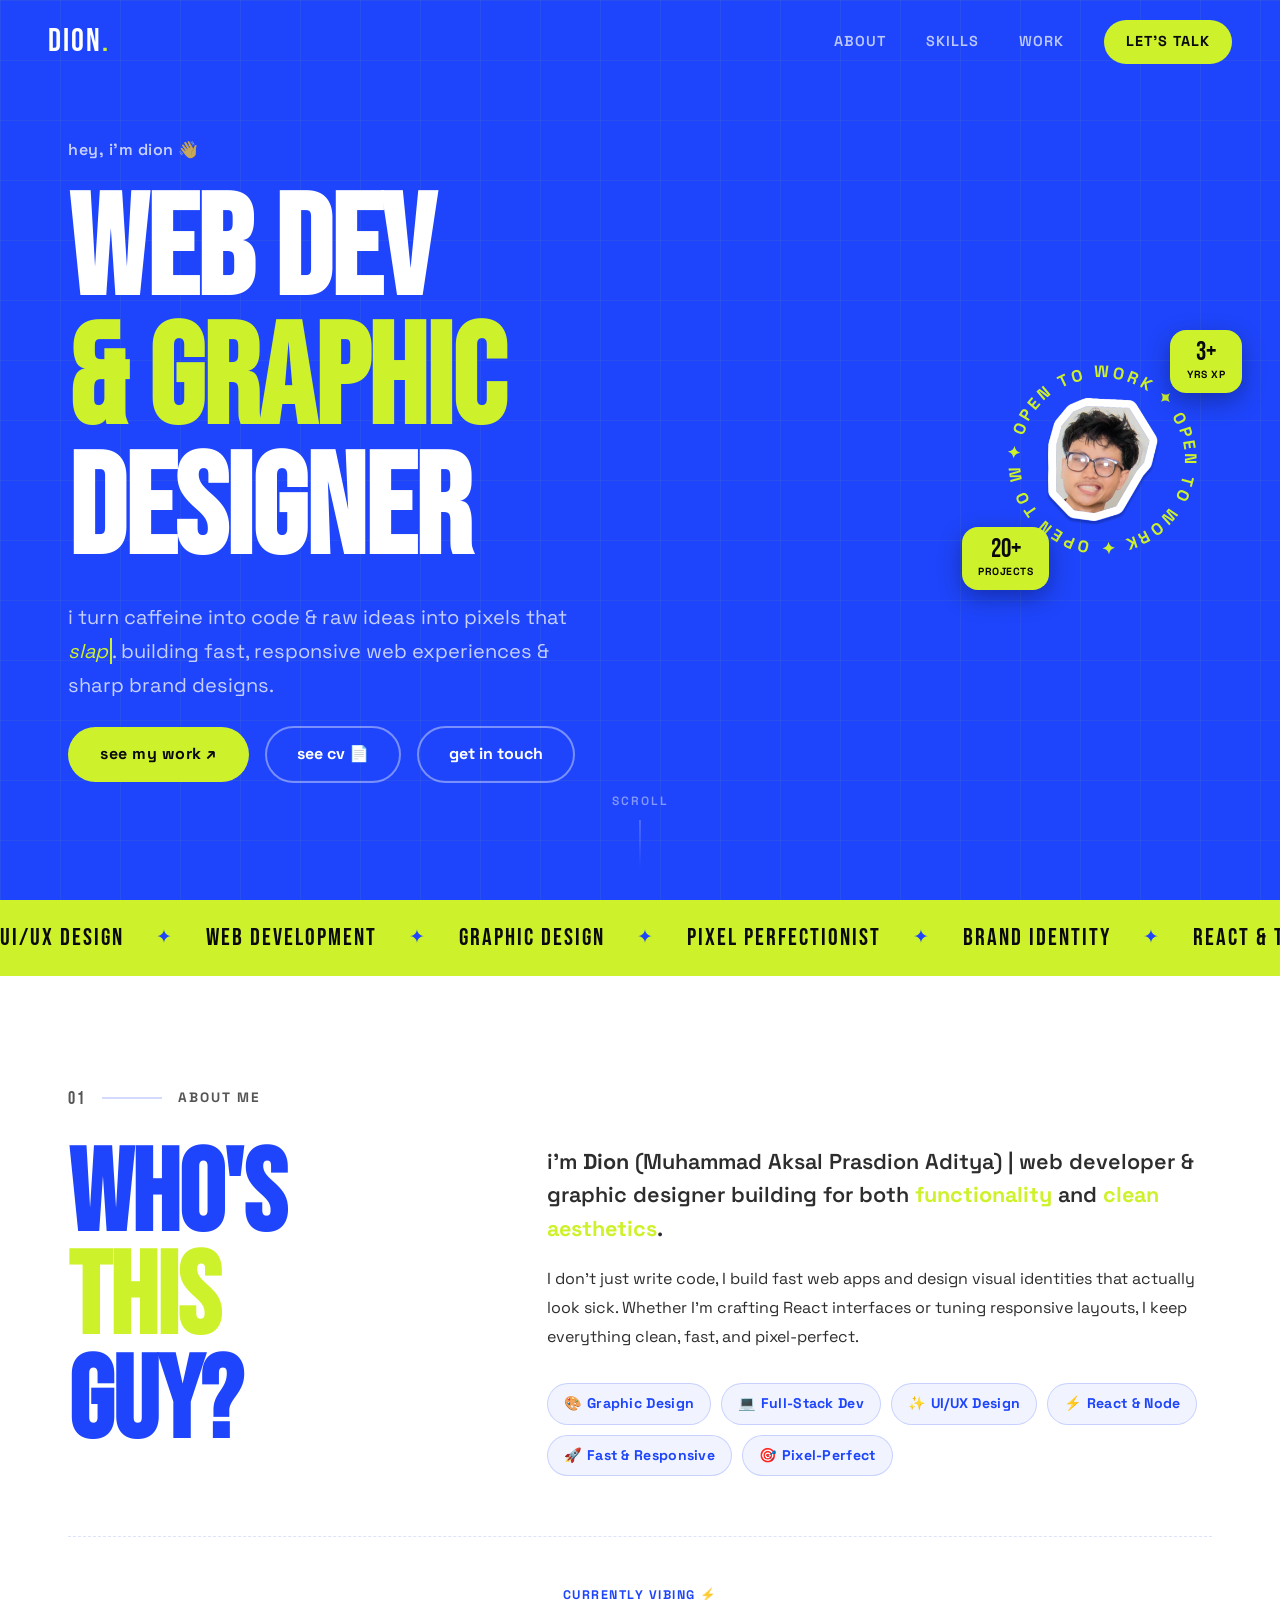
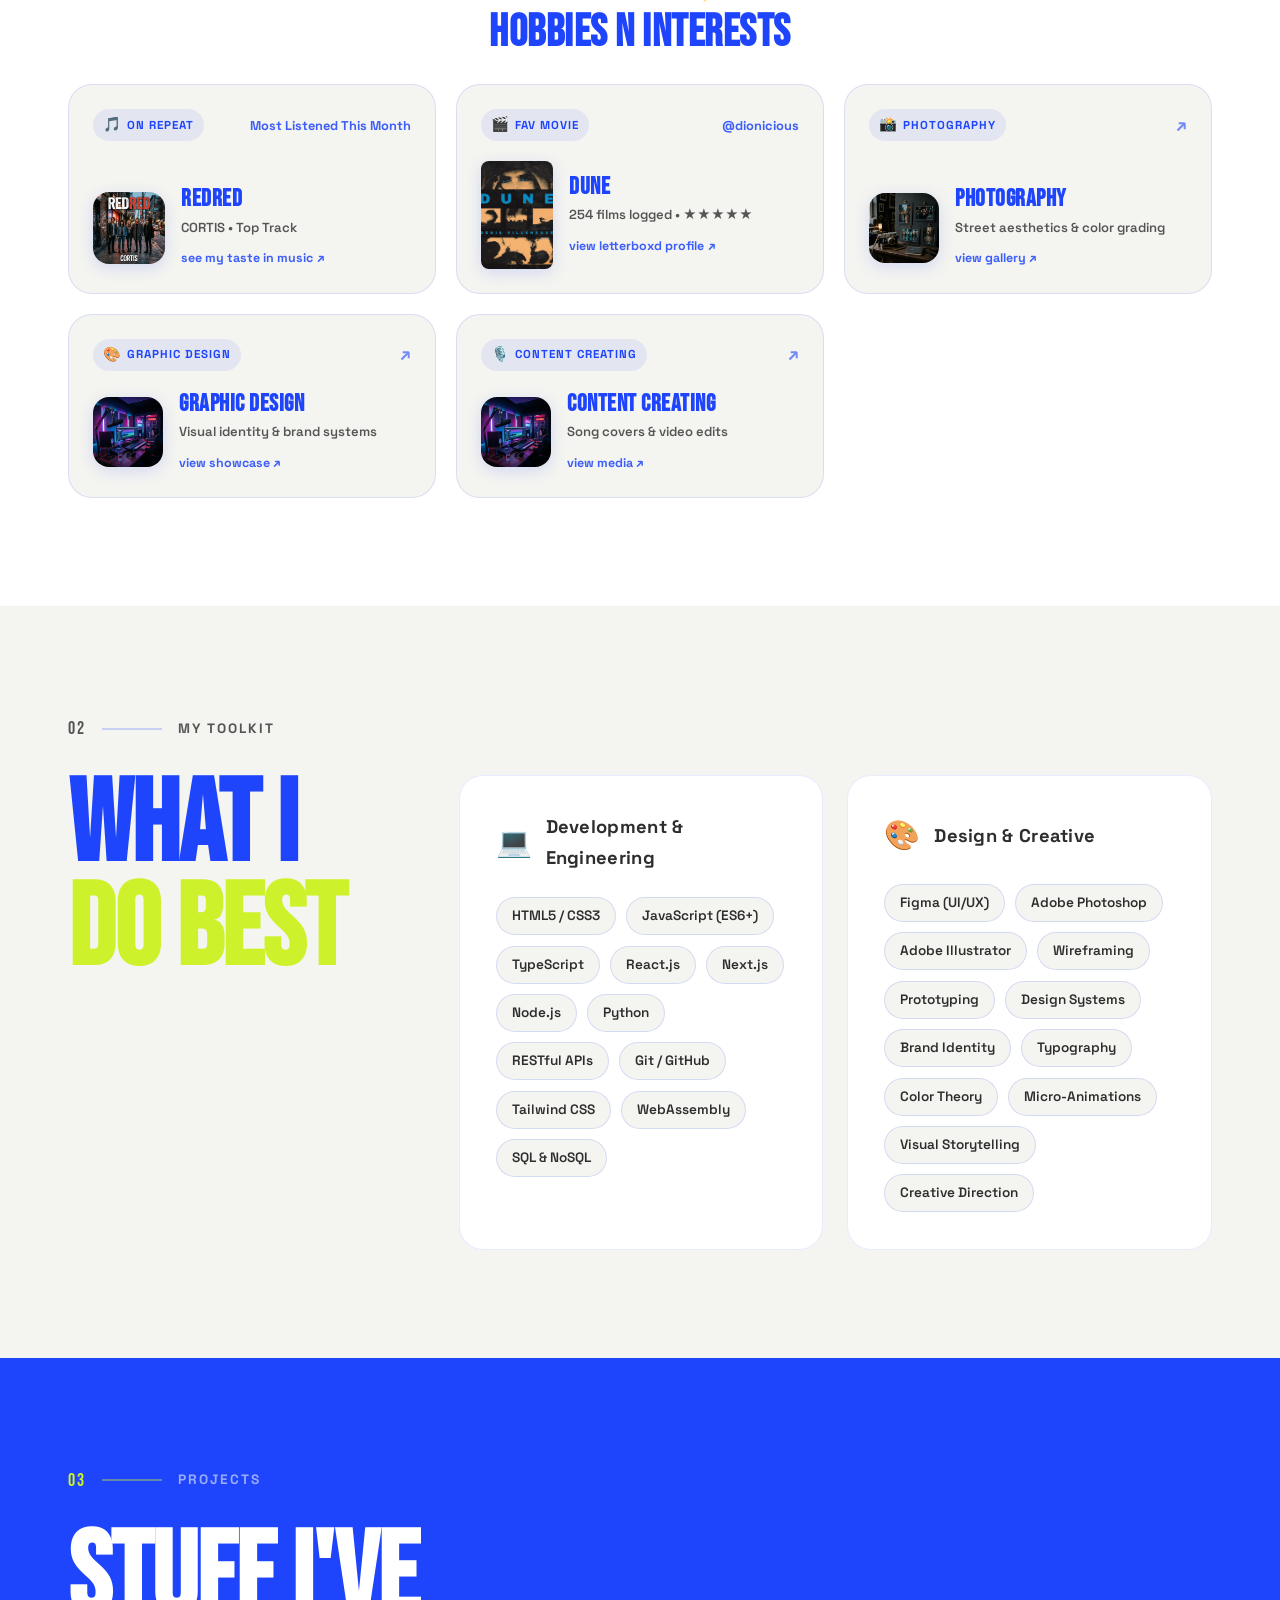
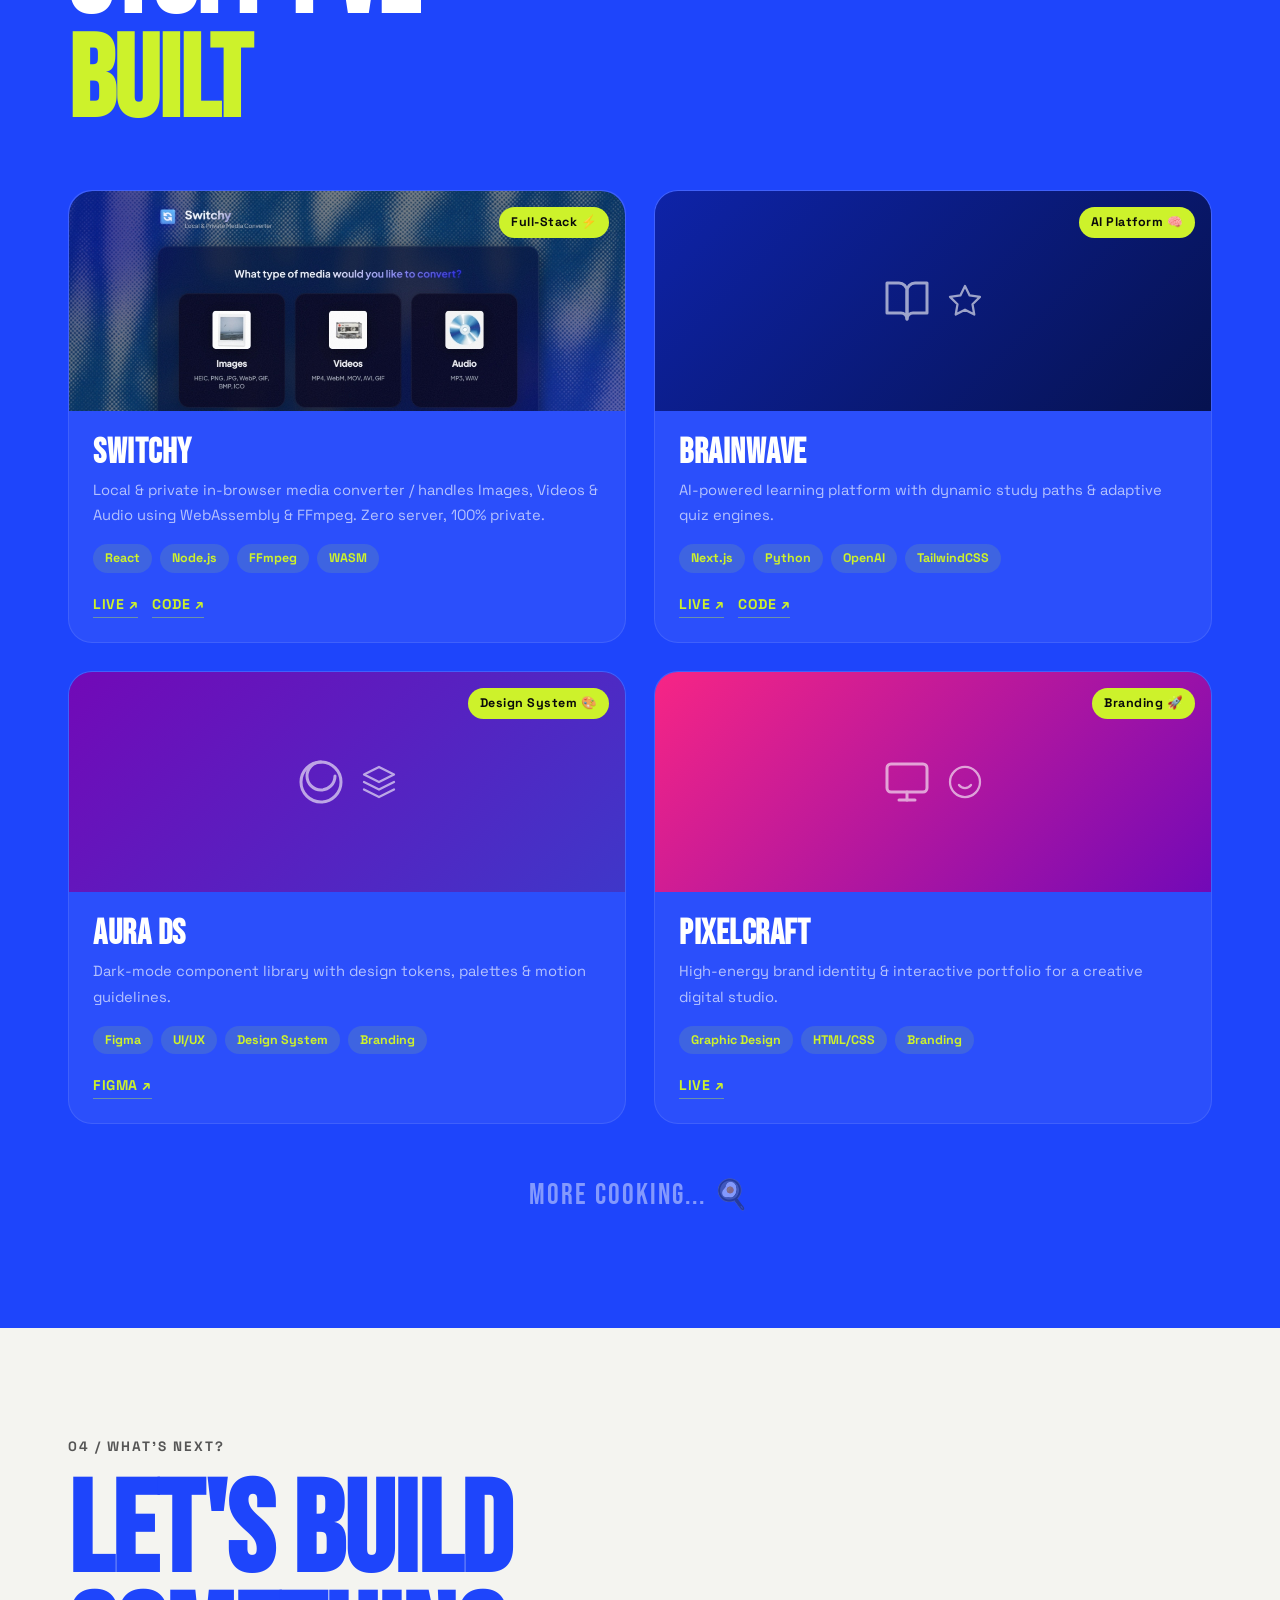
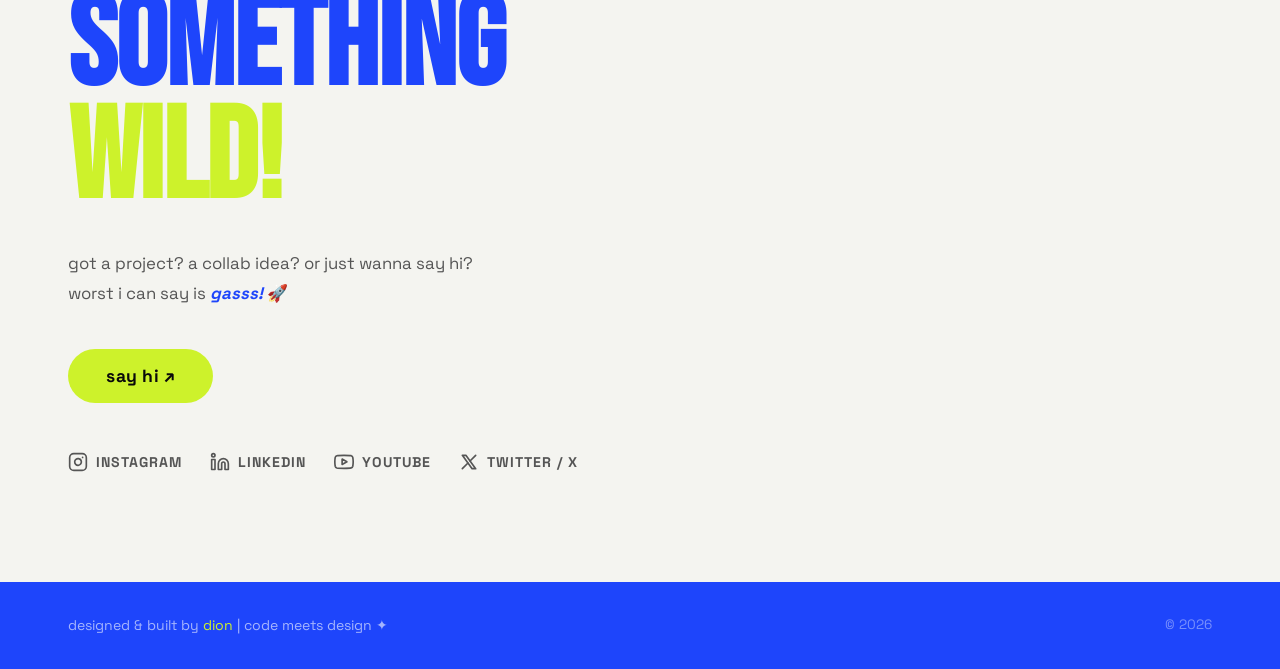
==== index.html @ 4aa364d0 "feat: add skill tooltips and a contact "say hi" interactive component with animations" ====
<!DOCTYPE html>
<html lang="en">

<head>
    <meta charset="UTF-8">
    <meta name="viewport" content="width=device-width, initial-scale=1.0">
    <title>Dion | Web Developer &amp; Graphic Designer</title>
    <meta name="description"
        content="Portfolio of Muhammad Aksal Prasdion Aditya (Dion) | Web Developer &amp; Graphic Designer crafting bold digital experiences.">
    <meta name="keywords"
        content="Dion, Prasdion Aditya, Web Developer, Graphic Designer, Portfolio, Creative Developer, Frontend Developer, UI/UX Designer">
    <meta name="author" content="Muhammad Aksal Prasdion Aditya">
    <meta name="robots" content="index, follow">

    <meta property="og:title" content="Dion | Web Dev &amp; Graphic Designer">
    <meta property="og:description" content="where code meets design. check out my work.">
    <meta property="og:image" content="img/dion.png">
    <meta property="og:type" content="website">
    <meta name="twitter:card" content="summary_large_image">
    <meta name="twitter:image" content="img/dion.png">

    <!-- Favicon (headshot) -->
    <link rel="icon" type="image/png" href="img/dion.png">
    <link rel="apple-touch-icon" href="img/dion.png">

    <link rel="preconnect" href="https://fonts.googleapis.com">
    <link rel="preconnect" href="https://fonts.gstatic.com" crossorigin>
    <link
        href="https://fonts.googleapis.com/css2?family=Bebas+Neue&family=Inter:wght@400;500;600;700;800;900&family=Space+Grotesk:wght@400;500;600;700;800&family=Fira+Code:wght@400;500&display=swap"
        rel="stylesheet">
    <link rel="stylesheet" href="styles.css">
</head>

<body>

    <!-- ============ PRELOADER ============ -->
    <div id="preloader">
        <div class="preloader-content">
            <h1 class="preloader-text" aria-label="HelloOooOoO!">
                <span style="--i:1">H</span><span style="--i:2">e</span><span style="--i:3">l</span><span
                    style="--i:4">l</span><span style="--i:5">o</span><span style="--i:6"
                    class="lime-text">O</span><span style="--i:7">o</span><span style="--i:8">o</span><span
                    style="--i:9" class="lime-text">O</span><span style="--i:10">o</span><span style="--i:11"
                    class="lime-text">O</span><span style="--i:12">!</span>
            </h1>
        </div>
    </div>

    <!-- ============ CUSTOM HAND CURSOR ============ -->
    <div class="cursor-hand" id="cursorHand">
        <img src="img/hand-cursor.png" alt="Hand Cursor">
    </div>

    <!-- ============ NAVBAR ============ -->
    <nav id="navbar">
        <a href="#" class="nav-logo">dion<span class="logo-dot">.</span></a>
        <div class="nav-links" id="navLinks">
            <a href="#about" class="nav-link">about</a>
            <a href="#skills" class="nav-link">skills</a>
            <a href="#work" class="nav-link">work</a>
            <a href="#contact" class="nav-link nav-cta">let's talk</a>
        </div>
        <button class="nav-toggle" id="navToggle" aria-label="Toggle navigation menu">
            <span></span>
            <span></span>
        </button>
    </nav>

    <!-- ============ MOBILE MENU ============ -->
    <div class="mobile-menu" id="mobileMenu">
        <div class="mobile-menu-content">
            <a href="#about" class="mobile-link">about</a>
            <a href="#skills" class="mobile-link">skills</a>
            <a href="#work" class="mobile-link">work</a>
            <a href="#contact" class="mobile-link">contact</a>
            <div class="mobile-socials">
                <a href="https://instagram.com/prasdionaditya" target="_blank" rel="noopener"
                    aria-label="Instagram">ig</a>
                <a href="https://linkedin.com/in/prasdionaditya" target="_blank" rel="noopener"
                    aria-label="LinkedIn">li</a>
                <a href="https://youtube.com/@prasdionaditya" target="_blank" rel="noopener" aria-label="YouTube">yt</a>
                <a href="https://x.com/prasdionaditya" target="_blank" rel="noopener" aria-label="Twitter">tw</a>
            </div>
        </div>
    </div>

    <!-- ============ HERO ============ -->
    <section id="hero">
        <div class="hero-grid"></div>

        <div class="hero-inner">
            <!-- Left: Big bold text -->
            <div class="hero-text-block">
                <p class="hero-tag reveal-up" style="--delay:0.1s">hey, i'm dion 👋</p>
                <h1 class="hero-headline reveal-up" style="--delay:0.2s">
                    <span class="line-1">WEB DEV</span>
                    <span class="line-2 lime-text">&amp; GRAPHIC</span>
                    <span class="line-3">DESIGNER</span>
                </h1>
                <p class="hero-sub reveal-up" style="--delay:0.4s">
                    i turn caffeine into code &amp; raw ideas into pixels that <em>slap</em>.
                    building fast, responsive web experiences &amp; sharp brand designs.
                </p>
                <div class="hero-btns reveal-up" style="--delay:0.55s">
                    <a href="#work" class="btn-lime snd-click" id="heroCtaPrimary">see my work ↗</a>
                    <a href="cv.pdf" class="btn-ghost snd-click" id="heroCvBtn" download>see cv 📄</a>
                    <a href="#contact" class="btn-ghost snd-click" id="heroCtaSecondary">get in touch</a>
                </div>
            </div>

            <!-- Right: Circular open-to-work badge -->
            <div class="hero-badge-area reveal-up" style="--delay:0.35s">
                <div class="otw-wrapper">
                    <div class="otw-ring" id="otwRing">
                        <svg viewBox="0 0 200 200" class="otw-svg">
                            <defs>
                                <path id="circlePath" d="M 100,100 m -75,0 a 75,75 0 1,1 150,0 a 75,75 0 1,1 -150,0" />
                            </defs>
                            <text class="otw-text">
                                <textPath href="#circlePath" startOffset="0%">
                                    ✦ OPEN TO WORK ✦ OPEN TO WORK ✦ OPEN TO WORK ✦ OPEN TO WORK
                                </textPath>
                            </text>
                        </svg>
                        <div class="otw-face">
                            <img src="img/dion.png" alt="Dion | Open to Work" class="otw-photo">
                        </div>
                    </div>
                </div>

                <div class="hero-chip chip-1 reveal-up" style="--delay:0.6s">
                    <span class="chip-num">3+</span>
                    <span class="chip-label">yrs xp</span>
                </div>
                <div class="hero-chip chip-2 reveal-up" style="--delay:0.7s">
                    <span class="chip-num">20+</span>
                    <span class="chip-label">projects</span>
                </div>
            </div>
        </div>

        <div class="scroll-indicator">
            <span>scroll</span>
            <div class="scroll-line"></div>
        </div>
    </section>

    <!-- ============ MARQUEE ============ -->
    <div class="marquee-section">
        <div class="marquee-track">
            <div class="marquee-content">
                <span>UI/UX DESIGN</span><span class="marquee-dot">✦</span>
                <span>WEB DEVELOPMENT</span><span class="marquee-dot">✦</span>
                <span>GRAPHIC DESIGN</span><span class="marquee-dot">✦</span>
                <span>PIXEL PERFECTIONIST</span><span class="marquee-dot">✦</span>
                <span>BRAND IDENTITY</span><span class="marquee-dot">✦</span>
                <span>REACT &amp; TYPESCRIPT</span><span class="marquee-dot">✦</span>
            </div>
            <div class="marquee-content" aria-hidden="true">
                <span>UI/UX DESIGN</span><span class="marquee-dot">✦</span>
                <span>WEB DEVELOPMENT</span><span class="marquee-dot">✦</span>
                <span>GRAPHIC DESIGN</span><span class="marquee-dot">✦</span>
                <span>PIXEL PERFECTIONIST</span><span class="marquee-dot">✦</span>
                <span>BRAND IDENTITY</span><span class="marquee-dot">✦</span>
                <span>REACT &amp; TYPESCRIPT</span><span class="marquee-dot">✦</span>
            </div>
        </div>
    </div>

    <!-- ============ ABOUT ============ -->
    <section id="about">
        <div class="container">
            <div class="section-eyebrow scroll-reveal">
                <span class="eyebrow-num">01</span>
                <span class="eyebrow-line"></span>
                <span class="eyebrow-text">about me</span>
            </div>

            <div class="about-grid">
                <div class="about-headline-col scroll-reveal">
                    <h2 class="section-big-title">
                        WHO'S<br>
                        <span class="lime-text">THIS</span><br>
                        GUY?
                    </h2>
                </div>
                <div class="about-body-col scroll-reveal">
                    <p class="about-lead">
                        i'm <strong>Dion</strong> (Muhammad Aksal Prasdion Aditya) | web developer &amp; graphic designer building for both <span class="lime-text fw-bold">functionality</span> and <span class="lime-text fw-bold">clean aesthetics</span>.
                    </p>
                    <p class="about-body">
                        I don't just write code, I build fast web apps and design visual identities that actually look sick. Whether I'm crafting React interfaces or tuning responsive layouts, I keep everything clean, fast, and pixel-perfect.
                    </p>
                    <div class="about-tags">
                        <span class="about-tag snd-hover">🎨 Graphic Design</span>
                        <span class="about-tag snd-hover">💻 Full-Stack Dev</span>
                        <span class="about-tag snd-hover">✨ UI/UX Design</span>
                        <span class="about-tag snd-hover">⚡ React &amp; Node</span>
                        <span class="about-tag snd-hover">🚀 Fast &amp; Responsive</span>
                        <span class="about-tag snd-hover">🎯 Pixel-Perfect</span>
                    </div>
                </div>
            </div>

            <!-- Hobbies & Interests -->
            <div class="vibing-wrap scroll-reveal">
                <div class="vibing-header">
                    <span class="vibing-badge">CURRENTLY VIBING ⚡</span>
                    <h3 class="vibing-title">HOBBIES N INTERESTS</h3>
                </div>
                <div class="vibing-grid">
                    <!-- Spotify / Music Card (Matching Letterboxd format) -->
                    <div class="vibing-card music-card snd-hover">
                        <div class="vibing-card-top">
                            <div class="vibing-badge-pill">
                                <span class="vibing-icon">🎵</span>
                                <span class="vibing-tag">ON REPEAT</span>
                            </div>
                            <span class="music-handle" style="font-size: 0.8rem; font-weight: 700; color: var(--blue); opacity: 0.85;">Most Listened This Month</span>
                        </div>
                        <div class="vibing-body">
                            <img src="img/cortis_redred.png" alt="REDRED — CORTIS Album Cover" class="vibing-poster music-poster">
                            <div class="vibing-content">
                                <h4 class="vibing-track">REDRED</h4>
                                <p class="vibing-artist">CORTIS • Top Track</p>
                                <a href="https://open.spotify.com/user/31xl4dkmwqq6nwcu4isdaotls6rm" target="_blank" rel="noopener"
                                    class="vibing-link snd-click" id="spotifyTrackBtn">
                                    <span>see my taste in music</span> ↗
                                </a>
                            </div>
                        </div>
                    </div>

                    <!-- Fav Movie Card -->
                    <div class="vibing-card movie-card snd-hover">
                        <div class="vibing-card-top">
                            <div class="vibing-badge-pill">
                                <span class="vibing-icon">🎬</span>
                                <span class="vibing-tag">Fav Movie</span>
                            </div>
                            <span class="letterboxd-handle" style="font-size: 0.8rem; font-weight: 700; color: var(--blue); opacity: 0.85;">@dionicious</span>
                        </div>
                        <div class="vibing-body">
                            <img src="img/dune.png" alt="Dune Movie Poster" class="vibing-poster">
                            <div class="vibing-content">
                                <h4 class="vibing-track">Dune</h4>
                                <p class="vibing-artist">254 films logged • ★★★★★</p>
                                <a href="https://letterboxd.com/dionicious/" target="_blank" rel="noopener"
                                    class="vibing-link snd-click" id="letterboxdProfileBtn">
                                    <span>view letterboxd profile</span> ↗
                                </a>
                            </div>
                        </div>
                    </div>

                    <!-- Photography Card (Individual) -->
                    <div class="vibing-card hobby-single-card snd-hover snd-click" data-hobby="photo" role="button" tabindex="0">
                        <div class="vibing-card-top">
                            <div class="vibing-badge-pill">
                                <span class="vibing-icon">📸</span>
                                <span class="vibing-tag">Photography</span>
                            </div>
                            <span class="hobby-arrow" style="font-size: 1.1rem; font-weight: 700; color: var(--blue); transition: transform var(--t-fast);">↗</span>
                        </div>
                        <div class="vibing-body">
                            <img src="img/hobby_photo.png" alt="Photography" class="vibing-poster hobby-card-thumb">
                            <div class="vibing-content">
                                <h4 class="vibing-track">Photography</h4>
                                <p class="vibing-artist">Street aesthetics &amp; color grading</p>
                                <span class="vibing-link">view gallery ↗</span>
                            </div>
                        </div>
                    </div>

                    <!-- Graphic Design Card (Individual) -->
                    <div class="vibing-card hobby-single-card snd-hover snd-click" data-hobby="design" role="button" tabindex="0">
                        <div class="vibing-card-top">
                            <div class="vibing-badge-pill">
                                <span class="vibing-icon">🎨</span>
                                <span class="vibing-tag">Graphic Design</span>
                            </div>
                            <span class="hobby-arrow" style="font-size: 1.1rem; font-weight: 700; color: var(--blue); transition: transform var(--t-fast);">↗</span>
                        </div>
                        <div class="vibing-body">
                            <img src="img/hobby_content.png" alt="Graphic Design" class="vibing-poster hobby-card-thumb">
                            <div class="vibing-content">
                                <h4 class="vibing-track">Graphic Design</h4>
                                <p class="vibing-artist">Visual identity &amp; brand systems</p>
                                <span class="vibing-link">view showcase ↗</span>
                            </div>
                        </div>
                    </div>

                    <!-- Content Creating Card (Individual) -->
                    <div class="vibing-card hobby-single-card snd-hover snd-click" data-hobby="content" role="button" tabindex="0">
                        <div class="vibing-card-top">
                            <div class="vibing-badge-pill">
                                <span class="vibing-icon">🎙️</span>
                                <span class="vibing-tag">Content Creating</span>
                            </div>
                            <span class="hobby-arrow" style="font-size: 1.1rem; font-weight: 700; color: var(--blue); transition: transform var(--t-fast);">↗</span>
                        </div>
                        <div class="vibing-body">
                            <img src="img/hobby_content.png" alt="Content Creating" class="vibing-poster hobby-card-thumb">
                            <div class="vibing-content">
                                <h4 class="vibing-track">Content Creating</h4>
                                <p class="vibing-artist">Song covers &amp; video edits</p>
                                <span class="vibing-link">view media ↗</span>
                            </div>
                        </div>
                    </div>
                </div>
            </div>
        </div>
    </section>

    <!-- ============ SKILLS ============ -->
    <section id="skills" class="skills-section">
        <div class="container">
            <div class="section-eyebrow scroll-reveal">
                <span class="eyebrow-num">02</span>
                <span class="eyebrow-line"></span>
                <span class="eyebrow-text">my toolkit</span>
            </div>

            <div class="skills-grid">
                <div class="about-headline-col scroll-reveal">
                    <h2 class="section-big-title">
                        WHAT I<br>
                        <span class="lime-text">DO BEST</span><br>
                    </h2>
                </div>

                <div class="skills-two-col">
                    <div class="skill-block scroll-reveal">
                        <div class="skill-block-header">
                            <span class="skill-block-icon">💻</span>
                            <h3 class="skill-block-title">Development &amp; Engineering</h3>
                        </div>
                        <div class="skill-pills">
                            <span class="skill-pill snd-hover" data-tooltip="Semantic HTML5 structure &amp; modern CSS3 animations">HTML5 / CSS3</span>
                            <span class="skill-pill snd-hover" data-tooltip="Modern ES6+ syntax, async/await &amp; DOM manipulation">JavaScript (ES6+)</span>
                            <span class="skill-pill snd-hover" data-tooltip="Type-safe codebases &amp; scalable architecture">TypeScript</span>
                            <span class="skill-pill snd-hover" data-tooltip="Component-driven UIs, custom hooks &amp; state management">React.js</span>
                            <span class="skill-pill snd-hover" data-tooltip="Server-side rendering, App Router &amp; SEO optimization">Next.js</span>
                            <span class="skill-pill snd-hover" data-tooltip="RESTful backend services &amp; asynchronous I/O">Node.js</span>
                            <span class="skill-pill snd-hover" data-tooltip="Data automation, scripting &amp; backend logic">Python</span>
                            <span class="skill-pill snd-hover" data-tooltip="Designing &amp; consuming JSON REST APIs">RESTful APIs</span>
                            <span class="skill-pill snd-hover" data-tooltip="Version control, branching &amp; collaboration workflows">Git / GitHub</span>
                            <span class="skill-pill snd-hover" data-tooltip="Utility-first styling &amp; rapid responsive UI design">Tailwind CSS</span>
                            <span class="skill-pill snd-hover" data-tooltip="In-browser high-performance computing &amp; WebAssembly">WebAssembly</span>
                            <span class="skill-pill snd-hover" data-tooltip="Database schema design with PostgreSQL &amp; MongoDB">SQL &amp; NoSQL</span>
                        </div>
                    </div>

                    <div class="skill-block scroll-reveal">
                        <div class="skill-block-header">
                            <span class="skill-block-icon">🎨</span>
                            <h3 class="skill-block-title">Design &amp; Creative</h3>
                        </div>
                        <div class="skill-pills">
                            <span class="skill-pill snd-hover" data-tooltip="Interactive prototypes, auto-layout &amp; design systems">Figma (UI/UX)</span>
                            <span class="skill-pill snd-hover" data-tooltip="Photo retouching, image manipulation &amp; posters">Adobe Photoshop</span>
                            <span class="skill-pill snd-hover" data-tooltip="Vector graphics, logo craft &amp; custom iconography">Adobe Illustrator</span>
                            <span class="skill-pill snd-hover" data-tooltip="User flow mapping &amp; low-fidelity structural layouts">Wireframing</span>
                            <span class="skill-pill snd-hover" data-tooltip="Interactive micro-interactions &amp; user testing">Prototyping</span>
                            <span class="skill-pill snd-hover" data-tooltip="Reusable component libraries, tokens &amp; UI guidelines">Design Systems</span>
                            <span class="skill-pill snd-hover" data-tooltip="Logo design, visual assets &amp; brand guidelines">Brand Identity</span>
                            <span class="skill-pill snd-hover" data-tooltip="Font pairing, hierarchy &amp; custom display typography">Typography</span>
                            <span class="skill-pill snd-hover" data-tooltip="Harmonious color palettes &amp; contrast accessibility">Color Theory</span>
                            <span class="skill-pill snd-hover" data-tooltip="CSS keyframes, smooth hover effects &amp; UI motion">Micro-Animations</span>
                            <span class="skill-pill snd-hover" data-tooltip="Narrative framing for digital &amp; print layouts">Visual Storytelling</span>
                            <span class="skill-pill snd-hover" data-tooltip="Guiding visual aesthetics from concept to production">Creative Direction</span>
                        </div>
                    </div>
                </div>
            </div>
        </div>
    </section>

    <!-- ============ WORK / PROJECTS ============ -->
    <section id="work">
        <div class="container">
            <div class="section-eyebrow scroll-reveal">
                <span class="eyebrow-num">03</span>
                <span class="eyebrow-line"></span>
                <span class="eyebrow-text">projects</span>
            </div>

            <h2 class="section-big-title scroll-reveal">
                STUFF I'VE<br><span class="lime-text">BUILT</span>
            </h2>

            <div class="projects-grid">
                <!-- Project 1 — Switchy (screenshot) -->
                <article class="project-card scroll-reveal" id="project1">
                    <div class="project-visual project-img-1">
                        <img src="img/switchy.jpg" alt="Switchy — Local & Private Media Converter"
                            class="project-screenshot">
                        <span class="project-type-tag">Full-Stack ⚡</span>
                    </div>
                    <div class="project-info">
                        <h3 class="project-name">Switchy</h3>
                        <p class="project-desc">Local &amp; private in-browser media converter / handles Images, Videos
                            &amp; Audio using WebAssembly &amp; FFmpeg. Zero server, 100% private.</p>
                        <div class="project-tags">
                            <span class="project-tag">React</span>
                            <span class="project-tag">Node.js</span>
                            <span class="project-tag">FFmpeg</span>
                            <span class="project-tag">WASM</span>
                        </div>
                        <div class="project-links">
                            <a href="#" class="proj-link snd-click">live ↗</a>
                            <a href="#" class="proj-link snd-click">code ↗</a>
                        </div>
                    </div>
                </article>

                <!-- Project 2 -->
                <article class="project-card scroll-reveal" id="project2">
                    <div class="project-visual project-bg-2">
                        <div class="project-icon-grid">
                            <svg width="48" height="48" viewBox="0 0 24 24" fill="none" stroke="currentColor"
                                stroke-width="1.5" stroke-linecap="round" stroke-linejoin="round">
                                <path d="M2 3h6a4 4 0 0 1 4 4v14a3 3 0 0 0-3-3H2z" />
                                <path d="M22 3h-6a4 4 0 0 0-4 4v14a3 3 0 0 1 3-3h7z" />
                            </svg>
                            <svg width="36" height="36" viewBox="0 0 24 24" fill="none" stroke="currentColor"
                                stroke-width="1.5" stroke-linecap="round" stroke-linejoin="round">
                                <polygon
                                    points="12 2 15.09 8.26 22 9.27 17 14.14 18.18 21.02 12 17.77 5.82 21.02 7 14.14 2 9.27 8.91 8.26 12 2" />
                            </svg>
                        </div>
                        <span class="project-type-tag">AI Platform 🧠</span>
                    </div>
                    <div class="project-info">
                        <h3 class="project-name">BrainWave</h3>
                        <p class="project-desc">AI-powered learning platform with dynamic study paths &amp; adaptive
                            quiz engines.</p>
                        <div class="project-tags">
                            <span class="project-tag">Next.js</span>
                            <span class="project-tag">Python</span>
                            <span class="project-tag">OpenAI</span>
                            <span class="project-tag">TailwindCSS</span>
                        </div>
                        <div class="project-links">
                            <a href="#" class="proj-link snd-click">live ↗</a>
                            <a href="#" class="proj-link snd-click">code ↗</a>
                        </div>
                    </div>
                </article>

                <!-- Project 3 -->
                <article class="project-card scroll-reveal" id="project3">
                    <div class="project-visual project-bg-3">
                        <div class="project-icon-grid">
                            <svg width="48" height="48" viewBox="0 0 24 24" fill="none" stroke="currentColor"
                                stroke-width="1.5" stroke-linecap="round" stroke-linejoin="round">
                                <circle cx="12" cy="12" r="10" />
                                <path d="M12 2a7 7 0 1 0 7 7" />
                            </svg>
                            <svg width="36" height="36" viewBox="0 0 24 24" fill="none" stroke="currentColor"
                                stroke-width="1.5" stroke-linecap="round" stroke-linejoin="round">
                                <polygon points="12 2 2 7 12 12 22 7 12 2" />
                                <polyline points="2 17 12 22 22 17" />
                                <polyline points="2 12 12 17 22 12" />
                            </svg>
                        </div>
                        <span class="project-type-tag">Design System 🎨</span>
                    </div>
                    <div class="project-info">
                        <h3 class="project-name">Aura DS</h3>
                        <p class="project-desc">Dark-mode component library with design tokens, palettes &amp; motion
                            guidelines.</p>
                        <div class="project-tags">
                            <span class="project-tag">Figma</span>
                            <span class="project-tag">UI/UX</span>
                            <span class="project-tag">Design System</span>
                            <span class="project-tag">Branding</span>
                        </div>
                        <div class="project-links">
                            <a href="#" class="proj-link snd-click">figma ↗</a>
                        </div>
                    </div>
                </article>

                <!-- Project 4 -->
                <article class="project-card scroll-reveal" id="project4">
                    <div class="project-visual project-bg-4">
                        <div class="project-icon-grid">
                            <svg width="48" height="48" viewBox="0 0 24 24" fill="none" stroke="currentColor"
                                stroke-width="1.5" stroke-linecap="round" stroke-linejoin="round">
                                <rect x="2" y="3" width="20" height="14" rx="2" ry="2" />
                                <line x1="8" y1="21" x2="16" y2="21" />
                                <line x1="12" y1="17" x2="12" y2="21" />
                            </svg>
                            <svg width="36" height="36" viewBox="0 0 24 24" fill="none" stroke="currentColor"
                                stroke-width="1.5" stroke-linecap="round" stroke-linejoin="round">
                                <circle cx="12" cy="12" r="10" />
                                <path d="M8 14s1.5 2 4 2 4-2 4-2" />
                            </svg>
                        </div>
                        <span class="project-type-tag">Branding 🚀</span>
                    </div>
                    <div class="project-info">
                        <h3 class="project-name">PixelCraft</h3>
                        <p class="project-desc">High-energy brand identity &amp; interactive portfolio for a creative
                            digital studio.</p>
                        <div class="project-tags">
                            <span class="project-tag">Graphic Design</span>
                            <span class="project-tag">HTML/CSS</span>
                            <span class="project-tag">Branding</span>
                        </div>
                        <div class="project-links">
                            <a href="#" class="proj-link snd-click">live ↗</a>
                        </div>
                    </div>
                </article>
            </div>

            <div class="more-projects scroll-reveal">
                <p>more cooking... 🍳</p>
            </div>
        </div>
    </section>

    <!-- ============ CONTACT ============ -->
    <section id="contact" class="contact-section">
        <div class="container">
            <div class="contact-inner scroll-reveal">
                <p class="contact-eyebrow">04 / what's next?</p>
                <h2 class="contact-big-title">
                    LET'S BUILD<br>
                    SOMETHING<br>
                    <span class="lime-text">WILD!</span>
                </h2>
                <p class="contact-desc">
                    got a project? a collab idea? or just wanna say hi?<br>
                    worst i can say is <strong><em style="color: #1E45FB;">gasss!</em></strong> 🚀
                </p>

                <div class="contact-cta-group">
                    <button class="btn-lime btn-large say-hi-trigger snd-click" id="sayHiBtn" aria-expanded="false">
                        <span class="say-hi-label">say hi ↗</span>
                    </button>
                    
                    <div class="say-hi-options" id="sayHiOptions" style="display: none;">
                        <a href="https://wa.me/6281240843530?text=Hi%20Dion!%20Saw%20your%20portfolio..." target="_blank" rel="noopener" class="say-option option-wa snd-click" id="waOptionBtn">
                            <span class="opt-icon">💬</span>
                            <span class="opt-text">WhatsApp</span>
                            <span class="opt-arrow">↗</span>
                        </a>
                        <a href="mailto:dionaditya59@gmail.com?subject=Hi%20Dion!" class="say-option option-email snd-click" id="emailOptionBtn">
                            <span class="opt-icon">✉️</span>
                            <span class="opt-text">Email</span>
                            <span class="opt-arrow">↗</span>
                        </a>
                    </div>
                </div>

                <div class="social-links">
                    <a href="https://instagram.com/prasdionaditya" target="_blank" rel="noopener" class="social-link"
                        aria-label="Instagram" id="socialInstagram">
                        <svg width="20" height="20" viewBox="0 0 24 24" fill="none" stroke="currentColor"
                            stroke-width="2" stroke-linecap="round" stroke-linejoin="round">
                            <rect x="2" y="2" width="20" height="20" rx="5" ry="5" />
                            <path d="M16 11.37A4 4 0 1 1 12.63 8 4 4 0 0 1 16 11.37z" />
                            <line x1="17.5" y1="6.5" x2="17.51" y2="6.5" />
                        </svg>
                        <span>instagram</span>
                    </a>
                    <a href="https://linkedin.com/in/prasdionaditya" target="_blank" rel="noopener" class="social-link"
                        aria-label="LinkedIn" id="socialLinkedin">
                        <svg width="20" height="20" viewBox="0 0 24 24" fill="none" stroke="currentColor"
                            stroke-width="2" stroke-linecap="round" stroke-linejoin="round">
                            <path d="M16 8a6 6 0 0 1 6 6v7h-4v-7a2 2 0 0 0-2-2 2 2 0 0 0-2 2v7h-4v-7a6 6 0 0 1 6-6z" />
                            <rect x="2" y="9" width="4" height="12" />
                            <circle cx="4" cy="4" r="2" />
                        </svg>
                        <span>linkedin</span>
                    </a>
                    <a href="https://youtube.com/@prasdionaditya" target="_blank" rel="noopener" class="social-link"
                        aria-label="YouTube" id="socialYoutube">
                        <svg width="20" height="20" viewBox="0 0 24 24" fill="none" stroke="currentColor"
                            stroke-width="2" stroke-linecap="round" stroke-linejoin="round">
                            <path
                                d="M22.54 6.42a2.78 2.78 0 0 0-1.94-2C18.88 4 12 4 12 4s-6.88 0-8.6.46a2.78 2.78 0 0 0-1.94 2A29 29 0 0 0 1 11.75a29 29 0 0 0 .46 5.33A2.78 2.78 0 0 0 3.4 19.13C5.12 19.56 12 19.56 12 19.56s6.88 0 8.6-.46a2.78 2.78 0 0 0 1.94-2 29 29 0 0 0 .46-5.25 29 29 0 0 0-.46-5.43z" />
                            <polygon points="9.75 15.02 15.5 11.75 9.75 8.48 9.75 15.02" />
                        </svg>
                        <span>youtube</span>
                    </a>
                    <a href="https://twitter.com/prasdionaditya" target="_blank" rel="noopener" class="social-link"
                        aria-label="Twitter / X" id="socialTwitter">
                        <svg width="20" height="20" viewBox="0 0 24 24" fill="none" stroke="currentColor"
                            stroke-width="2" stroke-linecap="round" stroke-linejoin="round">
                            <path d="M4 4l11.733 16h4.267l-11.733 -16z" />
                            <path d="M4 20l6.768 -6.768m2.46 -2.46l6.772 -6.772" />
                        </svg>
                        <span>twitter / x</span>
                    </a>
                </div>
            </div>
        </div>
    </section>

    <!-- ============ FOOTER ============ -->
    <footer id="footer">
        <div class="container">
            <div class="footer-content">
                <p class="footer-credit">designed &amp; built by <span class="lime-text">dion</span> | code meets design
                    ✦</p>
                <p class="footer-copy">© 2026</p>
            </div>
        </div>
    </footer>

    <!-- ============ HOBBY PORTFOLIO MODAL ============ -->
    <div class="hobby-modal-overlay" id="hobbyModal" aria-hidden="true">
        <div class="hobby-modal-card">
            <button class="hobby-modal-close snd-click" id="hobbyModalClose" aria-label="Close modal">✕</button>
            <div class="hobby-modal-content" id="hobbyModalContent">
                <!-- Injected via JS -->
            </div>
        </div>
    </div>

    <!-- ============ BACK TO TOP ============ -->
    <button class="back-to-top snd-click" id="backToTop" aria-label="Back to top">
        <svg width="20" height="20" viewBox="0 0 24 24" fill="none" stroke="currentColor" stroke-width="2.5"
            stroke-linecap="round" stroke-linejoin="round">
            <line x1="12" y1="19" x2="12" y2="5" />
            <polyline points="5 12 12 5 19 12" />
        </svg>
    </button>

    <!-- ============ TOAST ============ -->
    <div class="toast-notification" id="toastNotification">
        <span class="toast-icon">✦</span>
        <span class="toast-msg">Email copied!</span>
    </div>

    <script src="script.js"></script>
</body>

</html>
---- styles.css ----
/* ============================================================
   DION'S PORTFOLIO — styles.css
   Bold Blue × Lime Green × White × Off-White
   #1E45FB  |  #CDF22B  |  #FFFFFF  |  #F4F4F0
   ============================================================ */

/* ============ TOKENS ============ */
:root {
    --blue:      #1E45FB;
    --lime:      #CDF22B;
    --white:     #FFFFFF;
    --off-white: #F4F4F0;
    --black:     #0A0A0A;
    --gray-700:  #2D2D2D;
    --gray-500:  #555555;
    --gray-300:  #AAAAAA;
    --blue-mid:  #1534d4;
    --blue-dark: #0e23a8;

    --font-display: 'Bebas Neue', 'Space Grotesk', sans-serif;
    --font-body:    'Space Grotesk', 'Inter', sans-serif;
    --font-mono:    'Fira Code', monospace;

    --section-pad: clamp(80px, 12vh, 140px);
    --container:   1240px;
    --pad-x:       clamp(20px, 5vw, 48px);

    --ease-out:    cubic-bezier(0.16, 1, 0.3, 1);
    --ease-bounce: cubic-bezier(0.34, 1.56, 0.64, 1);
    --t-fast: 0.2s var(--ease-out);
    --t-med:  0.4s var(--ease-out);
    --t-slow: 0.7s var(--ease-out);

    --r-sm:   8px;
    --r-md:   16px;
    --r-lg:   24px;
    --r-xl:   40px;
    --r-full: 9999px;
}

/* ============ RESET ============ */
*, *::before, *::after { margin: 0; padding: 0; box-sizing: border-box; }
html { scroll-behavior: smooth; scroll-padding-top: 90px; -webkit-font-smoothing: antialiased; }
body {
    font-family: var(--font-body);
    font-size: 17px;
    line-height: 1.65;
    color: var(--white);
    background: var(--blue);
    overflow-x: hidden;
}
::selection { background: var(--lime); color: var(--black); }
a { text-decoration: none; color: inherit; }
button { border: none; outline: none; background: none; font-family: inherit; }
img { max-width: 100%; display: block; }
em { font-style: italic; color: var(--lime); }
strong { font-weight: 800; }

/* Hide default cursor globally on desktop */
@media (pointer: fine) {
    *, *::before, *::after,
    a, button, input, textarea, select, [role="button"], [tabindex] {
        cursor: none !important;
    }
}

/* ============ CUSTOM HAND CURSOR ============ */
.cursor-hand {
    position: fixed;
    top: 0;
    left: 0;
    width: 58px;
    height: 58px;
    pointer-events: none;
    z-index: 99999;
    will-change: transform;
    opacity: 0;
    transition: opacity 0.3s ease;
}

.cursor-hand img {
    width: 100%;
    height: 100%;
    object-fit: contain;
    filter: drop-shadow(0 4px 12px rgb(134, 224, 17));
    transform-origin: 20% 10%;
    transition: transform 0.2s cubic-bezier(0.34, 1.56, 0.64, 1);
}

.cursor-hand.hover img {
    transform: scale(1.25) rotate(-8deg);
}

.cursor-hand.clicking img {
    transform: scale(0.9) rotate(5deg);
}

.cursor-hand.visible {
    opacity: 1;
}

@media (pointer: coarse) {
    .cursor-hand { display: none; }
}

.container {
    max-width: var(--container);
    margin: 0 auto;
    padding: 0 var(--pad-x);
}

.lime-text { color: var(--lime); }
.fw-bold   { font-weight: 800; }


/* ============ PRELOADER ============ */
#preloader {
    position: fixed;
    inset: 0;
    z-index: 10000;
    background: var(--off-white);
    display: flex;
    align-items: center;
    justify-content: center;
    transition: transform 0.9s var(--ease-out), opacity 0.7s ease, visibility 0.7s ease;
}
#preloader.done {
    transform: translateY(-100%);
    opacity: 0;
    visibility: hidden;
}

.preloader-content {
    animation: fadeInUp 0.5s var(--ease-bounce) forwards;
}
@keyframes fadeInUp {
    from { opacity: 0; transform: translateY(40px); }
    to   { opacity: 1; transform: translateY(0); }
}

.preloader-text {
    font-family: var(--font-display);
    font-size: clamp(4.5rem, 13vw, 12rem);
    color: var(--blue);
    letter-spacing: 2px;
    display: flex;
    align-items: flex-end;
    gap: 2px;
    line-height: 1;
}

.preloader-text span {
    display: inline-block;
    animation: waveLetter 0.65s var(--ease-bounce) infinite alternate;
    animation-delay: calc(var(--i) * 0.055s);
    will-change: transform;
}
.preloader-text .lime-text { color: var(--lime); text-shadow: 0 0 0 transparent; -webkit-text-stroke: 3px var(--blue); }

@keyframes waveLetter {
    0%   { transform: translateY(0)     scale(1)    rotate(0deg); }
    100% { transform: translateY(-28px) scale(1.18) rotate(calc(((var(--i) - 6) * 2deg))); }
}


/* ============ CUSTOM CURSOR ============ */
.cursor-dot {
    position: fixed; top: 0; left: 0;
    width: 8px; height: 8px;
    background: var(--lime);
    border-radius: 50%;
    pointer-events: none; z-index: 9999;
    transition: transform 0.1s, opacity 0.15s;
    will-change: transform;
}
.cursor-ring {
    position: fixed; top: 0; left: 0;
    width: 36px; height: 36px;
    border: 2px solid var(--lime);
    border-radius: 50%;
    pointer-events: none; z-index: 9998;
    opacity: 0.5;
    will-change: transform;
    transition: opacity 0.3s;
}
.cursor-dot.hover  { transform: translate(var(--dx, 0), var(--dy, 0)) scale(2.5); background: var(--lime); }
.cursor-ring.hover { opacity: 0.8; transform: translate(var(--rx, 0), var(--ry, 0)) scale(1.5); }
.cursor-dot.hidden, .cursor-ring.hidden { opacity: 0; }


/* ============ REVEAL ANIMATIONS ============ */
.reveal-up {
    opacity: 0;
    transform: translateY(40px);
    transition: opacity var(--t-slow), transform var(--t-slow);
    transition-delay: var(--delay, 0s);
}
body.loaded .reveal-up { opacity: 1; transform: translateY(0); }

.scroll-reveal {
    opacity: 0;
    transform: translateY(50px);
    transition: opacity 0.7s var(--ease-out), transform 0.7s var(--ease-out);
}
.scroll-reveal.visible { opacity: 1; transform: translateY(0); }


/* ============ NAVBAR ============ */
#navbar {
    position: fixed;
    top: 0; left: 0; right: 0;
    z-index: 1000;
    display: flex;
    align-items: center;
    justify-content: space-between;
    padding: 20px var(--pad-x);
    transition: background 0.3s ease, padding 0.3s ease;
}
#navbar.scrolled {
    background: rgba(14, 35, 168, 0.95);
    backdrop-filter: blur(16px);
    padding: 14px var(--pad-x);
    border-bottom: 1px solid rgba(205, 242, 43, 0.15);
}

.nav-logo {
    font-family: var(--font-display);
    font-size: 2rem;
    color: var(--white);
    letter-spacing: 2px;
    line-height: 1;
}
.logo-dot { color: var(--lime); }

.nav-links {
    display: flex;
    align-items: center;
    gap: 40px;
}
.nav-link {
    font-size: 0.9rem;
    font-weight: 600;
    text-transform: uppercase;
    letter-spacing: 1px;
    color: rgba(255,255,255,0.7);
    transition: color var(--t-fast);
}
.nav-link:hover, .nav-link.active { color: var(--lime); }

.nav-cta {
    padding: 10px 22px;
    background: var(--lime);
    color: var(--black) !important;
    border-radius: var(--r-full);
    font-weight: 700;
    transition: transform var(--t-fast), box-shadow var(--t-fast);
}
.nav-cta:hover {
    transform: translateY(-2px);
    box-shadow: 0 8px 24px rgba(205, 242, 43, 0.4);
}

.nav-toggle {
    display: none;
    flex-direction: column;
    gap: 6px;
    padding: 4px;
}
.nav-toggle span {
    display: block;
    width: 26px; height: 2px;
    background: var(--white);
    border-radius: 2px;
    transition: all 0.3s ease;
}
.nav-toggle.active span:first-child { transform: rotate(45deg) translate(5px, 6px); }
.nav-toggle.active span:last-child  { transform: rotate(-45deg) translate(5px, -6px); }


/* ============ MOBILE MENU ============ */
.mobile-menu {
    position: fixed; inset: 0;
    z-index: 900;
    background: var(--black);
    display: flex; align-items: center; justify-content: center;
    opacity: 0; visibility: hidden;
    transition: opacity 0.4s ease, visibility 0.4s ease;
}
.mobile-menu.active { opacity: 1; visibility: visible; }

.mobile-menu-content {
    display: flex; flex-direction: column;
    align-items: center; gap: 24px;
}
.mobile-link {
    font-family: var(--font-display);
    font-size: clamp(3rem, 10vw, 5rem);
    color: var(--white);
    letter-spacing: 2px;
    transition: color 0.2s;
}
.mobile-link:hover { color: var(--lime); }

.mobile-socials {
    display: flex; gap: 24px;
    margin-top: 16px;
}
.mobile-socials a {
    font-size: 0.9rem; font-weight: 700;
    text-transform: uppercase; letter-spacing: 1px;
    color: rgba(255,255,255,0.5);
    transition: color 0.2s;
}
.mobile-socials a:hover { color: var(--lime); }


/* ============ HERO ============ */
#hero {
    min-height: 100vh;
    position: relative;
    display: flex;
    align-items: center;
    overflow: hidden;
    padding-top: 100px;
    padding-bottom: 80px;
}

/* Grid overlay */
.hero-grid {
    position: absolute; inset: 0;
    background-image:
        linear-gradient(rgba(205, 242, 43, 0.06) 1px, transparent 1px),
        linear-gradient(90deg, rgba(205, 242, 43, 0.06) 1px, transparent 1px);
    background-size: 60px 60px;
    pointer-events: none;
}

.hero-inner {
    max-width: var(--container);
    margin: 0 auto;
    padding: 0 var(--pad-x);
    display: grid;
    grid-template-columns: 1fr auto;
    gap: 48px;
    align-items: center;
    width: 100%;
    position: relative;
    z-index: 1;
}

#about {
    padding: var(--section-pad) 0;
    background: var(--white) !important;
}
#about .about-lead,
#about .about-body { color: var(--gray-700); }

/* ——— About Grid ——— */
.hero-text-block { display: flex; flex-direction: column; gap: 24px; }

.hero-tag {
    display: inline-flex; align-items: center; gap: 10px;
    font-size: 1rem; font-weight: 600;
    color: rgba(255,255,255,0.75);
    letter-spacing: 0.5px;
}

.hero-headline {
    display: flex; flex-direction: column;
    font-family: var(--font-display);
    font-size: clamp(5rem, 11vw, 11rem);
    line-height: 0.92;
    letter-spacing: -1px;
    text-transform: uppercase;
}
.hero-headline .lime-text { color: var(--lime); }

.hero-sub {
    font-size: clamp(1rem, 1.6vw, 1.25rem);
    color: rgba(255,255,255,0.75);
    max-width: 520px;
    line-height: 1.7;
}

/* ——— Hero Buttons ——— */
.hero-btns { display: flex; align-items: center; gap: 16px; flex-wrap: wrap; }

.btn-lime {
    display: inline-flex; align-items: center; gap: 10px;
    padding: 14px 32px;
    background: var(--lime);
    color: var(--black);
    font-weight: 800;
    font-size: 1rem;
    border-radius: var(--r-full);
    letter-spacing: 0.5px;
    transition: transform var(--t-fast), box-shadow var(--t-fast);
}
.btn-lime:hover {
    transform: translateY(-3px);
    box-shadow: 0 12px 32px rgba(205, 242, 43, 0.45);
}

.btn-ghost {
    display: inline-flex; align-items: center; gap: 10px;
    padding: 13px 30px;
    background: transparent;
    color: var(--white);
    font-weight: 700;
    font-size: 1rem;
    border: 2px solid rgba(255,255,255,0.4);
    border-radius: var(--r-full);
    transition: all var(--t-fast);
}
.btn-ghost:hover {
    background: rgba(255,255,255,0.1);
    border-color: var(--white);
    transform: translateY(-2px);
}

/* ——— Open To Work Badge ——— */
.hero-badge-area {
    position: relative;
    display: flex;
    align-items: center;
    justify-content: center;
    flex-shrink: 0;
}

.otw-wrapper {
    position: relative;
    width: 220px; height: 220px;
}

.otw-ring {
    position: absolute; inset: 0;
    animation: spinRing 12s linear infinite;
}

@keyframes spinRing {
    to { transform: rotate(360deg); }
}

.otw-svg {
    width: 100%; height: 100%;
}

.otw-text {
    font-family: var(--font-body);
    font-size: 15px;
    font-weight: 700;
    fill: var(--lime);
    letter-spacing: 3px;
    text-transform: uppercase;
}

.otw-face {
    position: absolute;
    top: 50%; left: 50%;
    transform: translate(-50%, -50%);
    width: 140px; height: 140px;
    border-radius: 50%;
    overflow: hidden;
    background: transparent;
    display: flex;
    align-items: center;
    justify-content: center;
}

.otw-photo {
    width: 100%;
    height: 100%;
    object-fit: cover;
    object-position: center top;
    transition: transform 0.4s var(--ease-bounce);
}
.otw-wrapper:hover .otw-photo {
    transform: scale(1.1);
}

/* Stat chips */
.hero-chip {
    position: absolute;
    background: var(--lime);
    color: var(--black);
    border-radius: var(--r-md);
    padding: 10px 16px;
    display: flex; flex-direction: column;
    align-items: center;
    min-width: 72px;
    box-shadow: 0 8px 24px rgba(0,0,0,0.3);
}
.chip-1 { top: -20px; right: -30px; transform: rotate(6deg); }
.chip-2 { bottom: -20px; left: -30px; transform: rotate(-5deg); }
.chip-num {
    font-family: var(--font-display);
    font-size: 1.6rem;
    line-height: 1;
}
.chip-label {
    font-size: 0.65rem;
    font-weight: 700;
    text-transform: uppercase;
    letter-spacing: 0.5px;
}

/* Scroll indicator */
.scroll-indicator {
    position: absolute;
    bottom: 32px; left: 50%;
    transform: translateX(-50%);
    display: flex; flex-direction: column;
    align-items: center; gap: 8px;
    font-size: 0.75rem;
    font-weight: 600;
    text-transform: uppercase;
    letter-spacing: 2px;
    color: rgba(255,255,255,0.45);
}
.scroll-line {
    width: 1px; height: 48px;
    background: linear-gradient(to bottom, rgba(255,255,255,0.4), transparent);
    animation: scrollPulse 2s ease-in-out infinite;
}
@keyframes scrollPulse {
    0%, 100% { transform: scaleY(1); opacity: 0.4; }
    50% { transform: scaleY(1.3); opacity: 0.9; }
}


/* ============ MARQUEE ============ */
.marquee-section {
    background: var(--lime);
    overflow: hidden;
    padding: 18px 0;
    border-top: none;
    border-bottom: none;
}
.marquee-track {
    display: flex;
    animation: marqueeScroll 25s linear infinite;
    will-change: transform;
}
.marquee-content {
    display: flex; align-items: center;
    gap: 32px;
    padding-right: 32px;
    white-space: nowrap;
    flex-shrink: 0;
}
.marquee-content span {
    font-family: var(--font-display);
    font-size: 1.5rem;
    letter-spacing: 2px;
    color: var(--black);
}
.marquee-dot { color: var(--blue) !important; font-size: 1.2rem !important; }

@keyframes marqueeScroll {
    from { transform: translateX(0); }
    to   { transform: translateX(-50%); }
}
.marquee-track:hover { animation-play-state: paused; }


/* ============ SECTION EYEBROW ============ */
.section-eyebrow {
    display: flex; align-items: center; gap: 16px;
    margin-bottom: 32px;
}
.eyebrow-num {
    font-family: var(--font-display);
    font-size: 1.1rem;
    color: var(--lime);
    letter-spacing: 2px;
}
.eyebrow-line {
    height: 2px;
    width: 60px;
    background: var(--lime);
    opacity: 0.4;
}
.eyebrow-text {
    font-size: 0.85rem;
    font-weight: 700;
    text-transform: uppercase;
    letter-spacing: 2px;
    color: rgba(255,255,255,0.55);
}

/* Big section title */
.section-big-title {
    font-family: var(--font-display);
    font-size: clamp(4rem, 9vw, 9rem);
    line-height: 0.9;
    letter-spacing: -1px;
    text-transform: uppercase;
    color: var(--white);
    margin-bottom: 56px;
}
.section-big-title .lime-text { color: var(--lime); }


/* ============ ABOUT ============ */
#about {
    padding: var(--section-pad) 0;
    background: var(--blue);
}
.about-grid {
    display: grid;
    grid-template-columns: 1fr 1.6fr;
    gap: 64px;
    align-items: start;
}
.about-headline-col .section-big-title { margin-bottom: 0; }

.about-lead {
    font-size: clamp(1.1rem, 2vw, 1.35rem);
    font-weight: 600;
    line-height: 1.55;
    margin-bottom: 20px;
    color: var(--white);
}
.about-body {
    font-size: 1rem;
    color: rgba(255,255,255,0.72);
    line-height: 1.8;
    margin-bottom: 32px;
}
.about-tags {
    display: flex; flex-wrap: wrap; gap: 10px;
}
.about-tag {
    padding: 8px 16px;
    background: rgba(30, 69, 251, 0.06);
    border: 1.5px solid rgba(30, 69, 251, 0.2);
    color: var(--blue);
    border-radius: var(--r-full);
    font-size: 0.88rem;
    font-weight: 700;
    letter-spacing: 0.3px;
    transition: all var(--t-fast);
}
.about-tag:hover {
    background: var(--blue);
    color: var(--white);
    border-color: var(--blue);
    transform: translateY(-2px);
}


/* ============ SKILLS ============ */
.skills-section {
    padding: var(--section-pad) 0;
    background: var(--off-white);
}

.skills-grid {
    display: grid;
    grid-template-columns: 1fr 2.2fr;
    gap: 48px;
    align-items: start;
}

.skills-two-col {
    display: grid;
    grid-template-columns: 1fr 1fr;
    gap: 24px;
}

.skill-block {
    background: var(--white);
    border: 1.5px solid rgba(30, 69, 251, 0.1);
    border-radius: var(--r-lg);
    padding: 36px;
    transition: border-color var(--t-fast), transform var(--t-fast), box-shadow var(--t-fast);
}
.skill-block:hover {
    border-color: var(--blue);
    transform: translateY(-4px);
    box-shadow: 0 12px 40px rgba(30, 69, 251, 0.12);
}

.skill-block-header {
    display: flex; align-items: center; gap: 14px;
    margin-bottom: 24px;
}
.skill-block-icon { font-size: 1.8rem; }
.skill-block-title {
    font-size: 1.15rem;
    font-weight: 800;
    color: var(--gray-700);
    letter-spacing: 0.3px;
}

.skill-pills {
    display: flex; flex-wrap: wrap; gap: 10px;
}
.skill-pill {
    position: relative;
    padding: 7px 15px;
    background: var(--off-white);
    border: 1px solid rgba(30, 69, 251, 0.15);
    color: var(--gray-700);
    border-radius: var(--r-full);
    font-size: 0.85rem;
    font-weight: 600;
    cursor: pointer;
    transition: all 0.2s ease;
}

.skill-pill:hover {
    background: var(--blue);
    color: var(--white);
    border-color: var(--blue);
    transform: translateY(-2px) scale(1.04);
    box-shadow: 0 4px 16px rgba(30, 69, 251, 0.3);
}

/* Custom Skill Pill Floating Tooltips */
.skill-pill[data-tooltip]::before {
    content: attr(data-tooltip);
    position: absolute;
    bottom: calc(100% + 10px);
    left: 50%;
    transform: translateX(-50%) translateY(6px);
    padding: 8px 14px;
    background: var(--black);
    color: var(--lime);
    border: 1.5px solid var(--lime);
    border-radius: 8px;
    font-size: 0.75rem;
    font-weight: 700;
    letter-spacing: 0.2px;
    line-height: 1.4;
    text-align: center;
    width: max-content;
    max-width: 210px;
    white-space: normal;
    word-break: break-word;
    pointer-events: none;
    opacity: 0;
    visibility: hidden;
    transition: opacity 0.22s cubic-bezier(0.34, 1.56, 0.64, 1), transform 0.22s cubic-bezier(0.34, 1.56, 0.64, 1), visibility 0.22s ease;
    box-shadow: 0 10px 30px rgba(0, 0, 0, 0.4);
    z-index: 10000;
}

.skill-pill[data-tooltip]::after {
    content: '';
    position: absolute;
    bottom: calc(100% + 4px);
    left: 50%;
    transform: translateX(-50%) translateY(6px);
    border-width: 6px 6px 0 6px;
    border-style: solid;
    border-color: var(--lime) transparent transparent transparent;
    pointer-events: none;
    opacity: 0;
    visibility: hidden;
    transition: opacity 0.22s cubic-bezier(0.34, 1.56, 0.64, 1), transform 0.22s cubic-bezier(0.34, 1.56, 0.64, 1), visibility 0.22s ease;
    z-index: 1000;
}

.skill-pill[data-tooltip]:hover::before,
.skill-pill[data-tooltip]:hover::after {
    opacity: 1;
    visibility: visible;
    transform: translateX(-50%) translateY(0);
}


/* ============ WORK / PROJECTS ============ */
#work {
    padding: var(--section-pad) 0;
    background: var(--blue);
}

/* Project screenshot card */
.project-img-1 {
    position: relative;
    height: 220px;
    overflow: hidden;
    border-radius: var(--r-lg) var(--r-lg) 0 0;
}
.project-screenshot {
    width: 100%;
    height: 100%;
    object-fit: cover;
    object-position: top center;
    transition: transform 0.5s var(--ease-out);
    display: block;
}
.project-card:hover .project-screenshot {
    transform: scale(1.04);
}

.projects-grid {
    display: grid;
    grid-template-columns: repeat(2, 1fr);
    gap: 28px;
    margin-bottom: 48px;
}

.project-card {
    background: rgba(255,255,255,0.06);
    border: 1.5px solid rgba(255,255,255,0.1);
    border-radius: var(--r-lg);
    overflow: hidden;
    transition: transform var(--t-med), border-color var(--t-fast);
    cursor: pointer;
}
.project-card:hover {
    transform: translateY(-8px);
    border-color: var(--lime);
}

.project-visual {
    height: 220px;
    position: relative;
    display: flex;
    align-items: center;
    justify-content: center;
    overflow: hidden;
}
.project-icon-grid {
    display: flex; align-items: center; gap: 16px;
    opacity: 0.6;
}

.project-bg-1 { background: linear-gradient(135deg, #1E45FB 0%, #0e23a8 100%); }
.project-bg-2 { background: linear-gradient(135deg, #0e23a8 0%, #06124f 100%); }
.project-bg-3 { background: linear-gradient(135deg, #7209B7 0%, #3F37C9 100%); }
.project-bg-4 { background: linear-gradient(135deg, #F72585 0%, #7209B7 100%); }

.project-type-tag {
    position: absolute;
    top: 16px; right: 16px;
    background: var(--lime);
    color: var(--black);
    font-size: 0.78rem;
    font-weight: 800;
    padding: 5px 12px;
    border-radius: var(--r-full);
    letter-spacing: 0.5px;
}

.project-info { padding: 24px; }

.project-name {
    font-family: var(--font-display);
    font-size: 2.2rem;
    color: var(--white);
    line-height: 1;
    margin-bottom: 8px;
    letter-spacing: 0.5px;
}

.project-desc {
    font-size: 0.92rem;
    color: rgba(255,255,255,0.65);
    line-height: 1.7;
    margin-bottom: 16px;
}

.project-tags {
    display: flex; flex-wrap: wrap; gap: 8px;
    margin-bottom: 20px;
}
.project-tag {
    padding: 4px 12px;
    font-size: 0.78rem;
    font-weight: 700;
    background: rgba(205, 242, 43, 0.12);
    color: var(--lime);
    border-radius: var(--r-full);
}

.project-links { display: flex; gap: 14px; }
.proj-link {
    font-size: 0.88rem;
    font-weight: 800;
    color: var(--lime);
    letter-spacing: 0.5px;
    text-transform: uppercase;
    transition: opacity var(--t-fast);
    border-bottom: 1px solid rgba(205, 242, 43, 0.4);
    padding-bottom: 1px;
}
.proj-link:hover { opacity: 0.7; }

.more-projects {
    text-align: center;
    font-family: var(--font-display);
    font-size: 1.8rem;
    color: rgba(255,255,255,0.4);
    letter-spacing: 2px;
}


/* ============ CONTACT ============ */
.contact-section {
    padding: var(--section-pad) 0;
    background: var(--off-white);
}

.contact-inner { max-width: 820px; }

.contact-eyebrow {
    font-size: 0.85rem;
    font-weight: 700;
    text-transform: uppercase;
    letter-spacing: 2px;
    color: var(--gray-500);
    margin-bottom: 20px;
}

.contact-big-title {
    font-family: var(--font-display);
    font-size: clamp(4.5rem, 10vw, 10rem);
    line-height: 0.88;
    text-transform: uppercase;
    color: var(--blue);
    letter-spacing: -1px;
    margin-bottom: 32px;
}
.contact-big-title .lime-text { color: var(--lime); }

.contact-desc {
    font-size: 1.05rem;
    color: var(--gray-500);
    line-height: 1.8;
    margin-bottom: 40px;
}

.contact-cta-group {
    display: flex;
    align-items: center;
    gap: 16px;
    margin-bottom: 48px;
    flex-wrap: wrap;
}

.say-hi-trigger {
    cursor: pointer;
    user-select: none;
}

.say-hi-options {
    display: flex;
    align-items: center;
    gap: 12px;
    flex-wrap: wrap;
    animation: popIn 0.3s cubic-bezier(0.34, 1.56, 0.64, 1);
}

@keyframes popIn {
    from { opacity: 0; transform: scale(0.9) translateX(-10px); }
    to   { opacity: 1; transform: scale(1) translateX(0); }
}

.say-option {
    display: inline-flex;
    align-items: center;
    gap: 10px;
    padding: 14px 26px;
    background: var(--white);
    border: 2px solid var(--blue);
    border-radius: var(--r-full);
    color: var(--blue);
    font-weight: 800;
    font-size: 1rem;
    text-decoration: none;
    transition: all var(--t-fast);
    box-shadow: 0 4px 16px rgba(30, 69, 251, 0.12);
}

.say-option:hover {
    background: var(--blue);
    color: var(--white);
    transform: translateY(-3px);
    box-shadow: 0 10px 28px rgba(30, 69, 251, 0.22);
}

.option-wa {
    border-color: #25D366;
    color: #128C7E;
}

.option-wa:hover {
    background: #25D366;
    color: #fff;
    border-color: #25D366;
    box-shadow: 0 10px 28px rgba(37, 211, 102, 0.35);
}

.btn-large { padding: 16px 38px; font-size: 1.1rem; }

.btn-ghost-lime {
    display: inline-flex; align-items: center; gap: 10px;
    padding: 14px 32px;
    background: transparent;
    color: var(--blue);
    font-weight: 700;
    font-size: 1rem;
    border: 2px solid rgba(30, 69, 251, 0.35);
    border-radius: var(--r-full);
    transition: all var(--t-fast);
}
.btn-ghost-lime:hover {
    background: rgba(30, 69, 251, 0.07);
    border-color: var(--blue);
    transform: translateY(-2px);
}

.social-links {
    display: flex; align-items: center; gap: 28px;
    flex-wrap: wrap;
    margin-top: 48px;
}
.social-link {
    display: flex; align-items: center; gap: 8px;
    font-size: 0.88rem;
    font-weight: 700;
    text-transform: uppercase;
    letter-spacing: 1px;
    color: var(--gray-500);
    transition: color var(--t-fast), transform var(--t-fast);
}
.social-link:hover { color: var(--blue); transform: translateY(-3px); }
.social-link svg { flex-shrink: 0; }


/* ============ FOOTER ============ */
#footer {
    padding: 32px 0;
    background: var(--blue);
    border-top: none;
}
.footer-content {
    display: flex; align-items: center; justify-content: space-between;
    gap: 16px;
}
.footer-credit {
    font-size: 0.88rem;
    color: rgba(255,255,255,0.6);
}
.footer-credit .lime-text { color: var(--lime); }
.footer-copy {
    font-size: 0.85rem;
    color: rgba(255,255,255,0.4);
}


/* ============ BACK TO TOP ============ */
.back-to-top {
    position: fixed;
    bottom: 32px; right: 32px;
    width: 50px; height: 50px;
    background: var(--lime);
    color: var(--black);
    border-radius: 50%;
    display: flex; align-items: center; justify-content: center;
    z-index: 100;
    opacity: 0; visibility: hidden;
    transform: translateY(20px);
    transition: all var(--t-fast);
    box-shadow: 0 4px 20px rgba(205, 242, 43, 0.35);
}
.back-to-top.visible {
    opacity: 1; visibility: visible;
    transform: translateY(0);
}
.back-to-top:hover {
    transform: translateY(-4px);
    box-shadow: 0 8px 32px rgba(205, 242, 43, 0.5);
}


/* ============ TOAST ============ */
.toast-notification {
    position: fixed;
    bottom: 32px; left: 50%;
    transform: translateX(-50%) translateY(100px);
    background: var(--lime);
    color: var(--black);
    padding: 12px 28px;
    border-radius: var(--r-full);
    font-size: 0.9rem; font-weight: 800;
    display: flex; align-items: center; gap: 10px;
    box-shadow: 0 8px 32px rgba(205, 242, 43, 0.4);
    z-index: 10000;
    opacity: 0; visibility: hidden;
    transition: all 0.35s var(--ease-out);
    letter-spacing: 0.5px;
}
.toast-notification.active {
    opacity: 1; visibility: visible;
    transform: translateX(-50%) translateY(0);
}


/* ============ RESPONSIVE ============ */
@media (max-width: 1024px) {
    .hero-inner {
        grid-template-columns: 1fr;
        text-align: center;
    }
    .hero-text-block { align-items: center; }
    .hero-badge-area {
        justify-content: center;
        margin-top: 40px;
    }
    .about-grid {
        grid-template-columns: 1fr;
        gap: 40px;
    }
    .about-headline-col .section-big-title { margin-bottom: 0; }
    .skills-two-col { grid-template-columns: 1fr; }
    .projects-grid { grid-template-columns: 1fr; max-width: 600px; }
}

@media (max-width: 768px) {
    .nav-links { display: none; }
    .nav-toggle { display: flex; }
    .hero-headline { font-size: clamp(3.5rem, 16vw, 7rem); }
    .section-big-title { font-size: clamp(3rem, 14vw, 6rem); }
    .contact-big-title { font-size: clamp(3rem, 14vw, 7rem); }
    .footer-content { flex-direction: column; text-align: center; }
    .cursor-dot, .cursor-ring { display: none; }
    body { cursor: auto; }
    body a, body button { cursor: pointer; }
    .hero-btns { flex-direction: column; width: 100%; max-width: 300px; }
    .btn-lime, .btn-ghost { justify-content: center; }
    .chip-1 { top: -10px; right: -20px; }
    .chip-2 { bottom: -10px; left: -20px; }
}

@media (max-width: 480px) {
    .hero-inner { padding-top: 20px; }
    .contact-cta-group { flex-direction: column; width: 100%; }
    .contact-cta-group .btn-lime,
    .contact-cta-group .btn-ghost-lime { width: 100%; justify-content: center; }
    .social-links { gap: 20px; }
    .project-visual { height: 160px; }
    .skill-block { padding: 24px; }
}

/* ============ HOVER ============ */
@media (hover: none) {
    .cursor-dot, .cursor-ring { display: none !important; }
    body, body a, body button { cursor: auto; }
}

/* ============ REDUCED MOTION ============ */
@media (prefers-reduced-motion: reduce) {
    *, *::before, *::after {
        animation-duration: 0.01ms !important;
        transition-duration: 0.01ms !important;
        scroll-behavior: auto !important;
    }
    .otw-ring { animation: none; }
    .marquee-track { animation: none; }
    .scroll-reveal, .reveal-up { opacity: 1; transform: none; }
}


/* ============ SOUND TOGGLE ============ */
.sound-toggle {
    display: flex;
    align-items: center;
    justify-content: center;
    width: 36px; height: 36px;
    background: rgba(255,255,255,0.12);
    border: 1.5px solid rgba(255,255,255,0.2);
    border-radius: 50%;
    font-size: 1rem;
    color: var(--white);
    transition: all var(--t-fast);
    flex-shrink: 0;
}
.sound-toggle:hover {
    background: var(--lime);
    border-color: var(--lime);
    transform: scale(1.1);
}
#navbar.scrolled .sound-toggle {
    background: rgba(30, 69, 251, 0.15);
    border-color: rgba(30, 69, 251, 0.3);
}


/* ============ CONTACT FORM ============ */
.contact-form-wrap {
    margin: 40px 0;
    padding: 36px;
    background: var(--white);
    border: 1.5px solid rgba(30, 69, 251, 0.1);
    border-radius: var(--r-lg);
    box-shadow: 0 8px 40px rgba(30, 69, 251, 0.08);
}

.form-title {
    font-family: var(--font-display);
    font-size: 1.8rem;
    color: var(--blue);
    margin-bottom: 24px;
    letter-spacing: 0.5px;
}

.form-row {
    display: grid;
    grid-template-columns: 1fr 1fr;
    gap: 16px;
    margin-bottom: 16px;
}

.form-group {
    display: flex;
    flex-direction: column;
    gap: 6px;
    margin-bottom: 16px;
}
.form-row .form-group { margin-bottom: 0; }

.form-group label {
    font-size: 0.8rem;
    font-weight: 700;
    text-transform: uppercase;
    letter-spacing: 1px;
    color: var(--gray-500);
}

.form-group input,
.form-group textarea {
    width: 100%;
    padding: 14px 18px;
    background: var(--off-white);
    border: 1.5px solid rgba(30, 69, 251, 0.12);
    border-radius: var(--r-md);
    font-family: var(--font-body);
    font-size: 0.95rem;
    color: var(--gray-700);
    transition: border-color var(--t-fast), box-shadow var(--t-fast);
    outline: none;
    resize: vertical;
}
.form-group input:focus,
.form-group textarea:focus {
    border-color: var(--blue);
    box-shadow: 0 0 0 3px rgba(30, 69, 251, 0.12);
    background: var(--white);
}
.form-group input::placeholder,
.form-group textarea::placeholder {
    color: var(--gray-300);
}

.form-submit {
    margin-top: 8px;
    width: 100%;
    justify-content: center;
}

.form-success {
    display: flex;
    align-items: center;
    gap: 12px;
    padding: 20px 24px;
    background: rgba(205, 242, 43, 0.15);
    border: 1.5px solid var(--lime);
    border-radius: var(--r-md);
    font-weight: 700;
    color: var(--gray-700);
    margin-top: 16px;
}
.success-icon { font-size: 1.4rem; color: var(--blue); }


/* ============ ABOUT SECTION — text on white bg ============ */
#about { background: var(--white); }
#about .eyebrow-num,
#about .eyebrow-text { color: var(--gray-500); }
#about .eyebrow-line { background: var(--blue); opacity: 0.2; }
#about .section-big-title { color: var(--blue); }

.about-lead { color: var(--gray-700); }
.about-body { color: var(--gray-500); }

.about-tag {
    background: rgba(30, 69, 251, 0.06);
    border: 1.5px solid rgba(30, 69, 251, 0.2);
    color: var(--blue);
}
.about-tag:hover {
    background: var(--blue);
    color: var(--white);
    border-color: var(--blue);
}


/* ============ SKILLS SECTION — eyebrow on white ============ */
.skills-section .eyebrow-num,
.skills-section .eyebrow-text { color: var(--gray-500); }
.skills-section .eyebrow-line { background: var(--blue); opacity: 0.2; }
.skills-section .section-big-title { color: var(--blue); }
.skills-section .section-big-title .lime-text { color: var(--lime); }


/* ============ CURRENTLY VIBING / HOBBIES ============ */
.vibing-wrap {
    margin-top: 60px;
    padding-top: 48px;
    border-top: 1.5px dashed rgba(30, 69, 251, 0.15);
}

.vibing-header {
    margin-bottom: 28px;
    display: flex;
    flex-direction: column;
    align-items: center;
    text-align: center;
    gap: 6px;
}

.vibing-badge {
    font-size: 0.78rem;
    font-weight: 800;
    letter-spacing: 1.5px;
    color: var(--blue);
    text-transform: uppercase;
}

.vibing-title {
    font-family: var(--font-display);
    font-size: clamp(1.8rem, 4vw, 2.8rem);
    color: var(--blue);
    letter-spacing: 0.5px;
    line-height: 1;
    text-align: center;
}

.vibing-grid {
    display: grid;
    grid-template-columns: repeat(auto-fit, minmax(320px, 1fr));
    justify-content: center;
    gap: 20px;
}

.vibing-card {
    background: var(--off-white);
    border: 1.5px solid rgba(30, 69, 251, 0.12);
    border-radius: var(--r-lg);
    padding: 24px;
    display: flex;
    flex-direction: column;
    justify-content: space-between;
    gap: 20px;
    transition: transform var(--t-fast), border-color var(--t-fast), box-shadow var(--t-fast);
}

/* Standalone Single Hobby Card */
.hobby-single-card {
    cursor: pointer;
    user-select: none;
}

.hobby-single-card .hobby-card-thumb {
    width: 70px;
    height: 70px;
    border-radius: var(--r-md);
    object-fit: cover;
}

.hobby-single-card:hover {
    border-color: var(--blue);
    background: var(--white);
    transform: translateY(-4px);
    box-shadow: 0 12px 32px rgba(30, 69, 251, 0.14);
}

.hobby-single-card:hover .hobby-arrow {
    transform: translate(3px, -3px);
}

.vibing-card:hover {
    transform: translateY(-4px);
    border-color: var(--blue);
    box-shadow: 0 10px 30px rgba(30, 69, 251, 0.1);
}

.vibing-card-top {
    display: flex;
    align-items: center;
    justify-content: space-between;
}

.vibing-badge-pill {
    display: inline-flex;
    align-items: center;
    gap: 6px;
    padding: 4px 10px;
    background: rgba(30, 69, 251, 0.08);
    border-radius: var(--r-full);
}

.vibing-icon { font-size: 0.9rem; }
.vibing-tag {
    font-size: 0.72rem;
    font-weight: 800;
    text-transform: uppercase;
    letter-spacing: 1px;
    color: var(--blue);
}

/* Equalizer animation for music card */
.equalizer {
    display: flex;
    align-items: flex-end;
    gap: 3px;
    height: 16px;
}

.equalizer span {
    width: 3px;
    background: var(--blue);
    border-radius: 2px;
    animation: eqBounce 0.8s ease-in-out infinite alternate;
}

.equalizer span:nth-child(1) { height: 60%; animation-delay: 0.1s; }
.equalizer span:nth-child(2) { height: 100%; animation-delay: 0.3s; }
.equalizer span:nth-child(3) { height: 40%; animation-delay: 0.2s; }
.equalizer span:nth-child(4) { height: 80%; animation-delay: 0.4s; }

@keyframes eqBounce {
    0%   { height: 20%; }
    100% { height: 100%; }
}

/* Spotify Embed */
.spotify-embed-wrap {
    margin-top: 12px;
    border-radius: 12px;
    overflow: hidden;
    box-shadow: 0 6px 20px rgba(30, 69, 251, 0.15);
    transition: transform var(--t-fast), box-shadow var(--t-fast);
}

.spotify-embed-wrap iframe {
    display: block;
}

.music-card:hover .spotify-embed-wrap {
    box-shadow: 0 10px 28px rgba(30, 69, 251, 0.25);
}

.vibing-body {
    display: flex;
    align-items: center;
    gap: 16px;
}

.vibing-poster {
    width: 70px;
    height: 70px;
    object-fit: cover;
    border-radius: var(--r-md);
    box-shadow: 0 4px 16px rgba(30, 69, 251, 0.15);
    flex-shrink: 0;
    transition: transform var(--t-fast);
}

/* Movie & Music Poster Ratios */
.movie-card .vibing-poster {
    width: 72px;
    height: 108px;
    aspect-ratio: 2 / 3;
    border-radius: var(--r-sm);
}

.music-card .music-poster {
    width: 72px;
    height: 72px;
    aspect-ratio: 1 / 1;
    border-radius: var(--r-md);
}

.vibing-card:hover .vibing-poster {
    transform: scale(1.05);
}

.vibing-content {
    display: flex;
    flex-direction: column;
    gap: 4px;
}

.vibing-track {
    font-family: var(--font-display);
    font-size: 1.5rem;
    color: var(--blue);
    line-height: 1.1;
    letter-spacing: 0.5px;
}

.vibing-artist {
    font-size: 0.82rem;
    font-weight: 600;
    color: var(--gray-500);
}

.vibing-link {
    display: inline-flex;
    align-items: center;
    gap: 4px;
    font-size: 0.78rem;
    font-weight: 700;
    color: var(--blue);
    margin-top: 6px;
    text-transform: lowercase;
    opacity: 0.85;
    transition: opacity var(--t-fast), transform var(--t-fast);
}

.vibing-link:hover {
    opacity: 1;
    transform: translateX(3px);
}

/* ============ CLICKABLE HOBBIES & MODAL ============ */
.hobbies-clickable-card {
    grid-column: span 1;
}

.vibing-hint {
    font-size: 0.75rem;
    font-weight: 700;
    color: var(--blue);
    opacity: 0.8;
}

.hobbies-click-list {
    display: flex;
    flex-direction: column;
    gap: 10px;
    margin-top: 16px;
}

.hobby-click-item {
    display: flex;
    align-items: center;
    gap: 12px;
    padding: 12px 14px;
    background: var(--white);
    border: 1.5px solid rgba(30, 69, 251, 0.14);
    border-radius: var(--r-md);
    cursor: pointer;
    transition: transform var(--t-fast), border-color var(--t-fast), background var(--t-fast), box-shadow var(--t-fast);
    user-select: none;
}

.hobby-click-item:hover {
    transform: translateX(6px) scale(1.02);
    border-color: var(--blue);
    background: var(--blue);
    box-shadow: 0 8px 24px rgba(30, 69, 251, 0.2);
}

.hobby-click-item:hover .hobby-item-title { color: var(--white); }
.hobby-click-item:hover .hobby-item-desc { color: rgba(255, 255, 255, 0.8); }
.hobby-click-item:hover .hobby-item-icon { background: rgba(255, 255, 255, 0.2); }
.hobby-click-item:hover .hobby-arrow { color: var(--lime); transform: translate(3px, -3px); opacity: 1; }

.hobby-item-icon {
    font-size: 1.4rem;
    flex-shrink: 0;
    width: 40px;
    height: 40px;
    display: flex;
    align-items: center;
    justify-content: center;
    background: rgba(30, 69, 251, 0.06);
    border-radius: var(--r-sm);
    transition: background var(--t-fast);
}

.hobby-item-content {
    display: flex;
    flex-direction: column;
    gap: 2px;
}

.hobby-item-title {
    font-family: var(--font-display);
    font-size: 1.2rem;
    color: var(--blue);
    line-height: 1.1;
    transition: color var(--t-fast);
}

.hobby-item-desc {
    font-size: 0.78rem;
    color: var(--gray-500);
    font-weight: 500;
    line-height: 1.3;
    transition: color var(--t-fast);
}

.hobby-arrow {
    margin-left: auto;
    font-size: 1.1rem;
    font-weight: 800;
    color: var(--blue);
    opacity: 0.6;
    transition: transform var(--t-fast), opacity var(--t-fast), color var(--t-fast);
}


/* ============ HOBBY PORTFOLIO MODAL ============ */
.hobby-modal-overlay {
    position: fixed;
    inset: 0;
    background: rgba(10, 15, 35, 0.75);
    backdrop-filter: blur(12px);
    -webkit-backdrop-filter: blur(12px);
    z-index: 9999;
    display: flex;
    align-items: center;
    justify-content: center;
    padding: 24px;
    opacity: 0;
    pointer-events: none;
    transition: opacity 0.3s ease;
}

.hobby-modal-overlay.active {
    opacity: 1;
    pointer-events: auto;
}

.hobby-modal-card {
    background: var(--off-white);
    border: 2px solid var(--blue);
    border-radius: var(--r-lg);
    max-width: 580px;
    width: 100%;
    padding: 32px;
    position: relative;
    transform: scale(0.88) translateY(24px);
    transition: transform 0.35s cubic-bezier(0.34, 1.56, 0.64, 1);
    box-shadow: 0 30px 80px rgba(30, 69, 251, 0.3);
    max-height: 90vh;
    overflow-y: auto;
}

.hobby-modal-overlay.active .hobby-modal-card {
    transform: scale(1) translateY(0);
}

.hobby-modal-close {
    position: absolute;
    top: 18px;
    right: 18px;
    width: 36px;
    height: 36px;
    border-radius: 50%;
    background: rgba(30, 69, 251, 0.08);
    border: 1px solid rgba(30, 69, 251, 0.2);
    color: var(--blue);
    font-size: 1.1rem;
    font-weight: 800;
    cursor: pointer;
    display: flex;
    align-items: center;
    justify-content: center;
    transition: all var(--t-fast);
    z-index: 2;
}

.hobby-modal-close:hover {
    background: var(--blue);
    color: var(--white);
    border-color: var(--blue);
    transform: rotate(90deg);
}

/* Modal Inner Design */
.modal-header-badge {
    display: inline-flex;
    align-items: center;
    gap: 6px;
    padding: 4px 12px;
    background: rgba(30, 69, 251, 0.08);
    border-radius: var(--r-full);
    font-size: 0.75rem;
    font-weight: 800;
    color: var(--blue);
    text-transform: uppercase;
    letter-spacing: 1px;
    margin-bottom: 12px;
}

.modal-title {
    font-family: var(--font-display);
    font-size: clamp(2rem, 5vw, 2.8rem);
    color: var(--blue);
    line-height: 1;
    margin-bottom: 16px;
}

.modal-image-wrap {
    width: 100%;
    height: 240px;
    border-radius: var(--r-md);
    overflow: hidden;
    margin-bottom: 20px;
    border: 1.5px solid rgba(30, 69, 251, 0.15);
    box-shadow: 0 8px 24px rgba(30, 69, 251, 0.12);
}

.modal-image {
    width: 100%;
    height: 100%;
    object-fit: cover;
    display: block;
}

.modal-desc {
    font-size: 0.95rem;
    color: var(--gray-700);
    line-height: 1.6;
    margin-bottom: 20px;
}

.modal-tags {
    display: flex;
    flex-wrap: wrap;
    gap: 8px;
}

.modal-tag {
    padding: 6px 14px;
    background: var(--white);
    border: 1px solid rgba(30, 69, 251, 0.18);
    border-radius: var(--r-full);
    font-size: 0.8rem;
    font-weight: 700;
    color: var(--blue);
}

@media (max-width: 900px) {
    .vibing-grid { grid-template-columns: 1fr; }
}


/* ============ MORE PROJECTS ============ */
.more-projects p { color: rgba(255,255,255,0.45); }


/* ============ FORM RESPONSIVE ============ */
@media (max-width: 640px) {
    .form-row { grid-template-columns: 1fr; }
    .contact-form-wrap { padding: 24px; }
}


/* ============ INTERACTIVE ENHANCEMENTS ============ */

/* --- Tilt cards (3D perspective) --- */
.tilt-card {
    transform-style: preserve-3d;
    perspective: 800px;
    transition: transform 0.15s ease-out;
}
.tilt-card .tilt-inner {
    transition: transform 0.15s ease-out;
}

/* --- Magnetic button --- */
.magnetic-btn {
    transition: transform 0.2s cubic-bezier(0.25, 0.46, 0.45, 0.94);
}

/* --- Cursor trail --- */
.cursor-trail-dot {
    position: fixed;
    width: 6px;
    height: 6px;
    background: var(--lime);
    border-radius: 50%;
    pointer-events: none;
    z-index: 9998;
    opacity: 0;
    transition: opacity 0.4s ease;
    mix-blend-mode: difference;
}

/* --- Text scramble underline --- */
.scramble-text {
    position: relative;
    display: inline-block;
    cursor: default;
}
.scramble-text::after {
    content: '';
    position: absolute;
    bottom: -4px;
    left: 0;
    width: 0;
    height: 3px;
    background: var(--lime);
    border-radius: 2px;
    transition: width 0.4s cubic-bezier(0.65, 0, 0.35, 1);
}
.scramble-text:hover::after {
    width: 100%;
}

/* --- Ripple effect on buttons --- */
.ripple-wrap {
    position: relative;
    overflow: hidden;
}
.ripple-wrap .ripple {
    position: absolute;
    border-radius: 50%;
    background: rgba(255,255,255,0.35);
    transform: scale(0);
    animation: rippleAnim 0.6s ease-out forwards;
    pointer-events: none;
}
@keyframes rippleAnim {
    to { transform: scale(4); opacity: 0; }
}

/* --- Staggered section entrance --- */
.stagger-item {
    opacity: 0;
    transform: translateY(24px);
    transition: opacity 0.5s ease, transform 0.5s ease;
}
.stagger-item.revealed {
    opacity: 1;
    transform: translateY(0);
}

/* --- Hover glow on project cards --- */
.project-card::before {
    content: '';
    position: absolute;
    inset: 0;
    border-radius: inherit;
    opacity: 0;
    transition: opacity 0.4s;
    background: radial-gradient(600px circle at var(--mouse-x, 50%) var(--mouse-y, 50%),
                rgba(205, 242, 43, 0.08), transparent 60%);
    pointer-events: none;
    z-index: 1;
}
.project-card:hover::before { opacity: 1; }
.project-card { position: relative; }

/* --- Typing cursor on hero sub --- */
.hero-sub em {
    border-right: 2px solid var(--lime);
    padding-right: 2px;
    animation: blinkCaret 1s step-end infinite;
}
@keyframes blinkCaret {
    50% { border-color: transparent; }
}
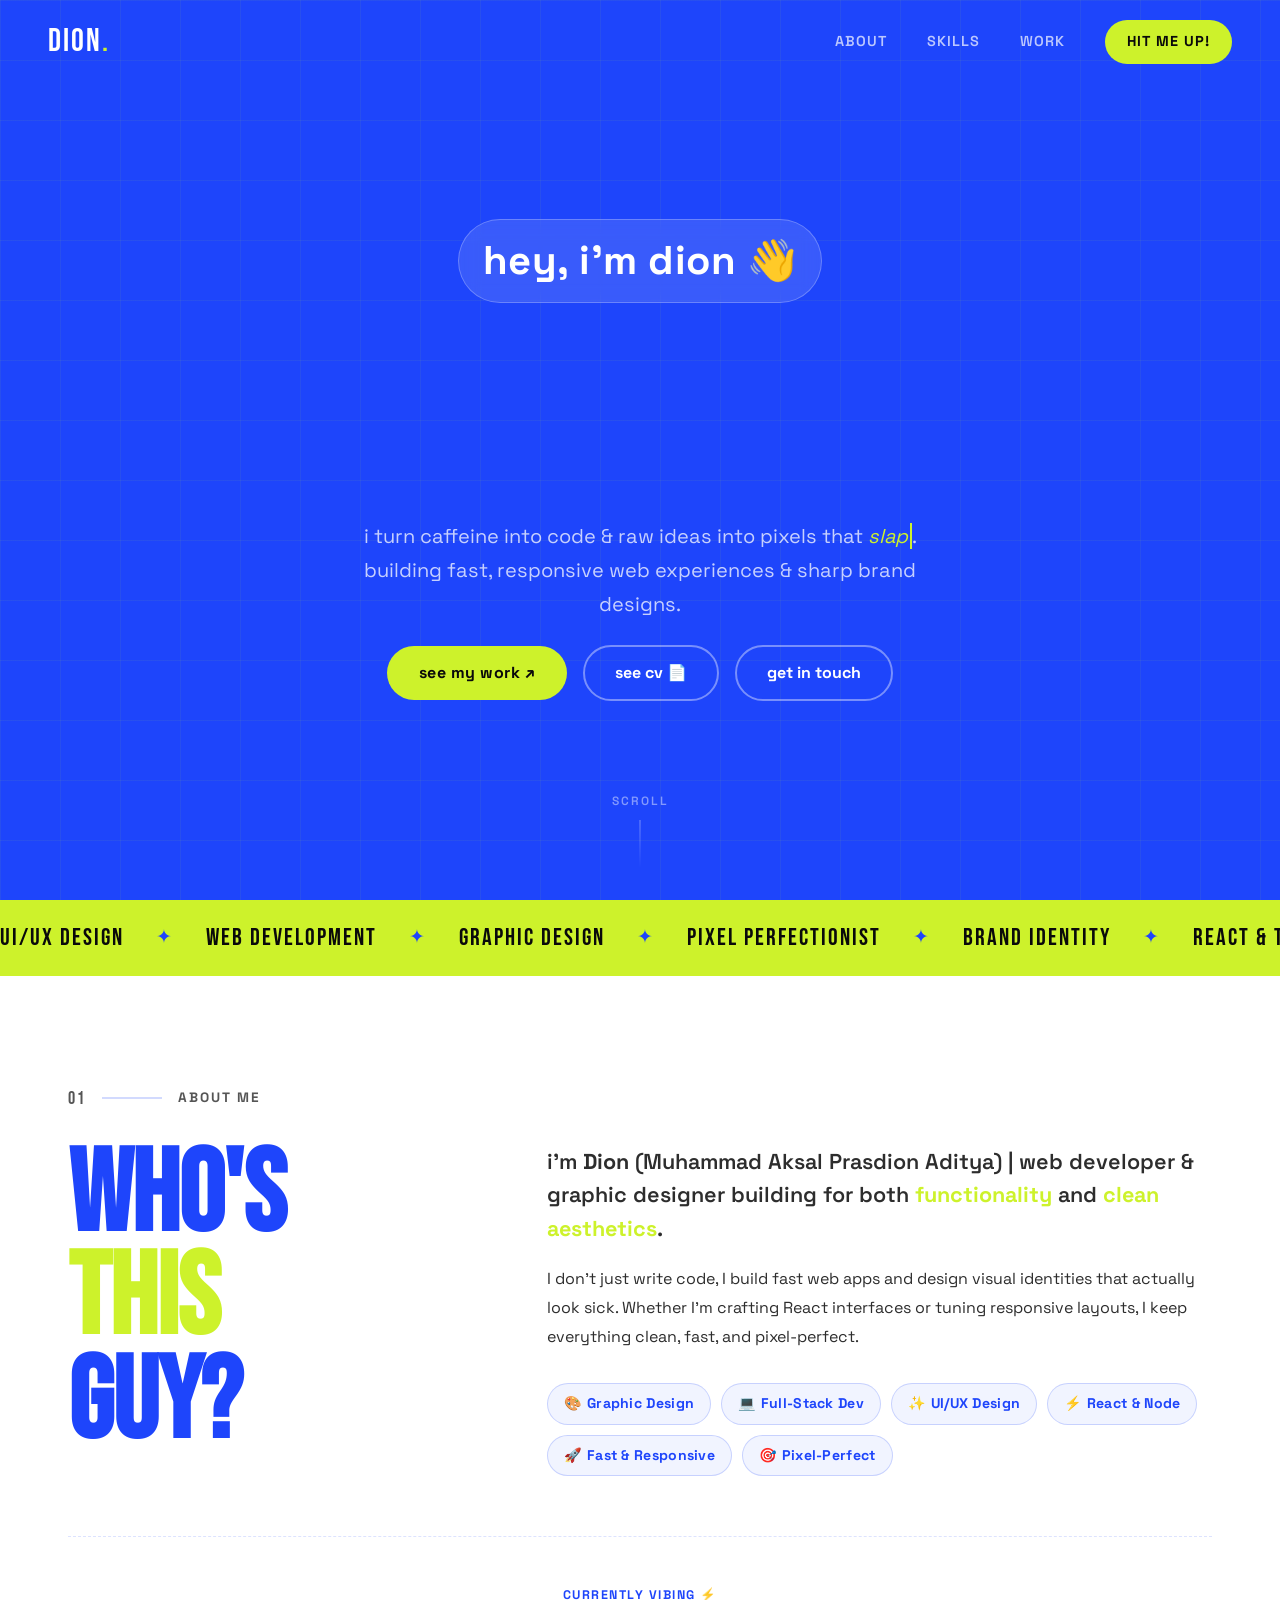
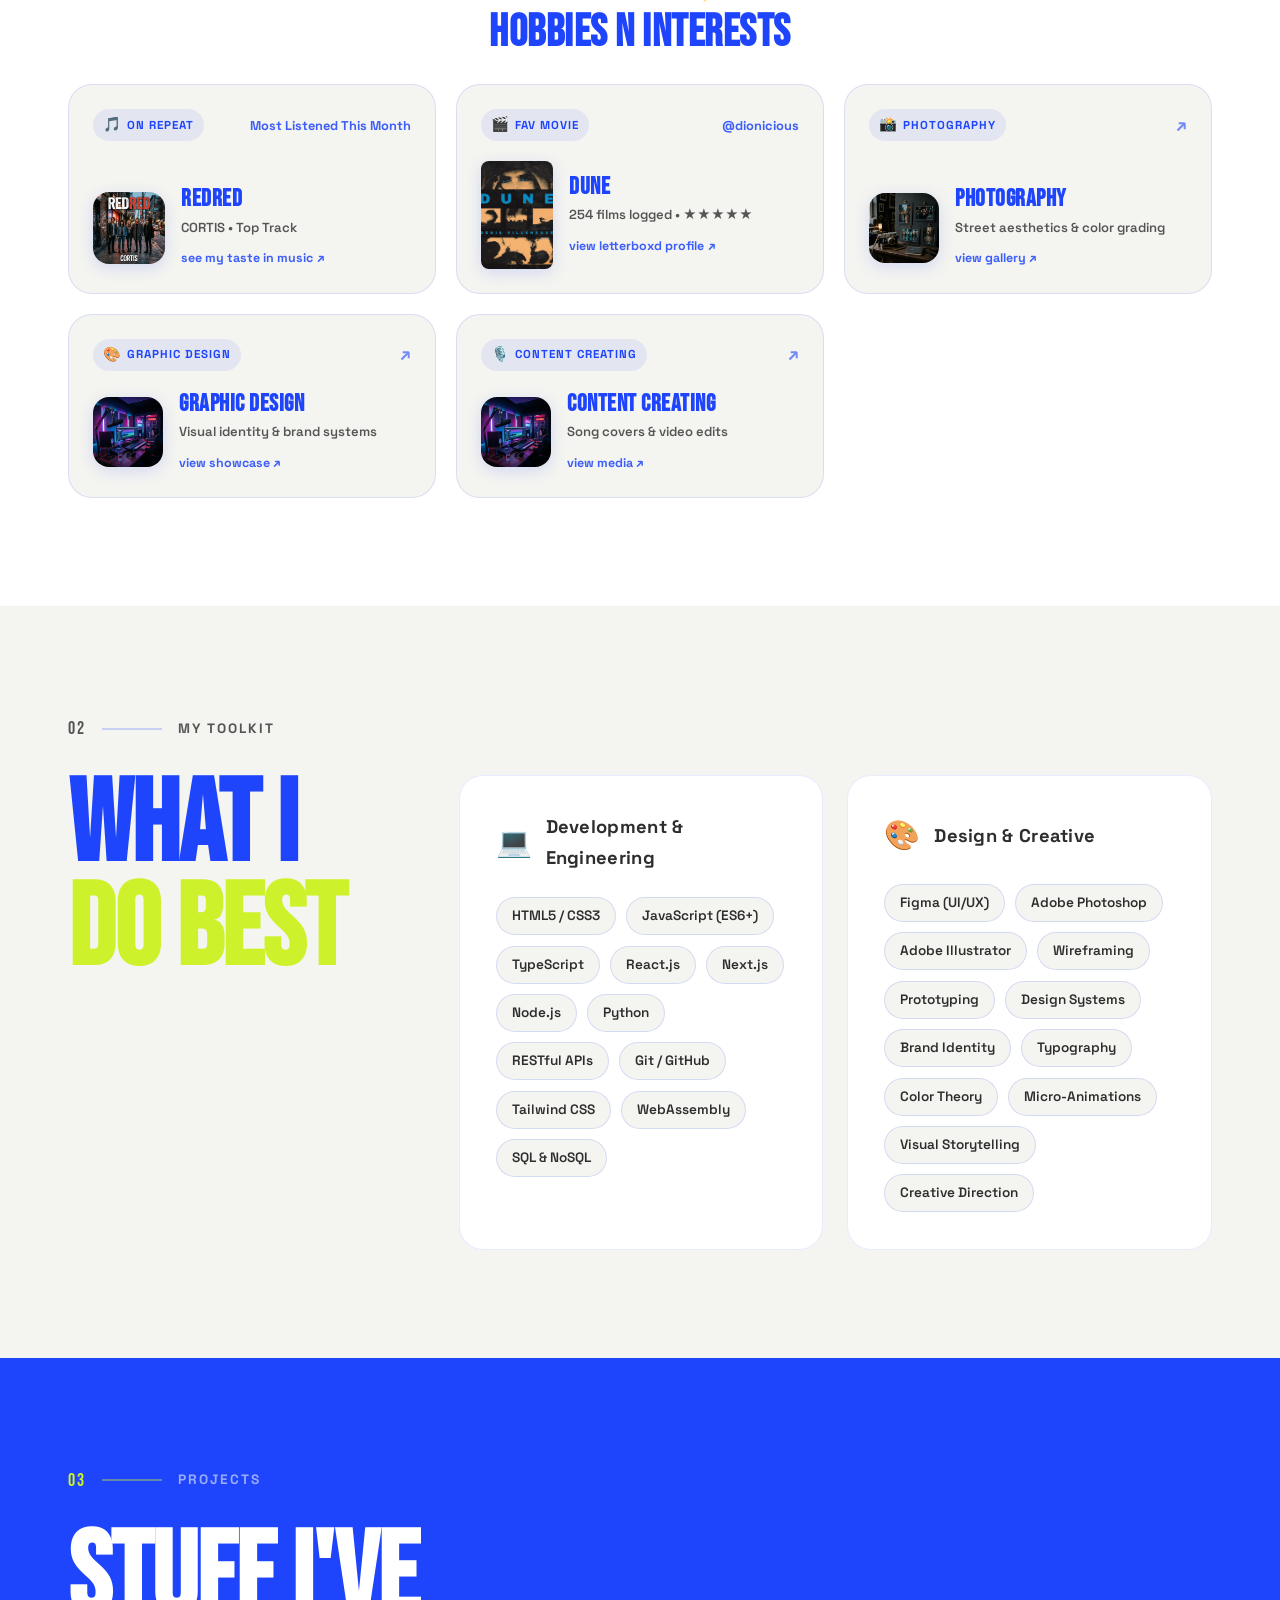
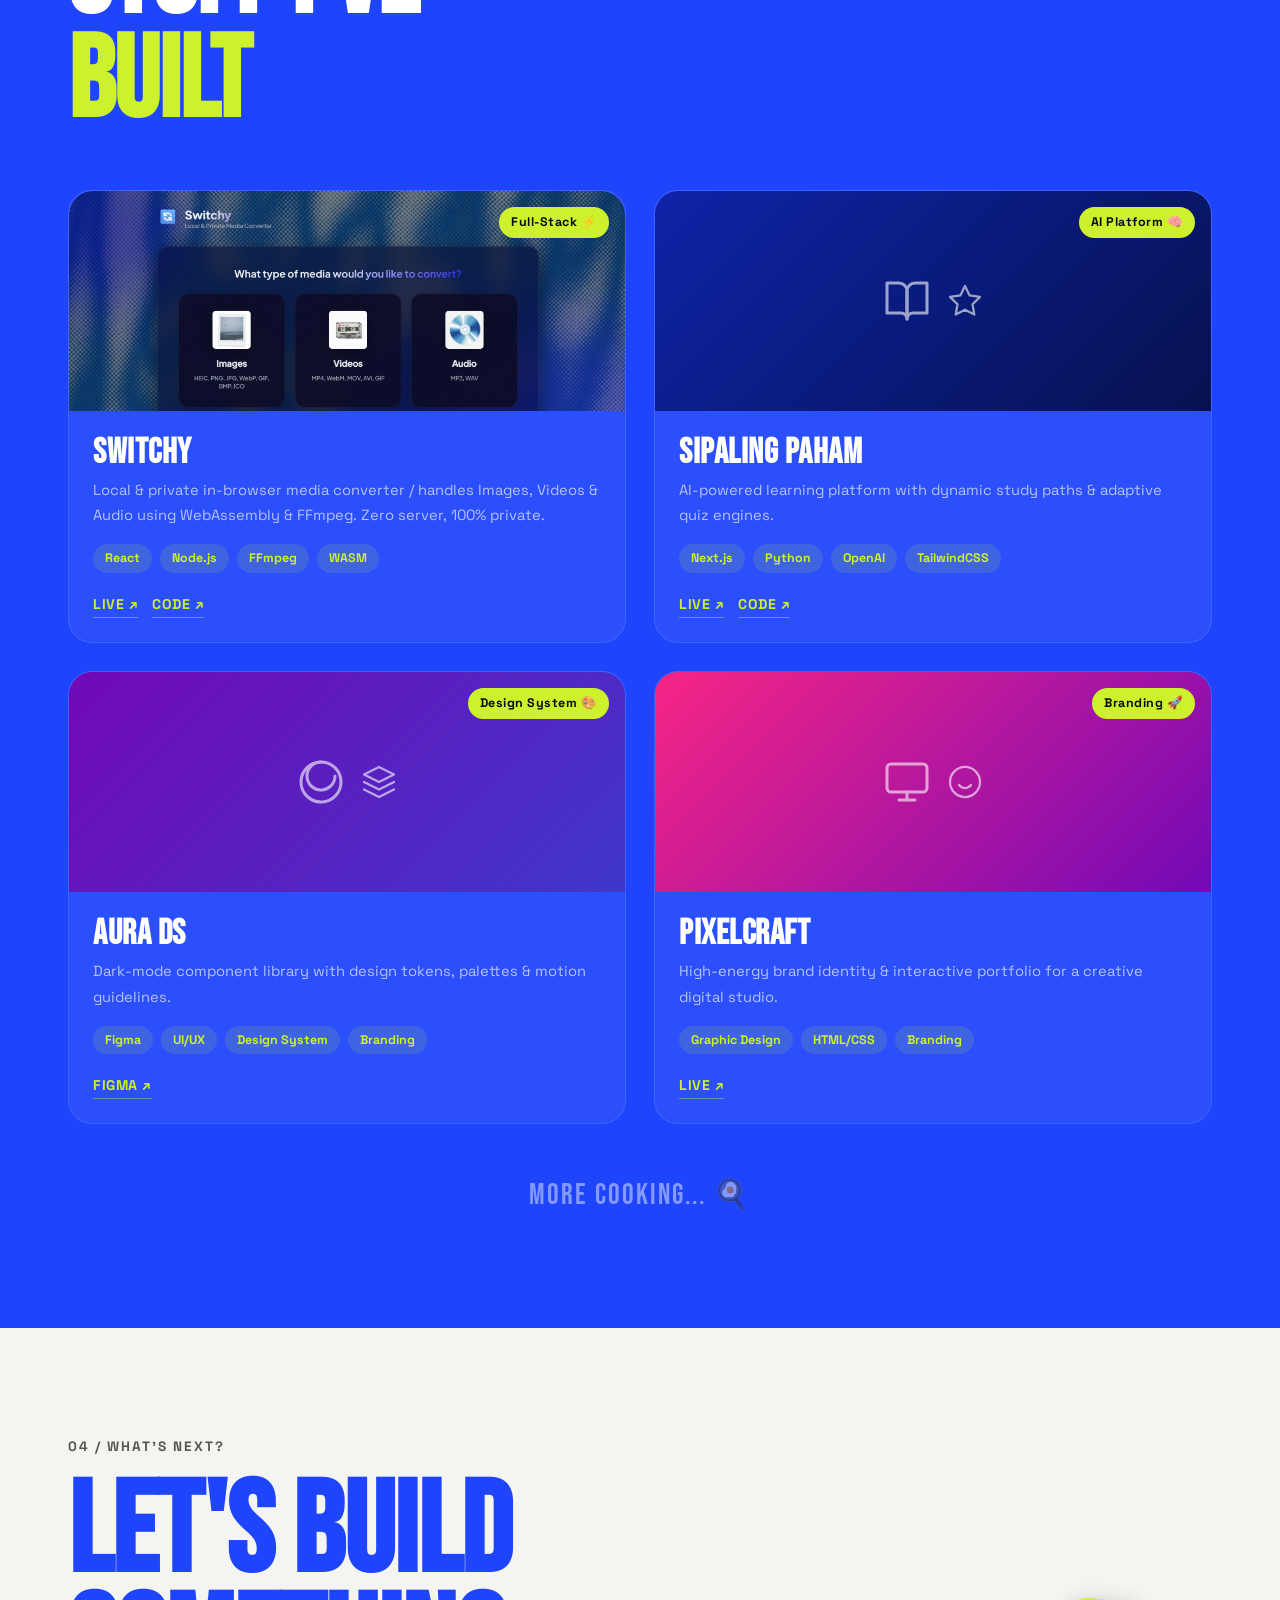
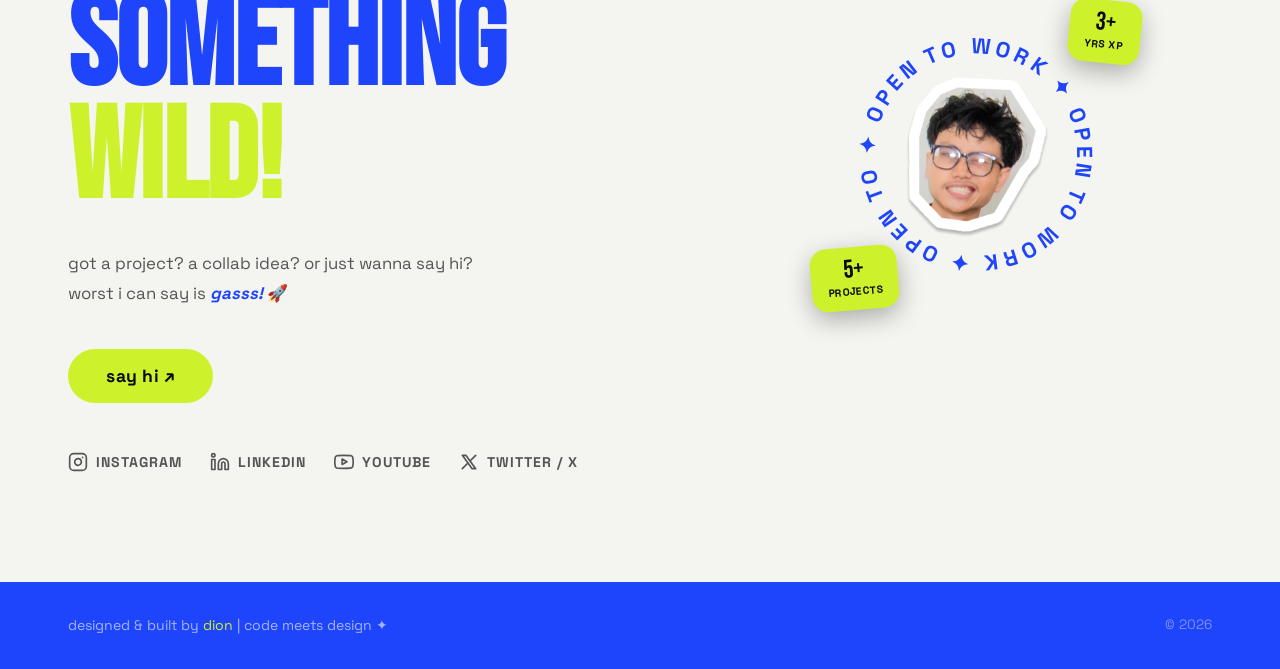
==== commit 6e311207: "refactor: streamline hero section with dynamic text, update project details, and restructure contact" ====
--- a/index.html
+++ b/index.html
@@ -58,7 +58,7 @@
             <a href="#about" class="nav-link">about</a>
             <a href="#skills" class="nav-link">skills</a>
             <a href="#work" class="nav-link">work</a>
-            <a href="#contact" class="nav-link nav-cta">let's talk</a>
+            <a href="#contact" class="nav-link nav-cta">hit me up!</a>
         </div>
         <button class="nav-toggle" id="navToggle" aria-label="Toggle navigation menu">
             <span></span>
@@ -89,13 +89,15 @@
         <div class="hero-grid"></div>
 
         <div class="hero-inner">
-            <!-- Left: Big bold text -->
+            <!-- Centered: Big bold text -->
             <div class="hero-text-block">
                 <p class="hero-tag reveal-up" style="--delay:0.1s">hey, i'm dion 👋</p>
                 <h1 class="hero-headline reveal-up" style="--delay:0.2s">
-                    <span class="line-1">WEB DEV</span>
-                    <span class="line-2 lime-text">&amp; GRAPHIC</span>
-                    <span class="line-3">DESIGNER</span>
+                    <div class="hero-ability-box is-active" id="heroAbilityBox">
+                        <div class="hero-ability-word" id="heroAbilityWord">
+                            <!-- Letters rendered dynamically by JS -->
+                        </div>
+                    </div>
                 </h1>
                 <p class="hero-sub reveal-up" style="--delay:0.4s">
                     i turn caffeine into code &amp; raw ideas into pixels that <em>slap</em>.
@@ -105,36 +107,6 @@
                     <a href="#work" class="btn-lime snd-click" id="heroCtaPrimary">see my work ↗</a>
                     <a href="cv.pdf" class="btn-ghost snd-click" id="heroCvBtn" download>see cv 📄</a>
                     <a href="#contact" class="btn-ghost snd-click" id="heroCtaSecondary">get in touch</a>
-                </div>
-            </div>
-
-            <!-- Right: Circular open-to-work badge -->
-            <div class="hero-badge-area reveal-up" style="--delay:0.35s">
-                <div class="otw-wrapper">
-                    <div class="otw-ring" id="otwRing">
-                        <svg viewBox="0 0 200 200" class="otw-svg">
-                            <defs>
-                                <path id="circlePath" d="M 100,100 m -75,0 a 75,75 0 1,1 150,0 a 75,75 0 1,1 -150,0" />
-                            </defs>
-                            <text class="otw-text">
-                                <textPath href="#circlePath" startOffset="0%">
-                                    ✦ OPEN TO WORK ✦ OPEN TO WORK ✦ OPEN TO WORK ✦ OPEN TO WORK
-                                </textPath>
-                            </text>
-                        </svg>
-                        <div class="otw-face">
-                            <img src="img/dion.png" alt="Dion | Open to Work" class="otw-photo">
-                        </div>
-                    </div>
-                </div>
-
-                <div class="hero-chip chip-1 reveal-up" style="--delay:0.6s">
-                    <span class="chip-num">3+</span>
-                    <span class="chip-label">yrs xp</span>
-                </div>
-                <div class="hero-chip chip-2 reveal-up" style="--delay:0.7s">
-                    <span class="chip-num">20+</span>
-                    <span class="chip-label">projects</span>
                 </div>
             </div>
         </div>
@@ -395,7 +367,7 @@
                 <!-- Project 1 — Switchy (screenshot) -->
                 <article class="project-card scroll-reveal" id="project1">
                     <div class="project-visual project-img-1">
-                        <img src="img/switchy.jpg" alt="Switchy — Local & Private Media Converter"
+                        <img src="img/switchy.jpg" alt="Switchy — Media Converter"
                             class="project-screenshot">
                         <span class="project-type-tag">Full-Stack ⚡</span>
                     </div>
@@ -434,7 +406,7 @@
                         <span class="project-type-tag">AI Platform 🧠</span>
                     </div>
                     <div class="project-info">
-                        <h3 class="project-name">BrainWave</h3>
+                        <h3 class="project-name">SiPaling Paham</h3>
                         <p class="project-desc">AI-powered learning platform with dynamic study paths &amp; adaptive
                             quiz engines.</p>
                         <div class="project-tags">
@@ -527,77 +499,110 @@
     <!-- ============ CONTACT ============ -->
     <section id="contact" class="contact-section">
         <div class="container">
-            <div class="contact-inner scroll-reveal">
-                <p class="contact-eyebrow">04 / what's next?</p>
-                <h2 class="contact-big-title">
-                    LET'S BUILD<br>
-                    SOMETHING<br>
-                    <span class="lime-text">WILD!</span>
-                </h2>
-                <p class="contact-desc">
-                    got a project? a collab idea? or just wanna say hi?<br>
-                    worst i can say is <strong><em style="color: #1E45FB;">gasss!</em></strong> 🚀
-                </p>
-
-                <div class="contact-cta-group">
-                    <button class="btn-lime btn-large say-hi-trigger snd-click" id="sayHiBtn" aria-expanded="false">
-                        <span class="say-hi-label">say hi ↗</span>
-                    </button>
-                    
-                    <div class="say-hi-options" id="sayHiOptions" style="display: none;">
-                        <a href="https://wa.me/6281240843530?text=Hi%20Dion!%20Saw%20your%20portfolio..." target="_blank" rel="noopener" class="say-option option-wa snd-click" id="waOptionBtn">
-                            <span class="opt-icon">💬</span>
-                            <span class="opt-text">WhatsApp</span>
-                            <span class="opt-arrow">↗</span>
+            <div class="contact-grid scroll-reveal">
+                <!-- Left: Contact Details -->
+                <div class="contact-info-col">
+                    <p class="contact-eyebrow">04 / what's next?</p>
+                    <h2 class="contact-big-title">
+                        LET'S BUILD<br>
+                        SOMETHING<br>
+                        <span class="lime-text">WILD!</span>
+                    </h2>
+                    <p class="contact-desc">
+                        got a project? a collab idea? or just wanna say hi?<br>
+                        worst i can say is <strong><em style="color: #1E45FB;">gasss!</em></strong> 🚀
+                    </p>
+
+                    <div class="contact-cta-group">
+                        <button class="btn-lime btn-large say-hi-trigger snd-click" id="sayHiBtn" aria-expanded="false">
+                            <span class="say-hi-label">say hi ↗</span>
+                        </button>
+                        
+                        <div class="say-hi-options" id="sayHiOptions" style="display: none;">
+                            <a href="https://wa.me/6281240843530?text=Hi%20Dion!%20Saw%20your%20portfolio..." target="_blank" rel="noopener" class="say-option option-wa snd-click" id="waOptionBtn">
+                                <span class="opt-icon">💬</span>
+                                <span class="opt-text">WhatsApp</span>
+                                <span class="opt-arrow">↗</span>
+                            </a>
+                            <a href="mailto:dionaditya59@gmail.com?subject=Hi%20Dion!" class="say-option option-email snd-click" id="emailOptionBtn">
+                                <span class="opt-icon">✉️</span>
+                                <span class="opt-text">Email</span>
+                                <span class="opt-arrow">↗</span>
+                            </a>
+                        </div>
+                    </div>
+
+                    <div class="social-links">
+                        <a href="https://instagram.com/prasdionaditya" target="_blank" rel="noopener" class="social-link"
+                            aria-label="Instagram" id="socialInstagram">
+                            <svg width="20" height="20" viewBox="0 0 24 24" fill="none" stroke="currentColor"
+                                stroke-width="2" stroke-linecap="round" stroke-linejoin="round">
+                                <rect x="2" y="2" width="20" height="20" rx="5" ry="5" />
+                                <path d="M16 11.37A4 4 0 1 1 12.63 8 4 4 0 0 1 16 11.37z" />
+                                <line x1="17.5" y1="6.5" x2="17.51" y2="6.5" />
+                            </svg>
+                            <span>instagram</span>
                         </a>
-                        <a href="mailto:dionaditya59@gmail.com?subject=Hi%20Dion!" class="say-option option-email snd-click" id="emailOptionBtn">
-                            <span class="opt-icon">✉️</span>
-                            <span class="opt-text">Email</span>
-                            <span class="opt-arrow">↗</span>
+                        <a href="https://linkedin.com/in/prasdionaditya" target="_blank" rel="noopener" class="social-link"
+                            aria-label="LinkedIn" id="socialLinkedin">
+                            <svg width="20" height="20" viewBox="0 0 24 24" fill="none" stroke="currentColor"
+                                stroke-width="2" stroke-linecap="round" stroke-linejoin="round">
+                                <path d="M16 8a6 6 0 0 1 6 6v7h-4v-7a2 2 0 0 0-2-2 2 2 0 0 0-2 2v7h-4v-7a6 6 0 0 1 6-6z" />
+                                <rect x="2" y="9" width="4" height="12" />
+                                <circle cx="4" cy="4" r="2" />
+                            </svg>
+                            <span>linkedin</span>
                         </a>
-                    </div>
-                </div>
-
-                <div class="social-links">
-                    <a href="https://instagram.com/prasdionaditya" target="_blank" rel="noopener" class="social-link"
-                        aria-label="Instagram" id="socialInstagram">
-                        <svg width="20" height="20" viewBox="0 0 24 24" fill="none" stroke="currentColor"
-                            stroke-width="2" stroke-linecap="round" stroke-linejoin="round">
-                            <rect x="2" y="2" width="20" height="20" rx="5" ry="5" />
-                            <path d="M16 11.37A4 4 0 1 1 12.63 8 4 4 0 0 1 16 11.37z" />
-                            <line x1="17.5" y1="6.5" x2="17.51" y2="6.5" />
-                        </svg>
-                        <span>instagram</span>
-                    </a>
-                    <a href="https://linkedin.com/in/prasdionaditya" target="_blank" rel="noopener" class="social-link"
-                        aria-label="LinkedIn" id="socialLinkedin">
-                        <svg width="20" height="20" viewBox="0 0 24 24" fill="none" stroke="currentColor"
-                            stroke-width="2" stroke-linecap="round" stroke-linejoin="round">
-                            <path d="M16 8a6 6 0 0 1 6 6v7h-4v-7a2 2 0 0 0-2-2 2 2 0 0 0-2 2v7h-4v-7a6 6 0 0 1 6-6z" />
-                            <rect x="2" y="9" width="4" height="12" />
-                            <circle cx="4" cy="4" r="2" />
-                        </svg>
-                        <span>linkedin</span>
-                    </a>
-                    <a href="https://youtube.com/@prasdionaditya" target="_blank" rel="noopener" class="social-link"
-                        aria-label="YouTube" id="socialYoutube">
-                        <svg width="20" height="20" viewBox="0 0 24 24" fill="none" stroke="currentColor"
-                            stroke-width="2" stroke-linecap="round" stroke-linejoin="round">
-                            <path
-                                d="M22.54 6.42a2.78 2.78 0 0 0-1.94-2C18.88 4 12 4 12 4s-6.88 0-8.6.46a2.78 2.78 0 0 0-1.94 2A29 29 0 0 0 1 11.75a29 29 0 0 0 .46 5.33A2.78 2.78 0 0 0 3.4 19.13C5.12 19.56 12 19.56 12 19.56s6.88 0 8.6-.46a2.78 2.78 0 0 0 1.94-2 29 29 0 0 0 .46-5.25 29 29 0 0 0-.46-5.43z" />
-                            <polygon points="9.75 15.02 15.5 11.75 9.75 8.48 9.75 15.02" />
-                        </svg>
-                        <span>youtube</span>
-                    </a>
-                    <a href="https://twitter.com/prasdionaditya" target="_blank" rel="noopener" class="social-link"
-                        aria-label="Twitter / X" id="socialTwitter">
-                        <svg width="20" height="20" viewBox="0 0 24 24" fill="none" stroke="currentColor"
-                            stroke-width="2" stroke-linecap="round" stroke-linejoin="round">
-                            <path d="M4 4l11.733 16h4.267l-11.733 -16z" />
-                            <path d="M4 20l6.768 -6.768m2.46 -2.46l6.772 -6.772" />
-                        </svg>
-                        <span>twitter / x</span>
-                    </a>
+                        <a href="https://youtube.com/@prasdionaditya" target="_blank" rel="noopener" class="social-link"
+                            aria-label="YouTube" id="socialYoutube">
+                            <svg width="20" height="20" viewBox="0 0 24 24" fill="none" stroke="currentColor"
+                                stroke-width="2" stroke-linecap="round" stroke-linejoin="round">
+                                <path
+                                    d="M22.54 6.42a2.78 2.78 0 0 0-1.94-2C18.88 4 12 4 12 4s-6.88 0-8.6.46a2.78 2.78 0 0 0-1.94 2A29 29 0 0 0 1 11.75a29 29 0 0 0 .46 5.33A2.78 2.78 0 0 0 3.4 19.13C5.12 19.56 12 19.56 12 19.56s6.88 0 8.6-.46a2.78 2.78 0 0 0 1.94-2 29 29 0 0 0 .46-5.25 29 29 0 0 0-.46-5.43z" />
+                                <polygon points="9.75 15.02 15.5 11.75 9.75 8.48 9.75 15.02" />
+                            </svg>
+                            <span>youtube</span>
+                        </a>
+                        <a href="https://twitter.com/prasdionaditya" target="_blank" rel="noopener" class="social-link"
+                            aria-label="Twitter / X" id="socialTwitter">
+                            <svg width="20" height="20" viewBox="0 0 24 24" fill="none" stroke="currentColor"
+                                stroke-width="2" stroke-linecap="round" stroke-linejoin="round">
+                                <path d="M4 4l11.733 16h4.267l-11.733 -16z" />
+                                <path d="M4 20l6.768 -6.768m2.46 -2.46l6.772 -6.772" />
+                            </svg>
+                            <span>twitter / x</span>
+                        </a>
+                    </div>
+                </div>
+
+                <!-- Right: Large Open To Work Badge Column -->
+                <div class="contact-badge-col">
+                    <div class="otw-wrapper otw-large">
+                        <div class="otw-ring" id="otwRing">
+                            <svg viewBox="0 0 200 200" class="otw-svg">
+                                <defs>
+                                    <path id="circlePath" d="M 100,100 m -75,0 a 75,75 0 1,1 150,0 a 75,75 0 1,1 -150,0" />
+                                </defs>
+                                <text class="otw-text">
+                                    <textPath href="#circlePath" startOffset="0%">
+                                        ✦ OPEN TO WORK ✦ OPEN TO WORK ✦ OPEN TO WORK 
+                                    </textPath>
+                                </text>
+                            </svg>
+                            <div class="otw-face">
+                                <img src="img/dion.png" alt="Dion | Open to Work" class="otw-photo">
+                            </div>
+                        </div>
+
+                        <div class="hero-chip chip-1">
+                            <span class="chip-num">3+</span>
+                            <span class="chip-label">yrs xp</span>
+                        </div>
+                        <div class="hero-chip chip-2">
+                            <span class="chip-num">5+</span>
+                            <span class="chip-label">projects</span>
+                        </div>
+                    </div>
                 </div>
             </div>
         </div>
--- a/styles.css
+++ b/styles.css
@@ -336,13 +336,13 @@
 }
 
 .hero-inner {
-    max-width: var(--container);
+    max-width: 1000px;
     margin: 0 auto;
     padding: 0 var(--pad-x);
-    display: grid;
-    grid-template-columns: 1fr auto;
-    gap: 48px;
-    align-items: center;
+    display: flex;
+    flex-direction: column;
+    align-items: center;
+    text-align: center;
     width: 100%;
     position: relative;
     z-index: 1;
@@ -356,34 +356,110 @@
 #about .about-body { color: var(--gray-700); }
 
 /* ——— About Grid ——— */
-.hero-text-block { display: flex; flex-direction: column; gap: 24px; }
+.hero-text-block {
+    display: flex;
+    flex-direction: column;
+    align-items: center;
+    text-align: center;
+    gap: 24px;
+}
 
 .hero-tag {
-    display: inline-flex; align-items: center; gap: 10px;
-    font-size: 1rem; font-weight: 600;
-    color: rgba(255,255,255,0.75);
+    display: inline-flex;
+    align-items: center;
+    gap: 12px;
+    font-size: clamp(1.6rem, 3.2vw, 2.5rem);
+    font-weight: 800;
+    color: var(--white);
     letter-spacing: 0.5px;
+    background: rgba(255, 255, 255, 0.12);
+    backdrop-filter: blur(10px);
+    -webkit-backdrop-filter: blur(10px);
+    border: 1px solid rgba(255, 255, 255, 0.25);
+    padding: 8px 24px;
+    border-radius: var(--r-full);
+    margin-bottom: 4px;
 }
 
 .hero-headline {
-    display: flex; flex-direction: column;
+    display: flex;
+    flex-direction: column;
+    align-items: center;
+    text-align: center;
     font-family: var(--font-display);
-    font-size: clamp(5rem, 11vw, 11rem);
-    line-height: 0.92;
-    letter-spacing: -1px;
+    font-size: clamp(5rem, 11.5vw, 11.5rem);
+    line-height: 0.95;
+    letter-spacing: normal;
     text-transform: uppercase;
 }
-.hero-headline .lime-text { color: var(--lime); }
+
+.hero-ability-box {
+    display: inline-flex;
+    align-items: center;
+    justify-content: center;
+    position: relative;
+    overflow: hidden;
+    padding: 10px 4px;
+    margin-top: 4px;
+    vertical-align: bottom;
+}
+
+.hero-ability-word {
+    display: inline-flex;
+    flex-wrap: nowrap;
+    align-items: center;
+    justify-content: center;
+    white-space: pre;
+    color: var(--lime);
+}
+
+.hero-ability-char {
+    display: inline-block;
+    color: var(--lime);
+    will-change: transform, opacity, filter;
+    transition: transform 0.6s cubic-bezier(0.16, 1, 0.3, 1), 
+                opacity 0.45s cubic-bezier(0.16, 1, 0.3, 1), 
+                filter 0.45s ease;
+    transition-delay: calc(var(--char-idx, 0) * 0.032s);
+}
+
+.hero-ability-char.space {
+    width: 0.32em;
+}
+
+/* Exit state: Each character goes UP with staggered timing */
+.hero-ability-box.is-exiting .hero-ability-char {
+    transform: translateY(-130%);
+    opacity: 0;
+    filter: blur(4px);
+}
+
+/* Entering state: Starts from BELOW (+130%) and comes UP smoothly */
+.hero-ability-box.is-entering .hero-ability-char {
+    transform: translateY(130%);
+    opacity: 0;
+    filter: blur(4px);
+    transition: none !important;
+}
+
+/* Active state: Smoothly arrives at translateY(0) */
+.hero-ability-box.is-active .hero-ability-char {
+    transform: translateY(0);
+    opacity: 1;
+    filter: blur(0);
+}
 
 .hero-sub {
     font-size: clamp(1rem, 1.6vw, 1.25rem);
     color: rgba(255,255,255,0.75);
-    max-width: 520px;
+    max-width: 620px;
     line-height: 1.7;
+    margin: 0 auto;
+    text-align: center;
 }
 
 /* ——— Hero Buttons ——— */
-.hero-btns { display: flex; align-items: center; gap: 16px; flex-wrap: wrap; }
+.hero-btns { display: flex; align-items: center; justify-content: center; gap: 16px; flex-wrap: wrap; }
 
 .btn-lime {
     display: inline-flex; align-items: center; gap: 10px;
@@ -717,7 +793,7 @@
     box-shadow: 0 4px 16px rgba(30, 69, 251, 0.3);
 }
 
-/* Custom Skill Pill Floating Tooltips */
+/* Custom Skill Pill Floating Tooltips (Glassmorphism Transparent) */
 .skill-pill[data-tooltip]::before {
     content: attr(data-tooltip);
     position: absolute;
@@ -725,11 +801,13 @@
     left: 50%;
     transform: translateX(-50%) translateY(6px);
     padding: 8px 14px;
-    background: var(--black);
-    color: var(--lime);
-    border: 1.5px solid var(--lime);
-    border-radius: 8px;
-    font-size: 0.75rem;
+    background: rgba(255, 255, 255, 0.88);
+    backdrop-filter: blur(12px) saturate(180%);
+    -webkit-backdrop-filter: blur(12px) saturate(180%);
+    color: var(--blue);
+    border: 1.5px solid rgba(30, 69, 251, 0.25);
+    border-radius: 10px;
+    font-size: 0.76rem;
     font-weight: 700;
     letter-spacing: 0.2px;
     line-height: 1.4;
@@ -742,24 +820,24 @@
     opacity: 0;
     visibility: hidden;
     transition: opacity 0.22s cubic-bezier(0.34, 1.56, 0.64, 1), transform 0.22s cubic-bezier(0.34, 1.56, 0.64, 1), visibility 0.22s ease;
-    box-shadow: 0 10px 30px rgba(0, 0, 0, 0.4);
+    box-shadow: 0 10px 30px rgba(30, 69, 251, 0.15);
     z-index: 10000;
 }
 
 .skill-pill[data-tooltip]::after {
     content: '';
     position: absolute;
-    bottom: calc(100% + 4px);
+    bottom: calc(100% + 3px);
     left: 50%;
     transform: translateX(-50%) translateY(6px);
     border-width: 6px 6px 0 6px;
     border-style: solid;
-    border-color: var(--lime) transparent transparent transparent;
+    border-color: rgba(30, 69, 251, 0.3) transparent transparent transparent;
     pointer-events: none;
     opacity: 0;
     visibility: hidden;
     transition: opacity 0.22s cubic-bezier(0.34, 1.56, 0.64, 1), transform 0.22s cubic-bezier(0.34, 1.56, 0.64, 1), visibility 0.22s ease;
-    z-index: 1000;
+    z-index: 10000;
 }
 
 .skill-pill[data-tooltip]:hover::before,
@@ -904,7 +982,41 @@
     background: var(--off-white);
 }
 
-.contact-inner { max-width: 820px; }
+.contact-grid {
+    display: grid;
+    grid-template-columns: 1.3fr 1fr;
+    gap: 60px;
+    align-items: center;
+}
+
+@media (max-width: 992px) {
+    .contact-grid {
+        grid-template-columns: 1fr;
+        gap: 48px;
+    }
+}
+
+.contact-badge-col {
+    display: flex;
+    justify-content: center;
+    align-items: center;
+}
+
+.otw-large {
+    width: 270px;
+    height: 270px;
+}
+
+.otw-large .otw-face {
+    width: 175px;
+    height: 175px;
+}
+
+.otw-large .otw-text {
+    font-size: 16px;
+    font-weight: 800;
+    fill: var(--blue);
+}
 
 .contact-eyebrow {
     font-size: 0.85rem;
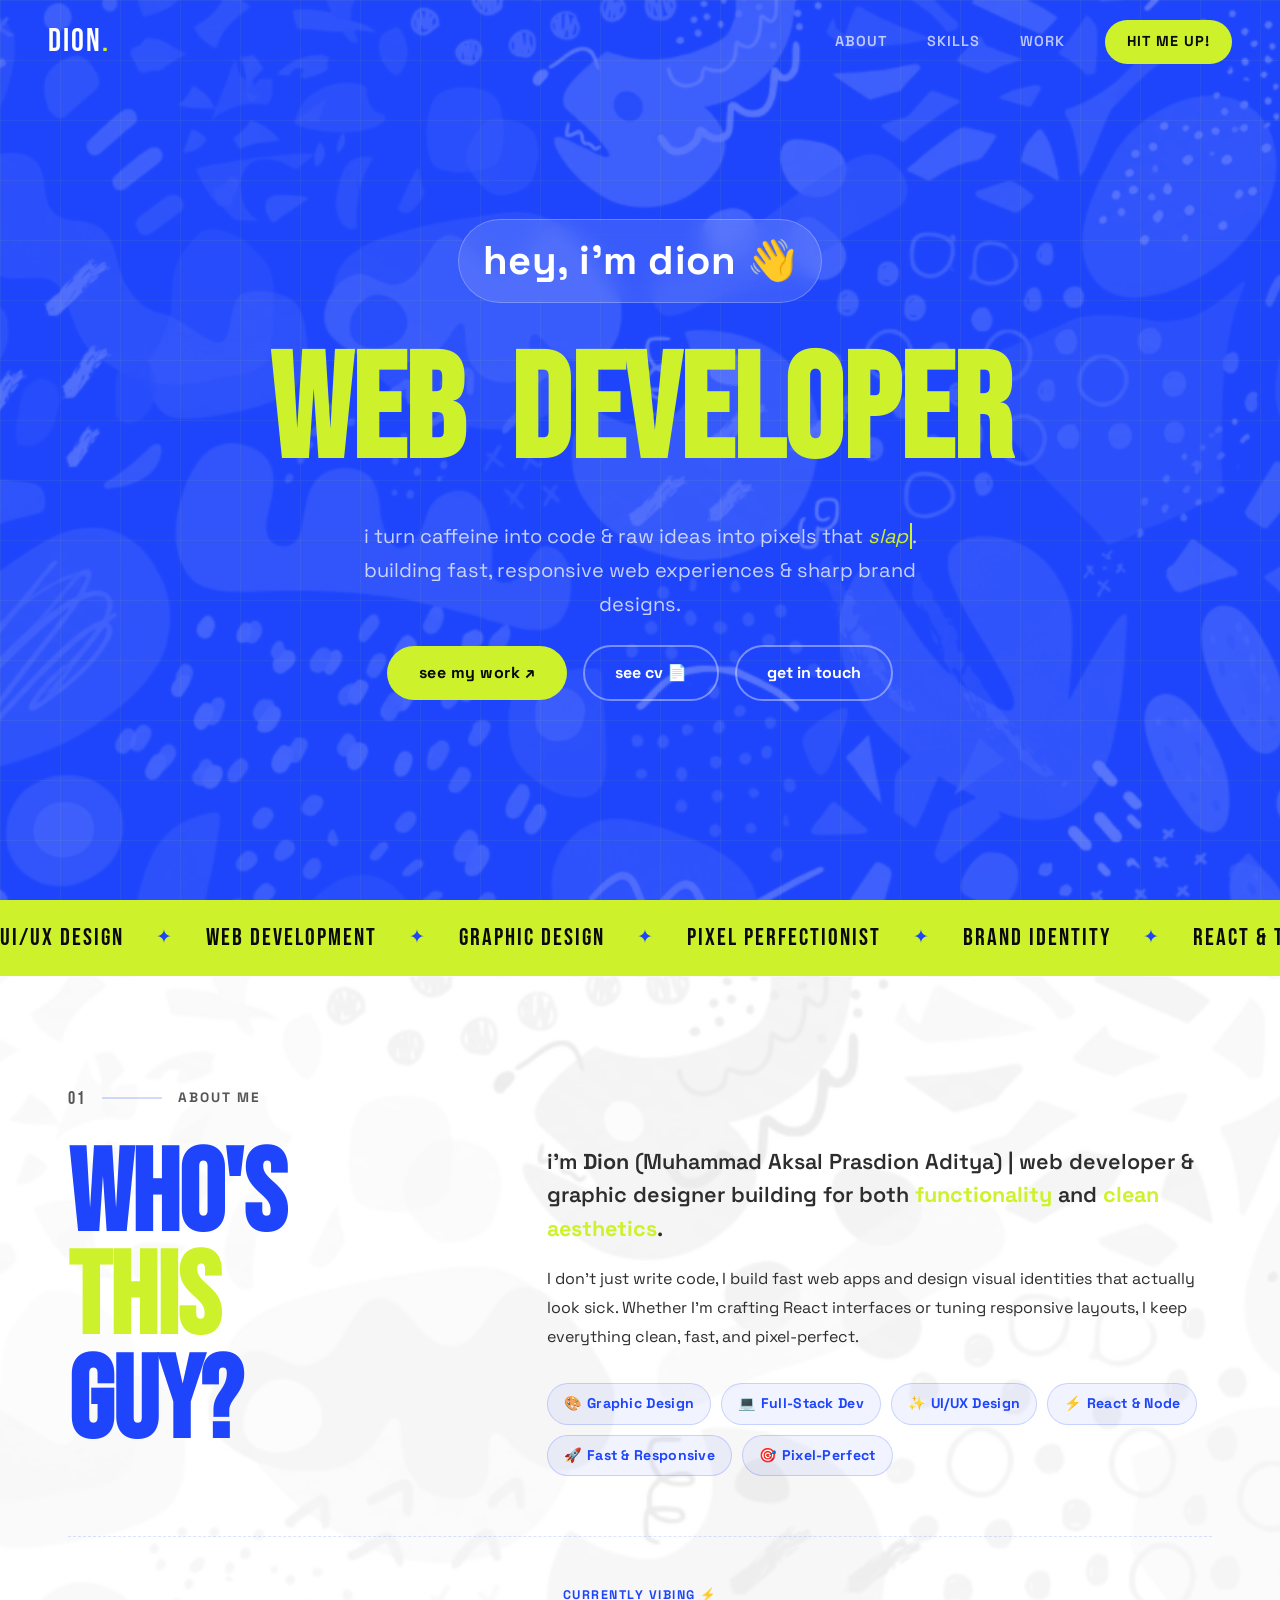
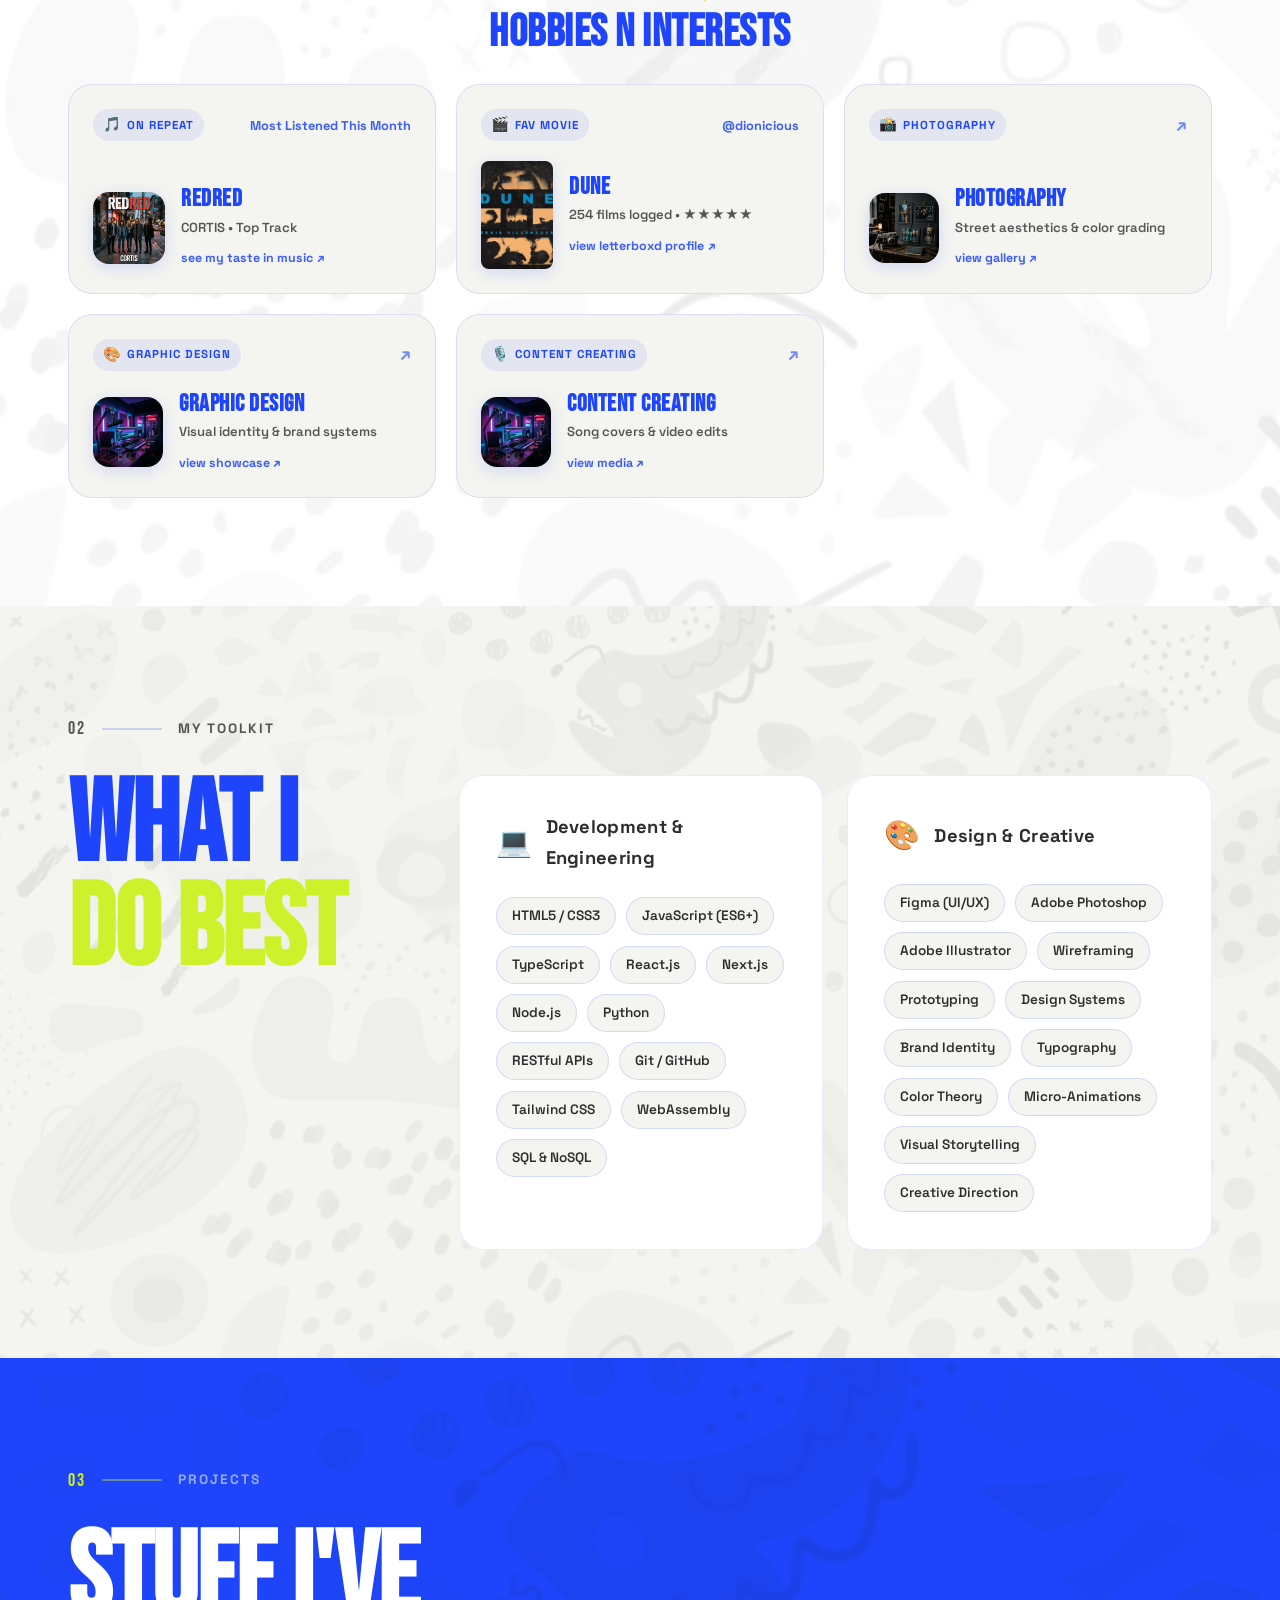
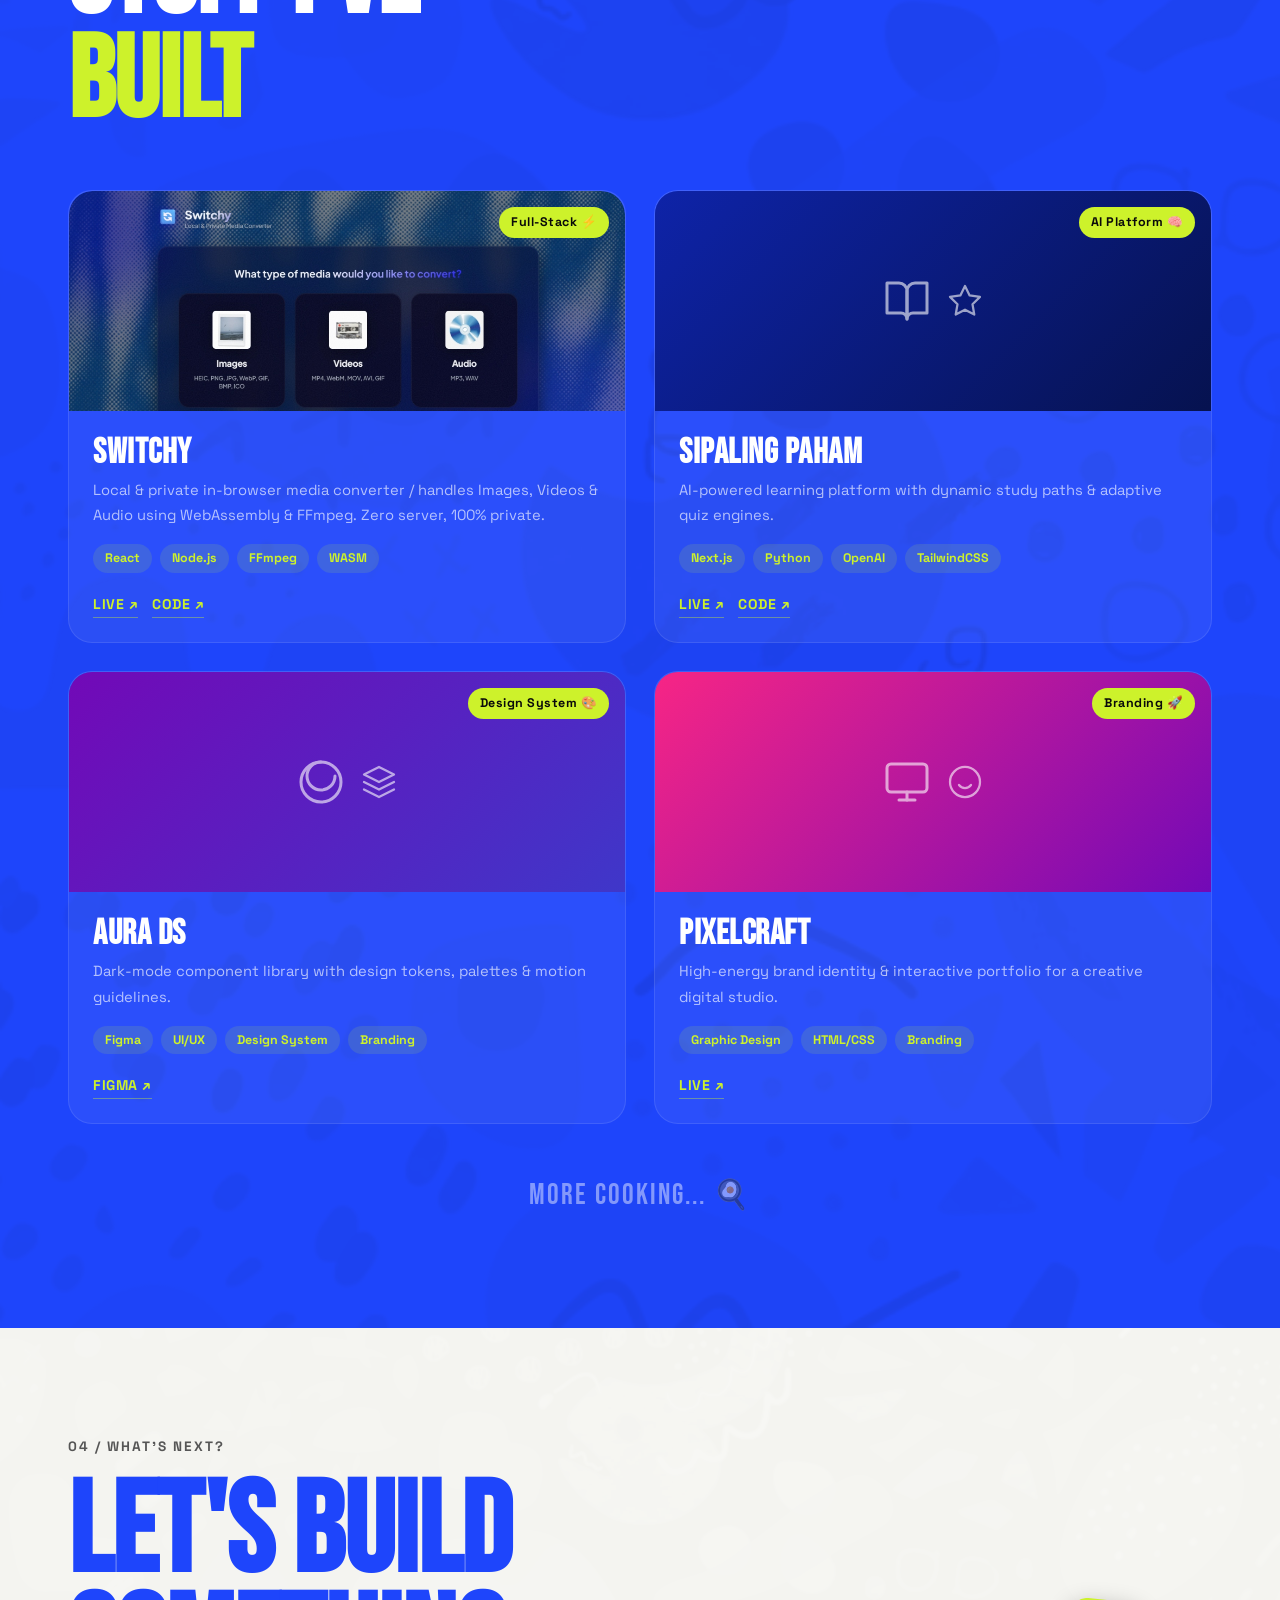
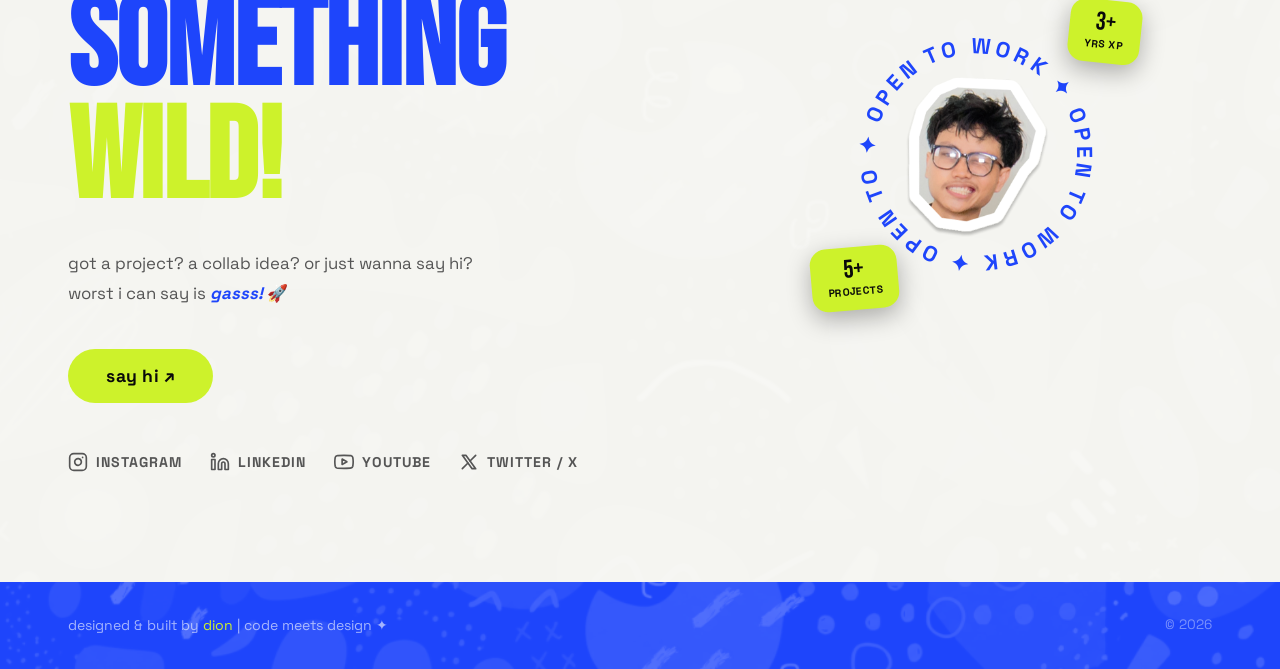
==== commit 8ad1a588: "feat: add decorative doodle background overlays to site sections" ====
--- a/index.html
+++ b/index.html
@@ -87,6 +87,7 @@
     <!-- ============ HERO ============ -->
     <section id="hero">
         <div class="hero-grid"></div>
+        <div class="hero-doodle-overlay"></div>
 
         <div class="hero-inner">
             <!-- Centered: Big bold text -->
@@ -109,11 +110,6 @@
                     <a href="#contact" class="btn-ghost snd-click" id="heroCtaSecondary">get in touch</a>
                 </div>
             </div>
-        </div>
-
-        <div class="scroll-indicator">
-            <span>scroll</span>
-            <div class="scroll-line"></div>
         </div>
     </section>
 
@@ -141,6 +137,7 @@
 
     <!-- ============ ABOUT ============ -->
     <section id="about">
+        <div class="section-doodle-overlay"></div>
         <div class="container">
             <div class="section-eyebrow scroll-reveal">
                 <span class="eyebrow-num">01</span>
@@ -288,6 +285,7 @@
 
     <!-- ============ SKILLS ============ -->
     <section id="skills" class="skills-section">
+        <div class="section-doodle-overlay"></div>
         <div class="container">
             <div class="section-eyebrow scroll-reveal">
                 <span class="eyebrow-num">02</span>
@@ -352,6 +350,7 @@
 
     <!-- ============ WORK / PROJECTS ============ -->
     <section id="work">
+        <div class="section-doodle-overlay"></div>
         <div class="container">
             <div class="section-eyebrow scroll-reveal">
                 <span class="eyebrow-num">03</span>
@@ -498,6 +497,7 @@
 
     <!-- ============ CONTACT ============ -->
     <section id="contact" class="contact-section">
+        <div class="contact-doodle-overlay"></div>
         <div class="container">
             <div class="contact-grid scroll-reveal">
                 <!-- Left: Contact Details -->
@@ -610,6 +610,7 @@
 
     <!-- ============ FOOTER ============ -->
     <footer id="footer">
+        <div class="footer-doodle-overlay"></div>
         <div class="container">
             <div class="footer-content">
                 <p class="footer-credit">designed &amp; built by <span class="lime-text">dion</span> | code meets design
--- a/styles.css
+++ b/styles.css
@@ -333,6 +333,43 @@
         linear-gradient(90deg, rgba(205, 242, 43, 0.06) 1px, transparent 1px);
     background-size: 60px 60px;
     pointer-events: none;
+}
+
+/* Section relative positioning for background overlays */
+#hero, #about, #skills, #work, #contact, footer {
+    position: relative;
+    overflow: hidden;
+}
+
+/* Doodle pattern overlay — Light sections (#about, #skills, #work) */
+.section-doodle-overlay {
+    position: absolute;
+    inset: 0;
+    background-image: url('img/doodle-overlay.png');
+    background-size: cover;
+    background-position: center;
+    background-repeat: repeat;
+    opacity: 0.08;
+    mix-blend-mode: multiply;
+    pointer-events: none;
+    z-index: 0;
+}
+
+/* Doodle pattern overlay — Dark / Accent sections (#hero, #contact, footer) */
+.hero-doodle-overlay,
+.contact-doodle-overlay,
+.footer-doodle-overlay {
+    position: absolute;
+    inset: 0;
+    background-image: url('img/doodle-overlay.png');
+    background-size: cover;
+    background-position: center;
+    background-repeat: repeat;
+    filter: invert(1);
+    opacity: 0.25;
+    mix-blend-mode: screen;
+    pointer-events: none;
+    z-index: 0;
 }
 
 .hero-inner {
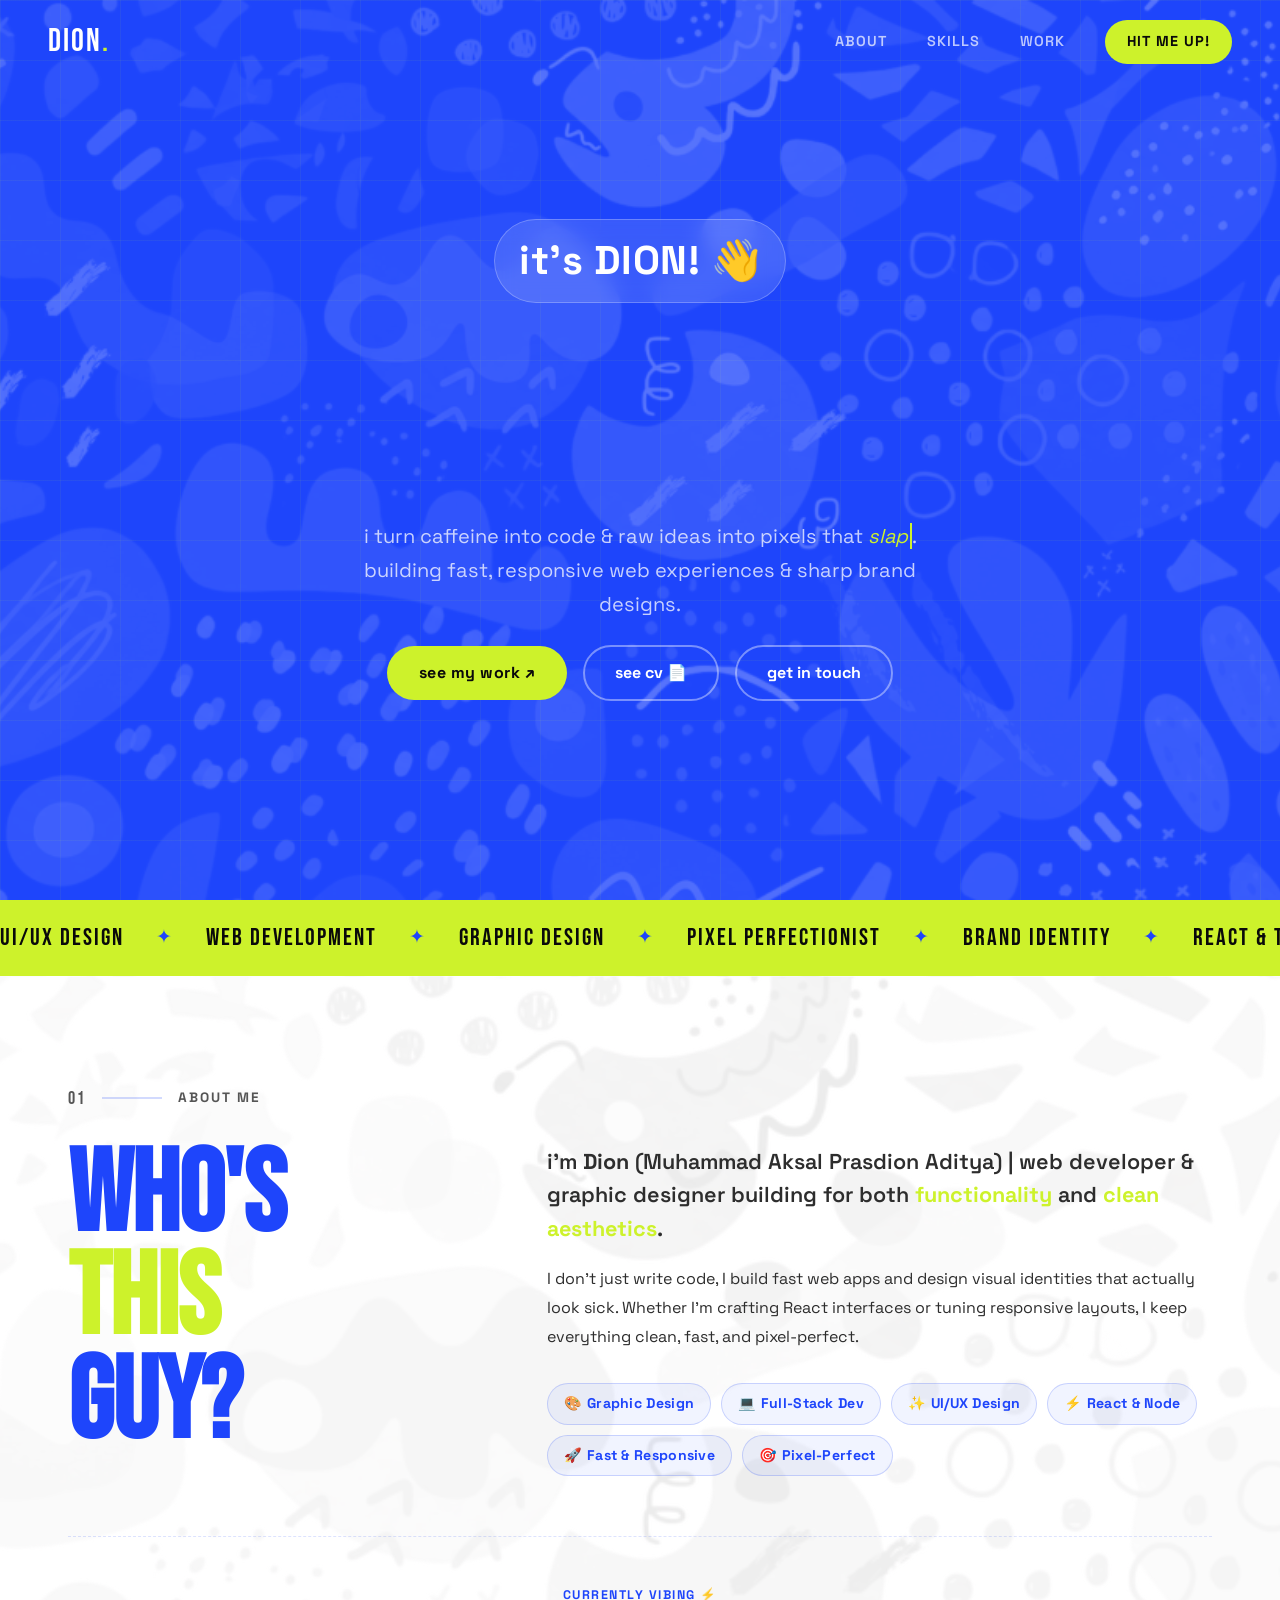
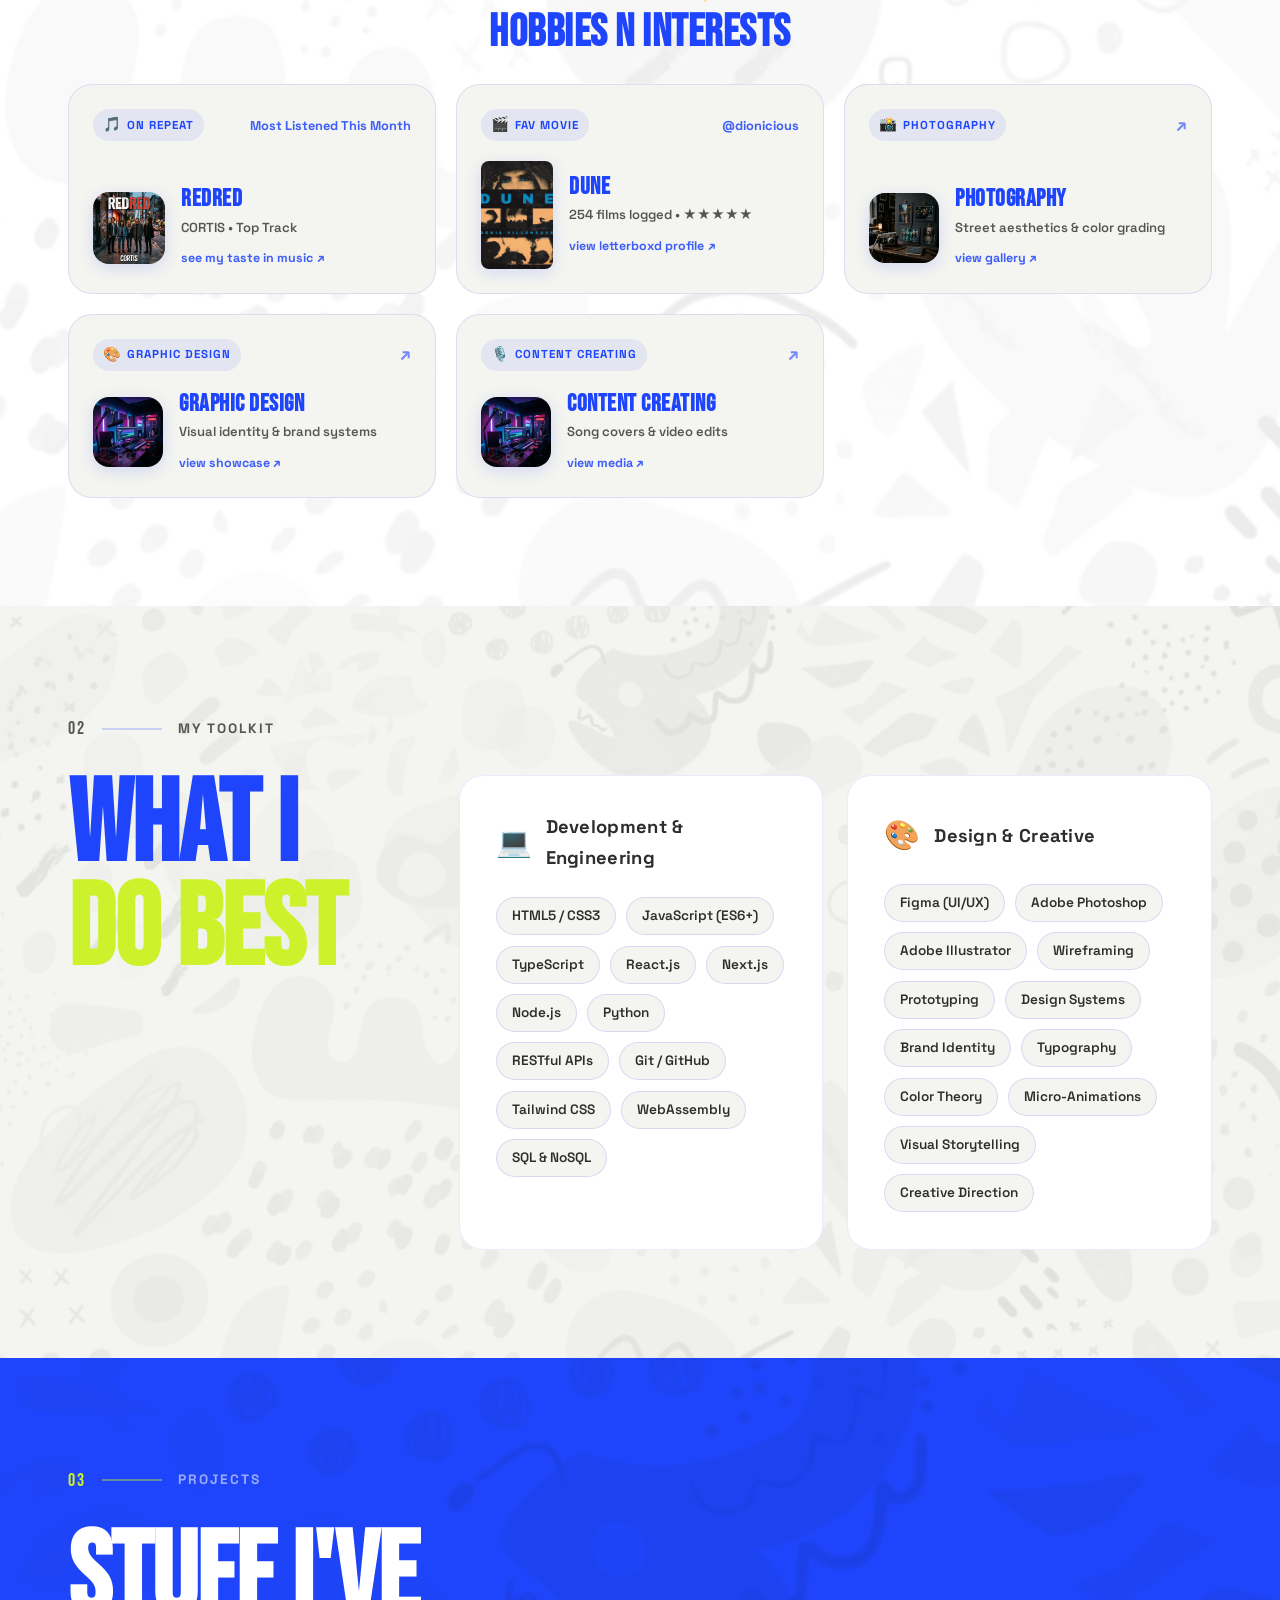
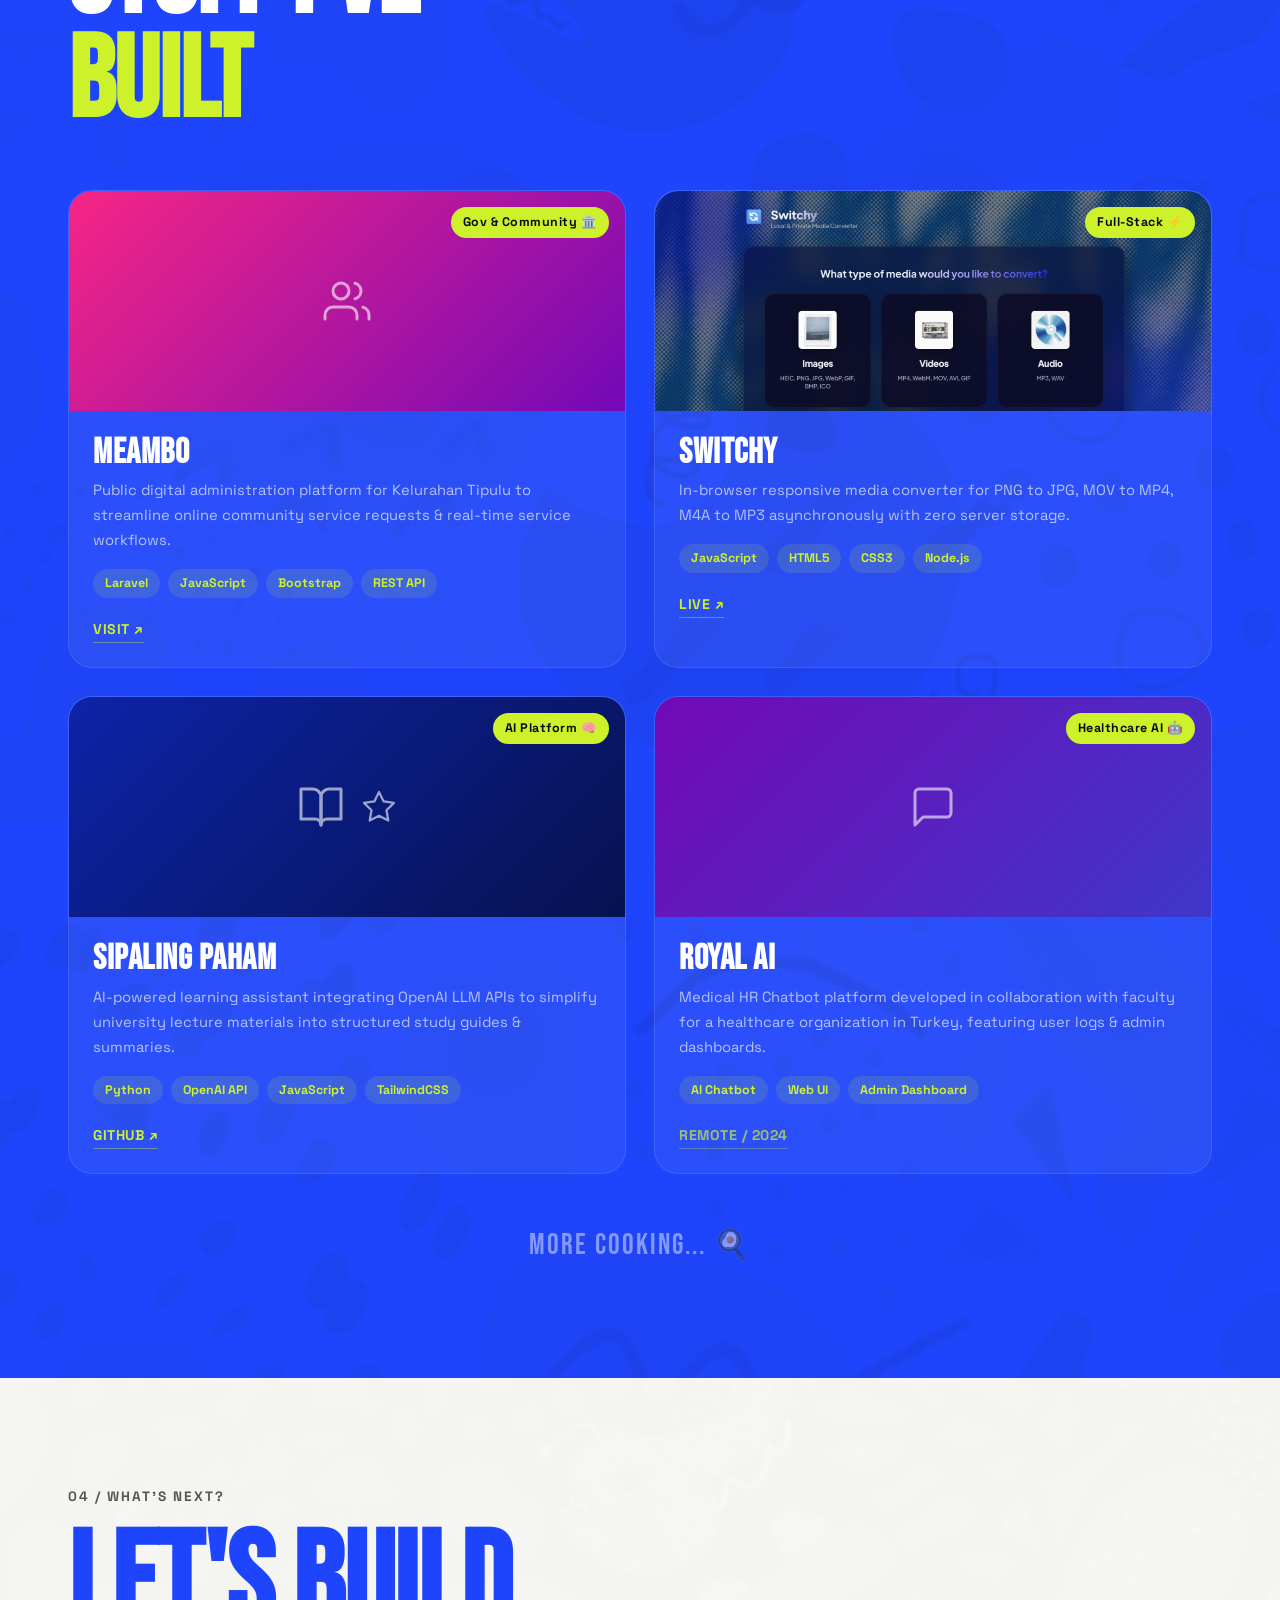
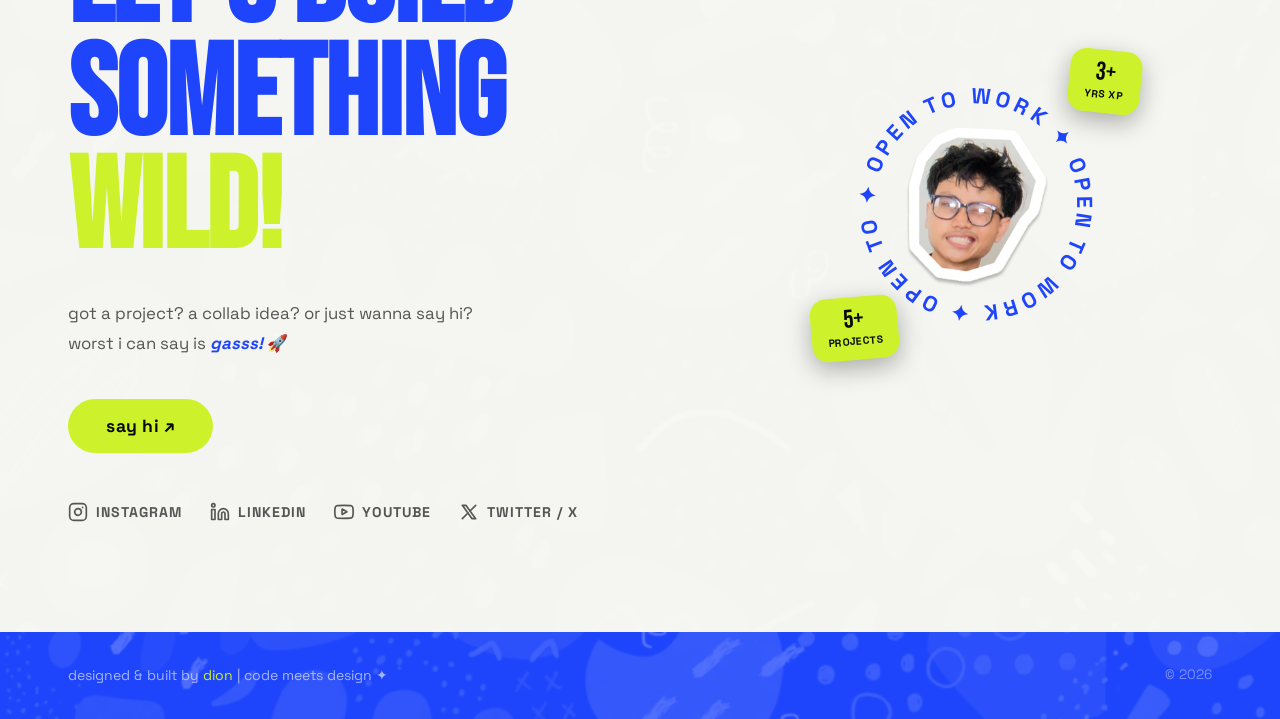
==== commit 4969895e: "feat: create CV document in HTML and PDF formats with automated generation script" ====
--- a/index.html
+++ b/index.html
@@ -92,7 +92,7 @@
         <div class="hero-inner">
             <!-- Centered: Big bold text -->
             <div class="hero-text-block">
-                <p class="hero-tag reveal-up" style="--delay:0.1s">hey, i'm dion 👋</p>
+                <p class="hero-tag reveal-up" style="--delay:0.1s">it's DION! 👋</p>
                 <h1 class="hero-headline reveal-up" style="--delay:0.2s">
                     <div class="hero-ability-box is-active" id="heroAbilityBox">
                         <div class="hero-ability-word" id="heroAbilityWord">
@@ -106,7 +106,7 @@
                 </p>
                 <div class="hero-btns reveal-up" style="--delay:0.55s">
                     <a href="#work" class="btn-lime snd-click" id="heroCtaPrimary">see my work ↗</a>
-                    <a href="cv.pdf" class="btn-ghost snd-click" id="heroCvBtn" download>see cv 📄</a>
+                    <a href="cv.pdf" class="btn-ghost snd-click" id="heroCvBtn" download="Muhammad_Aksal_Prasdion_Aditya_CV.pdf" target="_blank">see cv 📄</a>
                     <a href="#contact" class="btn-ghost snd-click" id="heroCtaSecondary">get in touch</a>
                 </div>
             </div>
@@ -363,8 +363,37 @@
             </h2>
 
             <div class="projects-grid">
-                <!-- Project 1 — Switchy (screenshot) -->
+                <!-- Project 1 — MEAMBO -->
                 <article class="project-card scroll-reveal" id="project1">
+                    <div class="project-visual project-bg-4">
+                        <div class="project-icon-grid">
+                            <svg width="48" height="48" viewBox="0 0 24 24" fill="none" stroke="currentColor"
+                                stroke-width="1.5" stroke-linecap="round" stroke-linejoin="round">
+                                <path d="M17 21v-2a4 4 0 0 0-4-4H5a4 4 0 0 0-4 4v2"></path>
+                                <circle cx="9" cy="7" r="4"></circle>
+                                <path d="M23 21v-2a4 4 0 0 0-3-3.87"></path>
+                                <path d="M16 3.13a4 4 0 0 1 0 7.75"></path>
+                            </svg>
+                        </div>
+                        <span class="project-type-tag">Gov &amp; Community 🏛️</span>
+                    </div>
+                    <div class="project-info">
+                        <h3 class="project-name">MEAMBO</h3>
+                        <p class="project-desc">Public digital administration platform for Kelurahan Tipulu to streamline online community service requests &amp; real-time service workflows.</p>
+                        <div class="project-tags">
+                            <span class="project-tag">Laravel</span>
+                            <span class="project-tag">JavaScript</span>
+                            <span class="project-tag">Bootstrap</span>
+                            <span class="project-tag">REST API</span>
+                        </div>
+                        <div class="project-links">
+                            <a href="https://meambo.id" target="_blank" rel="noopener" class="proj-link snd-click">visit ↗</a>
+                        </div>
+                    </div>
+                </article>
+
+                <!-- Project 2 — Switchy -->
+                <article class="project-card scroll-reveal" id="project2">
                     <div class="project-visual project-img-1">
                         <img src="img/switchy.jpg" alt="Switchy — Media Converter"
                             class="project-screenshot">
@@ -372,23 +401,21 @@
                     </div>
                     <div class="project-info">
                         <h3 class="project-name">Switchy</h3>
-                        <p class="project-desc">Local &amp; private in-browser media converter / handles Images, Videos
-                            &amp; Audio using WebAssembly &amp; FFmpeg. Zero server, 100% private.</p>
+                        <p class="project-desc">In-browser responsive media converter for PNG to JPG, MOV to MP4, M4A to MP3 asynchronously with zero server storage.</p>
                         <div class="project-tags">
-                            <span class="project-tag">React</span>
+                            <span class="project-tag">JavaScript</span>
+                            <span class="project-tag">HTML5</span>
+                            <span class="project-tag">CSS3</span>
                             <span class="project-tag">Node.js</span>
-                            <span class="project-tag">FFmpeg</span>
-                            <span class="project-tag">WASM</span>
                         </div>
                         <div class="project-links">
-                            <a href="#" class="proj-link snd-click">live ↗</a>
-                            <a href="#" class="proj-link snd-click">code ↗</a>
+                            <a href="https://prasdionaditya.github.io/Switchy" target="_blank" rel="noopener" class="proj-link snd-click">live ↗</a>
                         </div>
                     </div>
                 </article>
 
-                <!-- Project 2 -->
-                <article class="project-card scroll-reveal" id="project2">
+                <!-- Project 3 — SiPaling Paham -->
+                <article class="project-card scroll-reveal" id="project3">
                     <div class="project-visual project-bg-2">
                         <div class="project-icon-grid">
                             <svg width="48" height="48" viewBox="0 0 24 24" fill="none" stroke="currentColor"
@@ -406,84 +433,40 @@
                     </div>
                     <div class="project-info">
                         <h3 class="project-name">SiPaling Paham</h3>
-                        <p class="project-desc">AI-powered learning platform with dynamic study paths &amp; adaptive
-                            quiz engines.</p>
+                        <p class="project-desc">AI-powered learning assistant integrating OpenAI LLM APIs to simplify university lecture materials into structured study guides &amp; summaries.</p>
                         <div class="project-tags">
-                            <span class="project-tag">Next.js</span>
                             <span class="project-tag">Python</span>
-                            <span class="project-tag">OpenAI</span>
+                            <span class="project-tag">OpenAI API</span>
+                            <span class="project-tag">JavaScript</span>
                             <span class="project-tag">TailwindCSS</span>
                         </div>
                         <div class="project-links">
-                            <a href="#" class="proj-link snd-click">live ↗</a>
-                            <a href="#" class="proj-link snd-click">code ↗</a>
+                            <a href="https://github.com/prasdionaditya/SiPaling-Paham" target="_blank" rel="noopener" class="proj-link snd-click">github ↗</a>
                         </div>
                     </div>
                 </article>
 
-                <!-- Project 3 -->
-                <article class="project-card scroll-reveal" id="project3">
+                <!-- Project 4 — Royal AI Medical HR Chatbot -->
+                <article class="project-card scroll-reveal" id="project4">
                     <div class="project-visual project-bg-3">
                         <div class="project-icon-grid">
                             <svg width="48" height="48" viewBox="0 0 24 24" fill="none" stroke="currentColor"
                                 stroke-width="1.5" stroke-linecap="round" stroke-linejoin="round">
-                                <circle cx="12" cy="12" r="10" />
-                                <path d="M12 2a7 7 0 1 0 7 7" />
-                            </svg>
-                            <svg width="36" height="36" viewBox="0 0 24 24" fill="none" stroke="currentColor"
-                                stroke-width="1.5" stroke-linecap="round" stroke-linejoin="round">
-                                <polygon points="12 2 2 7 12 12 22 7 12 2" />
-                                <polyline points="2 17 12 22 22 17" />
-                                <polyline points="2 12 12 17 22 12" />
-                            </svg>
-                        </div>
-                        <span class="project-type-tag">Design System 🎨</span>
+                                <path d="M21 15a2 2 0 0 1-2 2H7l-4 4V5a2 2 0 0 1 2-2h14a2 2 0 0 1 2 2z"></path>
+                            </svg>
+                        </div>
+                        <span class="project-type-tag">Healthcare AI 🤖</span>
                     </div>
                     <div class="project-info">
-                        <h3 class="project-name">Aura DS</h3>
-                        <p class="project-desc">Dark-mode component library with design tokens, palettes &amp; motion
-                            guidelines.</p>
+                        <h3 class="project-name">Royal AI</h3>
+                        <p class="project-desc">Medical HR Chatbot platform developed in collaboration with faculty for a healthcare organization in Turkey, featuring user logs &amp; admin dashboards.</p>
                         <div class="project-tags">
-                            <span class="project-tag">Figma</span>
-                            <span class="project-tag">UI/UX</span>
-                            <span class="project-tag">Design System</span>
-                            <span class="project-tag">Branding</span>
+                            <span class="project-tag">AI Chatbot</span>
+                            <span class="project-tag">Web UI</span>
+                            <span class="project-tag">Admin Dashboard</span>
                         </div>
                         <div class="project-links">
-                            <a href="#" class="proj-link snd-click">figma ↗</a>
-                        </div>
-                    </div>
-                </article>
-
-                <!-- Project 4 -->
-                <article class="project-card scroll-reveal" id="project4">
-                    <div class="project-visual project-bg-4">
-                        <div class="project-icon-grid">
-                            <svg width="48" height="48" viewBox="0 0 24 24" fill="none" stroke="currentColor"
-                                stroke-width="1.5" stroke-linecap="round" stroke-linejoin="round">
-                                <rect x="2" y="3" width="20" height="14" rx="2" ry="2" />
-                                <line x1="8" y1="21" x2="16" y2="21" />
-                                <line x1="12" y1="17" x2="12" y2="21" />
-                            </svg>
-                            <svg width="36" height="36" viewBox="0 0 24 24" fill="none" stroke="currentColor"
-                                stroke-width="1.5" stroke-linecap="round" stroke-linejoin="round">
-                                <circle cx="12" cy="12" r="10" />
-                                <path d="M8 14s1.5 2 4 2 4-2 4-2" />
-                            </svg>
-                        </div>
-                        <span class="project-type-tag">Branding 🚀</span>
-                    </div>
-                    <div class="project-info">
-                        <h3 class="project-name">PixelCraft</h3>
-                        <p class="project-desc">High-energy brand identity &amp; interactive portfolio for a creative
-                            digital studio.</p>
-                        <div class="project-tags">
-                            <span class="project-tag">Graphic Design</span>
-                            <span class="project-tag">HTML/CSS</span>
-                            <span class="project-tag">Branding</span>
-                        </div>
-                        <div class="project-links">
-                            <a href="#" class="proj-link snd-click">live ↗</a>
+                            <span class="proj-link" style="opacity: 0.7;">remote / 2024</span>
                         </div>
                     </div>
                 </article>
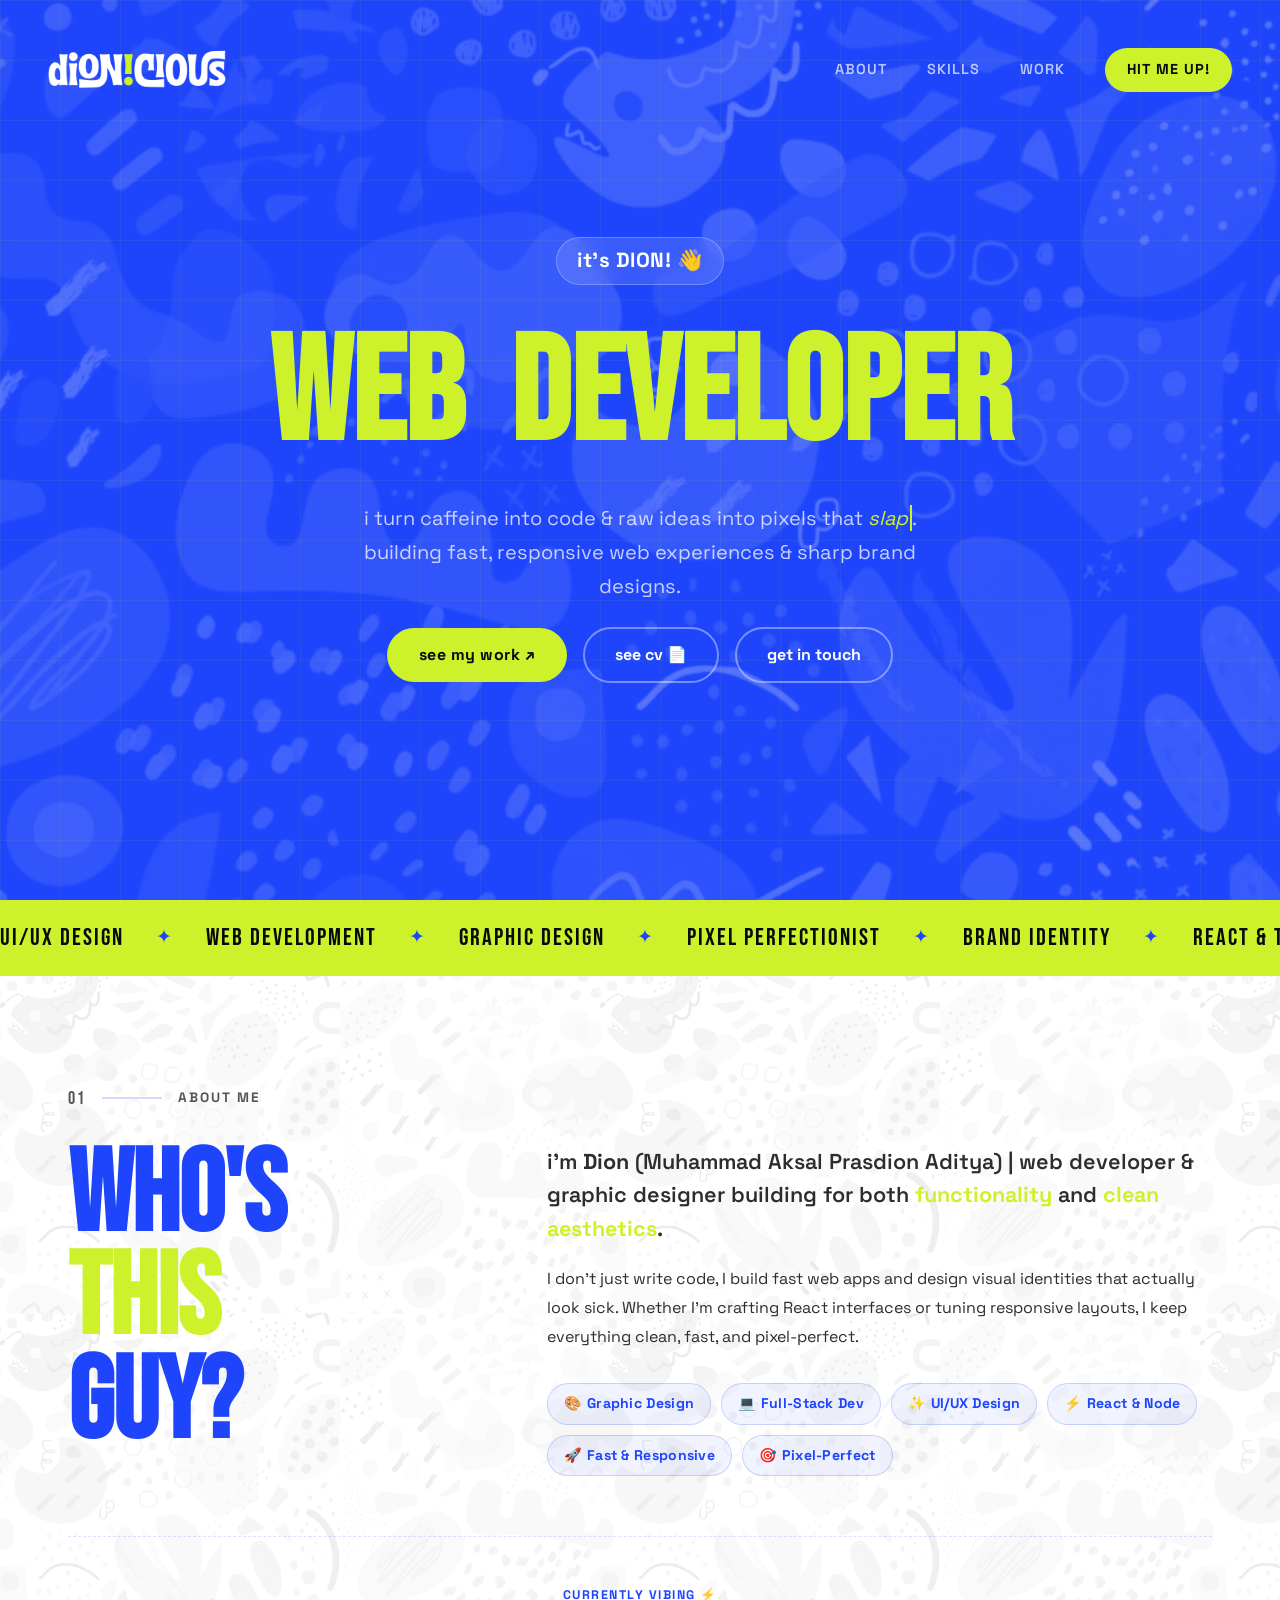
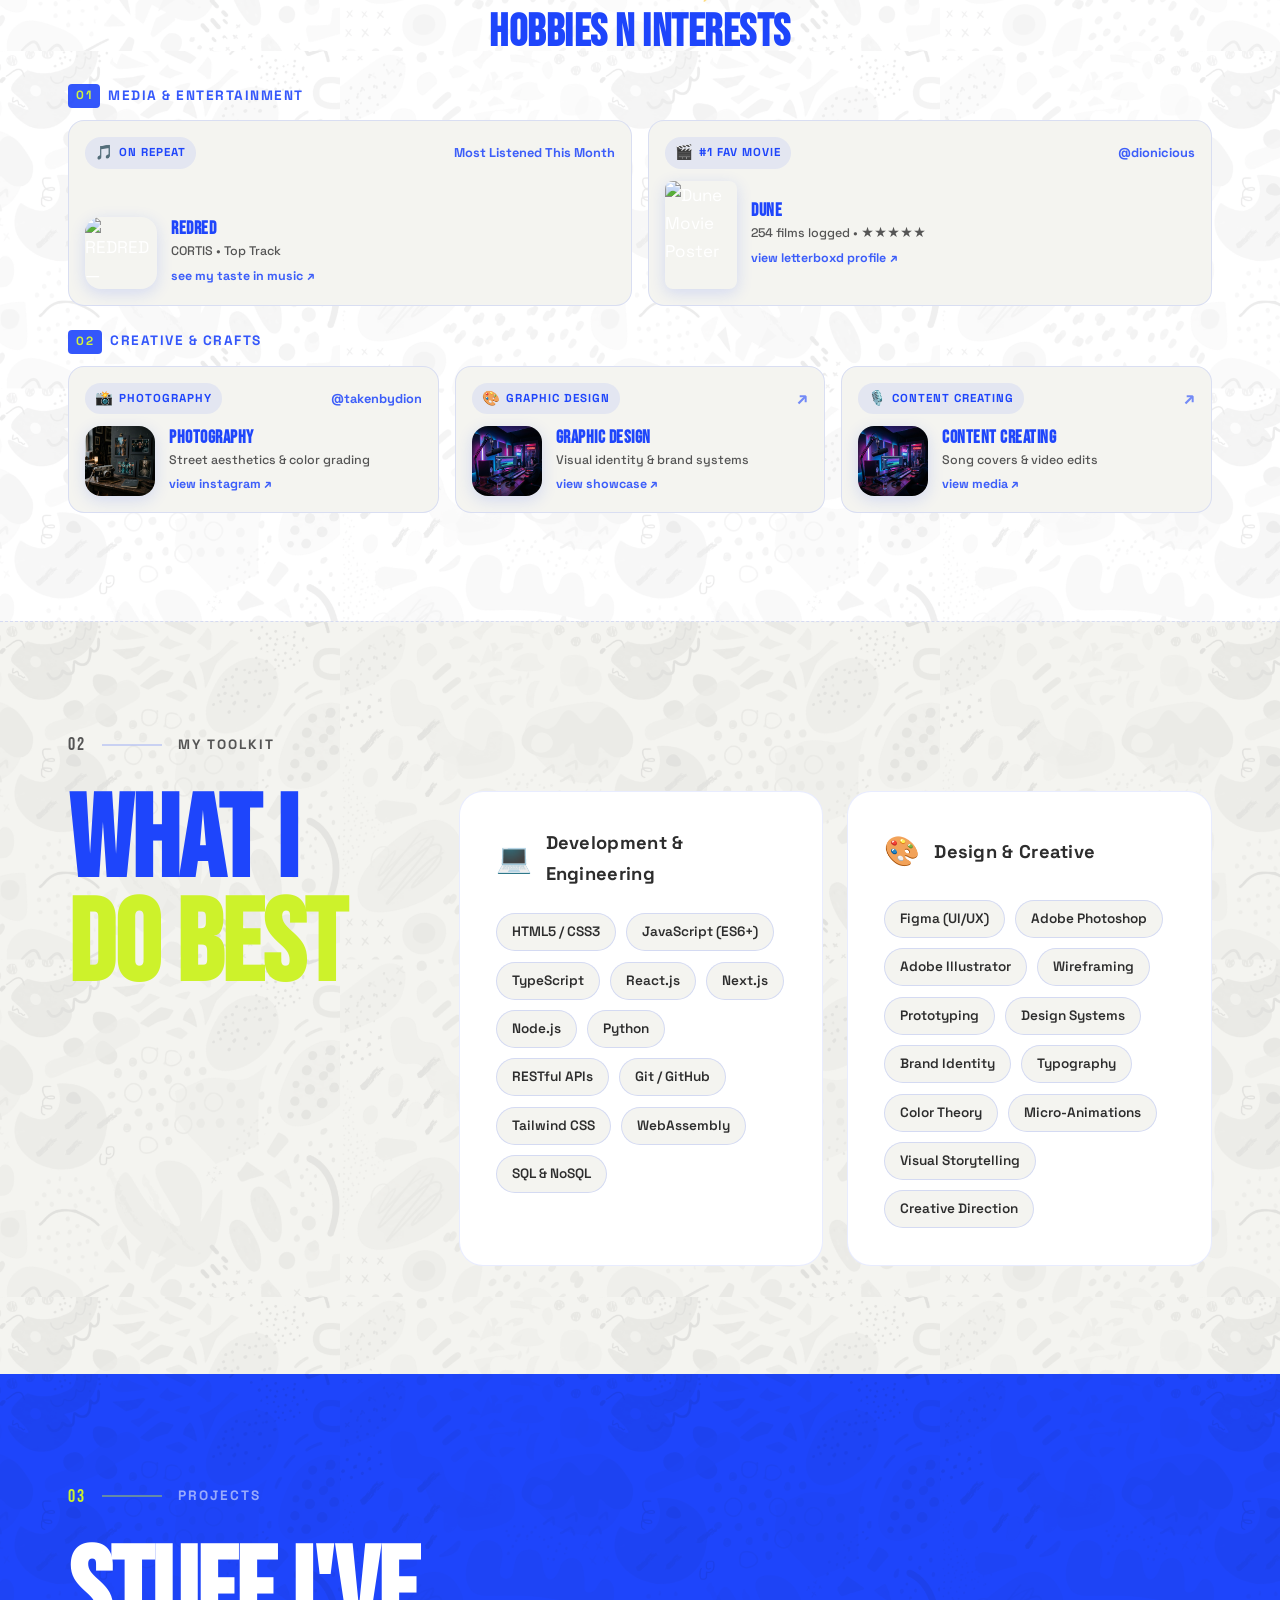
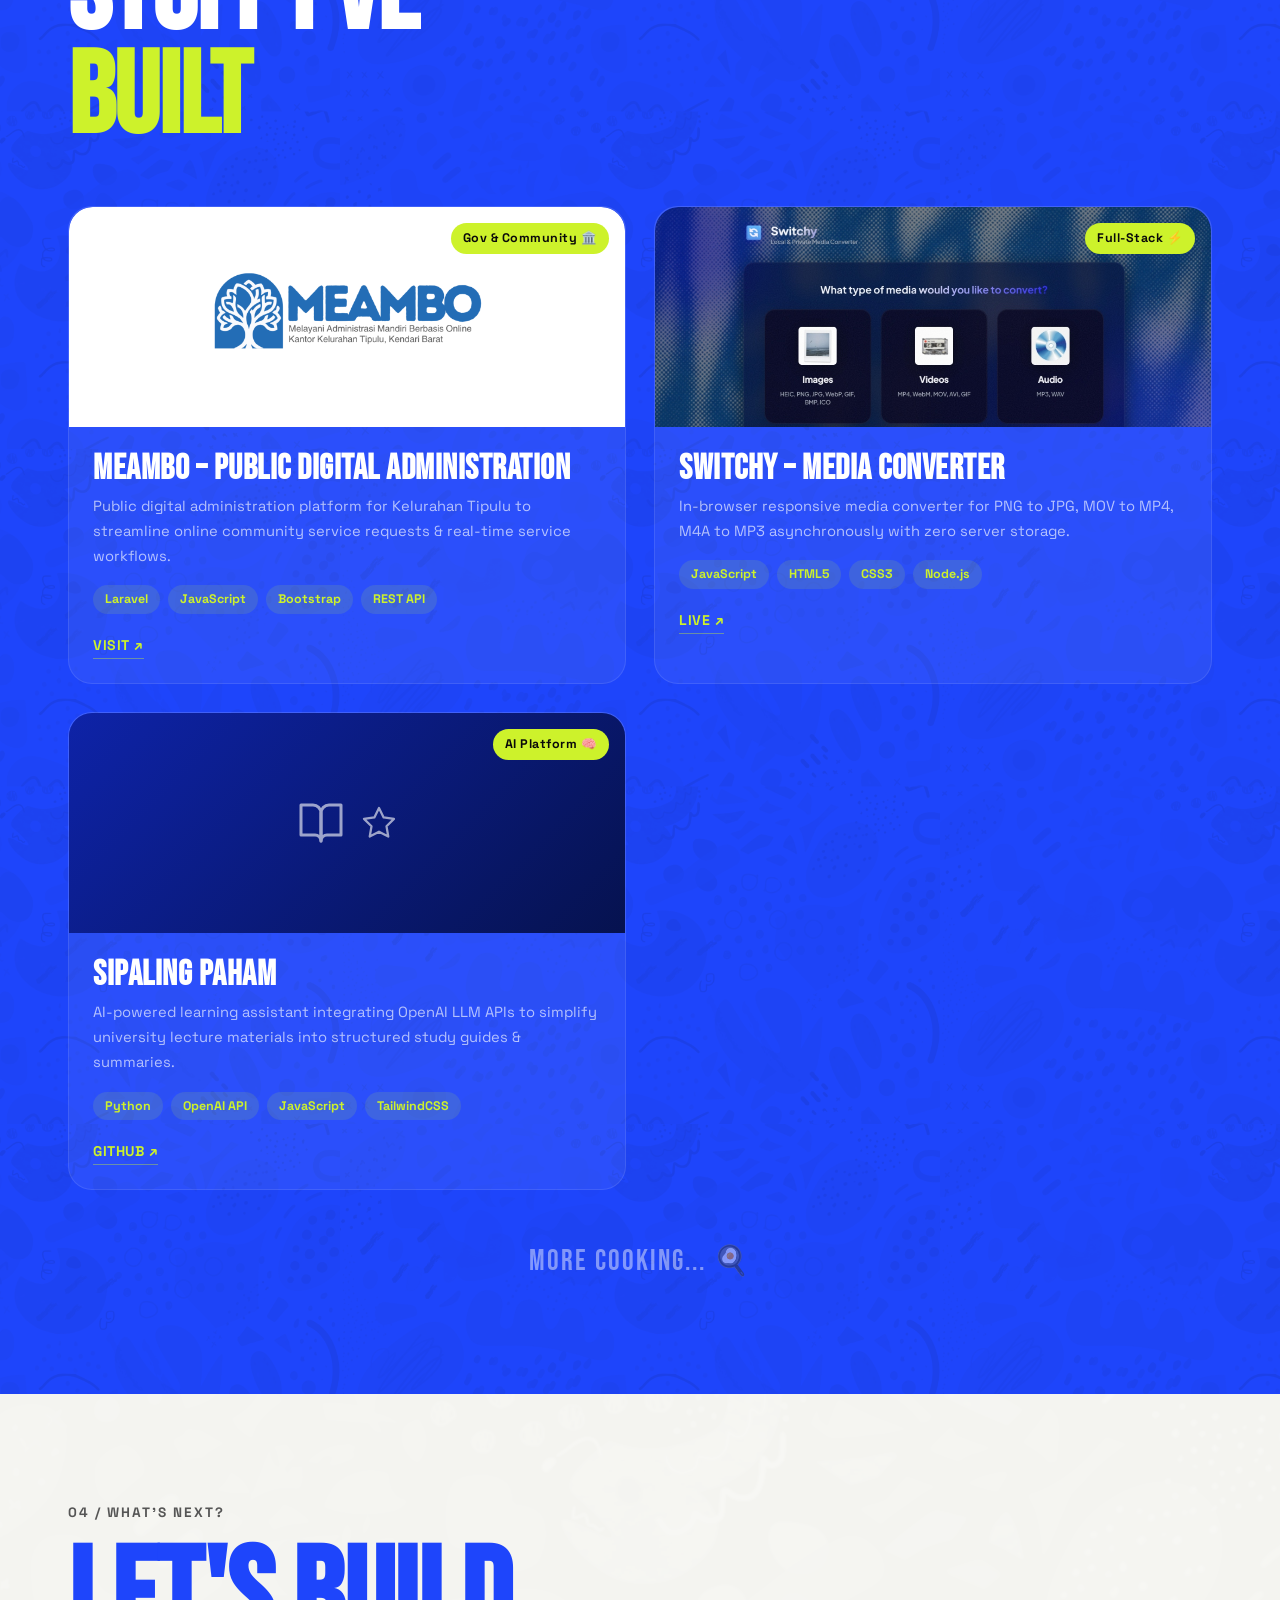
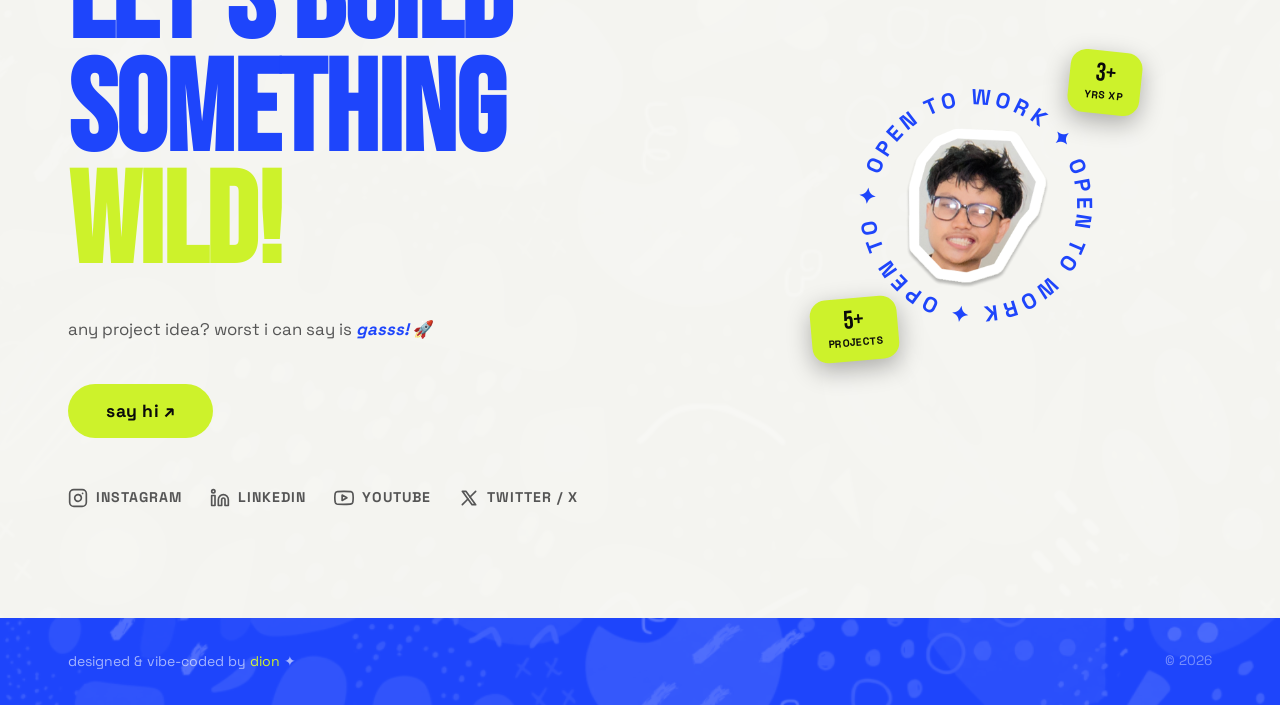
==== commit f0b0f080: "refactor: remove Letterboxd integration and project card tilt effects while updating asset files and" ====
--- a/index.html
+++ b/index.html
@@ -25,9 +25,20 @@
 
     <link rel="preconnect" href="https://fonts.googleapis.com">
     <link rel="preconnect" href="https://fonts.gstatic.com" crossorigin>
+    <link rel="preload" as="style"
+        href="https://fonts.googleapis.com/css2?family=Bebas+Neue&family=Inter:wght@400;500;600;700;800;900&family=Space+Grotesk:wght@400;500;600;700;800&family=Fira+Code:wght@400;500&display=swap">
     <link
         href="https://fonts.googleapis.com/css2?family=Bebas+Neue&family=Inter:wght@400;500;600;700;800;900&family=Space+Grotesk:wght@400;500;600;700;800&family=Fira+Code:wght@400;500&display=swap"
         rel="stylesheet">
+    <script>
+        if ('fonts' in document) {
+            document.fonts.ready.then(function () {
+                document.documentElement.classList.add('fonts-loaded');
+            });
+        } else {
+            document.documentElement.classList.add('fonts-loaded');
+        }
+    </script>
     <link rel="stylesheet" href="styles.css">
 </head>
 
@@ -53,7 +64,9 @@
 
     <!-- ============ NAVBAR ============ -->
     <nav id="navbar">
-        <a href="#" class="nav-logo">dion<span class="logo-dot">.</span></a>
+        <a href="#" class="nav-logo" aria-label="Dion Home">
+            <img src="img/logo.png" alt="Logo" class="nav-logo-img">
+        </a>
         <div class="nav-links" id="navLinks">
             <a href="#about" class="nav-link">about</a>
             <a href="#skills" class="nav-link">skills</a>
@@ -106,7 +119,8 @@
                 </p>
                 <div class="hero-btns reveal-up" style="--delay:0.55s">
                     <a href="#work" class="btn-lime snd-click" id="heroCtaPrimary">see my work ↗</a>
-                    <a href="cv.pdf" class="btn-ghost snd-click" id="heroCvBtn" download="Muhammad_Aksal_Prasdion_Aditya_CV.pdf" target="_blank">see cv 📄</a>
+                    <a href="cv.pdf" class="btn-ghost snd-click" id="heroCvBtn"
+                        download="Muhammad_Aksal_Prasdion_Aditya_CV.pdf" target="_blank">see cv 📄</a>
                     <a href="#contact" class="btn-ghost snd-click" id="heroCtaSecondary">get in touch</a>
                 </div>
             </div>
@@ -155,10 +169,14 @@
                 </div>
                 <div class="about-body-col scroll-reveal">
                     <p class="about-lead">
-                        i'm <strong>Dion</strong> (Muhammad Aksal Prasdion Aditya) | web developer &amp; graphic designer building for both <span class="lime-text fw-bold">functionality</span> and <span class="lime-text fw-bold">clean aesthetics</span>.
+                        i'm <strong>Dion</strong> (Muhammad Aksal Prasdion Aditya) | web developer &amp; graphic
+                        designer building for both <span class="lime-text fw-bold">functionality</span> and <span
+                            class="lime-text fw-bold">clean aesthetics</span>.
                     </p>
                     <p class="about-body">
-                        I don't just write code, I build fast web apps and design visual identities that actually look sick. Whether I'm crafting React interfaces or tuning responsive layouts, I keep everything clean, fast, and pixel-perfect.
+                        I don't just write code, I build fast web apps and design visual identities that actually look
+                        sick. Whether I'm crafting React interfaces or tuning responsive layouts, I keep everything
+                        clean, fast, and pixel-perfect.
                     </p>
                     <div class="about-tags">
                         <span class="about-tag snd-hover">🎨 Graphic Design</span>
@@ -171,110 +189,133 @@
                 </div>
             </div>
 
-            <!-- Hobbies & Interests -->
+            <!-- Hobbies & Interests (Seamlessly Integrated inside #about) -->
             <div class="vibing-wrap scroll-reveal">
                 <div class="vibing-header">
                     <span class="vibing-badge">CURRENTLY VIBING ⚡</span>
                     <h3 class="vibing-title">HOBBIES N INTERESTS</h3>
                 </div>
-                <div class="vibing-grid">
-                    <!-- Spotify / Music Card (Matching Letterboxd format) -->
-                    <div class="vibing-card music-card snd-hover">
-                        <div class="vibing-card-top">
-                            <div class="vibing-badge-pill">
-                                <span class="vibing-icon">🎵</span>
-                                <span class="vibing-tag">ON REPEAT</span>
-                            </div>
-                            <span class="music-handle" style="font-size: 0.8rem; font-weight: 700; color: var(--blue); opacity: 0.85;">Most Listened This Month</span>
-                        </div>
-                        <div class="vibing-body">
-                            <img src="img/cortis_redred.png" alt="REDRED — CORTIS Album Cover" class="vibing-poster music-poster">
-                            <div class="vibing-content">
-                                <h4 class="vibing-track">REDRED</h4>
-                                <p class="vibing-artist">CORTIS • Top Track</p>
-                                <a href="https://open.spotify.com/user/31xl4dkmwqq6nwcu4isdaotls6rm" target="_blank" rel="noopener"
-                                    class="vibing-link snd-click" id="spotifyTrackBtn">
-                                    <span>see my taste in music</span> ↗
-                                </a>
-                            </div>
-                        </div>
-                    </div>
-
-                    <!-- Fav Movie Card -->
-                    <div class="vibing-card movie-card snd-hover">
-                        <div class="vibing-card-top">
-                            <div class="vibing-badge-pill">
-                                <span class="vibing-icon">🎬</span>
-                                <span class="vibing-tag">Fav Movie</span>
-                            </div>
-                            <span class="letterboxd-handle" style="font-size: 0.8rem; font-weight: 700; color: var(--blue); opacity: 0.85;">@dionicious</span>
-                        </div>
-                        <div class="vibing-body">
-                            <img src="img/dune.png" alt="Dune Movie Poster" class="vibing-poster">
-                            <div class="vibing-content">
-                                <h4 class="vibing-track">Dune</h4>
-                                <p class="vibing-artist">254 films logged • ★★★★★</p>
-                                <a href="https://letterboxd.com/dionicious/" target="_blank" rel="noopener"
-                                    class="vibing-link snd-click" id="letterboxdProfileBtn">
-                                    <span>view letterboxd profile</span> ↗
-                                </a>
-                            </div>
-                        </div>
-                    </div>
-
-                    <!-- Photography Card (Individual) -->
-                    <div class="vibing-card hobby-single-card snd-hover snd-click" data-hobby="photo" role="button" tabindex="0">
-                        <div class="vibing-card-top">
-                            <div class="vibing-badge-pill">
-                                <span class="vibing-icon">📸</span>
-                                <span class="vibing-tag">Photography</span>
-                            </div>
-                            <span class="hobby-arrow" style="font-size: 1.1rem; font-weight: 700; color: var(--blue); transition: transform var(--t-fast);">↗</span>
-                        </div>
-                        <div class="vibing-body">
-                            <img src="img/hobby_photo.png" alt="Photography" class="vibing-poster hobby-card-thumb">
-                            <div class="vibing-content">
-                                <h4 class="vibing-track">Photography</h4>
-                                <p class="vibing-artist">Street aesthetics &amp; color grading</p>
-                                <span class="vibing-link">view gallery ↗</span>
-                            </div>
-                        </div>
-                    </div>
-
-                    <!-- Graphic Design Card (Individual) -->
-                    <div class="vibing-card hobby-single-card snd-hover snd-click" data-hobby="design" role="button" tabindex="0">
-                        <div class="vibing-card-top">
-                            <div class="vibing-badge-pill">
-                                <span class="vibing-icon">🎨</span>
-                                <span class="vibing-tag">Graphic Design</span>
-                            </div>
-                            <span class="hobby-arrow" style="font-size: 1.1rem; font-weight: 700; color: var(--blue); transition: transform var(--t-fast);">↗</span>
-                        </div>
-                        <div class="vibing-body">
-                            <img src="img/hobby_content.png" alt="Graphic Design" class="vibing-poster hobby-card-thumb">
-                            <div class="vibing-content">
-                                <h4 class="vibing-track">Graphic Design</h4>
-                                <p class="vibing-artist">Visual identity &amp; brand systems</p>
-                                <span class="vibing-link">view showcase ↗</span>
-                            </div>
-                        </div>
-                    </div>
-
-                    <!-- Content Creating Card (Individual) -->
-                    <div class="vibing-card hobby-single-card snd-hover snd-click" data-hobby="content" role="button" tabindex="0">
-                        <div class="vibing-card-top">
-                            <div class="vibing-badge-pill">
-                                <span class="vibing-icon">🎙️</span>
-                                <span class="vibing-tag">Content Creating</span>
-                            </div>
-                            <span class="hobby-arrow" style="font-size: 1.1rem; font-weight: 700; color: var(--blue); transition: transform var(--t-fast);">↗</span>
-                        </div>
-                        <div class="vibing-body">
-                            <img src="img/hobby_content.png" alt="Content Creating" class="vibing-poster hobby-card-thumb">
-                            <div class="vibing-content">
-                                <h4 class="vibing-track">Content Creating</h4>
-                                <p class="vibing-artist">Song covers &amp; video edits</p>
-                                <span class="vibing-link">view media ↗</span>
+
+                <!-- Sub-section 1: Media & Entertainment -->
+                <div class="vibing-subsection">
+                    <h4 class="vibing-sub-title"><span>01</span> Media &amp; Entertainment</h4>
+                    <div class="vibing-grid vibing-grid-media">
+                        <!-- Spotify / Music Card -->
+                        <div class="vibing-card music-card snd-hover">
+                            <div class="vibing-card-top">
+                                <div class="vibing-badge-pill">
+                                    <span class="vibing-icon">🎵</span>
+                                    <span class="vibing-tag">ON REPEAT</span>
+                                </div>
+                                <span class="music-handle"
+                                    style="font-size: 0.8rem; font-weight: 700; color: var(--blue); opacity: 0.85;">Most
+                                    Listened This Month</span>
+                            </div>
+                            <div class="vibing-body">
+                                <img src="img/cortis_redred.png" alt="REDRED — CORTIS Album Cover"
+                                    class="vibing-poster music-poster">
+                                <div class="vibing-content">
+                                    <h4 class="vibing-track">REDRED</h4>
+                                    <p class="vibing-artist">CORTIS • Top Track</p>
+                                    <a href="https://open.spotify.com/user/31xl4dkmwqq6nwcu4isdaotls6rm" target="_blank"
+                                        rel="noopener" class="vibing-link snd-click" id="spotifyTrackBtn">
+                                        <span>see my taste in music</span> ↗
+                                    </a>
+                                </div>
+                            </div>
+                        </div>
+
+                        <!-- Fav Movie Card (Real Letterboxd Poster) -->
+                        <div class="vibing-card movie-card snd-hover">
+                            <div class="vibing-card-top">
+                                <div class="vibing-badge-pill">
+                                    <span class="vibing-icon">🎬</span>
+                                    <span class="vibing-tag">#1 Fav Movie</span>
+                                </div>
+                                <span class="letterboxd-handle"
+                                    style="font-size: 0.8rem; font-weight: 700; color: var(--blue); opacity: 0.85;">@dionicious</span>
+                            </div>
+                            <div class="vibing-body">
+                                <img src="https://i.pinimg.com/1200x/2a/e6/95/2ae695f614daae6926efe0d1efbddf01.jpg" alt="Dune Movie Poster" class="vibing-poster">
+                                <div class="vibing-content">
+                                    <h4 class="vibing-track">Dune</h4>
+                                    <p class="vibing-artist">254 films logged • ★★★★★</p>
+                                    <a href="https://letterboxd.com/dionicious/" target="_blank" rel="noopener"
+                                        class="vibing-link snd-click" id="letterboxdProfileBtn">
+                                        <span>view letterboxd profile</span> ↗
+                                    </a>
+                                </div>
+                            </div>
+                        </div>
+                    </div>
+                </div>
+
+                <!-- Sub-section 2: Creative & Crafts -->
+                <div class="vibing-subsection">
+                    <h4 class="vibing-sub-title"><span>02</span> Creative &amp; Crafts</h4>
+                    <div class="vibing-grid vibing-grid-creative">
+                        <!-- Photography Card (Integrated with Instagram @takenbydion) -->
+                        <a href="https://instagram.com/takenbydion" target="_blank" rel="noopener"
+                            class="vibing-card hobby-single-card snd-hover snd-click" style="text-decoration: none;">
+                            <div class="vibing-card-top">
+                                <div class="vibing-badge-pill">
+                                    <span class="vibing-icon">📸</span>
+                                    <span class="vibing-tag">Photography</span>
+                                </div>
+                                <span class="instagram-handle"
+                                    style="font-size: 0.8rem; font-weight: 700; color: var(--blue); opacity: 0.85;">@takenbydion</span>
+                            </div>
+                            <div class="vibing-body">
+                                <img src="img/hobby_photo.png" alt="Photography" class="vibing-poster hobby-card-thumb">
+                                <div class="vibing-content">
+                                    <h4 class="vibing-track">Photography</h4>
+                                    <p class="vibing-artist">Street aesthetics &amp; color grading</p>
+                                    <span class="vibing-link">view instagram ↗</span>
+                                </div>
+                            </div>
+                        </a>
+
+                        <!-- Graphic Design Card -->
+                        <div class="vibing-card hobby-single-card snd-hover snd-click" data-hobby="design" role="button"
+                            tabindex="0">
+                            <div class="vibing-card-top">
+                                <div class="vibing-badge-pill">
+                                    <span class="vibing-icon">🎨</span>
+                                    <span class="vibing-tag">Graphic Design</span>
+                                </div>
+                                <span class="hobby-arrow"
+                                    style="font-size: 1.1rem; font-weight: 700; color: var(--blue); transition: transform var(--t-fast);">↗</span>
+                            </div>
+                            <div class="vibing-body">
+                                <img src="img/hobby_content.png" alt="Graphic Design"
+                                    class="vibing-poster hobby-card-thumb">
+                                <div class="vibing-content">
+                                    <h4 class="vibing-track">Graphic Design</h4>
+                                    <p class="vibing-artist">Visual identity &amp; brand systems</p>
+                                    <span class="vibing-link">view showcase ↗</span>
+                                </div>
+                            </div>
+                        </div>
+
+                        <!-- Content Creating Card -->
+                        <div class="vibing-card hobby-single-card snd-hover snd-click" data-hobby="content"
+                            role="button" tabindex="0">
+                            <div class="vibing-card-top">
+                                <div class="vibing-badge-pill">
+                                    <span class="vibing-icon">🎙️</span>
+                                    <span class="vibing-tag">Content Creating</span>
+                                </div>
+                                <span class="hobby-arrow"
+                                    style="font-size: 1.1rem; font-weight: 700; color: var(--blue); transition: transform var(--t-fast);">↗</span>
+                            </div>
+                            <div class="vibing-body">
+                                <img src="img/hobby_content.png" alt="Content Creating"
+                                    class="vibing-poster hobby-card-thumb">
+                                <div class="vibing-content">
+                                    <h4 class="vibing-track">Content Creating</h4>
+                                    <p class="vibing-artist">Song covers &amp; video edits</p>
+                                    <span class="vibing-link">view media ↗</span>
+                                </div>
                             </div>
                         </div>
                     </div>
@@ -308,18 +349,34 @@
                             <h3 class="skill-block-title">Development &amp; Engineering</h3>
                         </div>
                         <div class="skill-pills">
-                            <span class="skill-pill snd-hover" data-tooltip="Semantic HTML5 structure &amp; modern CSS3 animations">HTML5 / CSS3</span>
-                            <span class="skill-pill snd-hover" data-tooltip="Modern ES6+ syntax, async/await &amp; DOM manipulation">JavaScript (ES6+)</span>
-                            <span class="skill-pill snd-hover" data-tooltip="Type-safe codebases &amp; scalable architecture">TypeScript</span>
-                            <span class="skill-pill snd-hover" data-tooltip="Component-driven UIs, custom hooks &amp; state management">React.js</span>
-                            <span class="skill-pill snd-hover" data-tooltip="Server-side rendering, App Router &amp; SEO optimization">Next.js</span>
-                            <span class="skill-pill snd-hover" data-tooltip="RESTful backend services &amp; asynchronous I/O">Node.js</span>
-                            <span class="skill-pill snd-hover" data-tooltip="Data automation, scripting &amp; backend logic">Python</span>
-                            <span class="skill-pill snd-hover" data-tooltip="Designing &amp; consuming JSON REST APIs">RESTful APIs</span>
-                            <span class="skill-pill snd-hover" data-tooltip="Version control, branching &amp; collaboration workflows">Git / GitHub</span>
-                            <span class="skill-pill snd-hover" data-tooltip="Utility-first styling &amp; rapid responsive UI design">Tailwind CSS</span>
-                            <span class="skill-pill snd-hover" data-tooltip="In-browser high-performance computing &amp; WebAssembly">WebAssembly</span>
-                            <span class="skill-pill snd-hover" data-tooltip="Database schema design with PostgreSQL &amp; MongoDB">SQL &amp; NoSQL</span>
+                            <span class="skill-pill snd-hover"
+                                data-tooltip="Semantic HTML5 structure &amp; modern CSS3 animations">HTML5 / CSS3</span>
+                            <span class="skill-pill snd-hover"
+                                data-tooltip="Modern ES6+ syntax, async/await &amp; DOM manipulation">JavaScript
+                                (ES6+)</span>
+                            <span class="skill-pill snd-hover"
+                                data-tooltip="Type-safe codebases &amp; scalable architecture">TypeScript</span>
+                            <span class="skill-pill snd-hover"
+                                data-tooltip="Component-driven UIs, custom hooks &amp; state management">React.js</span>
+                            <span class="skill-pill snd-hover"
+                                data-tooltip="Server-side rendering, App Router &amp; SEO optimization">Next.js</span>
+                            <span class="skill-pill snd-hover"
+                                data-tooltip="RESTful backend services &amp; asynchronous I/O">Node.js</span>
+                            <span class="skill-pill snd-hover"
+                                data-tooltip="Data automation, scripting &amp; backend logic">Python</span>
+                            <span class="skill-pill snd-hover"
+                                data-tooltip="Designing &amp; consuming JSON REST APIs">RESTful APIs</span>
+                            <span class="skill-pill snd-hover"
+                                data-tooltip="Version control, branching &amp; collaboration workflows">Git /
+                                GitHub</span>
+                            <span class="skill-pill snd-hover"
+                                data-tooltip="Utility-first styling &amp; rapid responsive UI design">Tailwind
+                                CSS</span>
+                            <span class="skill-pill snd-hover"
+                                data-tooltip="In-browser high-performance computing &amp; WebAssembly">WebAssembly</span>
+                            <span class="skill-pill snd-hover"
+                                data-tooltip="Database schema design with PostgreSQL &amp; MongoDB">SQL &amp;
+                                NoSQL</span>
                         </div>
                     </div>
 
@@ -329,18 +386,36 @@
                             <h3 class="skill-block-title">Design &amp; Creative</h3>
                         </div>
                         <div class="skill-pills">
-                            <span class="skill-pill snd-hover" data-tooltip="Interactive prototypes, auto-layout &amp; design systems">Figma (UI/UX)</span>
-                            <span class="skill-pill snd-hover" data-tooltip="Photo retouching, image manipulation &amp; posters">Adobe Photoshop</span>
-                            <span class="skill-pill snd-hover" data-tooltip="Vector graphics, logo craft &amp; custom iconography">Adobe Illustrator</span>
-                            <span class="skill-pill snd-hover" data-tooltip="User flow mapping &amp; low-fidelity structural layouts">Wireframing</span>
-                            <span class="skill-pill snd-hover" data-tooltip="Interactive micro-interactions &amp; user testing">Prototyping</span>
-                            <span class="skill-pill snd-hover" data-tooltip="Reusable component libraries, tokens &amp; UI guidelines">Design Systems</span>
-                            <span class="skill-pill snd-hover" data-tooltip="Logo design, visual assets &amp; brand guidelines">Brand Identity</span>
-                            <span class="skill-pill snd-hover" data-tooltip="Font pairing, hierarchy &amp; custom display typography">Typography</span>
-                            <span class="skill-pill snd-hover" data-tooltip="Harmonious color palettes &amp; contrast accessibility">Color Theory</span>
-                            <span class="skill-pill snd-hover" data-tooltip="CSS keyframes, smooth hover effects &amp; UI motion">Micro-Animations</span>
-                            <span class="skill-pill snd-hover" data-tooltip="Narrative framing for digital &amp; print layouts">Visual Storytelling</span>
-                            <span class="skill-pill snd-hover" data-tooltip="Guiding visual aesthetics from concept to production">Creative Direction</span>
+                            <span class="skill-pill snd-hover"
+                                data-tooltip="Interactive prototypes, auto-layout &amp; design systems">Figma
+                                (UI/UX)</span>
+                            <span class="skill-pill snd-hover"
+                                data-tooltip="Photo retouching, image manipulation &amp; posters">Adobe Photoshop</span>
+                            <span class="skill-pill snd-hover"
+                                data-tooltip="Vector graphics, logo craft &amp; custom iconography">Adobe
+                                Illustrator</span>
+                            <span class="skill-pill snd-hover"
+                                data-tooltip="User flow mapping &amp; low-fidelity structural layouts">Wireframing</span>
+                            <span class="skill-pill snd-hover"
+                                data-tooltip="Interactive micro-interactions &amp; user testing">Prototyping</span>
+                            <span class="skill-pill snd-hover"
+                                data-tooltip="Reusable component libraries, tokens &amp; UI guidelines">Design
+                                Systems</span>
+                            <span class="skill-pill snd-hover"
+                                data-tooltip="Logo design, visual assets &amp; brand guidelines">Brand Identity</span>
+                            <span class="skill-pill snd-hover"
+                                data-tooltip="Font pairing, hierarchy &amp; custom display typography">Typography</span>
+                            <span class="skill-pill snd-hover"
+                                data-tooltip="Harmonious color palettes &amp; contrast accessibility">Color
+                                Theory</span>
+                            <span class="skill-pill snd-hover"
+                                data-tooltip="CSS keyframes, smooth hover effects &amp; UI motion">Micro-Animations</span>
+                            <span class="skill-pill snd-hover"
+                                data-tooltip="Narrative framing for digital &amp; print layouts">Visual
+                                Storytelling</span>
+                            <span class="skill-pill snd-hover"
+                                data-tooltip="Guiding visual aesthetics from concept to production">Creative
+                                Direction</span>
                         </div>
                     </div>
                 </div>
@@ -365,21 +440,15 @@
             <div class="projects-grid">
                 <!-- Project 1 — MEAMBO -->
                 <article class="project-card scroll-reveal" id="project1">
-                    <div class="project-visual project-bg-4">
-                        <div class="project-icon-grid">
-                            <svg width="48" height="48" viewBox="0 0 24 24" fill="none" stroke="currentColor"
-                                stroke-width="1.5" stroke-linecap="round" stroke-linejoin="round">
-                                <path d="M17 21v-2a4 4 0 0 0-4-4H5a4 4 0 0 0-4 4v2"></path>
-                                <circle cx="9" cy="7" r="4"></circle>
-                                <path d="M23 21v-2a4 4 0 0 0-3-3.87"></path>
-                                <path d="M16 3.13a4 4 0 0 1 0 7.75"></path>
-                            </svg>
-                        </div>
+                    <div class="project-visual project-img-meambo">
+                        <img src="img/meambo.png" alt="MEAMBO — Kelurahan Tipulu Platform"
+                            class="project-screenshot-meambo">
                         <span class="project-type-tag">Gov &amp; Community 🏛️</span>
                     </div>
                     <div class="project-info">
-                        <h3 class="project-name">MEAMBO</h3>
-                        <p class="project-desc">Public digital administration platform for Kelurahan Tipulu to streamline online community service requests &amp; real-time service workflows.</p>
+                        <h3 class="project-name">MEAMBO – Public Digital Administration</h3>
+                        <p class="project-desc">Public digital administration platform for Kelurahan Tipulu to
+                            streamline online community service requests &amp; real-time service workflows.</p>
                         <div class="project-tags">
                             <span class="project-tag">Laravel</span>
                             <span class="project-tag">JavaScript</span>
@@ -387,7 +456,8 @@
                             <span class="project-tag">REST API</span>
                         </div>
                         <div class="project-links">
-                            <a href="https://meambo.id" target="_blank" rel="noopener" class="proj-link snd-click">visit ↗</a>
+                            <a href="https://meambo.id" target="_blank" rel="noopener" class="proj-link snd-click">visit
+                                ↗</a>
                         </div>
                     </div>
                 </article>
@@ -395,13 +465,13 @@
                 <!-- Project 2 — Switchy -->
                 <article class="project-card scroll-reveal" id="project2">
                     <div class="project-visual project-img-1">
-                        <img src="img/switchy.jpg" alt="Switchy — Media Converter"
-                            class="project-screenshot">
+                        <img src="img/switchy.jpg" alt="Switchy — Media Converter" class="project-screenshot">
                         <span class="project-type-tag">Full-Stack ⚡</span>
                     </div>
                     <div class="project-info">
-                        <h3 class="project-name">Switchy</h3>
-                        <p class="project-desc">In-browser responsive media converter for PNG to JPG, MOV to MP4, M4A to MP3 asynchronously with zero server storage.</p>
+                        <h3 class="project-name">Switchy – Media Converter</h3>
+                        <p class="project-desc">In-browser responsive media converter for PNG to JPG, MOV to MP4, M4A to
+                            MP3 asynchronously with zero server storage.</p>
                         <div class="project-tags">
                             <span class="project-tag">JavaScript</span>
                             <span class="project-tag">HTML5</span>
@@ -409,7 +479,8 @@
                             <span class="project-tag">Node.js</span>
                         </div>
                         <div class="project-links">
-                            <a href="https://prasdionaditya.github.io/Switchy" target="_blank" rel="noopener" class="proj-link snd-click">live ↗</a>
+                            <a href="https://prasdionaditya.github.io/Switchy" target="_blank" rel="noopener"
+                                class="proj-link snd-click">live ↗</a>
                         </div>
                     </div>
                 </article>
@@ -433,7 +504,8 @@
                     </div>
                     <div class="project-info">
                         <h3 class="project-name">SiPaling Paham</h3>
-                        <p class="project-desc">AI-powered learning assistant integrating OpenAI LLM APIs to simplify university lecture materials into structured study guides &amp; summaries.</p>
+                        <p class="project-desc">AI-powered learning assistant integrating OpenAI LLM APIs to simplify
+                            university lecture materials into structured study guides &amp; summaries.</p>
                         <div class="project-tags">
                             <span class="project-tag">Python</span>
                             <span class="project-tag">OpenAI API</span>
@@ -441,32 +513,8 @@
                             <span class="project-tag">TailwindCSS</span>
                         </div>
                         <div class="project-links">
-                            <a href="https://github.com/prasdionaditya/SiPaling-Paham" target="_blank" rel="noopener" class="proj-link snd-click">github ↗</a>
-                        </div>
-                    </div>
-                </article>
-
-                <!-- Project 4 — Royal AI Medical HR Chatbot -->
-                <article class="project-card scroll-reveal" id="project4">
-                    <div class="project-visual project-bg-3">
-                        <div class="project-icon-grid">
-                            <svg width="48" height="48" viewBox="0 0 24 24" fill="none" stroke="currentColor"
-                                stroke-width="1.5" stroke-linecap="round" stroke-linejoin="round">
-                                <path d="M21 15a2 2 0 0 1-2 2H7l-4 4V5a2 2 0 0 1 2-2h14a2 2 0 0 1 2 2z"></path>
-                            </svg>
-                        </div>
-                        <span class="project-type-tag">Healthcare AI 🤖</span>
-                    </div>
-                    <div class="project-info">
-                        <h3 class="project-name">Royal AI</h3>
-                        <p class="project-desc">Medical HR Chatbot platform developed in collaboration with faculty for a healthcare organization in Turkey, featuring user logs &amp; admin dashboards.</p>
-                        <div class="project-tags">
-                            <span class="project-tag">AI Chatbot</span>
-                            <span class="project-tag">Web UI</span>
-                            <span class="project-tag">Admin Dashboard</span>
-                        </div>
-                        <div class="project-links">
-                            <span class="proj-link" style="opacity: 0.7;">remote / 2024</span>
+                            <a href="https://github.com/prasdionaditya/SiPaling-Paham" target="_blank" rel="noopener"
+                                class="proj-link snd-click">github ↗</a>
                         </div>
                     </div>
                 </article>
@@ -492,22 +540,23 @@
                         <span class="lime-text">WILD!</span>
                     </h2>
                     <p class="contact-desc">
-                        got a project? a collab idea? or just wanna say hi?<br>
-                        worst i can say is <strong><em style="color: #1E45FB;">gasss!</em></strong> 🚀
+                        any project idea? worst i can say is <strong><em style="color: #1E45FB;">gasss!</em></strong> 🚀
                     </p>
 
                     <div class="contact-cta-group">
                         <button class="btn-lime btn-large say-hi-trigger snd-click" id="sayHiBtn" aria-expanded="false">
                             <span class="say-hi-label">say hi ↗</span>
                         </button>
-                        
+
                         <div class="say-hi-options" id="sayHiOptions" style="display: none;">
-                            <a href="https://wa.me/6281240843530?text=Hi%20Dion!%20Saw%20your%20portfolio..." target="_blank" rel="noopener" class="say-option option-wa snd-click" id="waOptionBtn">
+                            <a href="https://wa.me/6281240843530?text=Hi%20Dion!%20Saw%20your%20portfolio..."
+                                target="_blank" rel="noopener" class="say-option option-wa snd-click" id="waOptionBtn">
                                 <span class="opt-icon">💬</span>
                                 <span class="opt-text">WhatsApp</span>
                                 <span class="opt-arrow">↗</span>
                             </a>
-                            <a href="mailto:dionaditya59@gmail.com?subject=Hi%20Dion!" class="say-option option-email snd-click" id="emailOptionBtn">
+                            <a href="mailto:dionaditya59@gmail.com?subject=Hi%20Dion!"
+                                class="say-option option-email snd-click" id="emailOptionBtn">
                                 <span class="opt-icon">✉️</span>
                                 <span class="opt-text">Email</span>
                                 <span class="opt-arrow">↗</span>
@@ -516,8 +565,8 @@
                     </div>
 
                     <div class="social-links">
-                        <a href="https://instagram.com/prasdionaditya" target="_blank" rel="noopener" class="social-link"
-                            aria-label="Instagram" id="socialInstagram">
+                        <a href="https://instagram.com/prasdionaditya" target="_blank" rel="noopener"
+                            class="social-link" aria-label="Instagram" id="socialInstagram">
                             <svg width="20" height="20" viewBox="0 0 24 24" fill="none" stroke="currentColor"
                                 stroke-width="2" stroke-linecap="round" stroke-linejoin="round">
                                 <rect x="2" y="2" width="20" height="20" rx="5" ry="5" />
@@ -526,11 +575,12 @@
                             </svg>
                             <span>instagram</span>
                         </a>
-                        <a href="https://linkedin.com/in/prasdionaditya" target="_blank" rel="noopener" class="social-link"
-                            aria-label="LinkedIn" id="socialLinkedin">
+                        <a href="https://linkedin.com/in/prasdionaditya" target="_blank" rel="noopener"
+                            class="social-link" aria-label="LinkedIn" id="socialLinkedin">
                             <svg width="20" height="20" viewBox="0 0 24 24" fill="none" stroke="currentColor"
                                 stroke-width="2" stroke-linecap="round" stroke-linejoin="round">
-                                <path d="M16 8a6 6 0 0 1 6 6v7h-4v-7a2 2 0 0 0-2-2 2 2 0 0 0-2 2v7h-4v-7a6 6 0 0 1 6-6z" />
+                                <path
+                                    d="M16 8a6 6 0 0 1 6 6v7h-4v-7a2 2 0 0 0-2-2 2 2 0 0 0-2 2v7h-4v-7a6 6 0 0 1 6-6z" />
                                 <rect x="2" y="9" width="4" height="12" />
                                 <circle cx="4" cy="4" r="2" />
                             </svg>
@@ -564,11 +614,12 @@
                         <div class="otw-ring" id="otwRing">
                             <svg viewBox="0 0 200 200" class="otw-svg">
                                 <defs>
-                                    <path id="circlePath" d="M 100,100 m -75,0 a 75,75 0 1,1 150,0 a 75,75 0 1,1 -150,0" />
+                                    <path id="circlePath"
+                                        d="M 100,100 m -75,0 a 75,75 0 1,1 150,0 a 75,75 0 1,1 -150,0" />
                                 </defs>
                                 <text class="otw-text">
                                     <textPath href="#circlePath" startOffset="0%">
-                                        ✦ OPEN TO WORK ✦ OPEN TO WORK ✦ OPEN TO WORK 
+                                        ✦ OPEN TO WORK ✦ OPEN TO WORK ✦ OPEN TO WORK
                                     </textPath>
                                 </text>
                             </svg>
@@ -596,7 +647,7 @@
         <div class="footer-doodle-overlay"></div>
         <div class="container">
             <div class="footer-content">
-                <p class="footer-credit">designed &amp; built by <span class="lime-text">dion</span> | code meets design
+                <p class="footer-credit">designed &amp; vibe-coded by <span class="lime-text">dion</span>
                     ✦</p>
                 <p class="footer-copy">© 2026</p>
             </div>
--- a/styles.css
+++ b/styles.css
@@ -6,41 +6,53 @@
 
 /* ============ TOKENS ============ */
 :root {
-    --blue:      #1E45FB;
-    --lime:      #CDF22B;
-    --white:     #FFFFFF;
+    --blue: #1E45FB;
+    --lime: #CDF22B;
+    --white: #FFFFFF;
     --off-white: #F4F4F0;
-    --black:     #0A0A0A;
-    --gray-700:  #2D2D2D;
-    --gray-500:  #555555;
-    --gray-300:  #AAAAAA;
-    --blue-mid:  #1534d4;
+    --black: #0A0A0A;
+    --gray-700: #2D2D2D;
+    --gray-500: #555555;
+    --gray-300: #AAAAAA;
+    --blue-mid: #1534d4;
     --blue-dark: #0e23a8;
 
     --font-display: 'Bebas Neue', 'Space Grotesk', sans-serif;
-    --font-body:    'Space Grotesk', 'Inter', sans-serif;
-    --font-mono:    'Fira Code', monospace;
+    --font-body: 'Space Grotesk', 'Inter', sans-serif;
+    --font-mono: 'Fira Code', monospace;
 
     --section-pad: clamp(80px, 12vh, 140px);
-    --container:   1240px;
-    --pad-x:       clamp(20px, 5vw, 48px);
-
-    --ease-out:    cubic-bezier(0.16, 1, 0.3, 1);
+    --container: 1240px;
+    --pad-x: clamp(20px, 5vw, 48px);
+
+    --ease-out: cubic-bezier(0.16, 1, 0.3, 1);
     --ease-bounce: cubic-bezier(0.34, 1.56, 0.64, 1);
     --t-fast: 0.2s var(--ease-out);
-    --t-med:  0.4s var(--ease-out);
+    --t-med: 0.4s var(--ease-out);
     --t-slow: 0.7s var(--ease-out);
 
-    --r-sm:   8px;
-    --r-md:   16px;
-    --r-lg:   24px;
-    --r-xl:   40px;
+    --r-sm: 8px;
+    --r-md: 16px;
+    --r-lg: 24px;
+    --r-xl: 40px;
     --r-full: 9999px;
 }
 
 /* ============ RESET ============ */
-*, *::before, *::after { margin: 0; padding: 0; box-sizing: border-box; }
-html { scroll-behavior: smooth; scroll-padding-top: 90px; -webkit-font-smoothing: antialiased; }
+*,
+*::before,
+*::after {
+    margin: 0;
+    padding: 0;
+    box-sizing: border-box;
+}
+
+html {
+    scroll-behavior: smooth;
+    scroll-padding-top: 90px;
+    -webkit-font-smoothing: antialiased;
+}
+
 body {
     font-family: var(--font-body);
     font-size: 17px;
@@ -49,17 +61,51 @@
     background: var(--blue);
     overflow-x: hidden;
 }
-::selection { background: var(--lime); color: var(--black); }
-a { text-decoration: none; color: inherit; }
-button { border: none; outline: none; background: none; font-family: inherit; }
-img { max-width: 100%; display: block; }
-em { font-style: italic; color: var(--lime); }
-strong { font-weight: 800; }
+
+::selection {
+    background: var(--lime);
+    color: var(--black);
+}
+
+a {
+    text-decoration: none;
+    color: inherit;
+}
+
+button {
+    border: none;
+    outline: none;
+    background: none;
+    font-family: inherit;
+}
+
+img {
+    max-width: 100%;
+    display: block;
+}
+
+em {
+    font-style: italic;
+    color: var(--lime);
+}
+
+strong {
+    font-weight: 800;
+}
 
 /* Hide default cursor globally on desktop */
 @media (pointer: fine) {
-    *, *::before, *::after,
-    a, button, input, textarea, select, [role="button"], [tabindex] {
+
+    *,
+    *::before,
+    *::after,
+    a,
+    button,
+    input,
+    textarea,
+    select,
+    [role="button"],
+    [tabindex] {
         cursor: none !important;
     }
 }
@@ -100,7 +146,9 @@
 }
 
 @media (pointer: coarse) {
-    .cursor-hand { display: none; }
+    .cursor-hand {
+        display: none;
+    }
 }
 
 .container {
@@ -109,8 +157,13 @@
     padding: 0 var(--pad-x);
 }
 
-.lime-text { color: var(--lime); }
-.fw-bold   { font-weight: 800; }
+.lime-text {
+    color: var(--lime);
+}
+
+.fw-bold {
+    font-weight: 800;
+}
 
 
 /* ============ PRELOADER ============ */
@@ -124,6 +177,7 @@
     justify-content: center;
     transition: transform 0.9s var(--ease-out), opacity 0.7s ease, visibility 0.7s ease;
 }
+
 #preloader.done {
     transform: translateY(-100%);
     opacity: 0;
@@ -133,20 +187,39 @@
 .preloader-content {
     animation: fadeInUp 0.5s var(--ease-bounce) forwards;
 }
+
 @keyframes fadeInUp {
-    from { opacity: 0; transform: translateY(40px); }
-    to   { opacity: 1; transform: translateY(0); }
+    from {
+        opacity: 0;
+        transform: translateY(40px);
+    }
+
+    to {
+        opacity: 1;
+        transform: translateY(0);
+    }
+}
+
+.preloader-content {
+    opacity: 0;
+    transition: opacity 0.2s ease;
+}
+
+html.fonts-loaded .preloader-content {
+    opacity: 1;
 }
 
 .preloader-text {
     font-family: var(--font-display);
-    font-size: clamp(4.5rem, 13vw, 12rem);
+    font-size: clamp(4.5rem, 12vw, 11rem);
     color: var(--blue);
-    letter-spacing: 2px;
+    letter-spacing: 0.02em;
     display: flex;
     align-items: flex-end;
-    gap: 2px;
+    justify-content: center;
+    gap: clamp(4px, 0.8vw, 12px);
     line-height: 1;
+    padding: 0 20px;
 }
 
 .preloader-text span {
@@ -155,37 +228,68 @@
     animation-delay: calc(var(--i) * 0.055s);
     will-change: transform;
 }
-.preloader-text .lime-text { color: var(--lime); text-shadow: 0 0 0 transparent; -webkit-text-stroke: 3px var(--blue); }
+
+.preloader-text .lime-text {
+    color: var(--lime);
+    text-shadow: 0 0 0 transparent;
+    -webkit-text-stroke: 3px var(--blue);
+}
 
 @keyframes waveLetter {
-    0%   { transform: translateY(0)     scale(1)    rotate(0deg); }
-    100% { transform: translateY(-28px) scale(1.18) rotate(calc(((var(--i) - 6) * 2deg))); }
+    0% {
+        transform: translateY(0) scale(1) rotate(0deg);
+    }
+
+    100% {
+        transform: translateY(-28px) scale(1.18) rotate(calc(((var(--i) - 6) * 2deg)));
+    }
 }
 
 
 /* ============ CUSTOM CURSOR ============ */
 .cursor-dot {
-    position: fixed; top: 0; left: 0;
-    width: 8px; height: 8px;
+    position: fixed;
+    top: 0;
+    left: 0;
+    width: 8px;
+    height: 8px;
     background: var(--lime);
     border-radius: 50%;
-    pointer-events: none; z-index: 9999;
+    pointer-events: none;
+    z-index: 9999;
     transition: transform 0.1s, opacity 0.15s;
     will-change: transform;
 }
+
 .cursor-ring {
-    position: fixed; top: 0; left: 0;
-    width: 36px; height: 36px;
+    position: fixed;
+    top: 0;
+    left: 0;
+    width: 36px;
+    height: 36px;
     border: 2px solid var(--lime);
     border-radius: 50%;
-    pointer-events: none; z-index: 9998;
+    pointer-events: none;
+    z-index: 9998;
     opacity: 0.5;
     will-change: transform;
     transition: opacity 0.3s;
 }
-.cursor-dot.hover  { transform: translate(var(--dx, 0), var(--dy, 0)) scale(2.5); background: var(--lime); }
-.cursor-ring.hover { opacity: 0.8; transform: translate(var(--rx, 0), var(--ry, 0)) scale(1.5); }
-.cursor-dot.hidden, .cursor-ring.hidden { opacity: 0; }
+
+.cursor-dot.hover {
+    transform: translate(var(--dx, 0), var(--dy, 0)) scale(2.5);
+    background: var(--lime);
+}
+
+.cursor-ring.hover {
+    opacity: 0.8;
+    transform: translate(var(--rx, 0), var(--ry, 0)) scale(1.5);
+}
+
+.cursor-dot.hidden,
+.cursor-ring.hidden {
+    opacity: 0;
+}
 
 
 /* ============ REVEAL ANIMATIONS ============ */
@@ -195,20 +299,30 @@
     transition: opacity var(--t-slow), transform var(--t-slow);
     transition-delay: var(--delay, 0s);
 }
-body.loaded .reveal-up { opacity: 1; transform: translateY(0); }
+
+body.loaded .reveal-up {
+    opacity: 1;
+    transform: translateY(0);
+}
 
 .scroll-reveal {
     opacity: 0;
     transform: translateY(50px);
     transition: opacity 0.7s var(--ease-out), transform 0.7s var(--ease-out);
 }
-.scroll-reveal.visible { opacity: 1; transform: translateY(0); }
+
+.scroll-reveal.visible {
+    opacity: 1;
+    transform: translateY(0);
+}
 
 
 /* ============ NAVBAR ============ */
 #navbar {
     position: fixed;
-    top: 0; left: 0; right: 0;
+    top: 0;
+    left: 0;
+    right: 0;
     z-index: 1000;
     display: flex;
     align-items: center;
@@ -216,36 +330,56 @@
     padding: 20px var(--pad-x);
     transition: background 0.3s ease, padding 0.3s ease;
 }
+
 #navbar.scrolled {
     background: rgba(14, 35, 168, 0.95);
-    backdrop-filter: blur(16px);
-    padding: 14px var(--pad-x);
+    backdrop-filter: blur(5px);
+    padding: 5px var(--pad-x);
     border-bottom: 1px solid rgba(205, 242, 43, 0.15);
 }
 
 .nav-logo {
-    font-family: var(--font-display);
-    font-size: 2rem;
-    color: var(--white);
-    letter-spacing: 2px;
+    display: inline-flex;
+    align-items: center;
     line-height: 1;
-}
-.logo-dot { color: var(--lime); }
+    text-decoration: none;
+}
+
+.nav-logo-img {
+    height: 100px;
+    width: auto;
+    object-fit: contain;
+    mix-blend-mode: screen;
+    transition: transform var(--t-fast);
+}
+
+.nav-scrolled .nav-logo-img {
+    mix-blend-mode: multiply;
+}
+
+.nav-logo:hover .nav-logo-img {
+    transform: scale(1.1) rotate(-4deg);
+}
 
 .nav-links {
     display: flex;
     align-items: center;
     gap: 40px;
 }
+
 .nav-link {
     font-size: 0.9rem;
     font-weight: 600;
     text-transform: uppercase;
     letter-spacing: 1px;
-    color: rgba(255,255,255,0.7);
+    color: rgba(255, 255, 255, 0.7);
     transition: color var(--t-fast);
 }
-.nav-link:hover, .nav-link.active { color: var(--lime); }
+
+.nav-link:hover,
+.nav-link.active {
+    color: var(--lime);
+}
 
 .nav-cta {
     padding: 10px 22px;
@@ -255,6 +389,7 @@
     font-weight: 700;
     transition: transform var(--t-fast), box-shadow var(--t-fast);
 }
+
 .nav-cta:hover {
     transform: translateY(-2px);
     box-shadow: 0 8px 24px rgba(205, 242, 43, 0.4);
@@ -266,32 +401,51 @@
     gap: 6px;
     padding: 4px;
 }
+
 .nav-toggle span {
     display: block;
-    width: 26px; height: 2px;
+    width: 26px;
+    height: 2px;
     background: var(--white);
     border-radius: 2px;
     transition: all 0.3s ease;
 }
-.nav-toggle.active span:first-child { transform: rotate(45deg) translate(5px, 6px); }
-.nav-toggle.active span:last-child  { transform: rotate(-45deg) translate(5px, -6px); }
+
+.nav-toggle.active span:first-child {
+    transform: rotate(45deg) translate(5px, 6px);
+}
+
+.nav-toggle.active span:last-child {
+    transform: rotate(-45deg) translate(5px, -6px);
+}
 
 
 /* ============ MOBILE MENU ============ */
 .mobile-menu {
-    position: fixed; inset: 0;
+    position: fixed;
+    inset: 0;
     z-index: 900;
     background: var(--black);
-    display: flex; align-items: center; justify-content: center;
-    opacity: 0; visibility: hidden;
+    display: flex;
+    align-items: center;
+    justify-content: center;
+    opacity: 0;
+    visibility: hidden;
     transition: opacity 0.4s ease, visibility 0.4s ease;
 }
-.mobile-menu.active { opacity: 1; visibility: visible; }
+
+.mobile-menu.active {
+    opacity: 1;
+    visibility: visible;
+}
 
 .mobile-menu-content {
-    display: flex; flex-direction: column;
-    align-items: center; gap: 24px;
-}
+    display: flex;
+    flex-direction: column;
+    align-items: center;
+    gap: 24px;
+}
+
 .mobile-link {
     font-family: var(--font-display);
     font-size: clamp(3rem, 10vw, 5rem);
@@ -299,19 +453,29 @@
     letter-spacing: 2px;
     transition: color 0.2s;
 }
-.mobile-link:hover { color: var(--lime); }
+
+.mobile-link:hover {
+    color: var(--lime);
+}
 
 .mobile-socials {
-    display: flex; gap: 24px;
+    display: flex;
+    gap: 24px;
     margin-top: 16px;
 }
+
 .mobile-socials a {
-    font-size: 0.9rem; font-weight: 700;
-    text-transform: uppercase; letter-spacing: 1px;
-    color: rgba(255,255,255,0.5);
+    font-size: 0.9rem;
+    font-weight: 700;
+    text-transform: uppercase;
+    letter-spacing: 1px;
+    color: rgba(255, 255, 255, 0.5);
     transition: color 0.2s;
 }
-.mobile-socials a:hover { color: var(--lime); }
+
+.mobile-socials a:hover {
+    color: var(--lime);
+}
 
 
 /* ============ HERO ============ */
@@ -327,7 +491,8 @@
 
 /* Grid overlay */
 .hero-grid {
-    position: absolute; inset: 0;
+    position: absolute;
+    inset: 0;
     background-image:
         linear-gradient(rgba(205, 242, 43, 0.06) 1px, transparent 1px),
         linear-gradient(90deg, rgba(205, 242, 43, 0.06) 1px, transparent 1px);
@@ -336,7 +501,12 @@
 }
 
 /* Section relative positioning for background overlays */
-#hero, #about, #skills, #work, #contact, footer {
+#hero,
+#about,
+#skills,
+#work,
+#contact,
+footer {
     position: relative;
     overflow: hidden;
 }
@@ -346,8 +516,8 @@
     position: absolute;
     inset: 0;
     background-image: url('img/doodle-overlay.png');
-    background-size: cover;
-    background-position: center;
+    background-size: 600px auto;
+    background-position: top center;
     background-repeat: repeat;
     opacity: 0.08;
     mix-blend-mode: multiply;
@@ -389,8 +559,11 @@
     padding: var(--section-pad) 0;
     background: var(--white) !important;
 }
+
 #about .about-lead,
-#about .about-body { color: var(--gray-700); }
+#about .about-body {
+    color: var(--gray-700);
+}
 
 /* ——— About Grid ——— */
 .hero-text-block {
@@ -404,16 +577,16 @@
 .hero-tag {
     display: inline-flex;
     align-items: center;
-    gap: 12px;
-    font-size: clamp(1.6rem, 3.2vw, 2.5rem);
-    font-weight: 800;
+    gap: 8px;
+    font-size: clamp(1rem, 1.6vw, 1.3rem);
+    font-weight: 700;
     color: var(--white);
     letter-spacing: 0.5px;
     background: rgba(255, 255, 255, 0.12);
     backdrop-filter: blur(10px);
     -webkit-backdrop-filter: blur(10px);
     border: 1px solid rgba(255, 255, 255, 0.25);
-    padding: 8px 24px;
+    padding: 6px 20px;
     border-radius: var(--r-full);
     margin-bottom: 4px;
 }
@@ -454,9 +627,9 @@
     display: inline-block;
     color: var(--lime);
     will-change: transform, opacity, filter;
-    transition: transform 0.6s cubic-bezier(0.16, 1, 0.3, 1), 
-                opacity 0.45s cubic-bezier(0.16, 1, 0.3, 1), 
-                filter 0.45s ease;
+    transition: transform 0.6s cubic-bezier(0.16, 1, 0.3, 1),
+        opacity 0.45s cubic-bezier(0.16, 1, 0.3, 1),
+        filter 0.45s ease;
     transition-delay: calc(var(--char-idx, 0) * 0.032s);
 }
 
@@ -488,7 +661,7 @@
 
 .hero-sub {
     font-size: clamp(1rem, 1.6vw, 1.25rem);
-    color: rgba(255,255,255,0.75);
+    color: rgba(255, 255, 255, 0.75);
     max-width: 620px;
     line-height: 1.7;
     margin: 0 auto;
@@ -496,10 +669,18 @@
 }
 
 /* ——— Hero Buttons ——— */
-.hero-btns { display: flex; align-items: center; justify-content: center; gap: 16px; flex-wrap: wrap; }
+.hero-btns {
+    display: flex;
+    align-items: center;
+    justify-content: center;
+    gap: 16px;
+    flex-wrap: wrap;
+}
 
 .btn-lime {
-    display: inline-flex; align-items: center; gap: 10px;
+    display: inline-flex;
+    align-items: center;
+    gap: 10px;
     padding: 14px 32px;
     background: var(--lime);
     color: var(--black);
@@ -509,24 +690,28 @@
     letter-spacing: 0.5px;
     transition: transform var(--t-fast), box-shadow var(--t-fast);
 }
+
 .btn-lime:hover {
     transform: translateY(-3px);
     box-shadow: 0 12px 32px rgba(205, 242, 43, 0.45);
 }
 
 .btn-ghost {
-    display: inline-flex; align-items: center; gap: 10px;
+    display: inline-flex;
+    align-items: center;
+    gap: 10px;
     padding: 13px 30px;
     background: transparent;
     color: var(--white);
     font-weight: 700;
     font-size: 1rem;
-    border: 2px solid rgba(255,255,255,0.4);
+    border: 2px solid rgba(255, 255, 255, 0.4);
     border-radius: var(--r-full);
     transition: all var(--t-fast);
 }
+
 .btn-ghost:hover {
-    background: rgba(255,255,255,0.1);
+    background: rgba(255, 255, 255, 0.1);
     border-color: var(--white);
     transform: translateY(-2px);
 }
@@ -542,20 +727,25 @@
 
 .otw-wrapper {
     position: relative;
-    width: 220px; height: 220px;
+    width: 220px;
+    height: 220px;
 }
 
 .otw-ring {
-    position: absolute; inset: 0;
+    position: absolute;
+    inset: 0;
     animation: spinRing 12s linear infinite;
 }
 
 @keyframes spinRing {
-    to { transform: rotate(360deg); }
+    to {
+        transform: rotate(360deg);
+    }
 }
 
 .otw-svg {
-    width: 100%; height: 100%;
+    width: 100%;
+    height: 100%;
 }
 
 .otw-text {
@@ -569,9 +759,11 @@
 
 .otw-face {
     position: absolute;
-    top: 50%; left: 50%;
+    top: 50%;
+    left: 50%;
     transform: translate(-50%, -50%);
-    width: 140px; height: 140px;
+    width: 140px;
+    height: 140px;
     border-radius: 50%;
     overflow: hidden;
     background: transparent;
@@ -587,6 +779,7 @@
     object-position: center top;
     transition: transform 0.4s var(--ease-bounce);
 }
+
 .otw-wrapper:hover .otw-photo {
     transform: scale(1.1);
 }
@@ -598,18 +791,31 @@
     color: var(--black);
     border-radius: var(--r-md);
     padding: 10px 16px;
-    display: flex; flex-direction: column;
+    display: flex;
+    flex-direction: column;
     align-items: center;
     min-width: 72px;
-    box-shadow: 0 8px 24px rgba(0,0,0,0.3);
-}
-.chip-1 { top: -20px; right: -30px; transform: rotate(6deg); }
-.chip-2 { bottom: -20px; left: -30px; transform: rotate(-5deg); }
+    box-shadow: 0 8px 24px rgba(0, 0, 0, 0.3);
+}
+
+.chip-1 {
+    top: -20px;
+    right: -30px;
+    transform: rotate(6deg);
+}
+
+.chip-2 {
+    bottom: -20px;
+    left: -30px;
+    transform: rotate(-5deg);
+}
+
 .chip-num {
     font-family: var(--font-display);
     font-size: 1.6rem;
     line-height: 1;
 }
+
 .chip-label {
     font-size: 0.65rem;
     font-weight: 700;
@@ -620,24 +826,39 @@
 /* Scroll indicator */
 .scroll-indicator {
     position: absolute;
-    bottom: 32px; left: 50%;
+    bottom: 32px;
+    left: 50%;
     transform: translateX(-50%);
-    display: flex; flex-direction: column;
-    align-items: center; gap: 8px;
+    display: flex;
+    flex-direction: column;
+    align-items: center;
+    gap: 8px;
     font-size: 0.75rem;
     font-weight: 600;
     text-transform: uppercase;
     letter-spacing: 2px;
-    color: rgba(255,255,255,0.45);
-}
+    color: rgba(255, 255, 255, 0.45);
+}
+
 .scroll-line {
-    width: 1px; height: 48px;
-    background: linear-gradient(to bottom, rgba(255,255,255,0.4), transparent);
+    width: 1px;
+    height: 48px;
+    background: linear-gradient(to bottom, rgba(255, 255, 255, 0.4), transparent);
     animation: scrollPulse 2s ease-in-out infinite;
 }
+
 @keyframes scrollPulse {
-    0%, 100% { transform: scaleY(1); opacity: 0.4; }
-    50% { transform: scaleY(1.3); opacity: 0.9; }
+
+    0%,
+    100% {
+        transform: scaleY(1);
+        opacity: 0.4;
+    }
+
+    50% {
+        transform: scaleY(1.3);
+        opacity: 0.9;
+    }
 }
 
 
@@ -649,56 +870,77 @@
     border-top: none;
     border-bottom: none;
 }
+
 .marquee-track {
     display: flex;
     animation: marqueeScroll 25s linear infinite;
     will-change: transform;
 }
+
 .marquee-content {
-    display: flex; align-items: center;
+    display: flex;
+    align-items: center;
     gap: 32px;
     padding-right: 32px;
     white-space: nowrap;
     flex-shrink: 0;
 }
+
 .marquee-content span {
     font-family: var(--font-display);
     font-size: 1.5rem;
     letter-spacing: 2px;
     color: var(--black);
 }
-.marquee-dot { color: var(--blue) !important; font-size: 1.2rem !important; }
+
+.marquee-dot {
+    color: var(--blue) !important;
+    font-size: 1.2rem !important;
+}
 
 @keyframes marqueeScroll {
-    from { transform: translateX(0); }
-    to   { transform: translateX(-50%); }
-}
-.marquee-track:hover { animation-play-state: paused; }
+    from {
+        transform: translateX(0);
+    }
+
+    to {
+        transform: translateX(-50%);
+    }
+}
+
+.marquee-track:hover {
+    animation-play-state: paused;
+}
 
 
 /* ============ SECTION EYEBROW ============ */
 .section-eyebrow {
-    display: flex; align-items: center; gap: 16px;
+    display: flex;
+    align-items: center;
+    gap: 16px;
     margin-bottom: 32px;
 }
+
 .eyebrow-num {
     font-family: var(--font-display);
     font-size: 1.1rem;
     color: var(--lime);
     letter-spacing: 2px;
 }
+
 .eyebrow-line {
     height: 2px;
     width: 60px;
     background: var(--lime);
     opacity: 0.4;
 }
+
 .eyebrow-text {
     font-size: 0.85rem;
     font-weight: 700;
     text-transform: uppercase;
     letter-spacing: 2px;
-    color: rgba(255,255,255,0.55);
+    color: rgba(255, 255, 255, 0.55);
 }
 
 /* Big section title */
@@ -711,7 +953,10 @@
     color: var(--white);
     margin-bottom: 56px;
 }
-.section-big-title .lime-text { color: var(--lime); }
+
+.section-big-title .lime-text {
+    color: var(--lime);
+}
 
 
 /* ============ ABOUT ============ */
@@ -719,13 +964,17 @@
     padding: var(--section-pad) 0;
     background: var(--blue);
 }
+
 .about-grid {
     display: grid;
     grid-template-columns: 1fr 1.6fr;
     gap: 64px;
     align-items: start;
 }
-.about-headline-col .section-big-title { margin-bottom: 0; }
+
+.about-headline-col .section-big-title {
+    margin-bottom: 0;
+}
 
 .about-lead {
     font-size: clamp(1.1rem, 2vw, 1.35rem);
@@ -734,15 +983,20 @@
     margin-bottom: 20px;
     color: var(--white);
 }
+
 .about-body {
     font-size: 1rem;
-    color: rgba(255,255,255,0.72);
+    color: rgba(255, 255, 255, 0.72);
     line-height: 1.8;
     margin-bottom: 32px;
 }
+
 .about-tags {
-    display: flex; flex-wrap: wrap; gap: 10px;
-}
+    display: flex;
+    flex-wrap: wrap;
+    gap: 10px;
+}
+
 .about-tag {
     padding: 8px 16px;
     background: rgba(30, 69, 251, 0.06);
@@ -754,6 +1008,7 @@
     letter-spacing: 0.3px;
     transition: all var(--t-fast);
 }
+
 .about-tag:hover {
     background: var(--blue);
     color: var(--white);
@@ -762,10 +1017,18 @@
 }
 
 
+.vibing-wrap {
+    margin-top: 64px;
+    padding-top: 48px;
+    border-top: 1.5px dashed rgba(30, 69, 251, 0.15);
+}
+
 /* ============ SKILLS ============ */
 .skills-section {
     padding: var(--section-pad) 0;
     background: var(--off-white);
+    position: relative;
+    border-top: 1.5px dashed rgba(30, 69, 251, 0.14);
 }
 
 .skills-grid {
@@ -788,6 +1051,7 @@
     padding: 36px;
     transition: border-color var(--t-fast), transform var(--t-fast), box-shadow var(--t-fast);
 }
+
 .skill-block:hover {
     border-color: var(--blue);
     transform: translateY(-4px);
@@ -795,10 +1059,16 @@
 }
 
 .skill-block-header {
-    display: flex; align-items: center; gap: 14px;
+    display: flex;
+    align-items: center;
+    gap: 14px;
     margin-bottom: 24px;
 }
-.skill-block-icon { font-size: 1.8rem; }
+
+.skill-block-icon {
+    font-size: 1.8rem;
+}
+
 .skill-block-title {
     font-size: 1.15rem;
     font-weight: 800;
@@ -807,8 +1077,11 @@
 }
 
 .skill-pills {
-    display: flex; flex-wrap: wrap; gap: 10px;
-}
+    display: flex;
+    flex-wrap: wrap;
+    gap: 10px;
+}
+
 .skill-pill {
     position: relative;
     padding: 7px 15px;
@@ -898,6 +1171,32 @@
     overflow: hidden;
     border-radius: var(--r-lg) var(--r-lg) 0 0;
 }
+
+/* MEAMBO Image Container (Clean Solid White Background) */
+.project-img-meambo {
+    position: relative;
+    height: 220px;
+    background: #ffffff !important;
+    border-radius: var(--r-lg) var(--r-lg) 0 0;
+    display: flex;
+    align-items: center;
+    justify-content: center;
+    padding: 24px;
+    overflow: hidden;
+}
+
+.project-screenshot-meambo {
+    max-width: 100%;
+    max-height: 100%;
+    object-fit: contain;
+    transition: transform 0.5s var(--ease-out);
+    display: block;
+}
+
+.project-card:hover .project-screenshot-meambo {
+    transform: scale(1.08);
+}
+
 .project-screenshot {
     width: 100%;
     height: 100%;
@@ -906,6 +1205,7 @@
     transition: transform 0.5s var(--ease-out);
     display: block;
 }
+
 .project-card:hover .project-screenshot {
     transform: scale(1.04);
 }
@@ -918,13 +1218,14 @@
 }
 
 .project-card {
-    background: rgba(255,255,255,0.06);
-    border: 1.5px solid rgba(255,255,255,0.1);
+    background: rgba(255, 255, 255, 0.06);
+    border: 1.5px solid rgba(255, 255, 255, 0.1);
     border-radius: var(--r-lg);
     overflow: hidden;
     transition: transform var(--t-med), border-color var(--t-fast);
     cursor: pointer;
 }
+
 .project-card:hover {
     transform: translateY(-8px);
     border-color: var(--lime);
@@ -938,19 +1239,34 @@
     justify-content: center;
     overflow: hidden;
 }
+
 .project-icon-grid {
-    display: flex; align-items: center; gap: 16px;
+    display: flex;
+    align-items: center;
+    gap: 16px;
     opacity: 0.6;
 }
 
-.project-bg-1 { background: linear-gradient(135deg, #1E45FB 0%, #0e23a8 100%); }
-.project-bg-2 { background: linear-gradient(135deg, #0e23a8 0%, #06124f 100%); }
-.project-bg-3 { background: linear-gradient(135deg, #7209B7 0%, #3F37C9 100%); }
-.project-bg-4 { background: linear-gradient(135deg, #F72585 0%, #7209B7 100%); }
+.project-bg-1 {
+    background: linear-gradient(135deg, #1E45FB 0%, #0e23a8 100%);
+}
+
+.project-bg-2 {
+    background: linear-gradient(135deg, #0e23a8 0%, #06124f 100%);
+}
+
+.project-bg-3 {
+    background: linear-gradient(135deg, #7209B7 0%, #3F37C9 100%);
+}
+
+.project-bg-4 {
+    background: linear-gradient(135deg, #F72585 0%, #7209B7 100%);
+}
 
 .project-type-tag {
     position: absolute;
-    top: 16px; right: 16px;
+    top: 16px;
+    right: 16px;
     background: var(--lime);
     color: var(--black);
     font-size: 0.78rem;
@@ -960,7 +1276,9 @@
     letter-spacing: 0.5px;
 }
 
-.project-info { padding: 24px; }
+.project-info {
+    padding: 24px;
+}
 
 .project-name {
     font-family: var(--font-display);
@@ -973,15 +1291,18 @@
 
 .project-desc {
     font-size: 0.92rem;
-    color: rgba(255,255,255,0.65);
+    color: rgba(255, 255, 255, 0.65);
     line-height: 1.7;
     margin-bottom: 16px;
 }
 
 .project-tags {
-    display: flex; flex-wrap: wrap; gap: 8px;
+    display: flex;
+    flex-wrap: wrap;
+    gap: 8px;
     margin-bottom: 20px;
 }
+
 .project-tag {
     padding: 4px 12px;
     font-size: 0.78rem;
@@ -991,7 +1312,11 @@
     border-radius: var(--r-full);
 }
 
-.project-links { display: flex; gap: 14px; }
+.project-links {
+    display: flex;
+    gap: 14px;
+}
+
 .proj-link {
     font-size: 0.88rem;
     font-weight: 800;
@@ -1002,13 +1327,16 @@
     border-bottom: 1px solid rgba(205, 242, 43, 0.4);
     padding-bottom: 1px;
 }
-.proj-link:hover { opacity: 0.7; }
+
+.proj-link:hover {
+    opacity: 0.7;
+}
 
 .more-projects {
     text-align: center;
     font-family: var(--font-display);
     font-size: 1.8rem;
-    color: rgba(255,255,255,0.4);
+    color: rgba(255, 255, 255, 0.4);
     letter-spacing: 2px;
 }
 
@@ -1073,7 +1401,10 @@
     letter-spacing: -1px;
     margin-bottom: 32px;
 }
-.contact-big-title .lime-text { color: var(--lime); }
+
+.contact-big-title .lime-text {
+    color: var(--lime);
+}
 
 .contact-desc {
     font-size: 1.05rem;
@@ -1104,8 +1435,15 @@
 }
 
 @keyframes popIn {
-    from { opacity: 0; transform: scale(0.9) translateX(-10px); }
-    to   { opacity: 1; transform: scale(1) translateX(0); }
+    from {
+        opacity: 0;
+        transform: scale(0.9) translateX(-10px);
+    }
+
+    to {
+        opacity: 1;
+        transform: scale(1) translateX(0);
+    }
 }
 
 .say-option {
@@ -1143,10 +1481,15 @@
     box-shadow: 0 10px 28px rgba(37, 211, 102, 0.35);
 }
 
-.btn-large { padding: 16px 38px; font-size: 1.1rem; }
+.btn-large {
+    padding: 16px 38px;
+    font-size: 1.1rem;
+}
 
 .btn-ghost-lime {
-    display: inline-flex; align-items: center; gap: 10px;
+    display: inline-flex;
+    align-items: center;
+    gap: 10px;
     padding: 14px 32px;
     background: transparent;
     color: var(--blue);
@@ -1156,6 +1499,7 @@
     border-radius: var(--r-full);
     transition: all var(--t-fast);
 }
+
 .btn-ghost-lime:hover {
     background: rgba(30, 69, 251, 0.07);
     border-color: var(--blue);
@@ -1163,12 +1507,17 @@
 }
 
 .social-links {
-    display: flex; align-items: center; gap: 28px;
+    display: flex;
+    align-items: center;
+    gap: 28px;
     flex-wrap: wrap;
     margin-top: 48px;
 }
+
 .social-link {
-    display: flex; align-items: center; gap: 8px;
+    display: flex;
+    align-items: center;
+    gap: 8px;
     font-size: 0.88rem;
     font-weight: 700;
     text-transform: uppercase;
@@ -1176,8 +1525,15 @@
     color: var(--gray-500);
     transition: color var(--t-fast), transform var(--t-fast);
 }
-.social-link:hover { color: var(--blue); transform: translateY(-3px); }
-.social-link svg { flex-shrink: 0; }
+
+.social-link:hover {
+    color: var(--blue);
+    transform: translateY(-3px);
+}
+
+.social-link svg {
+    flex-shrink: 0;
+}
 
 
 /* ============ FOOTER ============ */
@@ -1186,40 +1542,56 @@
     background: var(--blue);
     border-top: none;
 }
+
 .footer-content {
-    display: flex; align-items: center; justify-content: space-between;
+    display: flex;
+    align-items: center;
+    justify-content: space-between;
     gap: 16px;
 }
+
 .footer-credit {
     font-size: 0.88rem;
-    color: rgba(255,255,255,0.6);
-}
-.footer-credit .lime-text { color: var(--lime); }
+    color: rgba(255, 255, 255, 0.6);
+}
+
+.footer-credit .lime-text {
+    color: var(--lime);
+}
+
 .footer-copy {
     font-size: 0.85rem;
-    color: rgba(255,255,255,0.4);
+    color: rgba(255, 255, 255, 0.4);
 }
 
 
 /* ============ BACK TO TOP ============ */
 .back-to-top {
     position: fixed;
-    bottom: 32px; right: 32px;
-    width: 50px; height: 50px;
+    bottom: 32px;
+    right: 32px;
+    width: 50px;
+    height: 50px;
     background: var(--lime);
     color: var(--black);
     border-radius: 50%;
-    display: flex; align-items: center; justify-content: center;
+    display: flex;
+    align-items: center;
+    justify-content: center;
     z-index: 100;
-    opacity: 0; visibility: hidden;
+    opacity: 0;
+    visibility: hidden;
     transform: translateY(20px);
     transition: all var(--t-fast);
     box-shadow: 0 4px 20px rgba(205, 242, 43, 0.35);
 }
+
 .back-to-top.visible {
-    opacity: 1; visibility: visible;
+    opacity: 1;
+    visibility: visible;
     transform: translateY(0);
 }
+
 .back-to-top:hover {
     transform: translateY(-4px);
     box-shadow: 0 8px 32px rgba(205, 242, 43, 0.5);
@@ -1229,22 +1601,29 @@
 /* ============ TOAST ============ */
 .toast-notification {
     position: fixed;
-    bottom: 32px; left: 50%;
+    bottom: 32px;
+    left: 50%;
     transform: translateX(-50%) translateY(100px);
     background: var(--lime);
     color: var(--black);
     padding: 12px 28px;
     border-radius: var(--r-full);
-    font-size: 0.9rem; font-weight: 800;
-    display: flex; align-items: center; gap: 10px;
+    font-size: 0.9rem;
+    font-weight: 800;
+    display: flex;
+    align-items: center;
+    gap: 10px;
     box-shadow: 0 8px 32px rgba(205, 242, 43, 0.4);
     z-index: 10000;
-    opacity: 0; visibility: hidden;
+    opacity: 0;
+    visibility: hidden;
     transition: all 0.35s var(--ease-out);
     letter-spacing: 0.5px;
 }
+
 .toast-notification.active {
-    opacity: 1; visibility: visible;
+    opacity: 1;
+    visibility: visible;
     transform: translateX(-50%) translateY(0);
 }
 
@@ -1255,62 +1634,165 @@
         grid-template-columns: 1fr;
         text-align: center;
     }
-    .hero-text-block { align-items: center; }
+
+    .hero-text-block {
+        align-items: center;
+    }
+
     .hero-badge-area {
         justify-content: center;
         margin-top: 40px;
     }
+
     .about-grid {
         grid-template-columns: 1fr;
         gap: 40px;
     }
-    .about-headline-col .section-big-title { margin-bottom: 0; }
-    .skills-two-col { grid-template-columns: 1fr; }
-    .projects-grid { grid-template-columns: 1fr; max-width: 600px; }
+
+    .about-headline-col .section-big-title {
+        margin-bottom: 0;
+    }
+
+    .skills-two-col {
+        grid-template-columns: 1fr;
+    }
+
+    .projects-grid {
+        grid-template-columns: 1fr;
+        max-width: 600px;
+    }
 }
 
 @media (max-width: 768px) {
-    .nav-links { display: none; }
-    .nav-toggle { display: flex; }
-    .hero-headline { font-size: clamp(3.5rem, 16vw, 7rem); }
-    .section-big-title { font-size: clamp(3rem, 14vw, 6rem); }
-    .contact-big-title { font-size: clamp(3rem, 14vw, 7rem); }
-    .footer-content { flex-direction: column; text-align: center; }
-    .cursor-dot, .cursor-ring { display: none; }
-    body { cursor: auto; }
-    body a, body button { cursor: pointer; }
-    .hero-btns { flex-direction: column; width: 100%; max-width: 300px; }
-    .btn-lime, .btn-ghost { justify-content: center; }
-    .chip-1 { top: -10px; right: -20px; }
-    .chip-2 { bottom: -10px; left: -20px; }
+    .nav-links {
+        display: none;
+    }
+
+    .nav-toggle {
+        display: flex;
+    }
+
+    .hero-headline {
+        font-size: clamp(3.5rem, 16vw, 7rem);
+    }
+
+    .section-big-title {
+        font-size: clamp(3rem, 14vw, 6rem);
+    }
+
+    .contact-big-title {
+        font-size: clamp(3rem, 14vw, 7rem);
+    }
+
+    .footer-content {
+        flex-direction: column;
+        text-align: center;
+    }
+
+    .cursor-dot,
+    .cursor-ring {
+        display: none;
+    }
+
+    body {
+        cursor: auto;
+    }
+
+    body a,
+    body button {
+        cursor: pointer;
+    }
+
+    .hero-btns {
+        flex-direction: column;
+        width: 100%;
+        max-width: 300px;
+    }
+
+    .btn-lime,
+    .btn-ghost {
+        justify-content: center;
+    }
+
+    .chip-1 {
+        top: -10px;
+        right: -20px;
+    }
+
+    .chip-2 {
+        bottom: -10px;
+        left: -20px;
+    }
 }
 
 @media (max-width: 480px) {
-    .hero-inner { padding-top: 20px; }
-    .contact-cta-group { flex-direction: column; width: 100%; }
+    .hero-inner {
+        padding-top: 20px;
+    }
+
+    .contact-cta-group {
+        flex-direction: column;
+        width: 100%;
+    }
+
     .contact-cta-group .btn-lime,
-    .contact-cta-group .btn-ghost-lime { width: 100%; justify-content: center; }
-    .social-links { gap: 20px; }
-    .project-visual { height: 160px; }
-    .skill-block { padding: 24px; }
+    .contact-cta-group .btn-ghost-lime {
+        width: 100%;
+        justify-content: center;
+    }
+
+    .social-links {
+        gap: 20px;
+    }
+
+    .project-visual {
+        height: 160px;
+    }
+
+    .skill-block {
+        padding: 24px;
+    }
 }
 
 /* ============ HOVER ============ */
 @media (hover: none) {
-    .cursor-dot, .cursor-ring { display: none !important; }
-    body, body a, body button { cursor: auto; }
+
+    .cursor-dot,
+    .cursor-ring {
+        display: none !important;
+    }
+
+    body,
+    body a,
+    body button {
+        cursor: auto;
+    }
 }
 
 /* ============ REDUCED MOTION ============ */
 @media (prefers-reduced-motion: reduce) {
-    *, *::before, *::after {
+
+    *,
+    *::before,
+    *::after {
         animation-duration: 0.01ms !important;
         transition-duration: 0.01ms !important;
         scroll-behavior: auto !important;
     }
-    .otw-ring { animation: none; }
-    .marquee-track { animation: none; }
-    .scroll-reveal, .reveal-up { opacity: 1; transform: none; }
+
+    .otw-ring {
+        animation: none;
+    }
+
+    .marquee-track {
+        animation: none;
+    }
+
+    .scroll-reveal,
+    .reveal-up {
+        opacity: 1;
+        transform: none;
+    }
 }
 
 
@@ -1319,20 +1801,23 @@
     display: flex;
     align-items: center;
     justify-content: center;
-    width: 36px; height: 36px;
-    background: rgba(255,255,255,0.12);
-    border: 1.5px solid rgba(255,255,255,0.2);
+    width: 36px;
+    height: 36px;
+    background: rgba(255, 255, 255, 0.12);
+    border: 1.5px solid rgba(255, 255, 255, 0.2);
     border-radius: 50%;
     font-size: 1rem;
     color: var(--white);
     transition: all var(--t-fast);
     flex-shrink: 0;
 }
+
 .sound-toggle:hover {
     background: var(--lime);
     border-color: var(--lime);
     transform: scale(1.1);
 }
+
 #navbar.scrolled .sound-toggle {
     background: rgba(30, 69, 251, 0.15);
     border-color: rgba(30, 69, 251, 0.3);
@@ -1370,7 +1855,10 @@
     gap: 6px;
     margin-bottom: 16px;
 }
-.form-row .form-group { margin-bottom: 0; }
+
+.form-row .form-group {
+    margin-bottom: 0;
+}
 
 .form-group label {
     font-size: 0.8rem;
@@ -1394,12 +1882,14 @@
     outline: none;
     resize: vertical;
 }
+
 .form-group input:focus,
 .form-group textarea:focus {
     border-color: var(--blue);
     box-shadow: 0 0 0 3px rgba(30, 69, 251, 0.12);
     background: var(--white);
 }
+
 .form-group input::placeholder,
 .form-group textarea::placeholder {
     color: var(--gray-300);
@@ -1423,24 +1913,46 @@
     color: var(--gray-700);
     margin-top: 16px;
 }
-.success-icon { font-size: 1.4rem; color: var(--blue); }
+
+.success-icon {
+    font-size: 1.4rem;
+    color: var(--blue);
+}
 
 
 /* ============ ABOUT SECTION — text on white bg ============ */
-#about { background: var(--white); }
+#about {
+    background: var(--white);
+}
+
 #about .eyebrow-num,
-#about .eyebrow-text { color: var(--gray-500); }
-#about .eyebrow-line { background: var(--blue); opacity: 0.2; }
-#about .section-big-title { color: var(--blue); }
-
-.about-lead { color: var(--gray-700); }
-.about-body { color: var(--gray-500); }
+#about .eyebrow-text {
+    color: var(--gray-500);
+}
+
+#about .eyebrow-line {
+    background: var(--blue);
+    opacity: 0.2;
+}
+
+#about .section-big-title {
+    color: var(--blue);
+}
+
+.about-lead {
+    color: var(--gray-700);
+}
+
+.about-body {
+    color: var(--gray-500);
+}
 
 .about-tag {
     background: rgba(30, 69, 251, 0.06);
     border: 1.5px solid rgba(30, 69, 251, 0.2);
     color: var(--blue);
 }
+
 .about-tag:hover {
     background: var(--blue);
     color: var(--white);
@@ -1450,10 +1962,22 @@
 
 /* ============ SKILLS SECTION — eyebrow on white ============ */
 .skills-section .eyebrow-num,
-.skills-section .eyebrow-text { color: var(--gray-500); }
-.skills-section .eyebrow-line { background: var(--blue); opacity: 0.2; }
-.skills-section .section-big-title { color: var(--blue); }
-.skills-section .section-big-title .lime-text { color: var(--lime); }
+.skills-section .eyebrow-text {
+    color: var(--gray-500);
+}
+
+.skills-section .eyebrow-line {
+    background: var(--blue);
+    opacity: 0.2;
+}
+
+.skills-section .section-big-title {
+    color: var(--blue);
+}
+
+.skills-section .section-big-title .lime-text {
+    color: var(--lime);
+}
 
 
 /* ============ CURRENTLY VIBING / HOBBIES ============ */
@@ -1553,7 +2077,10 @@
     border-radius: var(--r-full);
 }
 
-.vibing-icon { font-size: 0.9rem; }
+.vibing-icon {
+    font-size: 0.9rem;
+}
+
 .vibing-tag {
     font-size: 0.72rem;
     font-weight: 800;
@@ -1577,14 +2104,34 @@
     animation: eqBounce 0.8s ease-in-out infinite alternate;
 }
 
-.equalizer span:nth-child(1) { height: 60%; animation-delay: 0.1s; }
-.equalizer span:nth-child(2) { height: 100%; animation-delay: 0.3s; }
-.equalizer span:nth-child(3) { height: 40%; animation-delay: 0.2s; }
-.equalizer span:nth-child(4) { height: 80%; animation-delay: 0.4s; }
+.equalizer span:nth-child(1) {
+    height: 60%;
+    animation-delay: 0.1s;
+}
+
+.equalizer span:nth-child(2) {
+    height: 100%;
+    animation-delay: 0.3s;
+}
+
+.equalizer span:nth-child(3) {
+    height: 40%;
+    animation-delay: 0.2s;
+}
+
+.equalizer span:nth-child(4) {
+    height: 80%;
+    animation-delay: 0.4s;
+}
 
 @keyframes eqBounce {
-    0%   { height: 20%; }
-    100% { height: 100%; }
+    0% {
+        height: 20%;
+    }
+
+    100% {
+        height: 100%;
+    }
 }
 
 /* Spotify Embed */
@@ -1716,10 +2263,23 @@
     box-shadow: 0 8px 24px rgba(30, 69, 251, 0.2);
 }
 
-.hobby-click-item:hover .hobby-item-title { color: var(--white); }
-.hobby-click-item:hover .hobby-item-desc { color: rgba(255, 255, 255, 0.8); }
-.hobby-click-item:hover .hobby-item-icon { background: rgba(255, 255, 255, 0.2); }
-.hobby-click-item:hover .hobby-arrow { color: var(--lime); transform: translate(3px, -3px); opacity: 1; }
+.hobby-click-item:hover .hobby-item-title {
+    color: var(--white);
+}
+
+.hobby-click-item:hover .hobby-item-desc {
+    color: rgba(255, 255, 255, 0.8);
+}
+
+.hobby-click-item:hover .hobby-item-icon {
+    background: rgba(255, 255, 255, 0.2);
+}
+
+.hobby-click-item:hover .hobby-arrow {
+    color: var(--lime);
+    transform: translate(3px, -3px);
+    opacity: 1;
+}
 
 .hobby-item-icon {
     font-size: 1.4rem;
@@ -1898,33 +2458,228 @@
     color: var(--blue);
 }
 
+/* Hobbies Subsections (2 Compact Subsections) */
+.vibing-subsection {
+    margin-bottom: 24px;
+}
+
+.vibing-subsection:last-child {
+    margin-bottom: 0;
+}
+
+.vibing-sub-title {
+    font-size: 0.85rem;
+    font-weight: 800;
+    text-transform: uppercase;
+    letter-spacing: 1.5px;
+    color: var(--blue);
+    margin-bottom: 12px;
+    display: flex;
+    align-items: center;
+    gap: 8px;
+    opacity: 0.9;
+}
+
+.vibing-sub-title span {
+    color: var(--lime);
+    background: var(--blue);
+    padding: 2px 8px;
+    border-radius: 4px;
+    font-size: 0.75rem;
+}
+
+.vibing-grid-media {
+    display: grid !important;
+    grid-template-columns: repeat(2, 1fr) !important;
+    gap: 16px !important;
+}
+
+.vibing-grid-creative {
+    display: grid !important;
+    grid-template-columns: repeat(3, 1fr) !important;
+    gap: 16px !important;
+}
+
+.vibing-card {
+    background: var(--off-white);
+    border: 1.5px solid rgba(30, 69, 251, 0.12);
+    border-radius: var(--r-md);
+    padding: 16px;
+    display: flex;
+    flex-direction: column;
+    gap: 12px;
+    transition: transform var(--t-fast), border-color var(--t-fast), box-shadow var(--t-fast);
+}
+
+.vibing-card:hover {
+    transform: translateY(-3px);
+    border-color: var(--blue);
+    box-shadow: 0 10px 28px rgba(30, 69, 251, 0.12);
+}
+
+.vibing-card-top {
+    display: flex;
+    align-items: center;
+    justify-content: space-between;
+}
+
+.vibing-badge-pill {
+    display: inline-flex;
+    align-items: center;
+    gap: 6px;
+    padding: 4px 10px;
+    background: rgba(30, 69, 251, 0.08);
+    border-radius: var(--r-full);
+    font-size: 0.75rem;
+    font-weight: 800;
+    color: var(--blue);
+}
+
+.vibing-body {
+    display: flex;
+    align-items: center;
+    gap: 14px;
+}
+
+.vibing-poster {
+    width: 56px;
+    height: 56px;
+    border-radius: 8px;
+    object-fit: cover;
+    flex-shrink: 0;
+}
+
+.vibing-content {
+    display: flex;
+    flex-direction: column;
+    gap: 2px;
+    overflow: hidden;
+}
+
+.vibing-track {
+    font-family: var(--font-display);
+    font-size: 1.15rem;
+    color: var(--blue);
+    line-height: 1.1;
+    white-space: nowrap;
+    overflow: hidden;
+    text-overflow: ellipsis;
+}
+
+.vibing-artist {
+    font-size: 0.78rem;
+    color: var(--gray-500);
+    font-weight: 500;
+    white-space: nowrap;
+    overflow: hidden;
+    text-overflow: ellipsis;
+}
+
+.vibing-link {
+    font-size: 0.78rem;
+    font-weight: 700;
+    color: var(--blue);
+    text-decoration: none;
+    margin-top: 2px;
+    transition: color 0.2s;
+}
+
+.vibing-link:hover {
+    color: var(--lime);
+}
+
 @media (max-width: 900px) {
-    .vibing-grid { grid-template-columns: 1fr; }
+    .vibing-grid-media,
+    .vibing-grid-creative {
+        grid-template-columns: 1fr !important;
+    }
+}
+
+/* ============ MOBILE / PHONE RESPONSIVE OPTIMIZATIONS ============ */
+@media (max-width: 768px) {
+    .section-big-title {
+        font-size: clamp(3rem, 12vw, 5.5rem);
+        margin-bottom: 32px;
+    }
+
+    .about-grid,
+    .skills-grid,
+    .projects-grid {
+        grid-template-columns: 1fr;
+        gap: 32px;
+    }
+
+    .skills-two-col {
+        grid-template-columns: 1fr;
+        gap: 20px;
+    }
+
+    .vibing-card {
+        padding: 14px;
+    }
+
+    .vibing-body {
+        gap: 10px;
+    }
+
+    .vibing-poster {
+        width: 48px;
+        height: 48px;
+    }
+}
+
+@media (max-width: 480px) {
+    :root {
+        --section-pad: 60px;
+        --pad-x: 16px;
+    }
+
+    .preloader-text {
+        font-size: clamp(2.8rem, 10vw, 5rem);
+        gap: 2px;
+    }
+
+    .section-big-title {
+        font-size: clamp(2.5rem, 13vw, 4rem);
+    }
+
+    .skill-block {
+        padding: 24px;
+    }
+
+    .project-info {
+        padding: 18px;
+    }
+
+    .project-img-meambo,
+    .project-img-1,
+    .project-visual {
+        height: 180px;
+    }
 }
 
 
 /* ============ MORE PROJECTS ============ */
-.more-projects p { color: rgba(255,255,255,0.45); }
+.more-projects p {
+    color: rgba(255, 255, 255, 0.45);
+}
 
 
 /* ============ FORM RESPONSIVE ============ */
 @media (max-width: 640px) {
-    .form-row { grid-template-columns: 1fr; }
-    .contact-form-wrap { padding: 24px; }
+    .form-row {
+        grid-template-columns: 1fr;
+    }
+
+    .contact-form-wrap {
+        padding: 24px;
+    }
 }
 
 
 /* ============ INTERACTIVE ENHANCEMENTS ============ */
 
-/* --- Tilt cards (3D perspective) --- */
-.tilt-card {
-    transform-style: preserve-3d;
-    perspective: 800px;
-    transition: transform 0.15s ease-out;
-}
-.tilt-card .tilt-inner {
-    transition: transform 0.15s ease-out;
-}
+
 
 /* --- Magnetic button --- */
 .magnetic-btn {
@@ -1951,6 +2706,7 @@
     display: inline-block;
     cursor: default;
 }
+
 .scramble-text::after {
     content: '';
     position: absolute;
@@ -1962,6 +2718,7 @@
     border-radius: 2px;
     transition: width 0.4s cubic-bezier(0.65, 0, 0.35, 1);
 }
+
 .scramble-text:hover::after {
     width: 100%;
 }
@@ -1971,16 +2728,21 @@
     position: relative;
     overflow: hidden;
 }
+
 .ripple-wrap .ripple {
     position: absolute;
     border-radius: 50%;
-    background: rgba(255,255,255,0.35);
+    background: rgba(255, 255, 255, 0.35);
     transform: scale(0);
     animation: rippleAnim 0.6s ease-out forwards;
     pointer-events: none;
 }
+
 @keyframes rippleAnim {
-    to { transform: scale(4); opacity: 0; }
+    to {
+        transform: scale(4);
+        opacity: 0;
+    }
 }
 
 /* --- Staggered section entrance --- */
@@ -1989,6 +2751,7 @@
     transform: translateY(24px);
     transition: opacity 0.5s ease, transform 0.5s ease;
 }
+
 .stagger-item.revealed {
     opacity: 1;
     transform: translateY(0);
@@ -2003,12 +2766,18 @@
     opacity: 0;
     transition: opacity 0.4s;
     background: radial-gradient(600px circle at var(--mouse-x, 50%) var(--mouse-y, 50%),
-                rgba(205, 242, 43, 0.08), transparent 60%);
+            rgba(205, 242, 43, 0.08), transparent 60%);
     pointer-events: none;
     z-index: 1;
 }
-.project-card:hover::before { opacity: 1; }
-.project-card { position: relative; }
+
+.project-card:hover::before {
+    opacity: 1;
+}
+
+.project-card {
+    position: relative;
+}
 
 /* --- Typing cursor on hero sub --- */
 .hero-sub em {
@@ -2016,6 +2785,42 @@
     padding-right: 2px;
     animation: blinkCaret 1s step-end infinite;
 }
+
 @keyframes blinkCaret {
-    50% { border-color: transparent; }
-}
+    50% {
+        border-color: transparent;
+    }
+}
+
+content: '';
+position: absolute;
+inset: 0;
+border-radius: inherit;
+opacity: 0;
+transition: opacity 0.4s;
+background: radial-gradient(600px circle at var(--mouse-x, 50%) var(--mouse-y, 50%),
+    rgba(205, 242, 43, 0.08), transparent 60%);
+pointer-events: none;
+z-index: 1;
+}
+
+.project-card:hover::before {
+    opacity: 1;
+}
+
+.project-card {
+    position: relative;
+}
+
+/* --- Typing cursor on hero sub --- */
+.hero-sub em {
+    border-right: 2px solid var(--lime);
+    padding-right: 2px;
+    animation: blinkCaret 1s step-end infinite;
+}
+
+@keyframes blinkCaret {
+    50% {
+        border-color: transparent;
+    }
+}
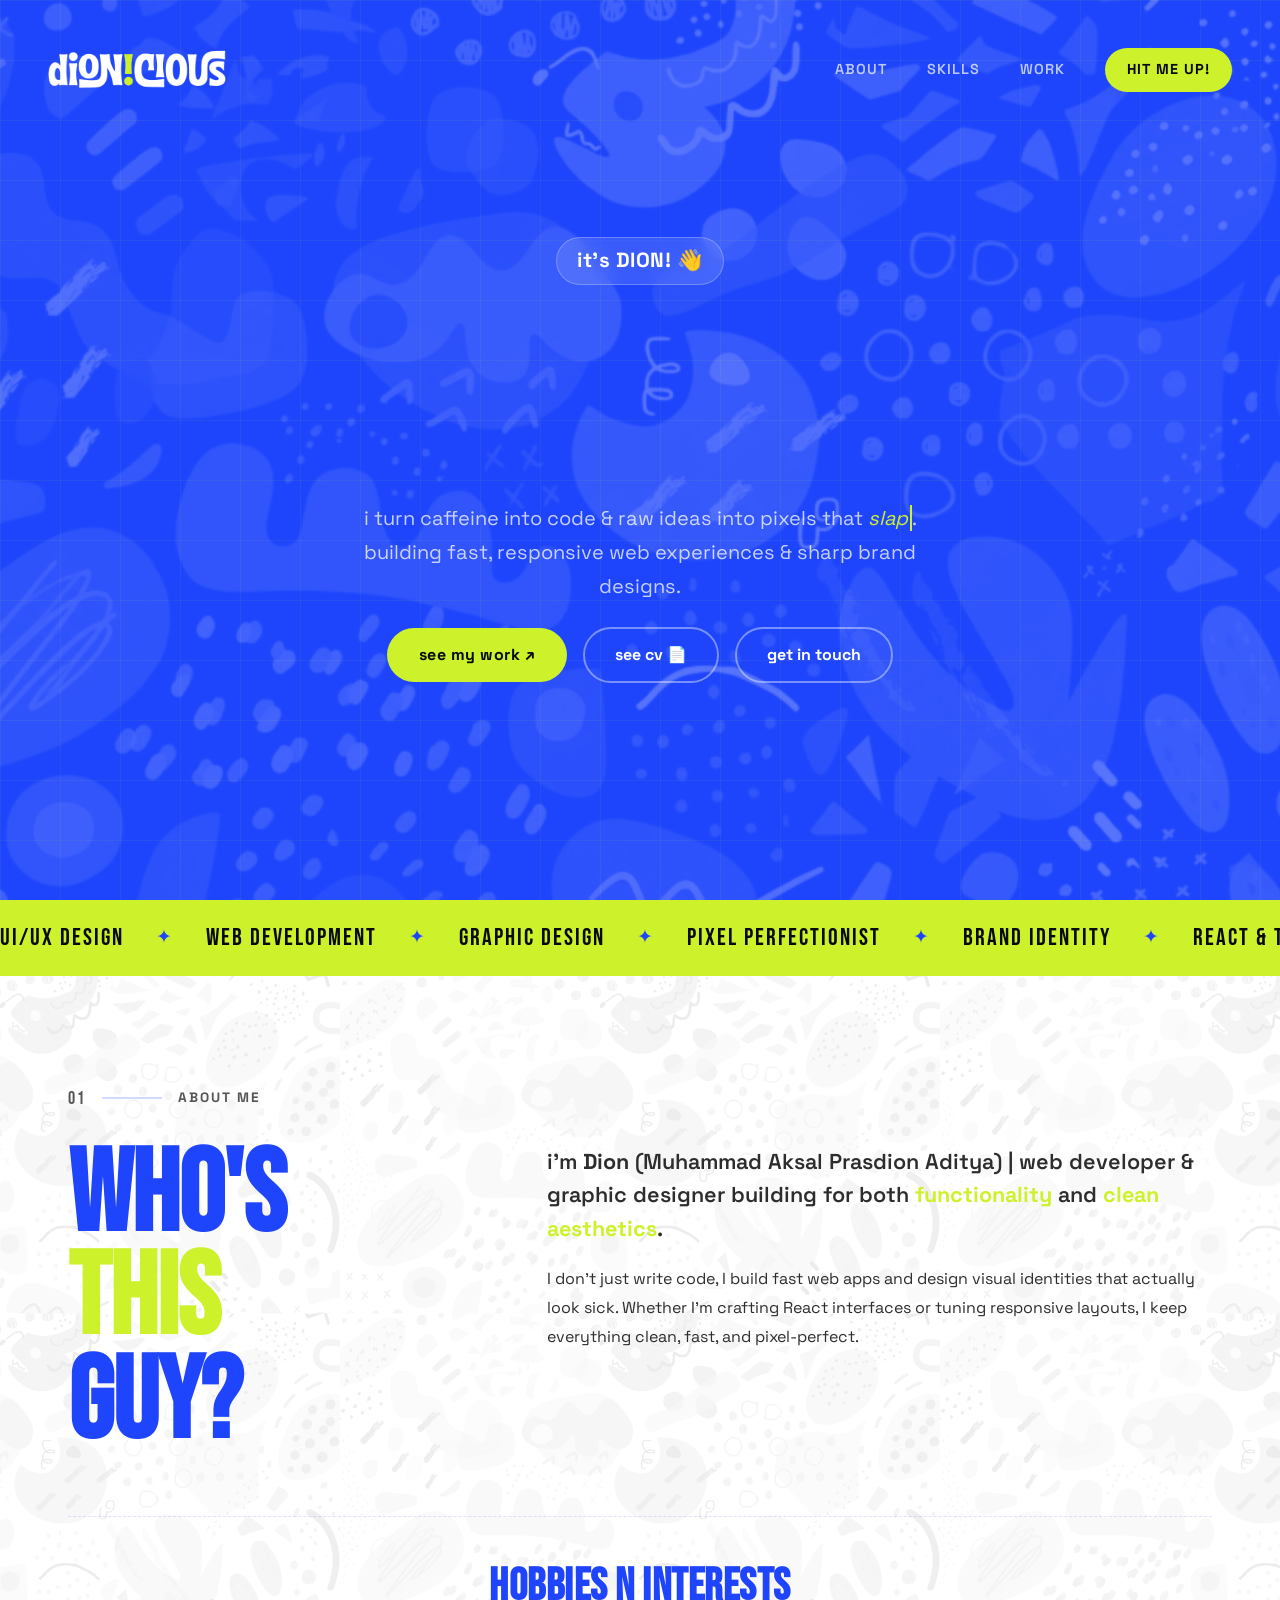
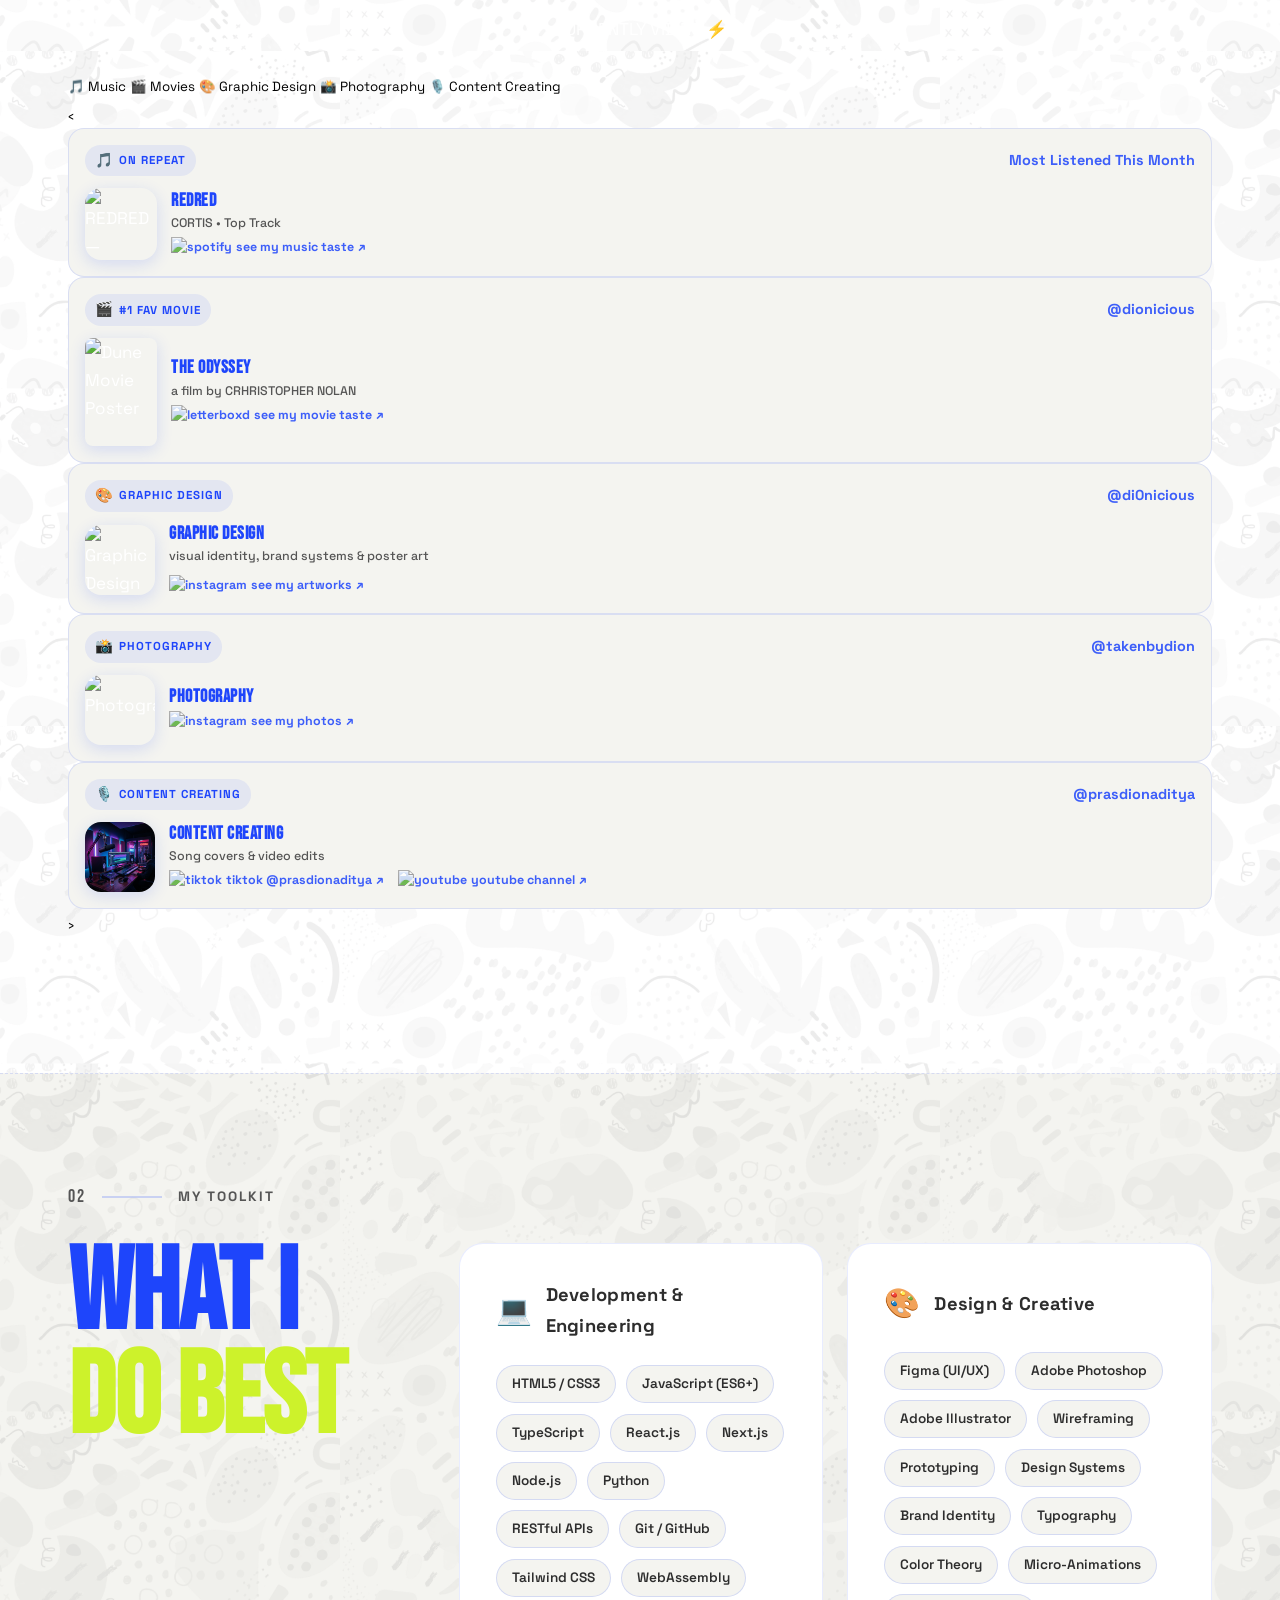
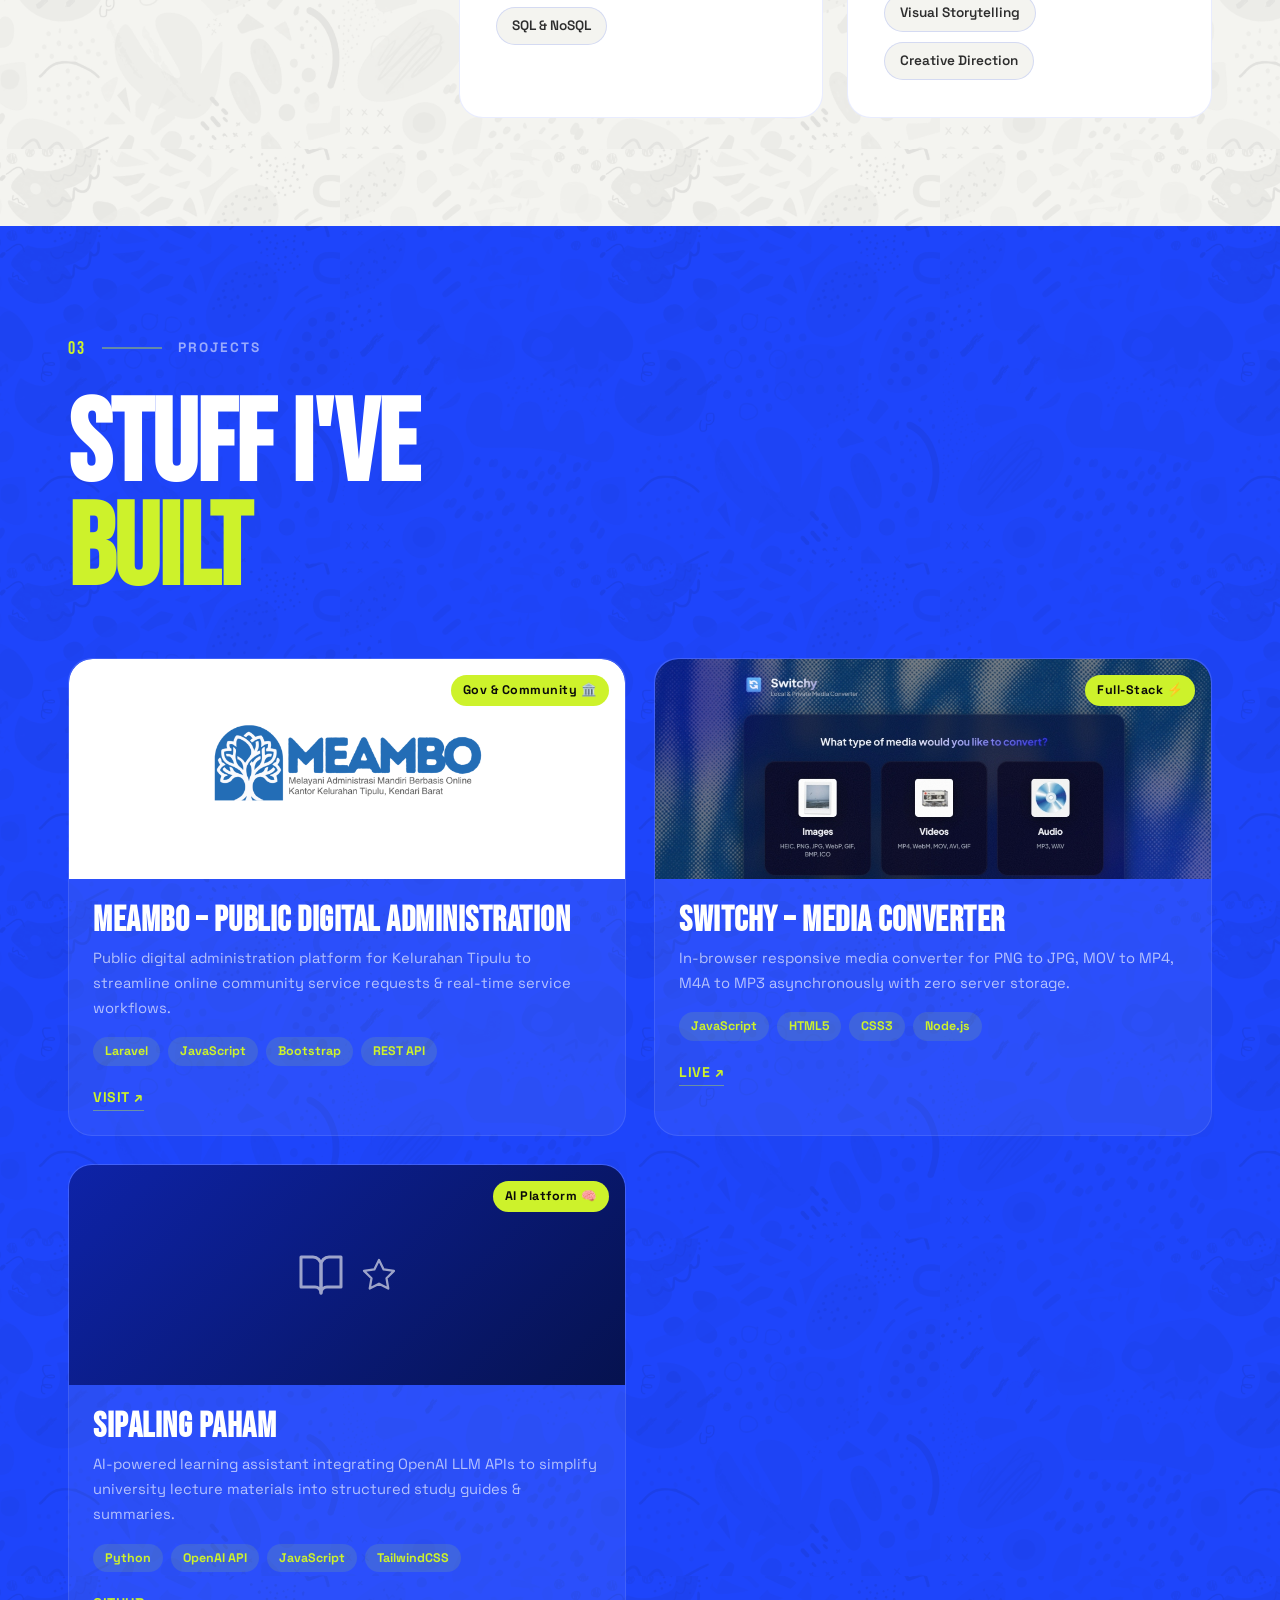
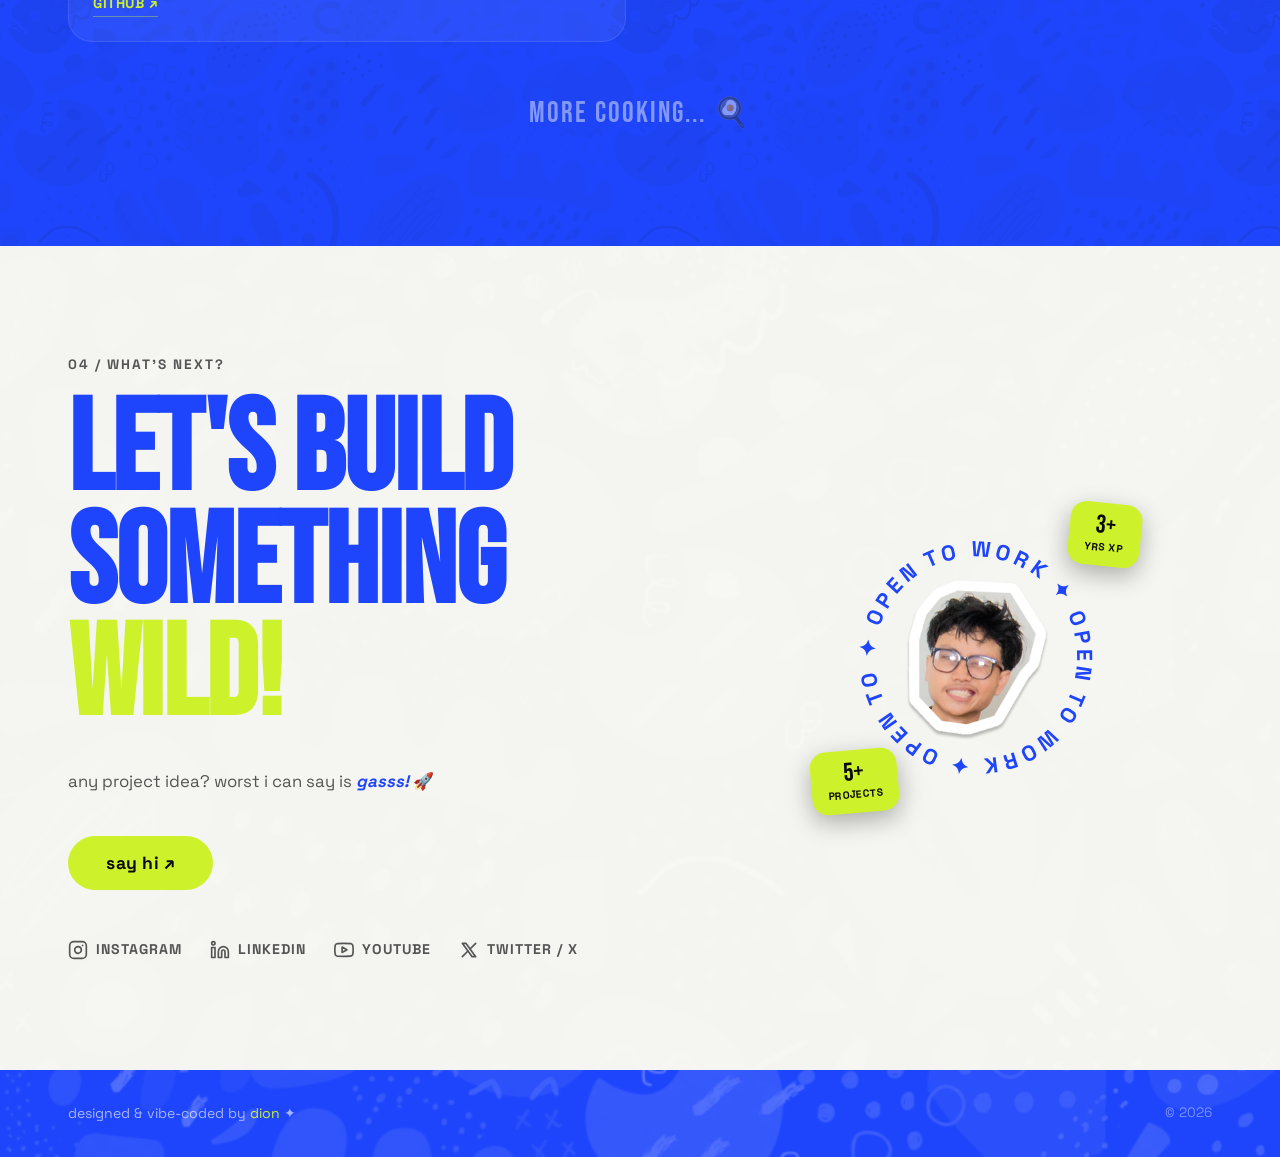
==== commit 72512340: "feat: implement interactive hobby slideshow carousel and update portfolio content and media assets" ====
--- a/index.html
+++ b/index.html
@@ -19,9 +19,9 @@
     <meta name="twitter:card" content="summary_large_image">
     <meta name="twitter:image" content="img/dion.png">
 
-    <!-- Favicon (headshot) -->
-    <link rel="icon" type="image/png" href="img/dion.png">
-    <link rel="apple-touch-icon" href="img/dion.png">
+    <!-- Favicon (headshot - locked 1:1 ratio) -->
+    <link rel="icon" type="image/png" sizes="512x512" href="img/favicon.png">
+    <link rel="apple-touch-icon" sizes="512x512" href="img/favicon.png">
 
     <link rel="preconnect" href="https://fonts.googleapis.com">
     <link rel="preconnect" href="https://fonts.gstatic.com" crossorigin>
@@ -178,146 +178,218 @@
                         sick. Whether I'm crafting React interfaces or tuning responsive layouts, I keep everything
                         clean, fast, and pixel-perfect.
                     </p>
-                    <div class="about-tags">
-                        <span class="about-tag snd-hover">🎨 Graphic Design</span>
-                        <span class="about-tag snd-hover">💻 Full-Stack Dev</span>
-                        <span class="about-tag snd-hover">✨ UI/UX Design</span>
-                        <span class="about-tag snd-hover">⚡ React &amp; Node</span>
-                        <span class="about-tag snd-hover">🚀 Fast &amp; Responsive</span>
-                        <span class="about-tag snd-hover">🎯 Pixel-Perfect</span>
-                    </div>
-                </div>
-            </div>
-
-            <!-- Hobbies & Interests (Seamlessly Integrated inside #about) -->
+                </div>
+            </div>
+
+            <!-- Hobbies & Interests — Interactive Slideshow Carousel -->
             <div class="vibing-wrap scroll-reveal">
                 <div class="vibing-header">
-                    <span class="vibing-badge">CURRENTLY VIBING ⚡</span>
                     <h3 class="vibing-title">HOBBIES N INTERESTS</h3>
-                </div>
-
-                <!-- Sub-section 1: Media & Entertainment -->
-                <div class="vibing-subsection">
-                    <h4 class="vibing-sub-title"><span>01</span> Media &amp; Entertainment</h4>
-                    <div class="vibing-grid vibing-grid-media">
-                        <!-- Spotify / Music Card -->
-                        <div class="vibing-card music-card snd-hover">
-                            <div class="vibing-card-top">
-                                <div class="vibing-badge-pill">
-                                    <span class="vibing-icon">🎵</span>
-                                    <span class="vibing-tag">ON REPEAT</span>
-                                </div>
-                                <span class="music-handle"
-                                    style="font-size: 0.8rem; font-weight: 700; color: var(--blue); opacity: 0.85;">Most
-                                    Listened This Month</span>
-                            </div>
-                            <div class="vibing-body">
-                                <img src="img/cortis_redred.png" alt="REDRED — CORTIS Album Cover"
-                                    class="vibing-poster music-poster">
-                                <div class="vibing-content">
-                                    <h4 class="vibing-track">REDRED</h4>
-                                    <p class="vibing-artist">CORTIS • Top Track</p>
-                                    <a href="https://open.spotify.com/user/31xl4dkmwqq6nwcu4isdaotls6rm" target="_blank"
-                                        rel="noopener" class="vibing-link snd-click" id="spotifyTrackBtn">
-                                        <span>see my taste in music</span> ↗
-                                    </a>
+                    <p class="vibing-subtext">CURRENTLY VIBING ⚡</p>
+                </div>
+
+                <!-- Slide Selector Tabs -->
+                <div class="hobby-tabs-nav" id="hobbyTabsNav">
+                    <button class="hobby-tab-btn is-active snd-click" data-slide="0">
+                        <span class="tab-icon">🎵</span>
+                        <span class="tab-text">Music</span>
+                    </button>
+                    <button class="hobby-tab-btn snd-click" data-slide="1">
+                        <span class="tab-icon">🎬</span>
+                        <span class="tab-text">Movies</span>
+                    </button>
+                    <button class="hobby-tab-btn snd-click" data-slide="2">
+                        <span class="tab-icon">🎨</span>
+                        <span class="tab-text">Graphic Design</span>
+                    </button>
+                    <button class="hobby-tab-btn snd-click" data-slide="3">
+                        <span class="tab-icon">📸</span>
+                        <span class="tab-text">Photography</span>
+                    </button>
+                    <button class="hobby-tab-btn snd-click" data-slide="4">
+                        <span class="tab-icon">🎙️</span>
+                        <span class="tab-text">Content Creating</span>
+                    </button>
+                </div>
+
+                <!-- Slideshow Carousel Container -->
+                <div class="hobby-carousel-stage" id="hobbyCarouselStage">
+                    <button class="carousel-arrow arrow-prev snd-click" id="hobbyPrevBtn"
+                        aria-label="Previous hobby slide">
+                        ‹
+                    </button>
+
+                    <div class="hobby-slides-viewport">
+                        <div class="hobby-slides-track" id="hobbySlidesTrack">
+
+                            <!-- Slide 0: Music -->
+                            <div class="hobby-slide is-active" data-index="0">
+                                <div class="vibing-card music-card">
+                                    <div class="vibing-card-top">
+                                        <div class="vibing-badge-pill">
+                                            <span class="vibing-icon">🎵</span>
+                                            <span class="vibing-tag">ON REPEAT</span>
+                                        </div>
+                                        <span class="music-handle"
+                                            style="font-size: 0.9rem; font-weight: 700; color: var(--blue); opacity: 0.85;">Most
+                                            Listened This Month</span>
+                                    </div>
+                                    <div class="vibing-body">
+                                        <img src="img/cortis_redred.png" alt="REDRED — CORTIS Album Cover"
+                                            class="vibing-poster music-poster">
+                                        <div class="vibing-content">
+                                            <h4 class="vibing-track">REDRED</h4>
+                                            <p class="vibing-artist">CORTIS • Top Track</p>
+                                            <a href="https://open.spotify.com/user/31xl4dkmwqq6nwcu4isdaotls6rm"
+                                                target="_blank" rel="noopener" class="vibing-link snd-click"
+                                                id="spotifyTrackBtn">
+                                                <img src="https://upload.wikimedia.org/wikipedia/commons/1/19/Spotify_logo_without_text.svg"
+                                                    alt="Spotify" class="social-brand-icon-img">
+                                                <span>see my music taste</span> ↗
+                                            </a>
+                                        </div>
+                                    </div>
                                 </div>
                             </div>
-                        </div>
-
-                        <!-- Fav Movie Card (Real Letterboxd Poster) -->
-                        <div class="vibing-card movie-card snd-hover">
-                            <div class="vibing-card-top">
-                                <div class="vibing-badge-pill">
-                                    <span class="vibing-icon">🎬</span>
-                                    <span class="vibing-tag">#1 Fav Movie</span>
-                                </div>
-                                <span class="letterboxd-handle"
-                                    style="font-size: 0.8rem; font-weight: 700; color: var(--blue); opacity: 0.85;">@dionicious</span>
-                            </div>
-                            <div class="vibing-body">
-                                <img src="https://i.pinimg.com/1200x/2a/e6/95/2ae695f614daae6926efe0d1efbddf01.jpg" alt="Dune Movie Poster" class="vibing-poster">
-                                <div class="vibing-content">
-                                    <h4 class="vibing-track">Dune</h4>
-                                    <p class="vibing-artist">254 films logged • ★★★★★</p>
-                                    <a href="https://letterboxd.com/dionicious/" target="_blank" rel="noopener"
-                                        class="vibing-link snd-click" id="letterboxdProfileBtn">
-                                        <span>view letterboxd profile</span> ↗
-                                    </a>
+
+                            <!-- Slide 1: Movies -->
+                            <div class="hobby-slide" data-index="1">
+                                <div class="vibing-card movie-card">
+                                    <div class="vibing-card-top">
+                                        <div class="vibing-badge-pill">
+                                            <span class="vibing-icon">🎬</span>
+                                            <span class="vibing-tag">#1 FAV MOVIE</span>
+                                        </div>
+                                        <span class="letterboxd-handle"
+                                            style="font-size: 0.9rem; font-weight: 700; color: var(--blue); opacity: 0.85;">@dionicious</span>
+                                    </div>
+                                    <div class="vibing-body">
+                                        <img src="https://i.pinimg.com/1200x/20/2d/34/202d342024d98f7e41f13dc25f61d049.jpg"
+                                            alt="Dune Movie Poster" class="vibing-poster">
+                                        <div class="vibing-content">
+                                            <h4 class="vibing-track">the odyssey</h4>
+                                            <p class="vibing-artist">a film by CRHRISTOPHER NOLAN</p>
+                                            <a href="https://letterboxd.com/dionicious/" target="_blank" rel="noopener"
+                                                class="vibing-link snd-click" id="letterboxdProfileBtn">
+                                                <img src="https://encrypted-tbn0.gstatic.com/images?q=tbn:ANd9GcQRpFZIm6Gp13p9WQ9TfharzuN7HS4J4Bo_dEs5Hp5uGg&s=10"
+                                                    alt="Letterboxd" class="social-brand-icon-img">
+                                                <span>see my movie taste</span> ↗
+                                            </a>
+                                        </div>
+                                    </div>
                                 </div>
                             </div>
-                        </div>
-                    </div>
-                </div>
-
-                <!-- Sub-section 2: Creative & Crafts -->
-                <div class="vibing-subsection">
-                    <h4 class="vibing-sub-title"><span>02</span> Creative &amp; Crafts</h4>
-                    <div class="vibing-grid vibing-grid-creative">
-                        <!-- Photography Card (Integrated with Instagram @takenbydion) -->
-                        <a href="https://instagram.com/takenbydion" target="_blank" rel="noopener"
-                            class="vibing-card hobby-single-card snd-hover snd-click" style="text-decoration: none;">
-                            <div class="vibing-card-top">
-                                <div class="vibing-badge-pill">
-                                    <span class="vibing-icon">📸</span>
-                                    <span class="vibing-tag">Photography</span>
-                                </div>
-                                <span class="instagram-handle"
-                                    style="font-size: 0.8rem; font-weight: 700; color: var(--blue); opacity: 0.85;">@takenbydion</span>
-                            </div>
-                            <div class="vibing-body">
-                                <img src="img/hobby_photo.png" alt="Photography" class="vibing-poster hobby-card-thumb">
-                                <div class="vibing-content">
-                                    <h4 class="vibing-track">Photography</h4>
-                                    <p class="vibing-artist">Street aesthetics &amp; color grading</p>
-                                    <span class="vibing-link">view instagram ↗</span>
+
+                            <!-- Slide 2: Graphic Design (@di0nicious) -->
+                            <div class="hobby-slide" data-index="2">
+                                <div class="vibing-card hobby-single-card" data-hobby="design">
+                                    <div class="vibing-card-top">
+                                        <div class="vibing-badge-pill">
+                                            <span class="vibing-icon">🎨</span>
+                                            <span class="vibing-tag">GRAPHIC DESIGN</span>
+                                        </div>
+                                        <span class="instagram-handle"
+                                            style="font-size: 0.9rem; font-weight: 700; color: var(--blue); opacity: 0.85;">@di0nicious</span>
+                                    </div>
+                                    <div class="vibing-body">
+                                        <img src="img/hobby_design.jpg" alt="Graphic Design is my passion"
+                                            class="vibing-poster hobby-card-thumb">
+                                        <div class="vibing-content">
+                                            <h4 class="vibing-track">GRAPHIC DESIGN</h4>
+                                            <p class="vibing-artist">visual identity, brand systems &amp; poster art</p>
+                                            <div class="sneak-peek-links">
+                                                <a href="https://instagram.com/di0nicious" target="_blank"
+                                                    rel="noopener" class="vibing-link sneak-link snd-click">
+                                                    <img src="https://upload.wikimedia.org/wikipedia/commons/9/95/Instagram_logo_2022.svg"
+                                                        alt="Instagram" class="social-brand-icon-img">
+                                                    <span>see my artworks</span> ↗
+                                                </a>
+                                            </div>
+                                        </div>
+                                    </div>
                                 </div>
                             </div>
-                        </a>
-
-                        <!-- Graphic Design Card -->
-                        <div class="vibing-card hobby-single-card snd-hover snd-click" data-hobby="design" role="button"
-                            tabindex="0">
-                            <div class="vibing-card-top">
-                                <div class="vibing-badge-pill">
-                                    <span class="vibing-icon">🎨</span>
-                                    <span class="vibing-tag">Graphic Design</span>
-                                </div>
-                                <span class="hobby-arrow"
-                                    style="font-size: 1.1rem; font-weight: 700; color: var(--blue); transition: transform var(--t-fast);">↗</span>
-                            </div>
-                            <div class="vibing-body">
-                                <img src="img/hobby_content.png" alt="Graphic Design"
-                                    class="vibing-poster hobby-card-thumb">
-                                <div class="vibing-content">
-                                    <h4 class="vibing-track">Graphic Design</h4>
-                                    <p class="vibing-artist">Visual identity &amp; brand systems</p>
-                                    <span class="vibing-link">view showcase ↗</span>
+
+                            <!-- Slide 3: Photography (@takenbydion) -->
+                            <div class="hobby-slide" data-index="3">
+                                <div class="vibing-card hobby-single-card" data-hobby="photo">
+                                    <div class="vibing-card-top">
+                                        <div class="vibing-badge-pill">
+                                            <span class="vibing-icon">📸</span>
+                                            <span class="vibing-tag">Photography</span>
+                                        </div>
+                                        <span class="instagram-handle"
+                                            style="font-size: 0.9rem; font-weight: 700; color: var(--blue); opacity: 0.85;">@takenbydion</span>
+                                    </div>
+                                    <div class="vibing-body">
+                                        <img src="img/hobby_photo.jpg" alt="Photography"
+                                            class="vibing-poster hobby-card-thumb">
+                                        <div class="vibing-content">
+                                            <h4 class="vibing-track">Photography</h4>
+                                            <a href="https://instagram.com/takenbydion" target="_blank" rel="noopener"
+                                                class="vibing-link snd-click">
+                                                <img src="https://upload.wikimedia.org/wikipedia/commons/9/95/Instagram_logo_2022.svg"
+                                                    alt="Instagram" class="social-brand-icon-img">
+                                                <span>see my photos</span> ↗
+                                            </a>
+                                        </div>
+                                    </div>
                                 </div>
                             </div>
-                        </div>
-
-                        <!-- Content Creating Card -->
-                        <div class="vibing-card hobby-single-card snd-hover snd-click" data-hobby="content"
-                            role="button" tabindex="0">
-                            <div class="vibing-card-top">
-                                <div class="vibing-badge-pill">
-                                    <span class="vibing-icon">🎙️</span>
-                                    <span class="vibing-tag">Content Creating</span>
-                                </div>
-                                <span class="hobby-arrow"
-                                    style="font-size: 1.1rem; font-weight: 700; color: var(--blue); transition: transform var(--t-fast);">↗</span>
-                            </div>
-                            <div class="vibing-body">
-                                <img src="img/hobby_content.png" alt="Content Creating"
-                                    class="vibing-poster hobby-card-thumb">
-                                <div class="vibing-content">
-                                    <h4 class="vibing-track">Content Creating</h4>
-                                    <p class="vibing-artist">Song covers &amp; video edits</p>
-                                    <span class="vibing-link">view media ↗</span>
+
+                            <!-- Slide 4: Content Creating (@prasdionaditya) -->
+                            <div class="hobby-slide" data-index="4">
+                                <div class="vibing-card hobby-single-card" data-hobby="content">
+                                    <div class="vibing-card-top">
+                                        <div class="vibing-badge-pill">
+                                            <span class="vibing-icon">🎙️</span>
+                                            <span class="vibing-tag">Content Creating</span>
+                                        </div>
+                                        <span class="social-handles-pill"
+                                            style="font-size: 0.9rem; font-weight: 700; color: var(--blue); opacity: 0.85;">@prasdionaditya</span>
+                                    </div>
+                                    <div class="vibing-body">
+                                        <img src="img/hobby_content.png" alt="Content Creating"
+                                            class="vibing-poster hobby-card-thumb">
+                                        <div class="vibing-content">
+                                            <h4 class="vibing-track">Content Creating</h4>
+                                            <p class="vibing-artist">Song covers &amp; video edits</p>
+                                            <div class="sneak-peek-links"
+                                                style="display: flex; gap: 14px; flex-wrap: wrap;">
+                                                <a href="https://tiktok.com/@prasdionaditya" target="_blank"
+                                                    rel="noopener" class="vibing-link sneak-link snd-click">
+                                                    <img src="https://i.pinimg.com/736x/e1/0e/3f/e10e3f21d3b4e0f40b04b8fee7f40da4.jpg"
+                                                        alt="TikTok" class="social-brand-icon-img">
+                                                    <span>tiktok @prasdionaditya</span> ↗
+                                                </a>
+                                                <a href="https://youtube.com/@prasdionaditya" target="_blank"
+                                                    rel="noopener" class="vibing-link sneak-link snd-click">
+                                                    <img src="https://upload.wikimedia.org/wikipedia/commons/e/ef/Youtube_logo.png"
+                                                        alt="YouTube" class="social-brand-icon-img">
+                                                    <span>youtube channel</span> ↗
+                                                </a>
+                                            </div>
+                                        </div>
+                                    </div>
                                 </div>
                             </div>
-                        </div>
+
+                        </div>
+                    </div>
+
+                    <button class="carousel-arrow arrow-next snd-click" id="hobbyNextBtn" aria-label="Next hobby slide">
+                        ›
+                    </button>
+                </div>
+
+                <!-- Slide Dots Indicator & Progress Bar -->
+                <div class="hobby-carousel-footer">
+                    <div class="hobby-dots" id="hobbyDots">
+                        <button class="dot is-active snd-click" data-slide="0" aria-label="Go to Music slide"></button>
+                        <button class="dot snd-click" data-slide="1" aria-label="Go to Movies slide"></button>
+                        <button class="dot snd-click" data-slide="2" aria-label="Go to Graphic Design slide"></button>
+                        <button class="dot snd-click" data-slide="3" aria-label="Go to Photography slide"></button>
+                        <button class="dot snd-click" data-slide="4" aria-label="Go to Content Creating slide"></button>
                     </div>
                 </div>
             </div>
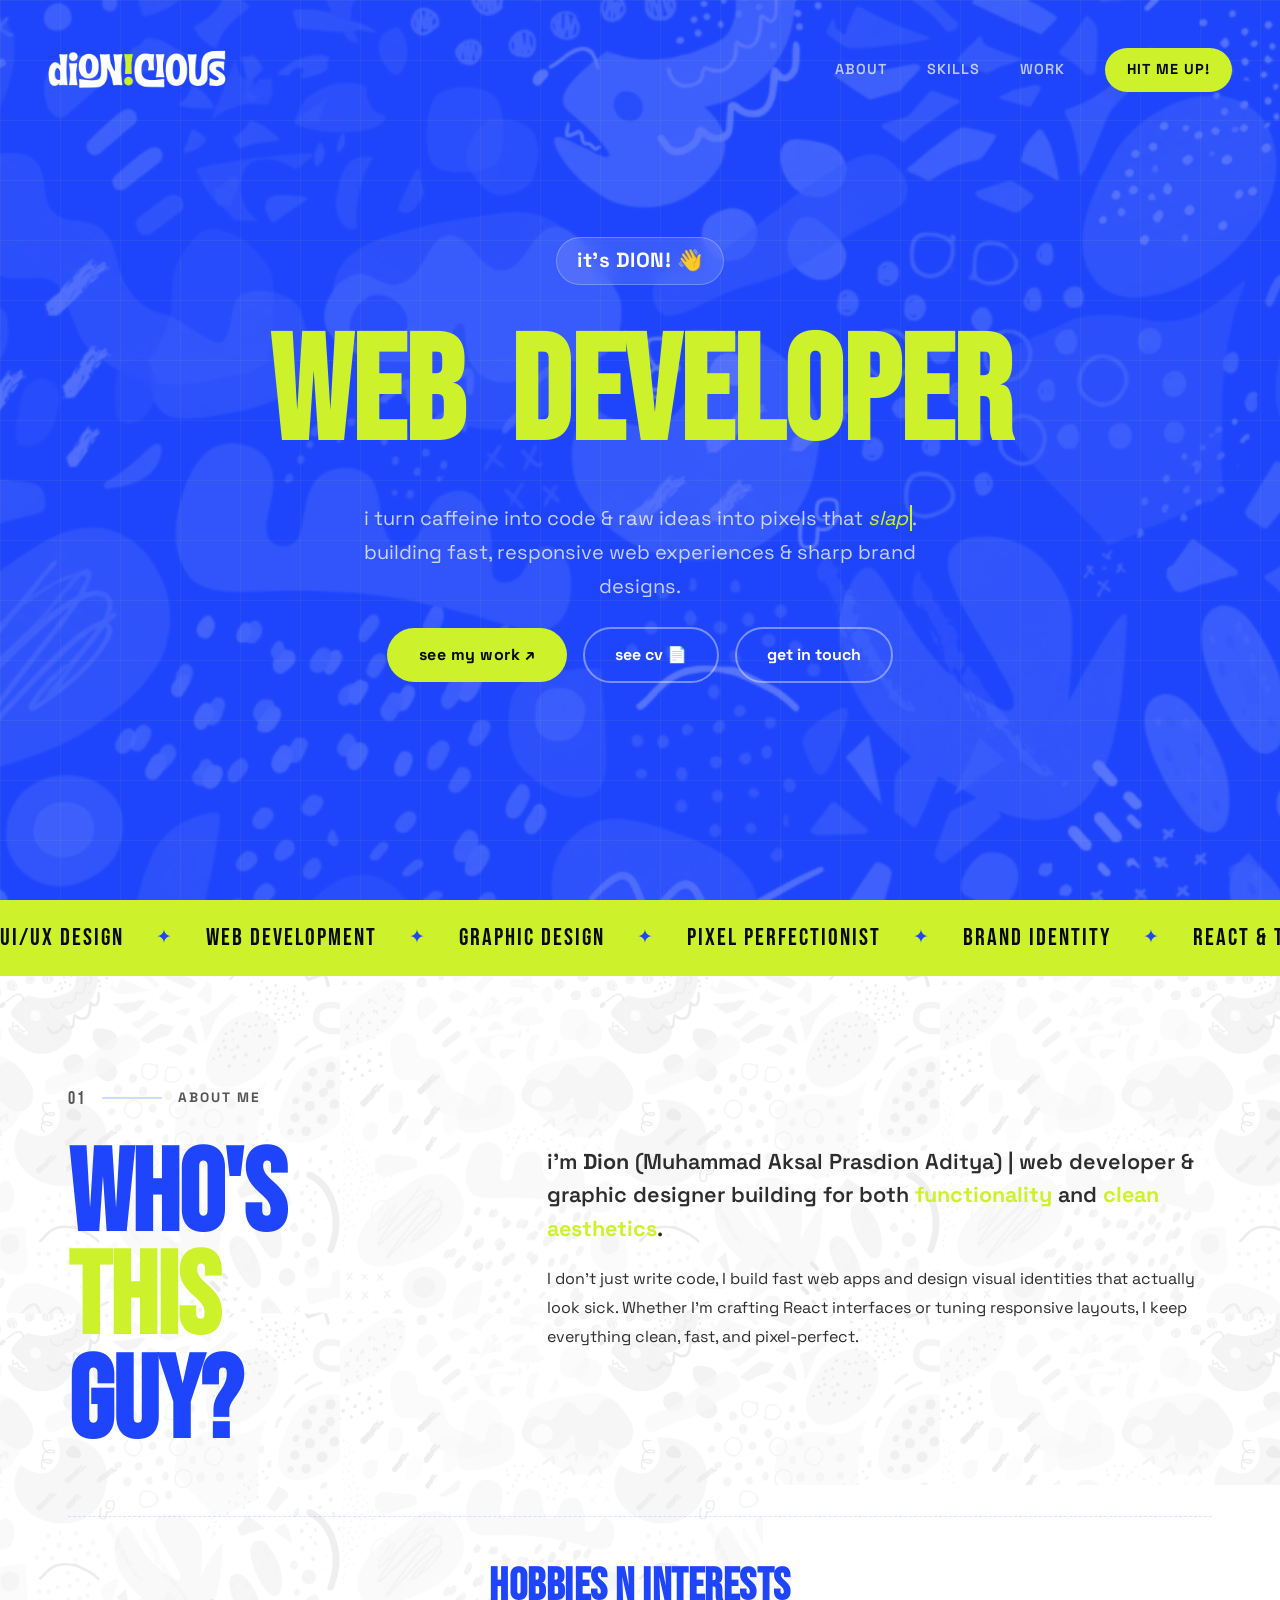
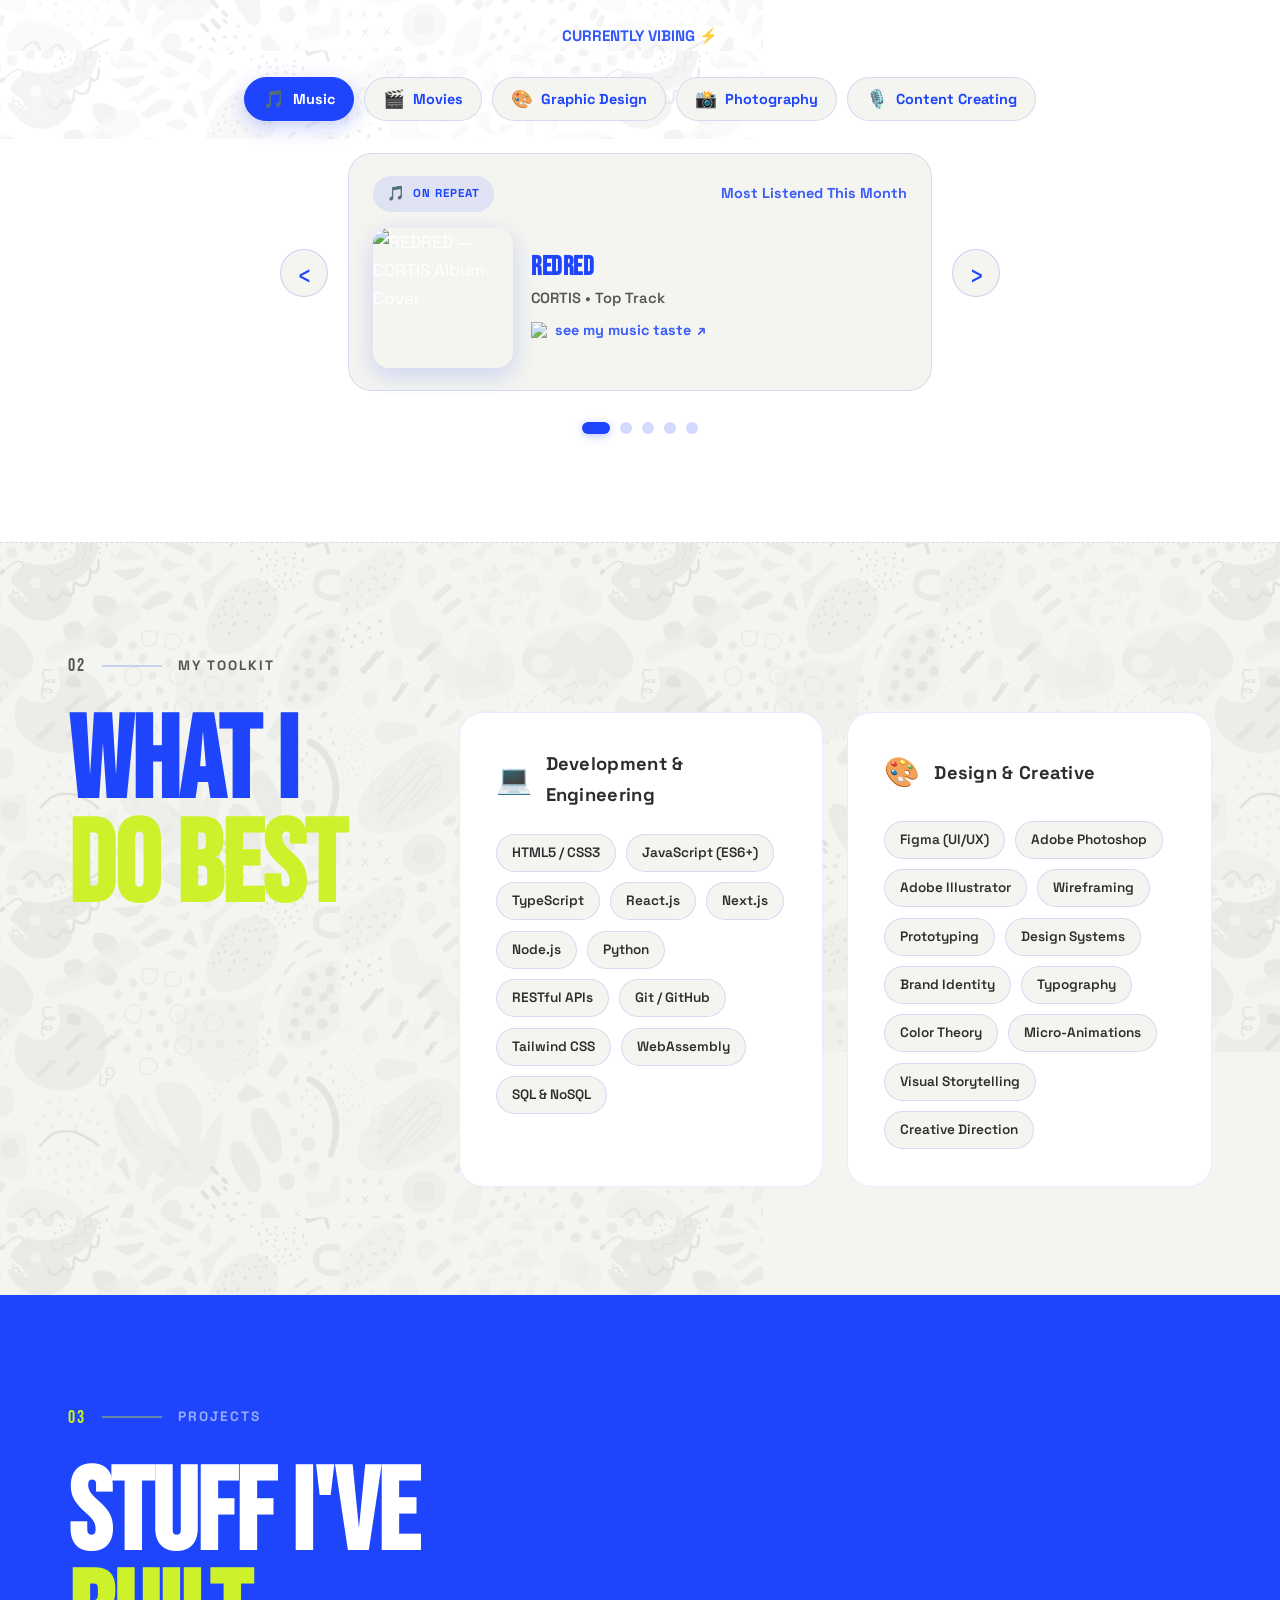
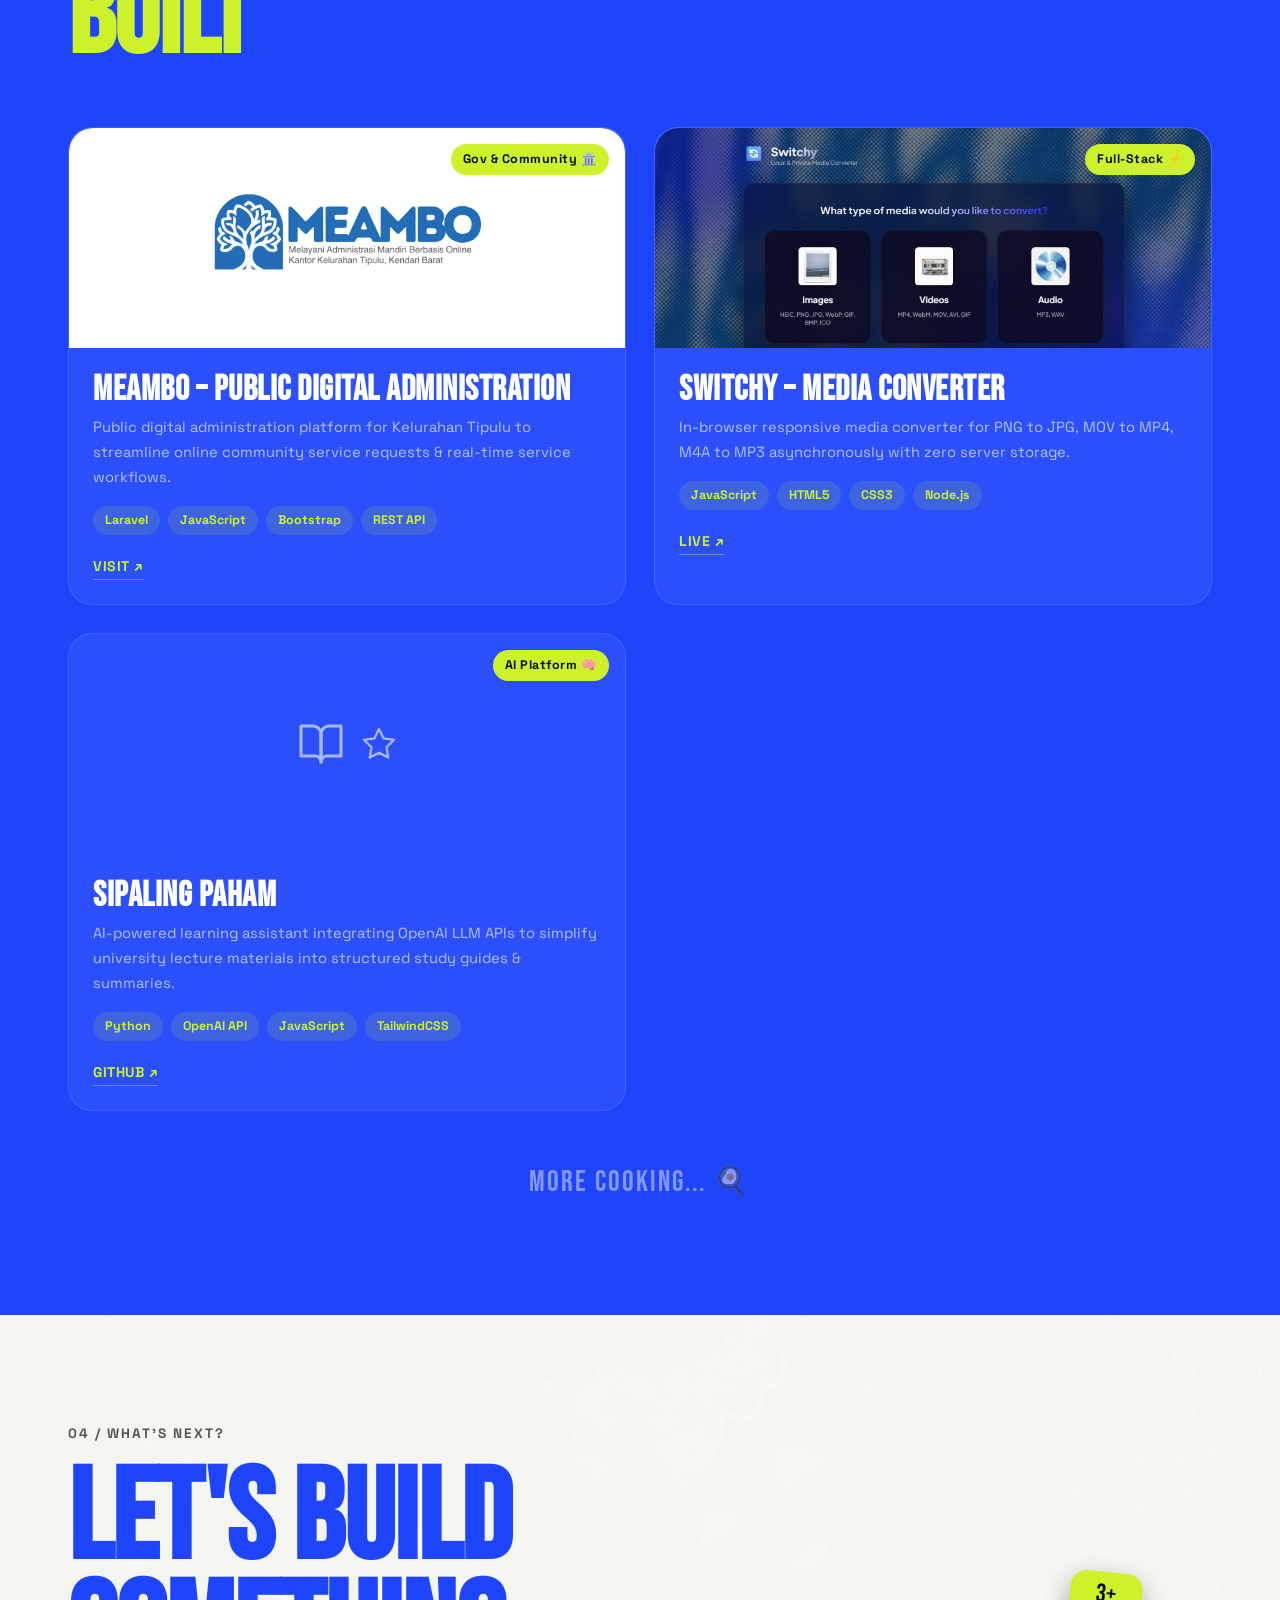
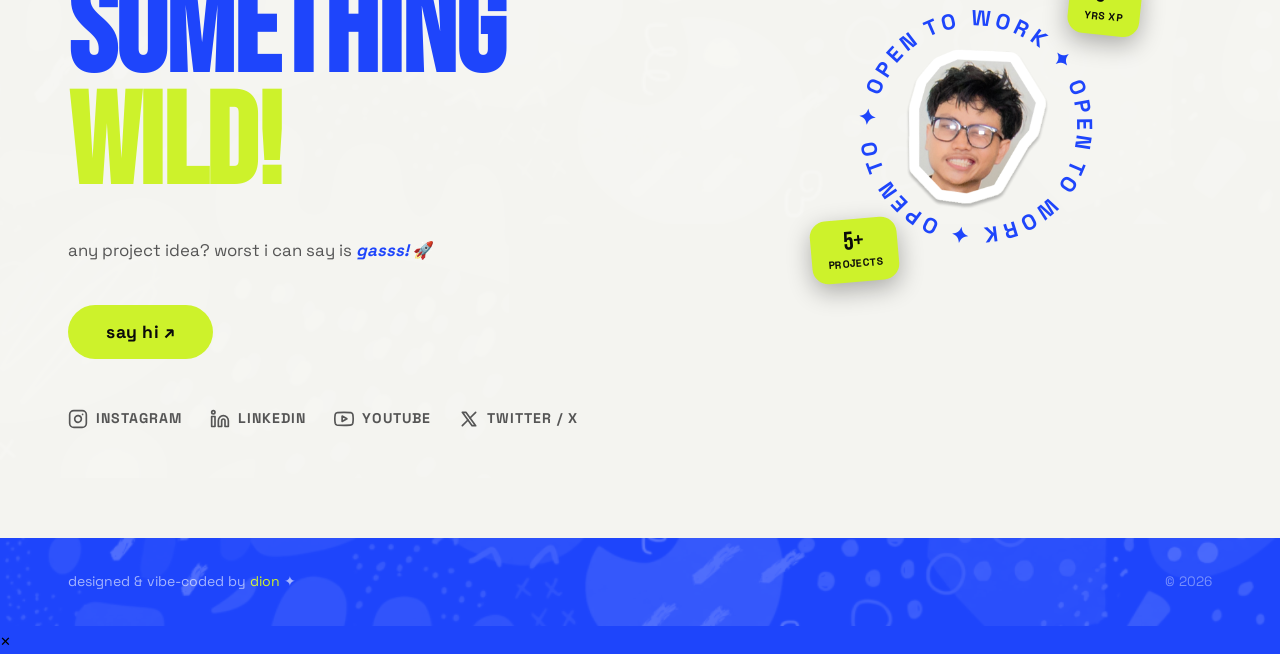
==== commit ec4c6f7a: "refactor: remove unused UI components and styles including custom cursor, contact form, and music wi" ====
--- a/index.html
+++ b/index.html
@@ -268,7 +268,7 @@
                                             alt="Dune Movie Poster" class="vibing-poster">
                                         <div class="vibing-content">
                                             <h4 class="vibing-track">the odyssey</h4>
-                                            <p class="vibing-artist">a film by CRHRISTOPHER NOLAN</p>
+                                            <p class="vibing-artist">by CHRISTOPHER NOLAN</p>
                                             <a href="https://letterboxd.com/dionicious/" target="_blank" rel="noopener"
                                                 class="vibing-link snd-click" id="letterboxdProfileBtn">
                                                 <img src="https://encrypted-tbn0.gstatic.com/images?q=tbn:ANd9GcQRpFZIm6Gp13p9WQ9TfharzuN7HS4J4Bo_dEs5Hp5uGg&s=10"
--- a/styles.css
+++ b/styles.css
@@ -246,50 +246,6 @@
 }
 
 
-/* ============ CUSTOM CURSOR ============ */
-.cursor-dot {
-    position: fixed;
-    top: 0;
-    left: 0;
-    width: 8px;
-    height: 8px;
-    background: var(--lime);
-    border-radius: 50%;
-    pointer-events: none;
-    z-index: 9999;
-    transition: transform 0.1s, opacity 0.15s;
-    will-change: transform;
-}
-
-.cursor-ring {
-    position: fixed;
-    top: 0;
-    left: 0;
-    width: 36px;
-    height: 36px;
-    border: 2px solid var(--lime);
-    border-radius: 50%;
-    pointer-events: none;
-    z-index: 9998;
-    opacity: 0.5;
-    will-change: transform;
-    transition: opacity 0.3s;
-}
-
-.cursor-dot.hover {
-    transform: translate(var(--dx, 0), var(--dy, 0)) scale(2.5);
-    background: var(--lime);
-}
-
-.cursor-ring.hover {
-    opacity: 0.8;
-    transform: translate(var(--rx, 0), var(--ry, 0)) scale(1.5);
-}
-
-.cursor-dot.hidden,
-.cursor-ring.hidden {
-    opacity: 0;
-}
 
 
 /* ============ REVEAL ANIMATIONS ============ */
@@ -351,10 +307,6 @@
     object-fit: contain;
     mix-blend-mode: screen;
     transition: transform var(--t-fast);
-}
-
-.nav-scrolled .nav-logo-img {
-    mix-blend-mode: multiply;
 }
 
 .nav-logo:hover .nav-logo-img {
@@ -716,14 +668,6 @@
     transform: translateY(-2px);
 }
 
-/* ——— Open To Work Badge ——— */
-.hero-badge-area {
-    position: relative;
-    display: flex;
-    align-items: center;
-    justify-content: center;
-    flex-shrink: 0;
-}
 
 .otw-wrapper {
     position: relative;
@@ -823,43 +767,6 @@
     letter-spacing: 0.5px;
 }
 
-/* Scroll indicator */
-.scroll-indicator {
-    position: absolute;
-    bottom: 32px;
-    left: 50%;
-    transform: translateX(-50%);
-    display: flex;
-    flex-direction: column;
-    align-items: center;
-    gap: 8px;
-    font-size: 0.75rem;
-    font-weight: 600;
-    text-transform: uppercase;
-    letter-spacing: 2px;
-    color: rgba(255, 255, 255, 0.45);
-}
-
-.scroll-line {
-    width: 1px;
-    height: 48px;
-    background: linear-gradient(to bottom, rgba(255, 255, 255, 0.4), transparent);
-    animation: scrollPulse 2s ease-in-out infinite;
-}
-
-@keyframes scrollPulse {
-
-    0%,
-    100% {
-        transform: scaleY(1);
-        opacity: 0.4;
-    }
-
-    50% {
-        transform: scaleY(1.3);
-        opacity: 0.9;
-    }
-}
 
 
 /* ============ MARQUEE ============ */
@@ -991,30 +898,6 @@
     margin-bottom: 32px;
 }
 
-.about-tags {
-    display: flex;
-    flex-wrap: wrap;
-    gap: 10px;
-}
-
-.about-tag {
-    padding: 8px 16px;
-    background: rgba(30, 69, 251, 0.06);
-    border: 1.5px solid rgba(30, 69, 251, 0.2);
-    color: var(--blue);
-    border-radius: var(--r-full);
-    font-size: 0.88rem;
-    font-weight: 700;
-    letter-spacing: 0.3px;
-    transition: all var(--t-fast);
-}
-
-.about-tag:hover {
-    background: var(--blue);
-    color: var(--white);
-    border-color: var(--blue);
-    transform: translateY(-2px);
-}
 
 
 .vibing-wrap {
@@ -1247,21 +1130,7 @@
     opacity: 0.6;
 }
 
-.project-bg-1 {
-    background: linear-gradient(135deg, #1E45FB 0%, #0e23a8 100%);
-}
-
-.project-bg-2 {
-    background: linear-gradient(135deg, #0e23a8 0%, #06124f 100%);
-}
-
-.project-bg-3 {
-    background: linear-gradient(135deg, #7209B7 0%, #3F37C9 100%);
-}
-
-.project-bg-4 {
-    background: linear-gradient(135deg, #F72585 0%, #7209B7 100%);
-}
+
 
 .project-type-tag {
     position: absolute;
@@ -1486,25 +1355,7 @@
     font-size: 1.1rem;
 }
 
-.btn-ghost-lime {
-    display: inline-flex;
-    align-items: center;
-    gap: 10px;
-    padding: 14px 32px;
-    background: transparent;
-    color: var(--blue);
-    font-weight: 700;
-    font-size: 1rem;
-    border: 2px solid rgba(30, 69, 251, 0.35);
-    border-radius: var(--r-full);
-    transition: all var(--t-fast);
-}
-
-.btn-ghost-lime:hover {
-    background: rgba(30, 69, 251, 0.07);
-    border-color: var(--blue);
-    transform: translateY(-2px);
-}
+
 
 .social-links {
     display: flex;
@@ -1689,10 +1540,7 @@
         text-align: center;
     }
 
-    .cursor-dot,
-    .cursor-ring {
-        display: none;
-    }
+
 
     body {
         cursor: auto;
@@ -1757,10 +1605,7 @@
 /* ============ HOVER ============ */
 @media (hover: none) {
 
-    .cursor-dot,
-    .cursor-ring {
-        display: none !important;
-    }
+
 
     body,
     body a,
@@ -1796,128 +1641,7 @@
 }
 
 
-/* ============ SOUND TOGGLE ============ */
-.sound-toggle {
-    display: flex;
-    align-items: center;
-    justify-content: center;
-    width: 36px;
-    height: 36px;
-    background: rgba(255, 255, 255, 0.12);
-    border: 1.5px solid rgba(255, 255, 255, 0.2);
-    border-radius: 50%;
-    font-size: 1rem;
-    color: var(--white);
-    transition: all var(--t-fast);
-    flex-shrink: 0;
-}
-
-.sound-toggle:hover {
-    background: var(--lime);
-    border-color: var(--lime);
-    transform: scale(1.1);
-}
-
-#navbar.scrolled .sound-toggle {
-    background: rgba(30, 69, 251, 0.15);
-    border-color: rgba(30, 69, 251, 0.3);
-}
-
-
-/* ============ CONTACT FORM ============ */
-.contact-form-wrap {
-    margin: 40px 0;
-    padding: 36px;
-    background: var(--white);
-    border: 1.5px solid rgba(30, 69, 251, 0.1);
-    border-radius: var(--r-lg);
-    box-shadow: 0 8px 40px rgba(30, 69, 251, 0.08);
-}
-
-.form-title {
-    font-family: var(--font-display);
-    font-size: 1.8rem;
-    color: var(--blue);
-    margin-bottom: 24px;
-    letter-spacing: 0.5px;
-}
-
-.form-row {
-    display: grid;
-    grid-template-columns: 1fr 1fr;
-    gap: 16px;
-    margin-bottom: 16px;
-}
-
-.form-group {
-    display: flex;
-    flex-direction: column;
-    gap: 6px;
-    margin-bottom: 16px;
-}
-
-.form-row .form-group {
-    margin-bottom: 0;
-}
-
-.form-group label {
-    font-size: 0.8rem;
-    font-weight: 700;
-    text-transform: uppercase;
-    letter-spacing: 1px;
-    color: var(--gray-500);
-}
-
-.form-group input,
-.form-group textarea {
-    width: 100%;
-    padding: 14px 18px;
-    background: var(--off-white);
-    border: 1.5px solid rgba(30, 69, 251, 0.12);
-    border-radius: var(--r-md);
-    font-family: var(--font-body);
-    font-size: 0.95rem;
-    color: var(--gray-700);
-    transition: border-color var(--t-fast), box-shadow var(--t-fast);
-    outline: none;
-    resize: vertical;
-}
-
-.form-group input:focus,
-.form-group textarea:focus {
-    border-color: var(--blue);
-    box-shadow: 0 0 0 3px rgba(30, 69, 251, 0.12);
-    background: var(--white);
-}
-
-.form-group input::placeholder,
-.form-group textarea::placeholder {
-    color: var(--gray-300);
-}
-
-.form-submit {
-    margin-top: 8px;
-    width: 100%;
-    justify-content: center;
-}
-
-.form-success {
-    display: flex;
-    align-items: center;
-    gap: 12px;
-    padding: 20px 24px;
-    background: rgba(205, 242, 43, 0.15);
-    border: 1.5px solid var(--lime);
-    border-radius: var(--r-md);
-    font-weight: 700;
-    color: var(--gray-700);
-    margin-top: 16px;
-}
-
-.success-icon {
-    font-size: 1.4rem;
-    color: var(--blue);
-}
+
 
 
 /* ============ ABOUT SECTION — text on white bg ============ */
@@ -1947,17 +1671,7 @@
     color: var(--gray-500);
 }
 
-.about-tag {
-    background: rgba(30, 69, 251, 0.06);
-    border: 1.5px solid rgba(30, 69, 251, 0.2);
-    color: var(--blue);
-}
-
-.about-tag:hover {
-    background: var(--blue);
-    color: var(--white);
-    border-color: var(--blue);
-}
+
 
 
 /* ============ SKILLS SECTION — eyebrow on white ============ */
@@ -1996,13 +1710,7 @@
     gap: 6px;
 }
 
-.vibing-badge {
-    font-size: 0.78rem;
-    font-weight: 800;
-    letter-spacing: 1.5px;
-    color: var(--blue);
-    text-transform: uppercase;
-}
+
 
 .vibing-title {
     font-family: var(--font-display);
@@ -2013,12 +1721,162 @@
     text-align: center;
 }
 
-.vibing-grid {
-    display: grid;
-    grid-template-columns: repeat(auto-fit, minmax(320px, 1fr));
+.vibing-subtext {
+    font-size: 0.95rem;
+    color: var(--blue);
+    opacity: 0.9;
+    text-align: center;
+    margin-top: 8px;
+    font-weight: 700;
+}
+
+/* Selector Tabs Nav */
+.hobby-tabs-nav {
+    display: flex;
+    align-items: center;
     justify-content: center;
-    gap: 20px;
-}
+    gap: 10px;
+    flex-wrap: wrap;
+    margin-top: 24px;
+    margin-bottom: 28px;
+}
+
+.hobby-tab-btn {
+    display: inline-flex;
+    align-items: center;
+    gap: 8px;
+    padding: 10px 18px;
+    background: var(--off-white);
+    border: 1.5px solid rgba(30, 69, 251, 0.15);
+    border-radius: var(--r-full);
+    font-size: 0.9rem;
+    font-weight: 700;
+    color: var(--blue);
+    cursor: pointer;
+    transition: all var(--t-fast);
+}
+
+.hobby-tab-btn:hover {
+    background: var(--white);
+    border-color: var(--blue);
+    transform: translateY(-2px);
+    box-shadow: 0 4px 14px rgba(30, 69, 251, 0.12);
+}
+
+.hobby-tab-btn.is-active {
+    background: var(--blue);
+    color: var(--white);
+    border-color: var(--blue);
+    box-shadow: 0 6px 20px rgba(30, 69, 251, 0.25);
+}
+
+.hobby-tab-btn .tab-icon {
+    font-size: 1.1rem;
+}
+
+/* Carousel Stage */
+.hobby-carousel-stage {
+    position: relative;
+    display: flex;
+    align-items: center;
+    justify-content: center;
+    gap: 16px;
+    max-width: 720px;
+    margin: 0 auto;
+}
+
+.carousel-arrow {
+    width: 48px;
+    height: 48px;
+    border-radius: 50%;
+    background: var(--off-white);
+    border: 1.5px solid rgba(30, 69, 251, 0.2);
+    color: var(--blue);
+    font-size: 1.8rem;
+    line-height: 1;
+    display: flex;
+    align-items: center;
+    justify-content: center;
+    cursor: pointer;
+    flex-shrink: 0;
+    transition: all var(--t-fast);
+    z-index: 5;
+    user-select: none;
+}
+
+.carousel-arrow:hover {
+    background: var(--blue);
+    color: var(--lime);
+    border-color: var(--blue);
+    transform: scale(1.1);
+    box-shadow: 0 6px 18px rgba(30, 69, 251, 0.25);
+}
+
+.hobby-slides-viewport {
+    width: 100%;
+    overflow: hidden;
+    border-radius: var(--r-lg);
+}
+
+.hobby-slides-track {
+    display: flex;
+    transition: transform 0.45s cubic-bezier(0.25, 1, 0.5, 1);
+    will-change: transform;
+}
+
+.hobby-slide {
+    min-width: 100%;
+    box-sizing: border-box;
+    padding: 4px;
+    opacity: 0.4;
+    transform: scale(0.96);
+    transition: opacity 0.45s, transform 0.45s;
+}
+
+.hobby-slide.is-active {
+    opacity: 1;
+    transform: scale(1);
+}
+
+/* Carousel Footer (Dots) */
+.hobby-carousel-footer {
+    display: flex;
+    flex-direction: column;
+    align-items: center;
+    gap: 12px;
+    margin-top: 24px;
+}
+
+.hobby-dots {
+    display: flex;
+    align-items: center;
+    gap: 10px;
+}
+
+.hobby-dots .dot {
+    width: 12px;
+    height: 12px;
+    border-radius: 50%;
+    background: rgba(30, 69, 251, 0.2);
+    border: none;
+    cursor: pointer;
+    padding: 0;
+    transition: all var(--t-fast);
+}
+
+.hobby-dots .dot:hover {
+    background: var(--blue);
+    transform: scale(1.2);
+}
+
+.hobby-dots .dot.is-active {
+    width: 28px;
+    border-radius: 12px;
+    background: var(--blue);
+    box-shadow: 0 2px 8px rgba(30, 69, 251, 0.3);
+}
+
+
 
 .vibing-card {
     background: var(--off-white);
@@ -2039,8 +1897,8 @@
 }
 
 .hobby-single-card .hobby-card-thumb {
-    width: 70px;
-    height: 70px;
+    width: 140px;
+    height: 140px;
     border-radius: var(--r-md);
     object-fit: cover;
 }
@@ -2089,67 +1947,7 @@
     color: var(--blue);
 }
 
-/* Equalizer animation for music card */
-.equalizer {
-    display: flex;
-    align-items: flex-end;
-    gap: 3px;
-    height: 16px;
-}
-
-.equalizer span {
-    width: 3px;
-    background: var(--blue);
-    border-radius: 2px;
-    animation: eqBounce 0.8s ease-in-out infinite alternate;
-}
-
-.equalizer span:nth-child(1) {
-    height: 60%;
-    animation-delay: 0.1s;
-}
-
-.equalizer span:nth-child(2) {
-    height: 100%;
-    animation-delay: 0.3s;
-}
-
-.equalizer span:nth-child(3) {
-    height: 40%;
-    animation-delay: 0.2s;
-}
-
-.equalizer span:nth-child(4) {
-    height: 80%;
-    animation-delay: 0.4s;
-}
-
-@keyframes eqBounce {
-    0% {
-        height: 20%;
-    }
-
-    100% {
-        height: 100%;
-    }
-}
-
-/* Spotify Embed */
-.spotify-embed-wrap {
-    margin-top: 12px;
-    border-radius: 12px;
-    overflow: hidden;
-    box-shadow: 0 6px 20px rgba(30, 69, 251, 0.15);
-    transition: transform var(--t-fast), box-shadow var(--t-fast);
-}
-
-.spotify-embed-wrap iframe {
-    display: block;
-}
-
-.music-card:hover .spotify-embed-wrap {
-    box-shadow: 0 10px 28px rgba(30, 69, 251, 0.25);
-}
+
 
 .vibing-body {
     display: flex;
@@ -2224,379 +2022,195 @@
     transform: translateX(3px);
 }
 
-/* ============ CLICKABLE HOBBIES & MODAL ============ */
-.hobbies-clickable-card {
-    grid-column: span 1;
-}
-
-.vibing-hint {
-    font-size: 0.75rem;
-    font-weight: 700;
-    color: var(--blue);
-    opacity: 0.8;
-}
-
-.hobbies-click-list {
+
+
+.vibing-card {
+    background: var(--off-white);
+    border: 1.5px solid rgba(30, 69, 251, 0.14);
+    border-radius: var(--r-lg);
+    padding: 22px 24px;
     display: flex;
     flex-direction: column;
-    gap: 10px;
-    margin-top: 16px;
-}
-
-.hobby-click-item {
-    display: flex;
-    align-items: center;
-    gap: 12px;
-    padding: 12px 14px;
-    background: var(--white);
-    border: 1.5px solid rgba(30, 69, 251, 0.14);
-    border-radius: var(--r-md);
-    cursor: pointer;
-    transition: transform var(--t-fast), border-color var(--t-fast), background var(--t-fast), box-shadow var(--t-fast);
-    user-select: none;
-}
-
-.hobby-click-item:hover {
-    transform: translateX(6px) scale(1.02);
+    gap: 16px;
+    transition: transform var(--t-fast), border-color var(--t-fast), box-shadow var(--t-fast);
+}
+
+.vibing-card:hover {
+    transform: translateY(-4px);
     border-color: var(--blue);
-    background: var(--blue);
-    box-shadow: 0 8px 24px rgba(30, 69, 251, 0.2);
-}
-
-.hobby-click-item:hover .hobby-item-title {
-    color: var(--white);
-}
-
-.hobby-click-item:hover .hobby-item-desc {
-    color: rgba(255, 255, 255, 0.8);
-}
-
-.hobby-click-item:hover .hobby-item-icon {
-    background: rgba(255, 255, 255, 0.2);
-}
-
-.hobby-click-item:hover .hobby-arrow {
-    color: var(--lime);
-    transform: translate(3px, -3px);
-    opacity: 1;
-}
-
-.hobby-item-icon {
-    font-size: 1.4rem;
-    flex-shrink: 0;
-    width: 40px;
-    height: 40px;
-    display: flex;
-    align-items: center;
-    justify-content: center;
-    background: rgba(30, 69, 251, 0.06);
-    border-radius: var(--r-sm);
-    transition: background var(--t-fast);
-}
-
-.hobby-item-content {
-    display: flex;
-    flex-direction: column;
-    gap: 2px;
-}
-
-.hobby-item-title {
-    font-family: var(--font-display);
-    font-size: 1.2rem;
-    color: var(--blue);
-    line-height: 1.1;
-    transition: color var(--t-fast);
-}
-
-.hobby-item-desc {
-    font-size: 0.78rem;
-    color: var(--gray-500);
-    font-weight: 500;
-    line-height: 1.3;
-    transition: color var(--t-fast);
-}
-
-.hobby-arrow {
-    margin-left: auto;
-    font-size: 1.1rem;
+    box-shadow: 0 12px 32px rgba(30, 69, 251, 0.15);
+}
+
+.vibing-card-top {
+    display: flex;
+    align-items: center;
+    justify-content: space-between;
+}
+
+.vibing-badge-pill {
+    display: inline-flex;
+    align-items: center;
+    gap: 8px;
+    padding: 6px 14px;
+    background: rgba(30, 69, 251, 0.1);
+    border-radius: var(--r-full);
+    font-size: 0.85rem;
     font-weight: 800;
     color: var(--blue);
-    opacity: 0.6;
-    transition: transform var(--t-fast), opacity var(--t-fast), color var(--t-fast);
-}
-
-
-/* ============ HOBBY PORTFOLIO MODAL ============ */
-.hobby-modal-overlay {
-    position: fixed;
-    inset: 0;
-    background: rgba(10, 15, 35, 0.75);
-    backdrop-filter: blur(12px);
-    -webkit-backdrop-filter: blur(12px);
-    z-index: 9999;
-    display: flex;
-    align-items: center;
-    justify-content: center;
-    padding: 24px;
-    opacity: 0;
-    pointer-events: none;
-    transition: opacity 0.3s ease;
-}
-
-.hobby-modal-overlay.active {
-    opacity: 1;
-    pointer-events: auto;
-}
-
-.hobby-modal-card {
-    background: var(--off-white);
-    border: 2px solid var(--blue);
-    border-radius: var(--r-lg);
-    max-width: 580px;
-    width: 100%;
-    padding: 32px;
-    position: relative;
-    transform: scale(0.88) translateY(24px);
-    transition: transform 0.35s cubic-bezier(0.34, 1.56, 0.64, 1);
-    box-shadow: 0 30px 80px rgba(30, 69, 251, 0.3);
-    max-height: 90vh;
-    overflow-y: auto;
-}
-
-.hobby-modal-overlay.active .hobby-modal-card {
-    transform: scale(1) translateY(0);
-}
-
-.hobby-modal-close {
-    position: absolute;
-    top: 18px;
-    right: 18px;
-    width: 36px;
-    height: 36px;
-    border-radius: 50%;
-    background: rgba(30, 69, 251, 0.08);
-    border: 1px solid rgba(30, 69, 251, 0.2);
-    color: var(--blue);
-    font-size: 1.1rem;
-    font-weight: 800;
-    cursor: pointer;
-    display: flex;
-    align-items: center;
-    justify-content: center;
-    transition: all var(--t-fast);
-    z-index: 2;
-}
-
-.hobby-modal-close:hover {
-    background: var(--blue);
-    color: var(--white);
-    border-color: var(--blue);
-    transform: rotate(90deg);
-}
-
-/* Modal Inner Design */
-.modal-header-badge {
-    display: inline-flex;
-    align-items: center;
-    gap: 6px;
-    padding: 4px 12px;
-    background: rgba(30, 69, 251, 0.08);
-    border-radius: var(--r-full);
-    font-size: 0.75rem;
-    font-weight: 800;
-    color: var(--blue);
-    text-transform: uppercase;
-    letter-spacing: 1px;
-    margin-bottom: 12px;
-}
-
-.modal-title {
-    font-family: var(--font-display);
-    font-size: clamp(2rem, 5vw, 2.8rem);
-    color: var(--blue);
-    line-height: 1;
-    margin-bottom: 16px;
-}
-
-.modal-image-wrap {
-    width: 100%;
-    height: 240px;
+}
+
+.vibing-body {
+    display: flex;
+    align-items: center;
+    gap: 18px;
+}
+
+.vibing-poster,
+.hobby-single-card .hobby-card-thumb {
+    width: 140px;
+    height: 140px;
+    aspect-ratio: 1 / 1;
     border-radius: var(--r-md);
-    overflow: hidden;
-    margin-bottom: 20px;
-    border: 1.5px solid rgba(30, 69, 251, 0.15);
-    box-shadow: 0 8px 24px rgba(30, 69, 251, 0.12);
-}
-
-.modal-image {
-    width: 100%;
-    height: 100%;
-    object-fit: cover;
-    display: block;
-}
-
-.modal-desc {
-    font-size: 0.95rem;
-    color: var(--gray-700);
-    line-height: 1.6;
-    margin-bottom: 20px;
-}
-
-.modal-tags {
-    display: flex;
-    flex-wrap: wrap;
-    gap: 8px;
-}
-
-.modal-tag {
-    padding: 6px 14px;
-    background: var(--white);
-    border: 1px solid rgba(30, 69, 251, 0.18);
-    border-radius: var(--r-full);
-    font-size: 0.8rem;
-    font-weight: 700;
-    color: var(--blue);
-}
-
-/* Hobbies Subsections (2 Compact Subsections) */
-.vibing-subsection {
-    margin-bottom: 24px;
-}
-
-.vibing-subsection:last-child {
-    margin-bottom: 0;
-}
-
-.vibing-sub-title {
-    font-size: 0.85rem;
-    font-weight: 800;
-    text-transform: uppercase;
-    letter-spacing: 1.5px;
-    color: var(--blue);
-    margin-bottom: 12px;
-    display: flex;
-    align-items: center;
-    gap: 8px;
-    opacity: 0.9;
-}
-
-.vibing-sub-title span {
-    color: var(--lime);
-    background: var(--blue);
-    padding: 2px 8px;
-    border-radius: 4px;
-    font-size: 0.75rem;
-}
-
-.vibing-grid-media {
-    display: grid !important;
-    grid-template-columns: repeat(2, 1fr) !important;
-    gap: 16px !important;
-}
-
-.vibing-grid-creative {
-    display: grid !important;
-    grid-template-columns: repeat(3, 1fr) !important;
-    gap: 16px !important;
-}
-
-.vibing-card {
-    background: var(--off-white);
-    border: 1.5px solid rgba(30, 69, 251, 0.12);
-    border-radius: var(--r-md);
-    padding: 16px;
-    display: flex;
-    flex-direction: column;
-    gap: 12px;
-    transition: transform var(--t-fast), border-color var(--t-fast), box-shadow var(--t-fast);
-}
-
-.vibing-card:hover {
-    transform: translateY(-3px);
-    border-color: var(--blue);
-    box-shadow: 0 10px 28px rgba(30, 69, 251, 0.12);
-}
-
-.vibing-card-top {
-    display: flex;
-    align-items: center;
-    justify-content: space-between;
-}
-
-.vibing-badge-pill {
-    display: inline-flex;
-    align-items: center;
-    gap: 6px;
-    padding: 4px 10px;
-    background: rgba(30, 69, 251, 0.08);
-    border-radius: var(--r-full);
-    font-size: 0.75rem;
-    font-weight: 800;
-    color: var(--blue);
-}
-
-.vibing-body {
-    display: flex;
-    align-items: center;
-    gap: 14px;
-}
-
-.vibing-poster {
-    width: 56px;
-    height: 56px;
-    border-radius: 8px;
     object-fit: cover;
     flex-shrink: 0;
+    box-shadow: 0 8px 24px rgba(30, 69, 251, 0.16);
+    transition: transform var(--t-fast);
+}
+
+.movie-card .vibing-poster {
+    width: 96px;
+    height: 144px;
+    aspect-ratio: 2 / 3;
+}
+
+.music-card .music-poster {
+    width: 140px;
+    height: 140px;
+    aspect-ratio: 1 / 1;
+    border-radius: var(--r-md);
+    box-shadow: 0 8px 24px rgba(30, 69, 251, 0.18);
+}
+
+.vibing-card:hover .vibing-poster,
+.hobby-single-card:hover .hobby-card-thumb {
+    transform: scale(1.05);
 }
 
 .vibing-content {
     display: flex;
     flex-direction: column;
-    gap: 2px;
+    gap: 4px;
     overflow: hidden;
 }
 
 .vibing-track {
     font-family: var(--font-display);
-    font-size: 1.15rem;
+    font-size: clamp(1.4rem, 2vw, 1.8rem);
     color: var(--blue);
-    line-height: 1.1;
+    line-height: 1.15;
     white-space: nowrap;
     overflow: hidden;
     text-overflow: ellipsis;
 }
 
 .vibing-artist {
-    font-size: 0.78rem;
+    font-size: 0.92rem;
     color: var(--gray-500);
-    font-weight: 500;
+    font-weight: 600;
     white-space: nowrap;
     overflow: hidden;
     text-overflow: ellipsis;
 }
 
 .vibing-link {
-    font-size: 0.78rem;
-    font-weight: 700;
+    display: inline-flex;
+    align-items: center;
+    gap: 6px;
+    font-size: 0.9rem;
+    font-weight: 800;
     color: var(--blue);
     text-decoration: none;
-    margin-top: 2px;
-    transition: color 0.2s;
-}
-
-.vibing-link:hover {
-    color: var(--lime);
-}
-
-@media (max-width: 900px) {
-    .vibing-grid-media,
-    .vibing-grid-creative {
-        grid-template-columns: 1fr !important;
-    }
-}
+    margin-top: 4px;
+    transition: color 0.2s, transform 0.2s;
+}
+
+.social-brand-icon,
+.social-brand-icon-img {
+    width: 18px;
+    height: 18px;
+    min-width: 18px;
+    min-height: 18px;
+    object-fit: contain;
+    flex-shrink: 0;
+    display: inline-block;
+    vertical-align: middle;
+    stroke: currentColor;
+    transition: transform var(--t-fast);
+}
+
+.vibing-link:hover .social-brand-icon,
+.vibing-link:hover .social-brand-icon-img {
+    transform: scale(1.18);
+}
+
+
 
 /* ============ MOBILE / PHONE RESPONSIVE OPTIMIZATIONS ============ */
 @media (max-width: 768px) {
+    .nav-logo-img {
+        height: 68px;
+    }
+
+    #hero {
+        min-height: 100dvh;
+        padding-top: 100px;
+        padding-bottom: 50px;
+        display: flex;
+        align-items: center;
+        justify-content: center;
+    }
+
+    .hero-text-block {
+        gap: 28px;
+    }
+
+    .hero-tag {
+        font-size: clamp(1.15rem, 3.8vw, 1.4rem);
+        padding: 8px 24px;
+    }
+
+    .hero-headline {
+        font-size: clamp(4.2rem, 15vw, 7.5rem);
+        line-height: 0.96;
+    }
+
+    .hero-ability-box {
+        padding: 6px 2px;
+    }
+
+    .hero-sub {
+        font-size: clamp(1.1rem, 3.8vw, 1.35rem);
+        line-height: 1.65;
+        max-width: 520px;
+    }
+
+    .hero-btns {
+        flex-direction: column;
+        width: 100%;
+        max-width: 340px;
+        gap: 14px;
+        margin-top: 6px;
+    }
+
+    .hero-btns .btn-lime,
+    .hero-btns .btn-ghost {
+        width: 100%;
+        justify-content: center;
+        padding: 16px 28px;
+        font-size: 1.1rem;
+        border-width: 2.5px;
+    }
+
     .section-big-title {
         font-size: clamp(3rem, 12vw, 5.5rem);
         margin-bottom: 32px;
@@ -2615,28 +2229,79 @@
     }
 
     .vibing-card {
-        padding: 14px;
+        padding: 18px;
     }
 
     .vibing-body {
-        gap: 10px;
-    }
-
-    .vibing-poster {
-        width: 48px;
-        height: 48px;
+        gap: 14px;
+    }
+
+    .vibing-poster,
+    .hobby-single-card .hobby-card-thumb {
+        width: 100px;
+        height: 100px;
+    }
+
+    .movie-card .vibing-poster {
+        width: 72px;
+        height: 108px;
+    }
+
+    .music-card .music-poster {
+        width: 100px;
+        height: 100px;
     }
 }
 
 @media (max-width: 480px) {
     :root {
         --section-pad: 60px;
-        --pad-x: 16px;
+        --pad-x: 18px;
+    }
+
+    #hero {
+        min-height: 100dvh;
+        padding-top: 92px;
+        padding-bottom: 40px;
     }
 
     .preloader-text {
-        font-size: clamp(2.8rem, 10vw, 5rem);
-        gap: 2px;
+        font-size: clamp(3.6rem, 14.5vw, 6.8rem);
+        gap: 3px;
+        padding: 0 10px;
+        letter-spacing: -0.01em;
+    }
+
+    .hero-text-block {
+        gap: 24px;
+    }
+
+    .hero-tag {
+        font-size: clamp(1.1rem, 4.2vw, 1.35rem);
+        padding: 8px 22px;
+    }
+
+    .hero-headline {
+        font-size: clamp(3.6rem, 14vw, 5.8rem);
+        line-height: 0.98;
+    }
+
+    .hero-sub {
+        font-size: clamp(1.05rem, 4vw, 1.25rem);
+        line-height: 1.6;
+        padding: 0 4px;
+    }
+
+    .hero-btns {
+        max-width: 100%;
+        padding: 0 8px;
+        gap: 12px;
+    }
+
+    .hero-btns .btn-lime,
+    .hero-btns .btn-ghost {
+        padding: 15px 24px;
+        font-size: 1.05rem;
     }
 
     .section-big-title {
@@ -2665,16 +2330,7 @@
 }
 
 
-/* ============ FORM RESPONSIVE ============ */
-@media (max-width: 640px) {
-    .form-row {
-        grid-template-columns: 1fr;
-    }
-
-    .contact-form-wrap {
-        padding: 24px;
-    }
-}
+
 
 
 /* ============ INTERACTIVE ENHANCEMENTS ============ */
@@ -2700,28 +2356,7 @@
     mix-blend-mode: difference;
 }
 
-/* --- Text scramble underline --- */
-.scramble-text {
-    position: relative;
-    display: inline-block;
-    cursor: default;
-}
-
-.scramble-text::after {
-    content: '';
-    position: absolute;
-    bottom: -4px;
-    left: 0;
-    width: 0;
-    height: 3px;
-    background: var(--lime);
-    border-radius: 2px;
-    transition: width 0.4s cubic-bezier(0.65, 0, 0.35, 1);
-}
-
-.scramble-text:hover::after {
-    width: 100%;
-}
+
 
 /* --- Ripple effect on buttons --- */
 .ripple-wrap {
@@ -2745,17 +2380,7 @@
     }
 }
 
-/* --- Staggered section entrance --- */
-.stagger-item {
-    opacity: 0;
-    transform: translateY(24px);
-    transition: opacity 0.5s ease, transform 0.5s ease;
-}
-
-.stagger-item.revealed {
-    opacity: 1;
-    transform: translateY(0);
-}
+
 
 /* --- Hover glow on project cards --- */
 .project-card::before {
@@ -2791,36 +2416,3 @@
         border-color: transparent;
     }
 }
-
-content: '';
-position: absolute;
-inset: 0;
-border-radius: inherit;
-opacity: 0;
-transition: opacity 0.4s;
-background: radial-gradient(600px circle at var(--mouse-x, 50%) var(--mouse-y, 50%),
-    rgba(205, 242, 43, 0.08), transparent 60%);
-pointer-events: none;
-z-index: 1;
-}
-
-.project-card:hover::before {
-    opacity: 1;
-}
-
-.project-card {
-    position: relative;
-}
-
-/* --- Typing cursor on hero sub --- */
-.hero-sub em {
-    border-right: 2px solid var(--lime);
-    padding-right: 2px;
-    animation: blinkCaret 1s step-end infinite;
-}
-
-@keyframes blinkCaret {
-    50% {
-        border-color: transparent;
-    }
-}
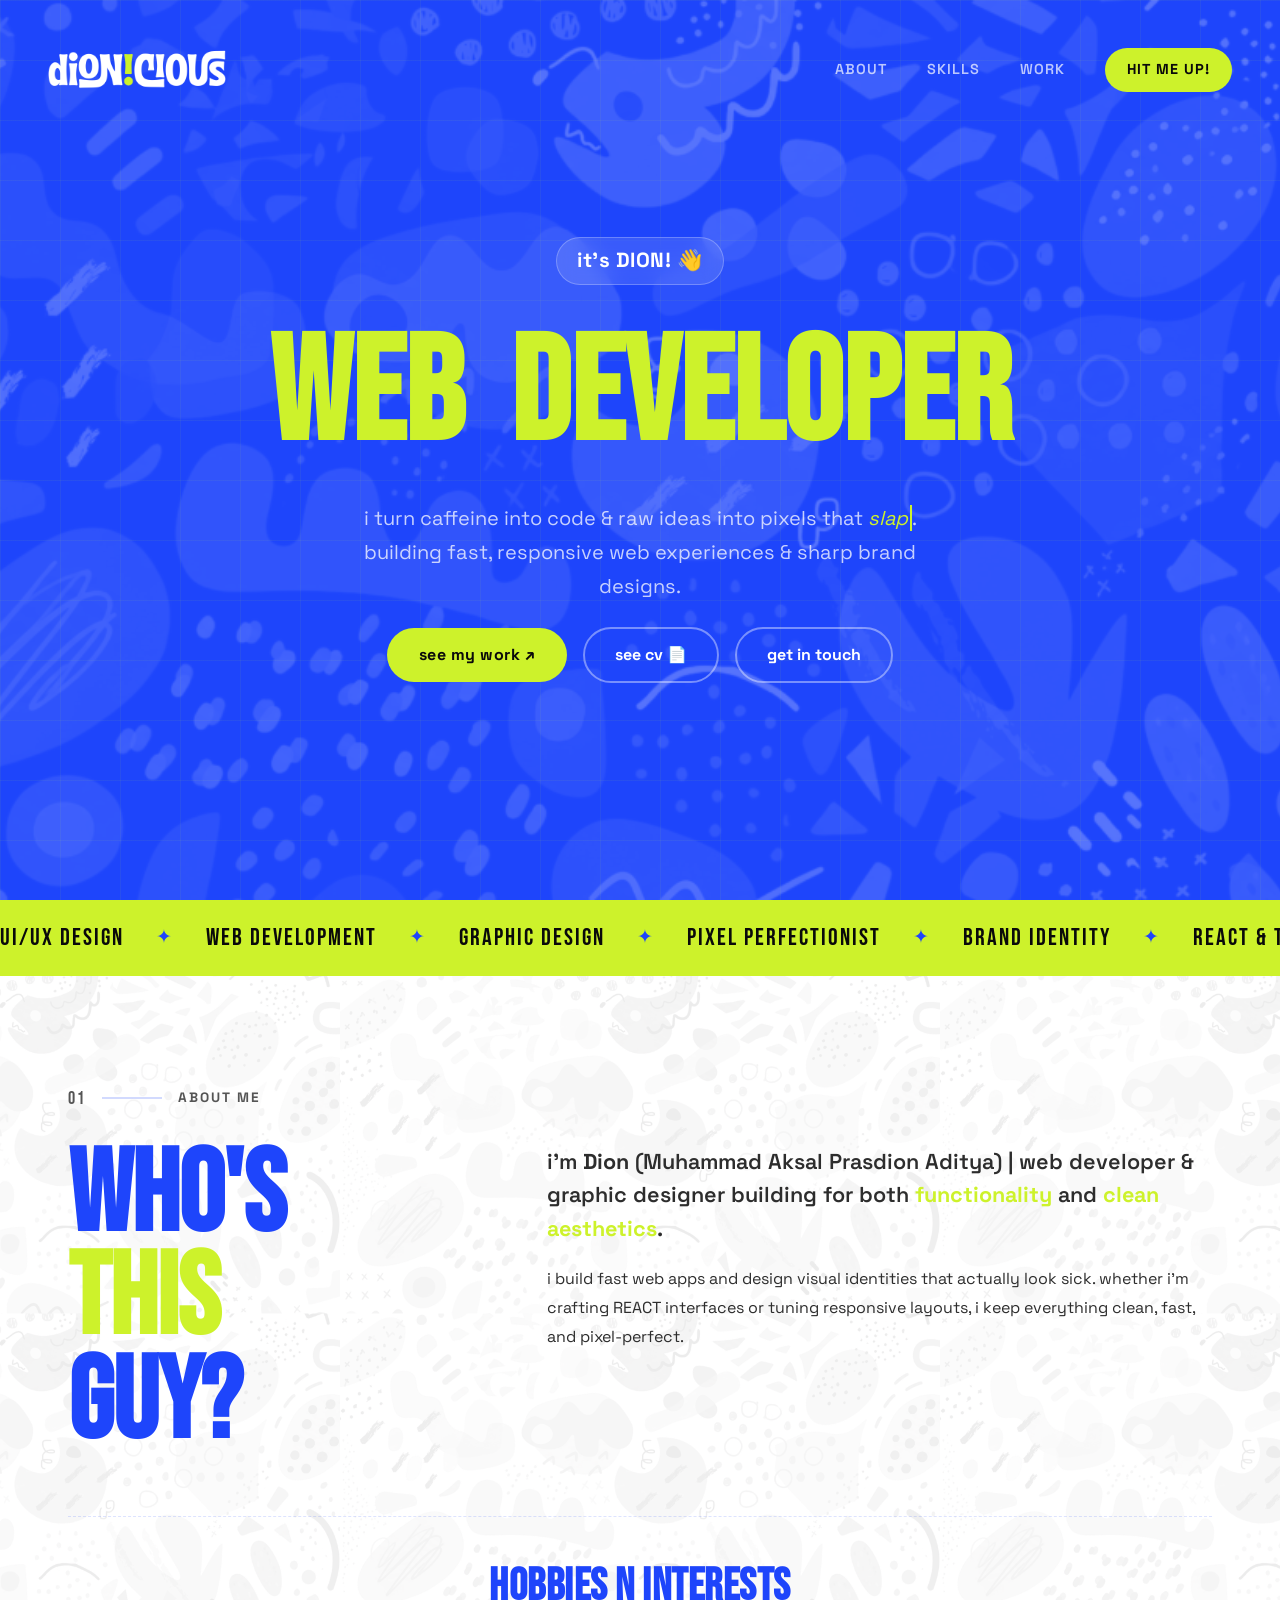
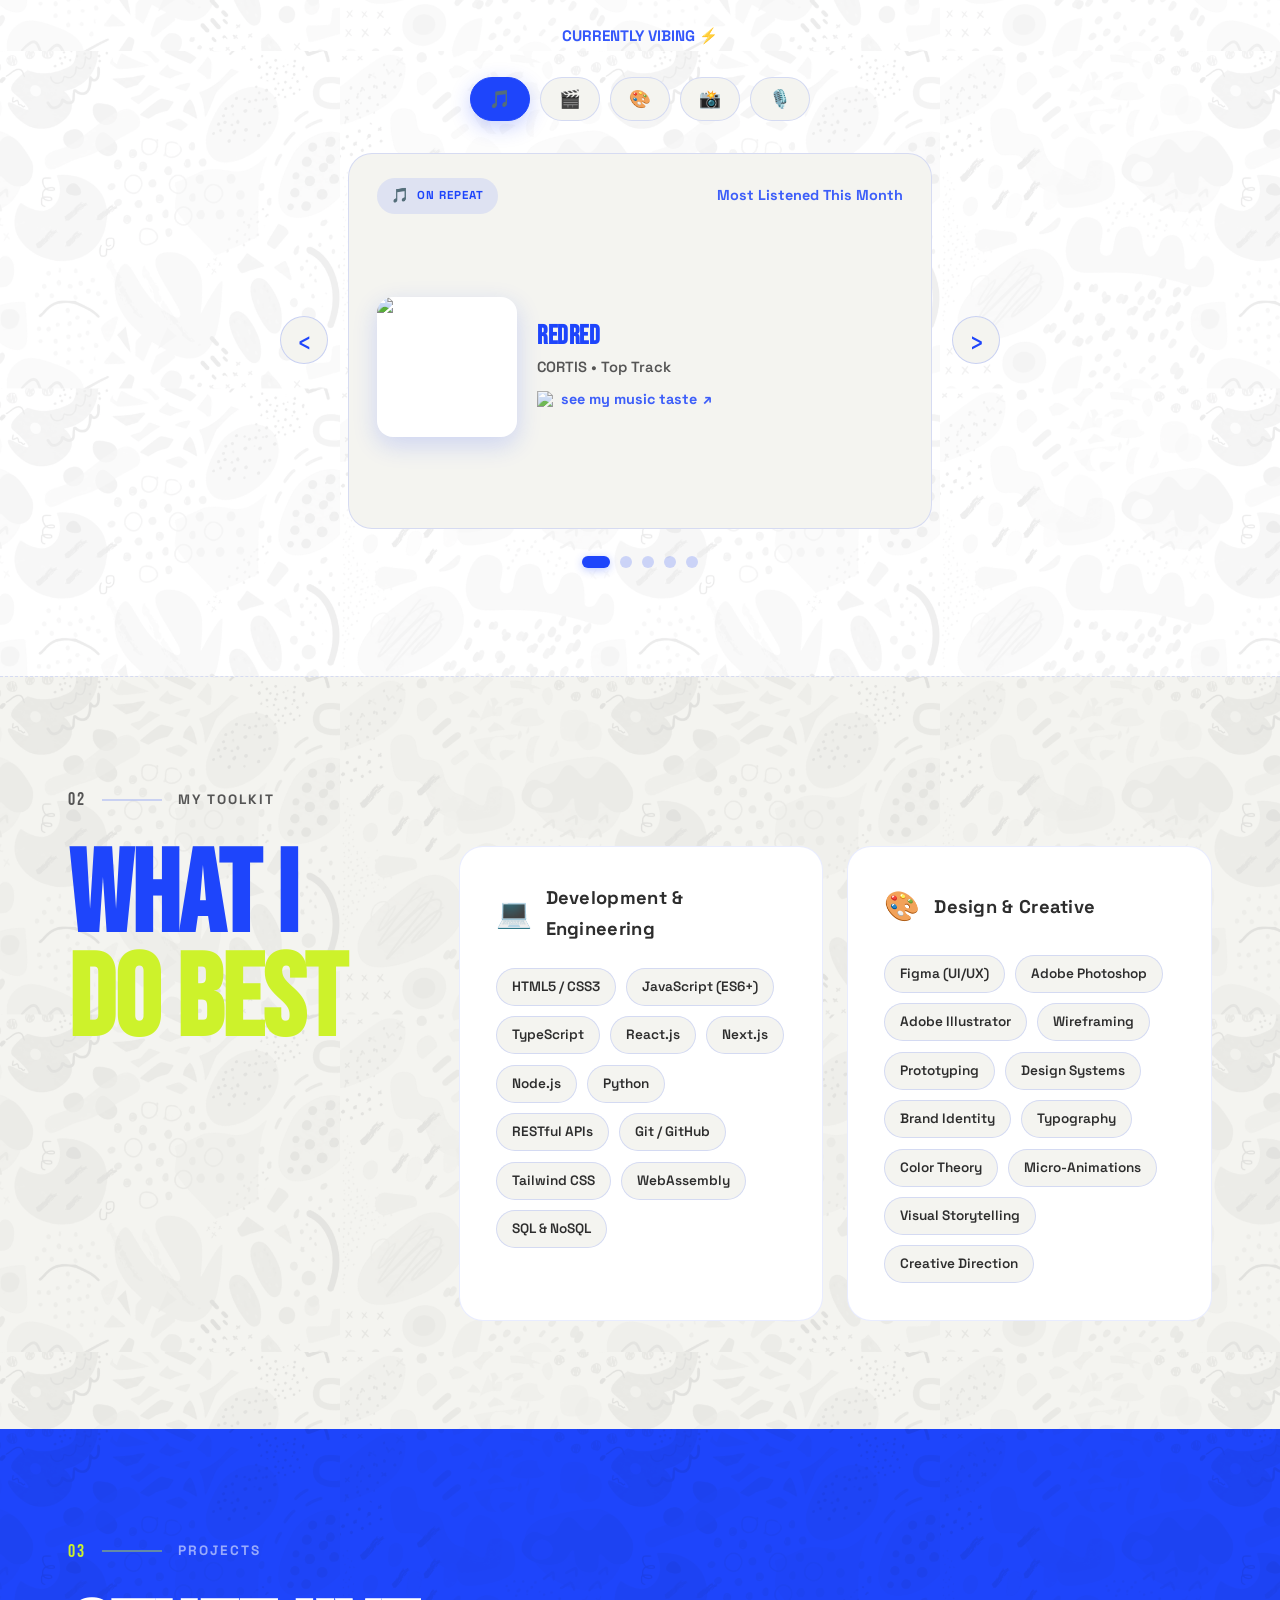
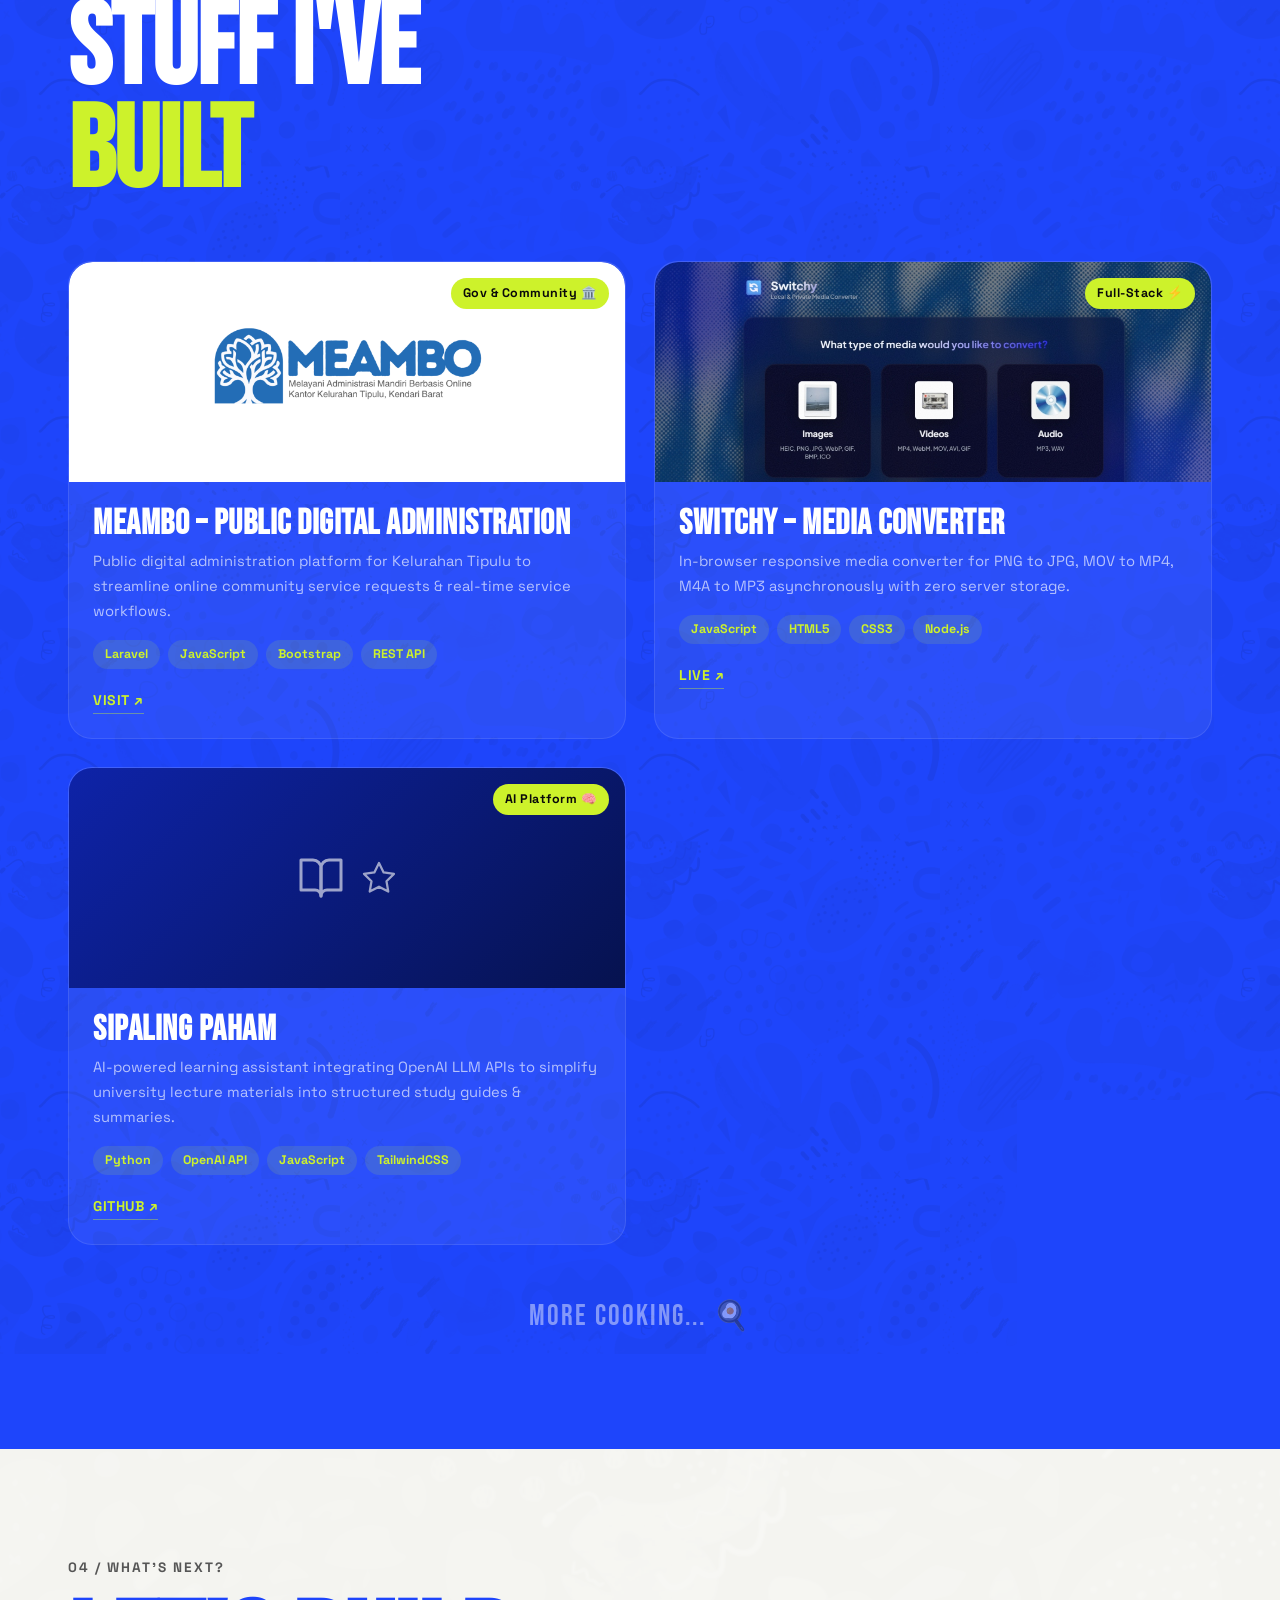
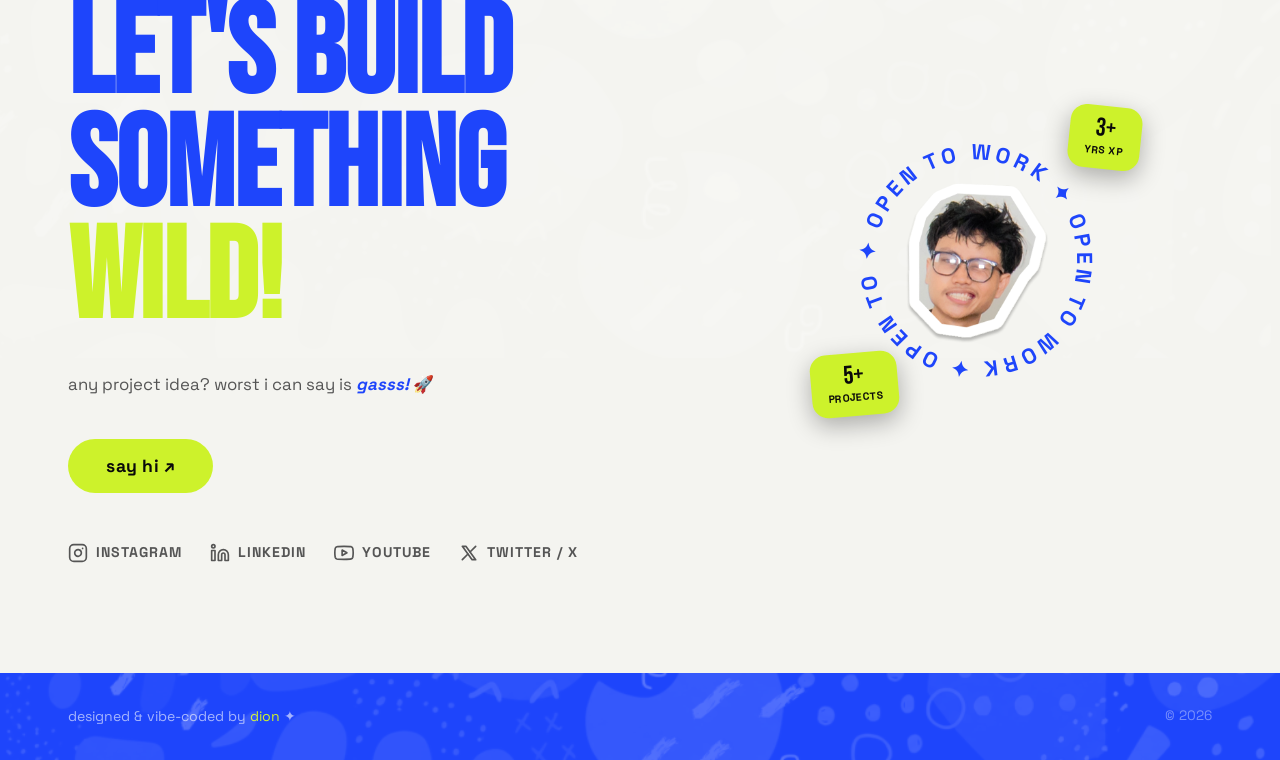
==== commit 502f03b9: "feat: overhaul hobby section with 3D DVD shelf for movie favorites and updated text content" ====
--- a/index.html
+++ b/index.html
@@ -174,8 +174,8 @@
                             class="lime-text fw-bold">clean aesthetics</span>.
                     </p>
                     <p class="about-body">
-                        I don't just write code, I build fast web apps and design visual identities that actually look
-                        sick. Whether I'm crafting React interfaces or tuning responsive layouts, I keep everything
+                        i build fast web apps and design visual identities that actually look
+                        sick. whether i'm crafting REACT interfaces or tuning responsive layouts, i keep everything
                         clean, fast, and pixel-perfect.
                     </p>
                 </div>
@@ -192,23 +192,18 @@
                 <div class="hobby-tabs-nav" id="hobbyTabsNav">
                     <button class="hobby-tab-btn is-active snd-click" data-slide="0">
                         <span class="tab-icon">🎵</span>
-                        <span class="tab-text">Music</span>
                     </button>
                     <button class="hobby-tab-btn snd-click" data-slide="1">
                         <span class="tab-icon">🎬</span>
-                        <span class="tab-text">Movies</span>
                     </button>
                     <button class="hobby-tab-btn snd-click" data-slide="2">
                         <span class="tab-icon">🎨</span>
-                        <span class="tab-text">Graphic Design</span>
                     </button>
                     <button class="hobby-tab-btn snd-click" data-slide="3">
                         <span class="tab-icon">📸</span>
-                        <span class="tab-text">Photography</span>
                     </button>
                     <button class="hobby-tab-btn snd-click" data-slide="4">
                         <span class="tab-icon">🎙️</span>
-                        <span class="tab-text">Content Creating</span>
                     </button>
                 </div>
 
@@ -252,30 +247,78 @@
                                 </div>
                             </div>
 
-                            <!-- Slide 1: Movies -->
+                            <!-- Slide 1: Movies (3D DVD Shelf - Top 4 Favorites) -->
                             <div class="hobby-slide" data-index="1">
-                                <div class="vibing-card movie-card">
+                                <div class="vibing-card movie-shelf-card">
                                     <div class="vibing-card-top">
                                         <div class="vibing-badge-pill">
                                             <span class="vibing-icon">🎬</span>
-                                            <span class="vibing-tag">#1 FAV MOVIE</span>
-                                        </div>
-                                        <span class="letterboxd-handle"
-                                            style="font-size: 0.9rem; font-weight: 700; color: var(--blue); opacity: 0.85;">@dionicious</span>
-                                    </div>
-                                    <div class="vibing-body">
-                                        <img src="https://i.pinimg.com/1200x/20/2d/34/202d342024d98f7e41f13dc25f61d049.jpg"
-                                            alt="Dune Movie Poster" class="vibing-poster">
-                                        <div class="vibing-content">
-                                            <h4 class="vibing-track">the odyssey</h4>
-                                            <p class="vibing-artist">by CHRISTOPHER NOLAN</p>
-                                            <a href="https://letterboxd.com/dionicious/" target="_blank" rel="noopener"
-                                                class="vibing-link snd-click" id="letterboxdProfileBtn">
-                                                <img src="https://encrypted-tbn0.gstatic.com/images?q=tbn:ANd9GcQRpFZIm6Gp13p9WQ9TfharzuN7HS4J4Bo_dEs5Hp5uGg&s=10"
-                                                    alt="Letterboxd" class="social-brand-icon-img">
-                                                <span>see my movie taste</span> ↗
+                                            <span class="vibing-tag">TOP 4 FAVORITES</span>
+                                        </div>
+                                        <a href="https://letterboxd.com/dionicious/" target="_blank" rel="noopener"
+                                            class="letterboxd-handle snd-click"
+                                            style="font-size: 0.9rem; font-weight: 700; color: var(--blue); opacity: 0.85; display: inline-flex; align-items: center; gap: 6px;">
+                                            <img src="https://encrypted-tbn0.gstatic.com/images?q=tbn:ANd9GcQRpFZIm6Gp13p9WQ9TfharzuN7HS4J4Bo_dEs5Hp5uGg&s=10"
+                                                alt="Letterboxd" class="social-brand-icon-img">
+                                            <span>@dionicious</span> ↗
+                                        </a>
+                                    </div>
+
+                                    <!-- 3D Overlapping DVD Cases Shelf -->
+                                    <div class="movie-shelf-container">
+                                        <div class="movie-shelf-track">
+                                            <!-- Favorite 1: The Odyssey (2026) -->
+                                            <a href="https://letterboxd.com/dionicious/film/the-odyssey-2026/"
+                                                target="_blank" rel="noopener" class="dvd-case snd-hover snd-click">
+                                                <div class="dvd-inner">
+                                                    <img src="https://a.ltrbxd.com/resized/film-poster/1/2/5/5/3/9/4/1255394-the-odyssey-2026-0-600-0-900-crop.jpg?v=1eed046d0c"
+                                                        alt="The Odyssey" class="dvd-cover">
+                                                    <div class="dvd-disc"></div>
+                                                    <div class="dvd-sheen"></div>
+                                                </div>
+                                                <span class="dvd-title-tag">The Odyssey</span>
                                             </a>
-                                        </div>
+
+                                            <!-- Favorite 2: Dune (2021) -->
+                                            <a href="https://letterboxd.com/dionicious/film/dune-2021/" target="_blank"
+                                                rel="noopener" class="dvd-case snd-hover snd-click">
+                                                <div class="dvd-inner">
+                                                    <img src="https://a.ltrbxd.com/resized/sm/upload/nx/8b/vs/gc/cDbNAY0KM84cxXhmj8f0dLWza3t-0-2000-0-3000-crop.jpg?v=49eed12751"
+                                                        alt="Dune" class="dvd-cover">
+                                                    <div class="dvd-disc"></div>
+                                                    <div class="dvd-sheen"></div>
+                                                </div>
+                                                <span class="dvd-title-tag">Dune</span>
+                                            </a>
+
+                                            <!-- Favorite 3: Better Off Dead (2025) -->
+                                            <a href="https://letterboxd.com/dionicious/film/better-off-dead-2025/"
+                                                target="_blank" rel="noopener" class="dvd-case snd-hover snd-click">
+                                                <div class="dvd-inner">
+                                                    <img src="https://a.ltrbxd.com/resized/film-poster/1/2/7/7/5/0/0/1277500-better-off-dead-2025-0-600-0-900-crop.jpg?v=128f856ddc"
+                                                        alt="Better Off Dead" class="dvd-cover">
+                                                    <div class="dvd-disc"></div>
+                                                    <div class="dvd-sheen"></div>
+                                                </div>
+                                                <span class="dvd-title-tag">Better Off Dead</span>
+                                            </a>
+
+                                            <!-- Favorite 4: Billie Eilish: Hit Me Hard and Soft (2026) -->
+                                            <a href="https://letterboxd.com/dionicious/film/billie-eilish-hit-me-hard-and-soft-the-tour/"
+                                                target="_blank" rel="noopener" class="dvd-case snd-hover snd-click">
+                                                <div class="dvd-inner">
+                                                    <img src="https://a.ltrbxd.com/resized/film-poster/1/3/9/1/7/2/8/1391728-billie-eilish-hit-me-hard-and-soft-the-tour-0-600-0-900-crop.jpg?v=bcd6d878b6"
+                                                        alt="Billie Eilish 3D Tour" class="dvd-cover">
+                                                    <div class="dvd-disc"></div>
+                                                    <div class="dvd-sheen"></div>
+                                                </div>
+                                                <span class="dvd-title-tag">Billie Eilish 3D</span>
+                                            </a>
+                                        </div>
+                                    </div>
+
+                                    <div class="vibing-footer-hint">
+                                        <span>✦ click any sleeve to see review ↗ ✦</span>
                                     </div>
                                 </div>
                             </div>
@@ -353,20 +396,20 @@
                                             class="vibing-poster hobby-card-thumb">
                                         <div class="vibing-content">
                                             <h4 class="vibing-track">Content Creating</h4>
-                                            <p class="vibing-artist">Song covers &amp; video edits</p>
+                                            <p class="vibing-artist">i create random videos, mostly song covers lol</p>
                                             <div class="sneak-peek-links"
                                                 style="display: flex; gap: 14px; flex-wrap: wrap;">
                                                 <a href="https://tiktok.com/@prasdionaditya" target="_blank"
                                                     rel="noopener" class="vibing-link sneak-link snd-click">
                                                     <img src="https://i.pinimg.com/736x/e1/0e/3f/e10e3f21d3b4e0f40b04b8fee7f40da4.jpg"
                                                         alt="TikTok" class="social-brand-icon-img">
-                                                    <span>tiktok @prasdionaditya</span> ↗
+                                                    <span>view tiktok</span> ↗
                                                 </a>
                                                 <a href="https://youtube.com/@prasdionaditya" target="_blank"
                                                     rel="noopener" class="vibing-link sneak-link snd-click">
                                                     <img src="https://upload.wikimedia.org/wikipedia/commons/e/ef/Youtube_logo.png"
                                                         alt="YouTube" class="social-brand-icon-img">
-                                                    <span>youtube channel</span> ↗
+                                                    <span>view channel</span> ↗
                                                 </a>
                                             </div>
                                         </div>
--- a/styles.css
+++ b/styles.css
@@ -246,6 +246,50 @@
 }
 
 
+/* ============ CUSTOM CURSOR ============ */
+.cursor-dot {
+    position: fixed;
+    top: 0;
+    left: 0;
+    width: 8px;
+    height: 8px;
+    background: var(--lime);
+    border-radius: 50%;
+    pointer-events: none;
+    z-index: 9999;
+    transition: transform 0.1s, opacity 0.15s;
+    will-change: transform;
+}
+
+.cursor-ring {
+    position: fixed;
+    top: 0;
+    left: 0;
+    width: 36px;
+    height: 36px;
+    border: 2px solid var(--lime);
+    border-radius: 50%;
+    pointer-events: none;
+    z-index: 9998;
+    opacity: 0.5;
+    will-change: transform;
+    transition: opacity 0.3s;
+}
+
+.cursor-dot.hover {
+    transform: translate(var(--dx, 0), var(--dy, 0)) scale(2.5);
+    background: var(--lime);
+}
+
+.cursor-ring.hover {
+    opacity: 0.8;
+    transform: translate(var(--rx, 0), var(--ry, 0)) scale(1.5);
+}
+
+.cursor-dot.hidden,
+.cursor-ring.hidden {
+    opacity: 0;
+}
 
 
 /* ============ REVEAL ANIMATIONS ============ */
@@ -307,6 +351,10 @@
     object-fit: contain;
     mix-blend-mode: screen;
     transition: transform var(--t-fast);
+}
+
+.nav-scrolled .nav-logo-img {
+    mix-blend-mode: multiply;
 }
 
 .nav-logo:hover .nav-logo-img {
@@ -668,6 +716,14 @@
     transform: translateY(-2px);
 }
 
+/* ——— Open To Work Badge ——— */
+.hero-badge-area {
+    position: relative;
+    display: flex;
+    align-items: center;
+    justify-content: center;
+    flex-shrink: 0;
+}
 
 .otw-wrapper {
     position: relative;
@@ -767,6 +823,43 @@
     letter-spacing: 0.5px;
 }
 
+/* Scroll indicator */
+.scroll-indicator {
+    position: absolute;
+    bottom: 32px;
+    left: 50%;
+    transform: translateX(-50%);
+    display: flex;
+    flex-direction: column;
+    align-items: center;
+    gap: 8px;
+    font-size: 0.75rem;
+    font-weight: 600;
+    text-transform: uppercase;
+    letter-spacing: 2px;
+    color: rgba(255, 255, 255, 0.45);
+}
+
+.scroll-line {
+    width: 1px;
+    height: 48px;
+    background: linear-gradient(to bottom, rgba(255, 255, 255, 0.4), transparent);
+    animation: scrollPulse 2s ease-in-out infinite;
+}
+
+@keyframes scrollPulse {
+
+    0%,
+    100% {
+        transform: scaleY(1);
+        opacity: 0.4;
+    }
+
+    50% {
+        transform: scaleY(1.3);
+        opacity: 0.9;
+    }
+}
 
 
 /* ============ MARQUEE ============ */
@@ -898,6 +991,30 @@
     margin-bottom: 32px;
 }
 
+.about-tags {
+    display: flex;
+    flex-wrap: wrap;
+    gap: 10px;
+}
+
+.about-tag {
+    padding: 8px 16px;
+    background: rgba(30, 69, 251, 0.06);
+    border: 1.5px solid rgba(30, 69, 251, 0.2);
+    color: var(--blue);
+    border-radius: var(--r-full);
+    font-size: 0.88rem;
+    font-weight: 700;
+    letter-spacing: 0.3px;
+    transition: all var(--t-fast);
+}
+
+.about-tag:hover {
+    background: var(--blue);
+    color: var(--white);
+    border-color: var(--blue);
+    transform: translateY(-2px);
+}
 
 
 .vibing-wrap {
@@ -1034,7 +1151,11 @@
 }
 
 .skill-pill[data-tooltip]:hover::before,
-.skill-pill[data-tooltip]:hover::after {
+.skill-pill[data-tooltip]:hover::after,
+.skill-pill[data-tooltip]:active::before,
+.skill-pill[data-tooltip]:active::after,
+.skill-pill[data-tooltip]:focus::before,
+.skill-pill[data-tooltip]:focus::after {
     opacity: 1;
     visibility: visible;
     transform: translateX(-50%) translateY(0);
@@ -1130,7 +1251,21 @@
     opacity: 0.6;
 }
 
-
+.project-bg-1 {
+    background: linear-gradient(135deg, #1E45FB 0%, #0e23a8 100%);
+}
+
+.project-bg-2 {
+    background: linear-gradient(135deg, #0e23a8 0%, #06124f 100%);
+}
+
+.project-bg-3 {
+    background: linear-gradient(135deg, #7209B7 0%, #3F37C9 100%);
+}
+
+.project-bg-4 {
+    background: linear-gradient(135deg, #F72585 0%, #7209B7 100%);
+}
 
 .project-type-tag {
     position: absolute;
@@ -1355,7 +1490,25 @@
     font-size: 1.1rem;
 }
 
-
+.btn-ghost-lime {
+    display: inline-flex;
+    align-items: center;
+    gap: 10px;
+    padding: 14px 32px;
+    background: transparent;
+    color: var(--blue);
+    font-weight: 700;
+    font-size: 1rem;
+    border: 2px solid rgba(30, 69, 251, 0.35);
+    border-radius: var(--r-full);
+    transition: all var(--t-fast);
+}
+
+.btn-ghost-lime:hover {
+    background: rgba(30, 69, 251, 0.07);
+    border-color: var(--blue);
+    transform: translateY(-2px);
+}
 
 .social-links {
     display: flex;
@@ -1540,7 +1693,10 @@
         text-align: center;
     }
 
-
+    .cursor-dot,
+    .cursor-ring {
+        display: none;
+    }
 
     body {
         cursor: auto;
@@ -1605,7 +1761,10 @@
 /* ============ HOVER ============ */
 @media (hover: none) {
 
-
+    .cursor-dot,
+    .cursor-ring {
+        display: none !important;
+    }
 
     body,
     body a,
@@ -1641,7 +1800,128 @@
 }
 
 
-
+/* ============ SOUND TOGGLE ============ */
+.sound-toggle {
+    display: flex;
+    align-items: center;
+    justify-content: center;
+    width: 36px;
+    height: 36px;
+    background: rgba(255, 255, 255, 0.12);
+    border: 1.5px solid rgba(255, 255, 255, 0.2);
+    border-radius: 50%;
+    font-size: 1rem;
+    color: var(--white);
+    transition: all var(--t-fast);
+    flex-shrink: 0;
+}
+
+.sound-toggle:hover {
+    background: var(--lime);
+    border-color: var(--lime);
+    transform: scale(1.1);
+}
+
+#navbar.scrolled .sound-toggle {
+    background: rgba(30, 69, 251, 0.15);
+    border-color: rgba(30, 69, 251, 0.3);
+}
+
+
+/* ============ CONTACT FORM ============ */
+.contact-form-wrap {
+    margin: 40px 0;
+    padding: 36px;
+    background: var(--white);
+    border: 1.5px solid rgba(30, 69, 251, 0.1);
+    border-radius: var(--r-lg);
+    box-shadow: 0 8px 40px rgba(30, 69, 251, 0.08);
+}
+
+.form-title {
+    font-family: var(--font-display);
+    font-size: 1.8rem;
+    color: var(--blue);
+    margin-bottom: 24px;
+    letter-spacing: 0.5px;
+}
+
+.form-row {
+    display: grid;
+    grid-template-columns: 1fr 1fr;
+    gap: 16px;
+    margin-bottom: 16px;
+}
+
+.form-group {
+    display: flex;
+    flex-direction: column;
+    gap: 6px;
+    margin-bottom: 16px;
+}
+
+.form-row .form-group {
+    margin-bottom: 0;
+}
+
+.form-group label {
+    font-size: 0.8rem;
+    font-weight: 700;
+    text-transform: uppercase;
+    letter-spacing: 1px;
+    color: var(--gray-500);
+}
+
+.form-group input,
+.form-group textarea {
+    width: 100%;
+    padding: 14px 18px;
+    background: var(--off-white);
+    border: 1.5px solid rgba(30, 69, 251, 0.12);
+    border-radius: var(--r-md);
+    font-family: var(--font-body);
+    font-size: 0.95rem;
+    color: var(--gray-700);
+    transition: border-color var(--t-fast), box-shadow var(--t-fast);
+    outline: none;
+    resize: vertical;
+}
+
+.form-group input:focus,
+.form-group textarea:focus {
+    border-color: var(--blue);
+    box-shadow: 0 0 0 3px rgba(30, 69, 251, 0.12);
+    background: var(--white);
+}
+
+.form-group input::placeholder,
+.form-group textarea::placeholder {
+    color: var(--gray-300);
+}
+
+.form-submit {
+    margin-top: 8px;
+    width: 100%;
+    justify-content: center;
+}
+
+.form-success {
+    display: flex;
+    align-items: center;
+    gap: 12px;
+    padding: 20px 24px;
+    background: rgba(205, 242, 43, 0.15);
+    border: 1.5px solid var(--lime);
+    border-radius: var(--r-md);
+    font-weight: 700;
+    color: var(--gray-700);
+    margin-top: 16px;
+}
+
+.success-icon {
+    font-size: 1.4rem;
+    color: var(--blue);
+}
 
 
 /* ============ ABOUT SECTION — text on white bg ============ */
@@ -1671,7 +1951,17 @@
     color: var(--gray-500);
 }
 
-
+.about-tag {
+    background: rgba(30, 69, 251, 0.06);
+    border: 1.5px solid rgba(30, 69, 251, 0.2);
+    color: var(--blue);
+}
+
+.about-tag:hover {
+    background: var(--blue);
+    color: var(--white);
+    border-color: var(--blue);
+}
 
 
 /* ============ SKILLS SECTION — eyebrow on white ============ */
@@ -1710,7 +2000,13 @@
     gap: 6px;
 }
 
-
+.vibing-badge {
+    font-size: 0.78rem;
+    font-weight: 800;
+    letter-spacing: 1.5px;
+    color: var(--blue);
+    text-transform: uppercase;
+}
 
 .vibing-title {
     font-family: var(--font-display);
@@ -1820,6 +2116,7 @@
 
 .hobby-slides-track {
     display: flex;
+    align-items: stretch;
     transition: transform 0.45s cubic-bezier(0.25, 1, 0.5, 1);
     will-change: transform;
 }
@@ -1831,6 +2128,8 @@
     opacity: 0.4;
     transform: scale(0.96);
     transition: opacity 0.45s, transform 0.45s;
+    display: flex;
+    flex-direction: column;
 }
 
 .hobby-slide.is-active {
@@ -1876,7 +2175,12 @@
     box-shadow: 0 2px 8px rgba(30, 69, 251, 0.3);
 }
 
-
+.vibing-grid {
+    display: grid;
+    grid-template-columns: repeat(auto-fit, minmax(320px, 1fr));
+    justify-content: center;
+    gap: 20px;
+}
 
 .vibing-card {
     background: var(--off-white);
@@ -1947,7 +2251,67 @@
     color: var(--blue);
 }
 
-
+/* Equalizer animation for music card */
+.equalizer {
+    display: flex;
+    align-items: flex-end;
+    gap: 3px;
+    height: 16px;
+}
+
+.equalizer span {
+    width: 3px;
+    background: var(--blue);
+    border-radius: 2px;
+    animation: eqBounce 0.8s ease-in-out infinite alternate;
+}
+
+.equalizer span:nth-child(1) {
+    height: 60%;
+    animation-delay: 0.1s;
+}
+
+.equalizer span:nth-child(2) {
+    height: 100%;
+    animation-delay: 0.3s;
+}
+
+.equalizer span:nth-child(3) {
+    height: 40%;
+    animation-delay: 0.2s;
+}
+
+.equalizer span:nth-child(4) {
+    height: 80%;
+    animation-delay: 0.4s;
+}
+
+@keyframes eqBounce {
+    0% {
+        height: 20%;
+    }
+
+    100% {
+        height: 100%;
+    }
+}
+
+/* Spotify Embed */
+.spotify-embed-wrap {
+    margin-top: 12px;
+    border-radius: 12px;
+    overflow: hidden;
+    box-shadow: 0 6px 20px rgba(30, 69, 251, 0.15);
+    transition: transform var(--t-fast), box-shadow var(--t-fast);
+}
+
+.spotify-embed-wrap iframe {
+    display: block;
+}
+
+.music-card:hover .spotify-embed-wrap {
+    box-shadow: 0 10px 28px rgba(30, 69, 251, 0.25);
+}
 
 .vibing-body {
     display: flex;
@@ -2022,20 +2386,302 @@
     transform: translateX(3px);
 }
 
-
-
-.vibing-card {
+/* ============ CLICKABLE HOBBIES & MODAL ============ */
+.hobbies-clickable-card {
+    grid-column: span 1;
+}
+
+.vibing-hint {
+    font-size: 0.75rem;
+    font-weight: 700;
+    color: var(--blue);
+    opacity: 0.8;
+}
+
+.hobbies-click-list {
+    display: flex;
+    flex-direction: column;
+    gap: 10px;
+    margin-top: 16px;
+}
+
+.hobby-click-item {
+    display: flex;
+    align-items: center;
+    gap: 12px;
+    padding: 12px 14px;
+    background: var(--white);
+    border: 1.5px solid rgba(30, 69, 251, 0.14);
+    border-radius: var(--r-md);
+    cursor: pointer;
+    transition: transform var(--t-fast), border-color var(--t-fast), background var(--t-fast), box-shadow var(--t-fast);
+    user-select: none;
+}
+
+.hobby-click-item:hover {
+    transform: translateX(6px) scale(1.02);
+    border-color: var(--blue);
+    background: var(--blue);
+    box-shadow: 0 8px 24px rgba(30, 69, 251, 0.2);
+}
+
+.hobby-click-item:hover .hobby-item-title {
+    color: var(--white);
+}
+
+.hobby-click-item:hover .hobby-item-desc {
+    color: rgba(255, 255, 255, 0.8);
+}
+
+.hobby-click-item:hover .hobby-item-icon {
+    background: rgba(255, 255, 255, 0.2);
+}
+
+.hobby-click-item:hover .hobby-arrow {
+    color: var(--lime);
+    transform: translate(3px, -3px);
+    opacity: 1;
+}
+
+.hobby-item-icon {
+    font-size: 1.4rem;
+    flex-shrink: 0;
+    width: 40px;
+    height: 40px;
+    display: flex;
+    align-items: center;
+    justify-content: center;
+    background: rgba(30, 69, 251, 0.06);
+    border-radius: var(--r-sm);
+    transition: background var(--t-fast);
+}
+
+.hobby-item-content {
+    display: flex;
+    flex-direction: column;
+    gap: 2px;
+}
+
+.hobby-item-title {
+    font-family: var(--font-display);
+    font-size: 1.2rem;
+    color: var(--blue);
+    line-height: 1.1;
+    transition: color var(--t-fast);
+}
+
+.hobby-item-desc {
+    font-size: 0.78rem;
+    color: var(--gray-500);
+    font-weight: 500;
+    line-height: 1.3;
+    transition: color var(--t-fast);
+}
+
+.hobby-arrow {
+    margin-left: auto;
+    font-size: 1.1rem;
+    font-weight: 800;
+    color: var(--blue);
+    opacity: 0.6;
+    transition: transform var(--t-fast), opacity var(--t-fast), color var(--t-fast);
+}
+
+
+/* ============ HOBBY PORTFOLIO MODAL ============ */
+.hobby-modal-overlay {
+    position: fixed;
+    inset: 0;
+    background: rgba(10, 15, 35, 0.75);
+    backdrop-filter: blur(12px);
+    -webkit-backdrop-filter: blur(12px);
+    z-index: 9999;
+    display: flex;
+    align-items: center;
+    justify-content: center;
+    padding: 24px;
+    opacity: 0;
+    pointer-events: none;
+    transition: opacity 0.3s ease;
+}
+
+.hobby-modal-overlay.active {
+    opacity: 1;
+    pointer-events: auto;
+}
+
+.hobby-modal-card {
+    background: var(--off-white);
+    border: 2px solid var(--blue);
+    border-radius: var(--r-lg);
+    max-width: 580px;
+    width: 100%;
+    padding: 32px;
+    position: relative;
+    transform: scale(0.88) translateY(24px);
+    transition: transform 0.35s cubic-bezier(0.34, 1.56, 0.64, 1);
+    box-shadow: 0 30px 80px rgba(30, 69, 251, 0.3);
+    max-height: 90vh;
+    overflow-y: auto;
+}
+
+.hobby-modal-overlay.active .hobby-modal-card {
+    transform: scale(1) translateY(0);
+}
+
+.hobby-modal-close {
+    position: absolute;
+    top: 18px;
+    right: 18px;
+    width: 36px;
+    height: 36px;
+    border-radius: 50%;
+    background: rgba(30, 69, 251, 0.08);
+    border: 1px solid rgba(30, 69, 251, 0.2);
+    color: var(--blue);
+    font-size: 1.1rem;
+    font-weight: 800;
+    cursor: pointer;
+    display: flex;
+    align-items: center;
+    justify-content: center;
+    transition: all var(--t-fast);
+    z-index: 2;
+}
+
+.hobby-modal-close:hover {
+    background: var(--blue);
+    color: var(--white);
+    border-color: var(--blue);
+    transform: rotate(90deg);
+}
+
+/* Modal Inner Design */
+.modal-header-badge {
+    display: inline-flex;
+    align-items: center;
+    gap: 6px;
+    padding: 4px 12px;
+    background: rgba(30, 69, 251, 0.08);
+    border-radius: var(--r-full);
+    font-size: 0.75rem;
+    font-weight: 800;
+    color: var(--blue);
+    text-transform: uppercase;
+    letter-spacing: 1px;
+    margin-bottom: 12px;
+}
+
+.modal-title {
+    font-family: var(--font-display);
+    font-size: clamp(2rem, 5vw, 2.8rem);
+    color: var(--blue);
+    line-height: 1;
+    margin-bottom: 16px;
+}
+
+.modal-image-wrap {
+    width: 100%;
+    height: 240px;
+    border-radius: var(--r-md);
+    overflow: hidden;
+    margin-bottom: 20px;
+    border: 1.5px solid rgba(30, 69, 251, 0.15);
+    box-shadow: 0 8px 24px rgba(30, 69, 251, 0.12);
+}
+
+.modal-image {
+    width: 100%;
+    height: 100%;
+    object-fit: cover;
+    display: block;
+}
+
+.modal-desc {
+    font-size: 0.95rem;
+    color: var(--gray-700);
+    line-height: 1.6;
+    margin-bottom: 20px;
+}
+
+.modal-tags {
+    display: flex;
+    flex-wrap: wrap;
+    gap: 8px;
+}
+
+.modal-tag {
+    padding: 6px 14px;
+    background: var(--white);
+    border: 1px solid rgba(30, 69, 251, 0.18);
+    border-radius: var(--r-full);
+    font-size: 0.8rem;
+    font-weight: 700;
+    color: var(--blue);
+}
+
+/* Hobbies Subsections (2 Compact Subsections) */
+.vibing-subsection {
+    margin-bottom: 24px;
+}
+
+.vibing-subsection:last-child {
+    margin-bottom: 0;
+}
+
+.vibing-sub-title {
+    font-size: 1.05rem;
+    font-weight: 800;
+    text-transform: uppercase;
+    letter-spacing: 1.5px;
+    color: var(--blue);
+    margin-bottom: 16px;
+    display: flex;
+    align-items: center;
+    gap: 10px;
+    opacity: 0.95;
+}
+
+.vibing-sub-title span {
+    color: var(--lime);
+    background: var(--blue);
+    padding: 3px 10px;
+    border-radius: 6px;
+    font-size: 0.85rem;
+}
+
+.vibing-grid-media {
+    display: grid !important;
+    grid-template-columns: repeat(2, 1fr) !important;
+    gap: 20px !important;
+}
+
+.vibing-grid-creative {
+    display: grid !important;
+    grid-template-columns: repeat(3, 1fr) !important;
+    gap: 20px !important;
+}
+
+.vibing-card,
+.movie-shelf-card,
+.hobby-single-card {
     background: var(--off-white);
     border: 1.5px solid rgba(30, 69, 251, 0.14);
     border-radius: var(--r-lg);
-    padding: 22px 24px;
+    padding: 24px 28px;
+    min-height: 310px;
+    flex: 1 0 auto;
     display: flex;
     flex-direction: column;
+    justify-content: space-between;
     gap: 16px;
+    box-sizing: border-box;
     transition: transform var(--t-fast), border-color var(--t-fast), box-shadow var(--t-fast);
 }
 
-.vibing-card:hover {
+.vibing-card:hover,
+.movie-shelf-card:hover,
+.hobby-single-card:hover {
     transform: translateY(-4px);
     border-color: var(--blue);
     box-shadow: 0 12px 32px rgba(30, 69, 251, 0.15);
@@ -2062,7 +2708,10 @@
 .vibing-body {
     display: flex;
     align-items: center;
-    gap: 18px;
+    gap: 20px;
+    margin-top: auto;
+    margin-bottom: auto;
+    padding: 8px 0;
 }
 
 .vibing-poster,
@@ -2072,6 +2721,7 @@
     aspect-ratio: 1 / 1;
     border-radius: var(--r-md);
     object-fit: cover;
+    background: #ffffff;
     flex-shrink: 0;
     box-shadow: 0 8px 24px rgba(30, 69, 251, 0.16);
     transition: transform var(--t-fast);
@@ -2094,6 +2744,300 @@
 .vibing-card:hover .vibing-poster,
 .hobby-single-card:hover .hobby-card-thumb {
     transform: scale(1.05);
+}
+
+/* ============ 3D MOVIE SHELF (ROGIE-STYLE) ============ */
+.movie-shelf-container {
+    perspective: 1200px;
+    padding: 20px 10px 24px;
+    display: flex;
+    justify-content: center;
+    align-items: center;
+    overflow: visible;
+    width: 100%;
+}
+
+.movie-shelf-track {
+    display: flex;
+    align-items: center;
+    justify-content: center;
+    transform-style: preserve-3d;
+}
+
+/* 3D DVD / Vinyl Sleeve Case */
+.dvd-case {
+    position: relative;
+    width: 128px;
+    height: 190px;
+    margin-left: -36px;
+    transform-style: preserve-3d;
+    transform: rotateY(-22deg) rotateX(4deg) translateZ(0px);
+    transition: transform 0.4s cubic-bezier(0.16, 1, 0.3, 1), box-shadow 0.4s ease, margin 0.4s ease;
+    cursor: pointer;
+    user-select: none;
+    flex-shrink: 0;
+    will-change: transform;
+    display: block;
+    text-decoration: none;
+}
+
+.dvd-case:first-child {
+    margin-left: 0;
+}
+
+.dvd-inner {
+    position: relative;
+    width: 100%;
+    height: 100%;
+    border-radius: 6px 12px 12px 6px;
+    overflow: hidden;
+    background: #0f1423;
+    box-shadow: -10px 16px 32px rgba(10, 15, 35, 0.38), inset 2px 0 3px rgba(255, 255, 255, 0.35);
+}
+
+.dvd-cover {
+    width: 100%;
+    height: 100%;
+    object-fit: cover;
+    display: block;
+    border-radius: inherit;
+}
+
+/* Vinyl / DVD Disc Peeking Out */
+.dvd-disc {
+    position: absolute;
+    bottom: 12px;
+    right: -16px;
+    width: 86px;
+    height: 86px;
+    border-radius: 50%;
+    background: radial-gradient(circle, #ffffff 11%, #111111 12%, #111111 26%, #282828 27%, #111111 38%, #222222 52%, #111111 66%, #000000 100%);
+    box-shadow: -4px 6px 16px rgba(0, 0, 0, 0.55);
+    transition: right 0.4s var(--ease-bounce), transform 0.4s var(--ease-bounce);
+    z-index: -1;
+    pointer-events: none;
+}
+
+/* Glossy Diagonal Sheen */
+.dvd-sheen {
+    position: absolute;
+    inset: 0;
+    background: linear-gradient(115deg, rgba(255, 255, 255, 0.32) 0%, rgba(255, 255, 255, 0.08) 32%, transparent 60%);
+    pointer-events: none;
+    border-radius: inherit;
+}
+
+/* Title Pill Tag on Hover */
+.dvd-title-tag {
+    position: absolute;
+    bottom: -32px;
+    left: 50%;
+    transform: translateX(-50%) translateY(4px);
+    background: var(--blue);
+    color: var(--white);
+    font-size: 0.72rem;
+    font-weight: 800;
+    padding: 4px 10px;
+    border-radius: var(--r-full);
+    white-space: nowrap;
+    opacity: 0;
+    pointer-events: none;
+    transition: opacity 0.3s ease, transform 0.3s ease;
+    box-shadow: 0 4px 12px rgba(30, 69, 251, 0.3);
+    z-index: 60;
+}
+
+/* 3D Hover & Active State */
+.dvd-case:hover {
+    transform: rotateY(0deg) rotateX(0deg) translateZ(64px) translateY(-16px) scale(1.08);
+    z-index: 50;
+    margin-right: 18px;
+}
+
+.dvd-case:hover .dvd-disc {
+    right: -38px;
+    transform: rotate(45deg);
+}
+
+.dvd-case:hover .dvd-title-tag {
+    opacity: 1;
+    transform: translateX(-50%) translateY(0);
+}
+
+.vibing-footer-hint {
+    text-align: center;
+    font-size: 0.76rem;
+    font-weight: 800;
+    color: var(--blue);
+    opacity: 0.7;
+    letter-spacing: 1px;
+    text-transform: uppercase;
+    margin-top: 4px;
+}
+
+/* ============ MOVIE INSPECTOR MODAL ============ */
+.movie-modal-overlay {
+    position: fixed;
+    inset: 0;
+    background: rgba(10, 15, 35, 0.78);
+    backdrop-filter: blur(14px);
+    -webkit-backdrop-filter: blur(14px);
+    z-index: 10000;
+    display: flex;
+    align-items: center;
+    justify-content: center;
+    padding: 24px;
+    opacity: 0;
+    pointer-events: none;
+    transition: opacity 0.35s ease;
+}
+
+.movie-modal-overlay.active {
+    opacity: 1;
+    pointer-events: auto;
+}
+
+.movie-modal-card {
+    background: var(--off-white);
+    border: 2px solid var(--blue);
+    border-radius: var(--r-lg);
+    max-width: 680px;
+    width: 100%;
+    padding: 36px;
+    position: relative;
+    transform: scale(0.85) translateY(24px);
+    transition: transform 0.4s cubic-bezier(0.34, 1.56, 0.64, 1);
+    box-shadow: 0 30px 90px rgba(30, 69, 251, 0.35);
+    max-height: 90vh;
+    overflow-y: auto;
+}
+
+.movie-modal-overlay.active .movie-modal-card {
+    transform: scale(1) translateY(0);
+}
+
+.movie-modal-close {
+    position: absolute;
+    top: 18px;
+    right: 18px;
+    width: 36px;
+    height: 36px;
+    border-radius: 50%;
+    background: rgba(30, 69, 251, 0.08);
+    border: 1px solid rgba(30, 69, 251, 0.2);
+    color: var(--blue);
+    font-size: 1.1rem;
+    font-weight: 800;
+    cursor: pointer;
+    display: flex;
+    align-items: center;
+    justify-content: center;
+    transition: all var(--t-fast);
+    z-index: 2;
+}
+
+.movie-modal-close:hover {
+    background: var(--blue);
+    color: var(--white);
+    border-color: var(--blue);
+    transform: rotate(90deg);
+}
+
+.movie-modal-body {
+    display: flex;
+    gap: 32px;
+    align-items: center;
+}
+
+.movie-modal-visual {
+    flex-shrink: 0;
+    perspective: 800px;
+}
+
+.modal-dvd-case {
+    width: 160px;
+    height: 240px;
+    margin: 0;
+    transform: rotateY(-10deg) rotateX(4deg);
+    cursor: default;
+}
+
+.modal-dvd-case .dvd-disc {
+    right: -36px;
+    width: 106px;
+    height: 106px;
+    bottom: 16px;
+}
+
+.movie-modal-info {
+    display: flex;
+    flex-direction: column;
+    gap: 12px;
+    color: var(--gray-700);
+}
+
+.movie-modal-title {
+    font-family: var(--font-display);
+    font-size: clamp(2rem, 4vw, 2.6rem);
+    color: var(--blue);
+    line-height: 1.1;
+}
+
+.movie-modal-meta {
+    display: flex;
+    align-items: center;
+    gap: 8px;
+    font-size: 0.95rem;
+    font-weight: 700;
+}
+
+.movie-modal-stars {
+    color: #f39c12;
+    letter-spacing: 2px;
+}
+
+.movie-modal-dot {
+    color: var(--gray-300);
+}
+
+.movie-modal-year {
+    color: var(--gray-500);
+}
+
+.movie-modal-desc {
+    font-size: 0.92rem;
+    color: var(--gray-700);
+    line-height: 1.6;
+}
+
+.movie-modal-actions {
+    display: flex;
+    gap: 12px;
+    margin-top: 8px;
+    flex-wrap: wrap;
+}
+
+@media (max-width: 640px) {
+    .movie-modal-body {
+        flex-direction: column;
+        text-align: center;
+    }
+
+    .movie-modal-actions {
+        justify-content: center;
+    }
+
+    .dvd-case {
+        width: 90px;
+        height: 135px;
+        margin-left: -24px;
+    }
+
+    .dvd-disc {
+        width: 60px;
+        height: 60px;
+        right: -12px;
+    }
 }
 
 .vibing-content {
@@ -2153,7 +3097,13 @@
     transform: scale(1.18);
 }
 
-
+@media (max-width: 900px) {
+
+    .vibing-grid-media,
+    .vibing-grid-creative {
+        grid-template-columns: 1fr !important;
+    }
+}
 
 /* ============ MOBILE / PHONE RESPONSIVE OPTIMIZATIONS ============ */
 @media (max-width: 768px) {
@@ -2170,27 +3120,38 @@
         justify-content: center;
     }
 
+    .mobile-menu {
+        min-height: 100dvh;
+        height: 100dvh;
+    }
+
+    .mobile-link {
+        font-size: clamp(2.5rem, 8.5vw, 4.2rem);
+    }
+
     .hero-text-block {
-        gap: 28px;
+        gap: 24px;
     }
 
     .hero-tag {
-        font-size: clamp(1.15rem, 3.8vw, 1.4rem);
-        padding: 8px 24px;
+        font-size: clamp(1.05rem, 3.8vw, 1.3rem);
+        padding: 7px 22px;
     }
 
     .hero-headline {
-        font-size: clamp(4.2rem, 15vw, 7.5rem);
+        font-size: clamp(3.2rem, 13vw, 6.5rem);
         line-height: 0.96;
     }
 
     .hero-ability-box {
-        padding: 6px 2px;
+        padding: 4px 2px;
+        max-width: 100%;
+        overflow: hidden;
     }
 
     .hero-sub {
-        font-size: clamp(1.1rem, 3.8vw, 1.35rem);
-        line-height: 1.65;
+        font-size: clamp(1rem, 3.8vw, 1.25rem);
+        line-height: 1.6;
         max-width: 520px;
     }
 
@@ -2198,7 +3159,7 @@
         flex-direction: column;
         width: 100%;
         max-width: 340px;
-        gap: 14px;
+        gap: 12px;
         margin-top: 6px;
     }
 
@@ -2206,13 +3167,13 @@
     .hero-btns .btn-ghost {
         width: 100%;
         justify-content: center;
-        padding: 16px 28px;
-        font-size: 1.1rem;
+        padding: 15px 28px;
+        font-size: 1.05rem;
         border-width: 2.5px;
     }
 
     .section-big-title {
-        font-size: clamp(3rem, 12vw, 5.5rem);
+        font-size: clamp(2.8rem, 12vw, 5rem);
         margin-bottom: 32px;
     }
 
@@ -2228,6 +3189,40 @@
         gap: 20px;
     }
 
+    .hobby-tabs-nav {
+        justify-content: flex-start;
+        overflow-x: auto;
+        flex-wrap: nowrap;
+        padding-bottom: 8px;
+        margin-left: calc(-1 * var(--pad-x));
+        margin-right: calc(-1 * var(--pad-x));
+        padding-left: var(--pad-x);
+        padding-right: var(--pad-x);
+        scrollbar-width: none;
+        -ms-overflow-style: none;
+        -webkit-overflow-scrolling: touch;
+    }
+
+    .hobby-tabs-nav::-webkit-scrollbar {
+        display: none;
+    }
+
+    .hobby-tab-btn {
+        flex-shrink: 0;
+        white-space: nowrap;
+        min-height: 42px;
+        padding: 8px 16px;
+    }
+
+    .carousel-arrow {
+        display: none !important;
+    }
+
+    .hobby-carousel-stage {
+        max-width: 100%;
+        gap: 0;
+    }
+
     .vibing-card {
         padding: 18px;
     }
@@ -2238,88 +3233,142 @@
 
     .vibing-poster,
     .hobby-single-card .hobby-card-thumb {
-        width: 100px;
-        height: 100px;
+        width: 90px;
+        height: 90px;
     }
 
     .movie-card .vibing-poster {
-        width: 72px;
-        height: 108px;
+        width: 70px;
+        height: 105px;
     }
 
     .music-card .music-poster {
-        width: 100px;
-        height: 100px;
+        width: 90px;
+        height: 90px;
     }
 }
 
 @media (max-width: 480px) {
     :root {
-        --section-pad: 60px;
-        --pad-x: 18px;
+        --section-pad: 56px;
+        --pad-x: 16px;
     }
 
     #hero {
         min-height: 100dvh;
-        padding-top: 92px;
-        padding-bottom: 40px;
+        padding-top: 88px;
+        padding-bottom: 36px;
     }
 
     .preloader-text {
-        font-size: clamp(3.6rem, 14.5vw, 6.8rem);
-        gap: 3px;
-        padding: 0 10px;
+        font-size: clamp(3.2rem, 13vw, 6rem);
+        gap: 2px;
+        padding: 0 8px;
         letter-spacing: -0.01em;
     }
 
-    .hero-text-block {
-        gap: 24px;
-    }
-
-    .hero-tag {
-        font-size: clamp(1.1rem, 4.2vw, 1.35rem);
-        padding: 8px 22px;
-    }
-
     .hero-headline {
-        font-size: clamp(3.6rem, 14vw, 5.8rem);
+        font-size: clamp(2.8rem, 12vw, 4.8rem);
         line-height: 0.98;
     }
 
     .hero-sub {
-        font-size: clamp(1.05rem, 4vw, 1.25rem);
-        line-height: 1.6;
-        padding: 0 4px;
+        font-size: clamp(0.95rem, 3.8vw, 1.15rem);
+        line-height: 1.55;
+        padding: 0 2px;
     }
 
     .hero-btns {
         max-width: 100%;
-        padding: 0 8px;
-        gap: 12px;
+        padding: 0 4px;
+        gap: 10px;
     }
 
     .hero-btns .btn-lime,
     .hero-btns .btn-ghost {
-        padding: 15px 24px;
-        font-size: 1.05rem;
+        padding: 14px 22px;
+        font-size: 1rem;
     }
 
     .section-big-title {
-        font-size: clamp(2.5rem, 13vw, 4rem);
+        font-size: clamp(2.3rem, 12vw, 3.8rem);
     }
 
     .skill-block {
-        padding: 24px;
+        padding: 20px 16px;
+    }
+
+    .skill-pill {
+        padding: 8px 14px;
+        font-size: 0.82rem;
+        min-height: 38px;
+        display: inline-flex;
+        align-items: center;
+        -webkit-tap-highlight-color: transparent;
     }
 
     .project-info {
-        padding: 18px;
+        padding: 16px;
+    }
+
+    .project-name {
+        font-size: clamp(1.6rem, 7vw, 2rem);
     }
 
     .project-img-meambo,
     .project-img-1,
     .project-visual {
-        height: 180px;
+        height: 170px;
+    }
+
+    /* Open To Work Badge scaling for narrow phone ratios */
+    .otw-large {
+        width: 200px;
+        height: 200px;
+    }
+
+    .otw-large .otw-face {
+        width: 130px;
+        height: 130px;
+    }
+
+    .otw-large .otw-text {
+        font-size: 13px;
+        letter-spacing: 2px;
+    }
+
+    .chip-1 {
+        top: -10px;
+        right: -15px;
+        padding: 6px 12px;
+    }
+
+    .chip-2 {
+        bottom: -10px;
+        left: -15px;
+        padding: 6px 12px;
+    }
+
+    .chip-num {
+        font-size: 1.3rem;
+    }
+
+    .chip-label {
+        font-size: 0.6rem;
+    }
+
+    .contact-cta-group {
+        width: 100%;
+    }
+
+    .say-hi-options {
+        width: 100%;
+        flex-direction: column;
+    }
+
+    .say-option {
+        width: 100%;
+        justify-content: center;
     }
 }
 
@@ -2330,7 +3379,16 @@
 }
 
 
-
+/* ============ FORM RESPONSIVE ============ */
+@media (max-width: 640px) {
+    .form-row {
+        grid-template-columns: 1fr;
+    }
+
+    .contact-form-wrap {
+        padding: 24px;
+    }
+}
 
 
 /* ============ INTERACTIVE ENHANCEMENTS ============ */
@@ -2356,7 +3414,28 @@
     mix-blend-mode: difference;
 }
 
-
+/* --- Text scramble underline --- */
+.scramble-text {
+    position: relative;
+    display: inline-block;
+    cursor: default;
+}
+
+.scramble-text::after {
+    content: '';
+    position: absolute;
+    bottom: -4px;
+    left: 0;
+    width: 0;
+    height: 3px;
+    background: var(--lime);
+    border-radius: 2px;
+    transition: width 0.4s cubic-bezier(0.65, 0, 0.35, 1);
+}
+
+.scramble-text:hover::after {
+    width: 100%;
+}
 
 /* --- Ripple effect on buttons --- */
 .ripple-wrap {
@@ -2380,7 +3459,17 @@
     }
 }
 
-
+/* --- Staggered section entrance --- */
+.stagger-item {
+    opacity: 0;
+    transform: translateY(24px);
+    transition: opacity 0.5s ease, transform 0.5s ease;
+}
+
+.stagger-item.revealed {
+    opacity: 1;
+    transform: translateY(0);
+}
 
 /* --- Hover glow on project cards --- */
 .project-card::before {
@@ -2416,3 +3505,36 @@
         border-color: transparent;
     }
 }
+
+content: '';
+position: absolute;
+inset: 0;
+border-radius: inherit;
+opacity: 0;
+transition: opacity 0.4s;
+background: radial-gradient(600px circle at var(--mouse-x, 50%) var(--mouse-y, 50%),
+    rgba(205, 242, 43, 0.08), transparent 60%);
+pointer-events: none;
+z-index: 1;
+}
+
+.project-card:hover::before {
+    opacity: 1;
+}
+
+.project-card {
+    position: relative;
+}
+
+/* --- Typing cursor on hero sub --- */
+.hero-sub em {
+    border-right: 2px solid var(--lime);
+    padding-right: 2px;
+    animation: blinkCaret 1s step-end infinite;
+}
+
+@keyframes blinkCaret {
+    50% {
+        border-color: transparent;
+    }
+}
